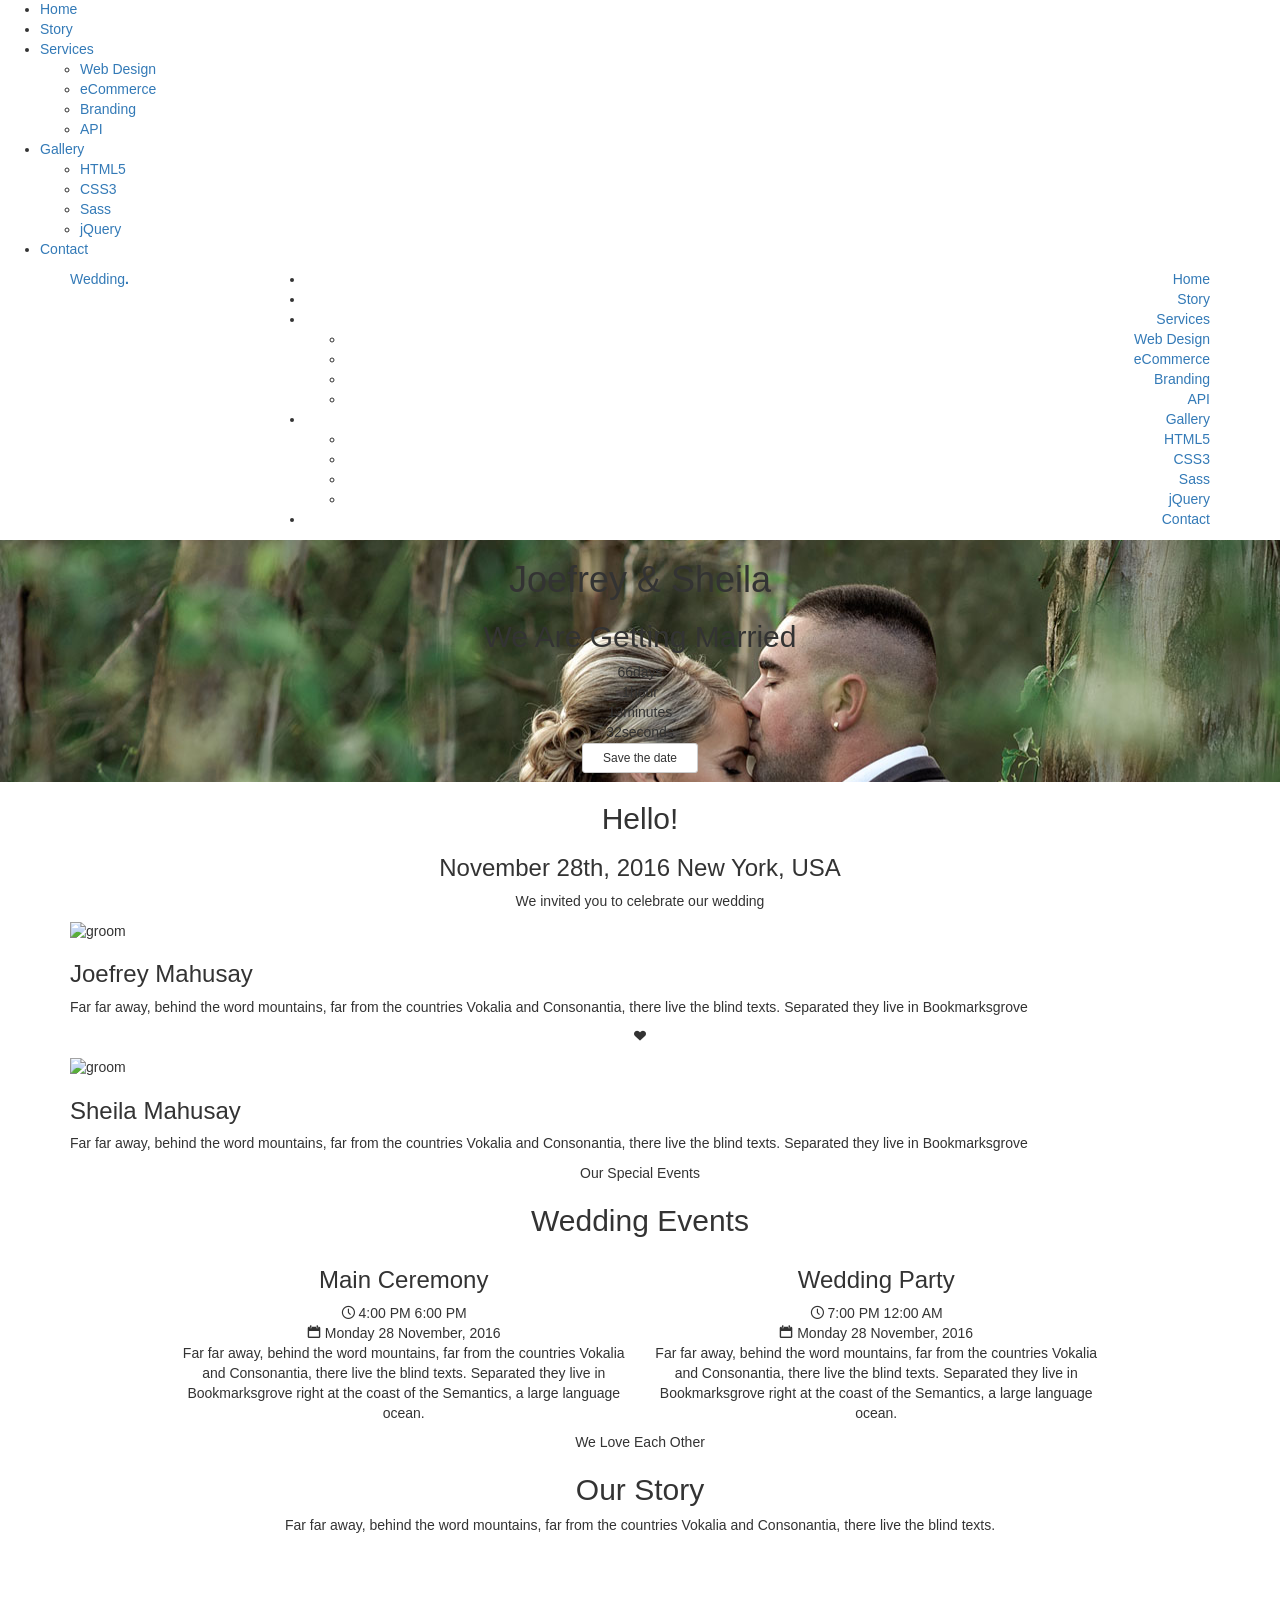
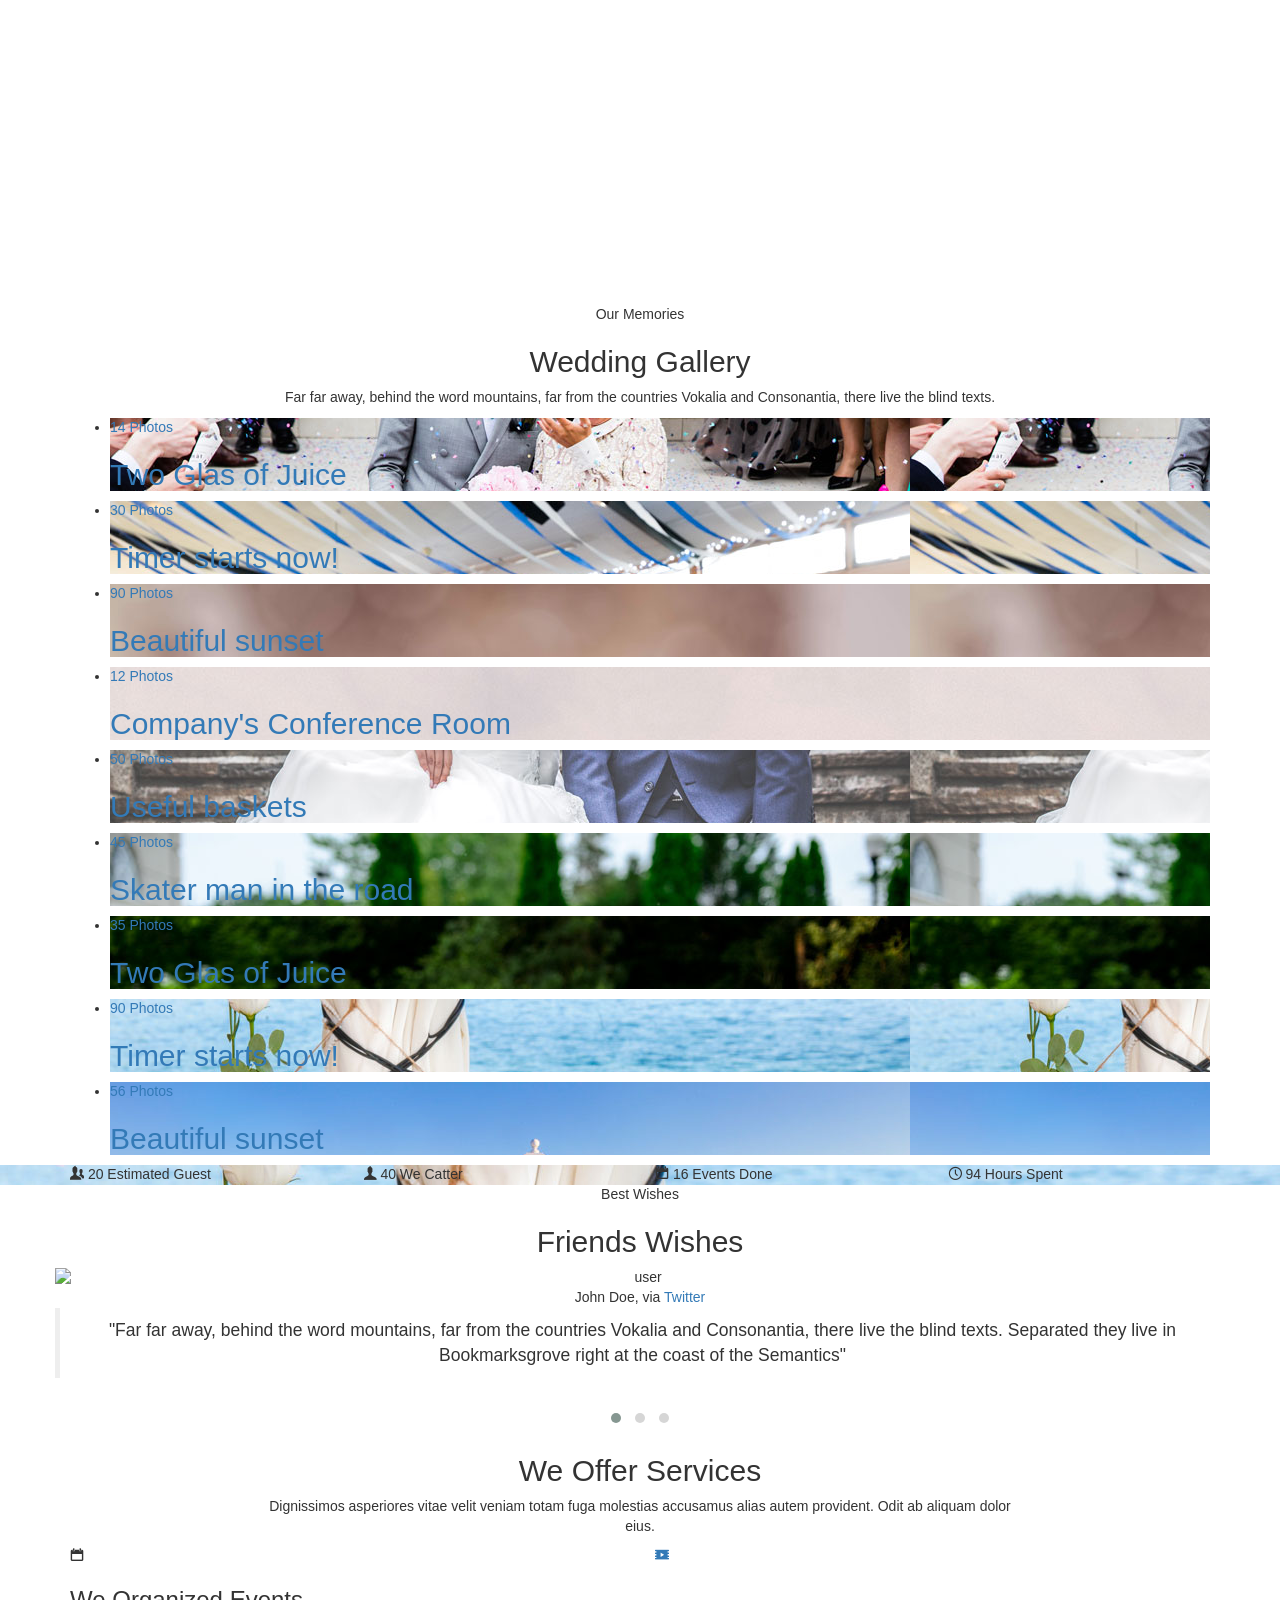
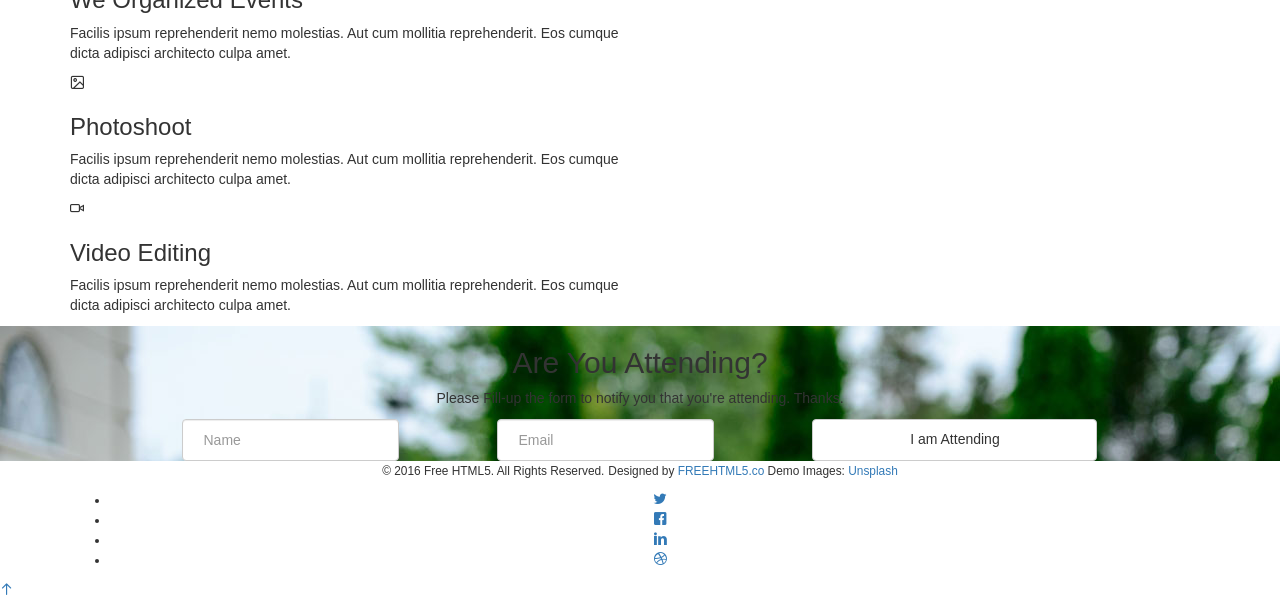
==== index.html @ 35c0bd38 "Initial commit" ====
<!DOCTYPE html>
<!--[if lt IE 7]>      <html class="no-js lt-ie9 lt-ie8 lt-ie7"> <![endif]-->
<!--[if IE 7]>         <html class="no-js lt-ie9 lt-ie8"> <![endif]-->
<!--[if IE 8]>         <html class="no-js lt-ie9"> <![endif]-->
<!--[if gt IE 8]><!--> <html class="no-js"> <!--<![endif]-->
	<head>
	<meta charset="utf-8">
	<meta http-equiv="X-UA-Compatible" content="IE=edge">
	<title>Wedding &mdash; 100% Free Fully Responsive HTML5 Template by FREEHTML5.co</title>
	<meta name="viewport" content="width=device-width, initial-scale=1">
	<meta name="description" content="Free HTML5 Template by FREEHTML5.CO" />
	<meta name="keywords" content="free html5, free template, free bootstrap, html5, css3, mobile first, responsive" />
	<meta name="author" content="FREEHTML5.CO" />

  <!-- 
	//////////////////////////////////////////////////////

	FREE HTML5 TEMPLATE 
	DESIGNED & DEVELOPED by FREEHTML5.CO
		
	Website: 		http://freehtml5.co/
	Email: 			info@freehtml5.co
	Twitter: 		http://twitter.com/fh5co
	Facebook: 		https://www.facebook.com/fh5co

	//////////////////////////////////////////////////////
	 -->

  	<!-- Facebook and Twitter integration -->
	<meta property="og:title" content=""/>
	<meta property="og:image" content=""/>
	<meta property="og:url" content=""/>
	<meta property="og:site_name" content=""/>
	<meta property="og:description" content=""/>
	<meta name="twitter:title" content="" />
	<meta name="twitter:image" content="" />
	<meta name="twitter:url" content="" />
	<meta name="twitter:card" content="" />

	<link href='https://fonts.googleapis.com/css?family=Work+Sans:400,300,600,400italic,700' rel='stylesheet' type='text/css'>
	<link href="https://fonts.googleapis.com/css?family=Sacramento" rel="stylesheet">
	
	<!-- Animate.css -->
	<link rel="stylesheet" href="css/animate.css">
	<!-- Icomoon Icon Fonts-->
	<link rel="stylesheet" href="css/icomoon.css">
	<!-- Bootstrap  -->
	<link rel="stylesheet" href="css/bootstrap.css">

	<!-- Magnific Popup -->
	<link rel="stylesheet" href="css/magnific-popup.css">

	<!-- Owl Carousel  -->
	<link rel="stylesheet" href="css/owl.carousel.min.css">
	<link rel="stylesheet" href="css/owl.theme.default.min.css">

	<!-- Theme style  -->
	<link rel="stylesheet" href="css/style.css">

	<!-- Modernizr JS -->
	<script src="js/modernizr-2.6.2.min.js"></script>
	<!-- FOR IE9 below -->
	<!--[if lt IE 9]>
	<script src="js/respond.min.js"></script>
	<![endif]-->

	</head>
	<body>
		
	<div class="fh5co-loader"></div>
	
	<div id="page">
	<nav class="fh5co-nav" role="navigation">
		<div class="container">
			<div class="row">
				<div class="col-xs-2">
					<div id="fh5co-logo"><a href="index.html">Wedding<strong>.</strong></a></div>
				</div>
				<div class="col-xs-10 text-right menu-1">
					<ul>
						<li class="active"><a href="index.html">Home</a></li>
						<li><a href="about.html">Story</a></li>
						<li class="has-dropdown">
							<a href="services.html">Services</a>
							<ul class="dropdown">
								<li><a href="#">Web Design</a></li>
								<li><a href="#">eCommerce</a></li>
								<li><a href="#">Branding</a></li>
								<li><a href="#">API</a></li>
							</ul>
						</li>
						<li class="has-dropdown">
							<a href="gallery.html">Gallery</a>
							<ul class="dropdown">
								<li><a href="#">HTML5</a></li>
								<li><a href="#">CSS3</a></li>
								<li><a href="#">Sass</a></li>
								<li><a href="#">jQuery</a></li>
							</ul>
						</li>
						<li><a href="contact.html">Contact</a></li>
					</ul>
				</div>
			</div>
			
		</div>
	</nav>

	<header id="fh5co-header" class="fh5co-cover" role="banner" style="background-image:url(images/img_bg_2.jpg);" data-stellar-background-ratio="0.5">
		<div class="overlay"></div>
		<div class="container">
			<div class="row">
				<div class="col-md-8 col-md-offset-2 text-center">
					<div class="display-t">
						<div class="display-tc animate-box" data-animate-effect="fadeIn">
							<h1>Joefrey &amp; Sheila</h1>
							<h2>We Are Getting Married</h2>
							<div class="simply-countdown simply-countdown-one"></div>
							<p><a href="#" class="btn btn-default btn-sm">Save the date</a></p>
						</div>
					</div>
				</div>
			</div>
		</div>
	</header>

	<div id="fh5co-couple">
		<div class="container">
			<div class="row">
				<div class="col-md-8 col-md-offset-2 text-center fh5co-heading animate-box">
					<h2>Hello!</h2>
					<h3>November 28th, 2016 New York, USA</h3>
					<p>We invited you to celebrate our wedding</p>
				</div>
			</div>
			<div class="couple-wrap animate-box">
				<div class="couple-half">
					<div class="groom">
						<img src="images/groom.jpg" alt="groom" class="img-responsive">
					</div>
					<div class="desc-groom">
						<h3>Joefrey Mahusay</h3>
						<p>Far far away, behind the word mountains, far from the countries Vokalia and Consonantia, there live the blind texts. Separated they live in Bookmarksgrove</p>
					</div>
				</div>
				<p class="heart text-center"><i class="icon-heart2"></i></p>
				<div class="couple-half">
					<div class="bride">
						<img src="images/bride.jpg" alt="groom" class="img-responsive">
					</div>
					<div class="desc-bride">
						<h3>Sheila Mahusay</h3>
						<p>Far far away, behind the word mountains, far from the countries Vokalia and Consonantia, there live the blind texts. Separated they live in Bookmarksgrove</p>
					</div>
				</div>
			</div>
		</div>
	</div>

	<div id="fh5co-event" class="fh5co-bg" style="background-image:url(images/img_bg_3.jpg);">
		<div class="overlay"></div>
		<div class="container">
			<div class="row">
				<div class="col-md-8 col-md-offset-2 text-center fh5co-heading animate-box">
					<span>Our Special Events</span>
					<h2>Wedding Events</h2>
				</div>
			</div>
			<div class="row">
				<div class="display-t">
					<div class="display-tc">
						<div class="col-md-10 col-md-offset-1">
							<div class="col-md-6 col-sm-6 text-center">
								<div class="event-wrap animate-box">
									<h3>Main Ceremony</h3>
									<div class="event-col">
										<i class="icon-clock"></i>
										<span>4:00 PM</span>
										<span>6:00 PM</span>
									</div>
									<div class="event-col">
										<i class="icon-calendar"></i>
										<span>Monday 28</span>
										<span>November, 2016</span>
									</div>
									<p>Far far away, behind the word mountains, far from the countries Vokalia and Consonantia, there live the blind texts. Separated they live in Bookmarksgrove right at the coast of the Semantics, a large language ocean.</p>
								</div>
							</div>
							<div class="col-md-6 col-sm-6 text-center">
								<div class="event-wrap animate-box">
									<h3>Wedding Party</h3>
									<div class="event-col">
										<i class="icon-clock"></i>
										<span>7:00 PM</span>
										<span>12:00 AM</span>
									</div>
									<div class="event-col">
										<i class="icon-calendar"></i>
										<span>Monday 28</span>
										<span>November, 2016</span>
									</div>
									<p>Far far away, behind the word mountains, far from the countries Vokalia and Consonantia, there live the blind texts. Separated they live in Bookmarksgrove right at the coast of the Semantics, a large language ocean.</p>
								</div>
							</div>
						</div>
					</div>
				</div>
			</div>
		</div>
	</div>

	<div id="fh5co-couple-story">
		<div class="container">
			<div class="row">
				<div class="col-md-8 col-md-offset-2 text-center fh5co-heading animate-box">
					<span>We Love Each Other</span>
					<h2>Our Story</h2>
					<p>Far far away, behind the word mountains, far from the countries Vokalia and Consonantia, there live the blind texts.</p>
				</div>
			</div>
			<div class="row">
				<div class="col-md-12 col-md-offset-0">
					<ul class="timeline animate-box">
						<li class="animate-box">
							<div class="timeline-badge" style="background-image:url(images/couple-1.jpg);"></div>
							<div class="timeline-panel">
								<div class="timeline-heading">
									<h3 class="timeline-title">First We Meet</h3>
									<span class="date">December 25, 2015</span>
								</div>
								<div class="timeline-body">
									<p>Far far away, behind the word mountains, far from the countries Vokalia and Consonantia, there live the blind texts. Separated they live in Bookmarksgrove right at the coast of the Semantics, a large language ocean.</p>
								</div>
							</div>
						</li>
						<li class="timeline-inverted animate-box">
							<div class="timeline-badge" style="background-image:url(images/couple-2.jpg);"></div>
							<div class="timeline-panel">
								<div class="timeline-heading">
									<h3 class="timeline-title">First Date</h3>
									<span class="date">December 28, 2015</span>
								</div>
								<div class="timeline-body">
									<p>Far far away, behind the word mountains, far from the countries Vokalia and Consonantia, there live the blind texts. Separated they live in Bookmarksgrove right at the coast of the Semantics, a large language ocean.</p>
								</div>
							</div>
						</li>
						<li class="animate-box">
							<div class="timeline-badge" style="background-image:url(images/couple-3.jpg);"></div>
							<div class="timeline-panel">
								<div class="timeline-heading">
									<h3 class="timeline-title">In A Relationship</h3>
									<span class="date">January 1, 2016</span>
								</div>
								<div class="timeline-body">
									<p>Far far away, behind the word mountains, far from the countries Vokalia and Consonantia, there live the blind texts. Separated they live in Bookmarksgrove right at the coast of the Semantics, a large language ocean.</p>
								</div>
							</div>
						</li>
			    	</ul>
				</div>
			</div>
		</div>
	</div>

	<div id="fh5co-gallery" class="fh5co-section-gray">
		<div class="container">
			<div class="row">
				<div class="col-md-8 col-md-offset-2 text-center fh5co-heading animate-box">
					<span>Our Memories</span>
					<h2>Wedding Gallery</h2>
					<p>Far far away, behind the word mountains, far from the countries Vokalia and Consonantia, there live the blind texts.</p>
				</div>
			</div>
			<div class="row row-bottom-padded-md">
				<div class="col-md-12">
					<ul id="fh5co-gallery-list">
						
						<li class="one-third animate-box" data-animate-effect="fadeIn" style="background-image: url(images/gallery-1.jpg); "> 
						<a href="images/gallery-1.jpg">
							<div class="case-studies-summary">
								<span>14 Photos</span>
								<h2>Two Glas of Juice</h2>
							</div>
						</a>
					</li>
					<li class="one-third animate-box" data-animate-effect="fadeIn" style="background-image: url(images/gallery-2.jpg); ">
						<a href="#" class="color-2">
							<div class="case-studies-summary">
								<span>30 Photos</span>
								<h2>Timer starts now!</h2>
							</div>
						</a>
					</li>


					<li class="one-third animate-box" data-animate-effect="fadeIn" style="background-image: url(images/gallery-3.jpg); ">
						<a href="#" class="color-3">
							<div class="case-studies-summary">
								<span>90 Photos</span>
								<h2>Beautiful sunset</h2>
							</div>
						</a>
					</li>
					<li class="one-third animate-box" data-animate-effect="fadeIn" style="background-image: url(images/gallery-4.jpg); ">
						<a href="#" class="color-4">
							<div class="case-studies-summary">
								<span>12 Photos</span>
								<h2>Company's Conference Room</h2>
							</div>
						</a>
					</li>

						<li class="one-third animate-box" data-animate-effect="fadeIn" style="background-image: url(images/gallery-5.jpg); ">
							<a href="#" class="color-3">
								<div class="case-studies-summary">
									<span>50 Photos</span>
									<h2>Useful baskets</h2>
								</div>
							</a>
						</li>
						<li class="one-third animate-box" data-animate-effect="fadeIn" style="background-image: url(images/gallery-6.jpg); ">
							<a href="#" class="color-4">
								<div class="case-studies-summary">
									<span>45 Photos</span>
									<h2>Skater man in the road</h2>
								</div>
							</a>
						</li>

						<li class="one-third animate-box" data-animate-effect="fadeIn" style="background-image: url(images/gallery-7.jpg); ">
							<a href="#" class="color-4">
								<div class="case-studies-summary">
									<span>35 Photos</span>
									<h2>Two Glas of Juice</h2>
								</div>
							</a>
						</li>

						<li class="one-third animate-box" data-animate-effect="fadeIn" style="background-image: url(images/gallery-8.jpg); "> 
							<a href="#" class="color-5">
								<div class="case-studies-summary">
									<span>90 Photos</span>
									<h2>Timer starts now!</h2>
								</div>
							</a>
						</li>
						<li class="one-third animate-box" data-animate-effect="fadeIn" style="background-image: url(images/gallery-9.jpg); ">
							<a href="#" class="color-6">
								<div class="case-studies-summary">
									<span>56 Photos</span>
									<h2>Beautiful sunset</h2>
								</div>
							</a>
						</li>
					</ul>		
				</div>
			</div>
		</div>
	</div>

	<div id="fh5co-counter" class="fh5co-bg fh5co-counter" style="background-image:url(images/img_bg_5.jpg);">
		<div class="overlay"></div>
		<div class="container">
			<div class="row">
				<div class="display-t">
					<div class="display-tc">
						<div class="col-md-3 col-sm-6 animate-box">
							<div class="feature-center">
								<span class="icon">
									<i class="icon-users"></i>
								</span>

								<span class="counter js-counter" data-from="0" data-to="500" data-speed="5000" data-refresh-interval="50">1</span>
								<span class="counter-label">Estimated Guest</span>

							</div>
						</div>
						<div class="col-md-3 col-sm-6 animate-box">
							<div class="feature-center">
								<span class="icon">
									<i class="icon-user"></i>
								</span>

								<span class="counter js-counter" data-from="0" data-to="1000" data-speed="5000" data-refresh-interval="50">1</span>
								<span class="counter-label">We Catter</span>
							</div>
						</div>
						<div class="col-md-3 col-sm-6 animate-box">
							<div class="feature-center">
								<span class="icon">
									<i class="icon-calendar"></i>
								</span>
								<span class="counter js-counter" data-from="0" data-to="402" data-speed="5000" data-refresh-interval="50">1</span>
								<span class="counter-label">Events Done</span>
							</div>
						</div>
						<div class="col-md-3 col-sm-6 animate-box">
							<div class="feature-center">
								<span class="icon">
									<i class="icon-clock"></i>
								</span>

								<span class="counter js-counter" data-from="0" data-to="2345" data-speed="5000" data-refresh-interval="50">1</span>
								<span class="counter-label">Hours Spent</span>

							</div>
						</div>
					</div>
				</div>
			</div>
		</div>
	</div>

	<div id="fh5co-testimonial">
		<div class="container">
			<div class="row">
				<div class="row animate-box">
					<div class="col-md-8 col-md-offset-2 text-center fh5co-heading">
						<span>Best Wishes</span>
						<h2>Friends Wishes</h2>
					</div>
				</div>
				<div class="row">
					<div class="col-md-12 animate-box">
						<div class="wrap-testimony">
							<div class="owl-carousel-fullwidth">
								<div class="item">
									<div class="testimony-slide active text-center">
										<figure>
											<img src="images/couple-1.jpg" alt="user">
										</figure>
										<span>John Doe, via <a href="#" class="twitter">Twitter</a></span>
										<blockquote>
											<p>"Far far away, behind the word mountains, far from the countries Vokalia and Consonantia, there live the blind texts. Separated they live in Bookmarksgrove right at the coast of the Semantics"</p>
										</blockquote>
									</div>
								</div>
								<div class="item">
									<div class="testimony-slide active text-center">
										<figure>
											<img src="images/couple-2.jpg" alt="user">
										</figure>
										<span>John Doe, via <a href="#" class="twitter">Twitter</a></span>
										<blockquote>
											<p>"Far far away, behind the word mountains, far from the countries Vokalia and Consonantia, at the coast of the Semantics, a large language ocean."</p>
										</blockquote>
									</div>
								</div>
								<div class="item">
									<div class="testimony-slide active text-center">
										<figure>
											<img src="images/couple-3.jpg" alt="user">
										</figure>
										<span>John Doe, via <a href="#" class="twitter">Twitter</a></span>
										<blockquote>
											<p>"Far far away, far from the countries Vokalia and Consonantia, there live the blind texts. Separated they live in Bookmarksgrove right at the coast of the Semantics, a large language ocean."</p>
										</blockquote>
									</div>
								</div>
							</div>
						</div>
					</div>
				</div>
			</div>
		</div>
	</div>

	<div id="fh5co-services" class="fh5co-section-gray">
		<div class="container">
			
			<div class="row animate-box">
				<div class="col-md-8 col-md-offset-2 text-center fh5co-heading">
					<h2>We Offer Services</h2>
					<p>Dignissimos asperiores vitae velit veniam totam fuga molestias accusamus alias autem provident. Odit ab aliquam dolor eius.</p>
				</div>
			</div>

			<div class="row">
				<div class="col-md-6">
					<div class="feature-left animate-box" data-animate-effect="fadeInLeft">
						<span class="icon">
							<i class="icon-calendar"></i>
						</span>
						<div class="feature-copy">
							<h3>We Organized Events</h3>
							<p>Facilis ipsum reprehenderit nemo molestias. Aut cum mollitia reprehenderit. Eos cumque dicta adipisci architecto culpa amet.</p>
						</div>
					</div>

					<div class="feature-left animate-box" data-animate-effect="fadeInLeft">
						<span class="icon">
							<i class="icon-image"></i>
						</span>
						<div class="feature-copy">
							<h3>Photoshoot</h3>
							<p>Facilis ipsum reprehenderit nemo molestias. Aut cum mollitia reprehenderit. Eos cumque dicta adipisci architecto culpa amet.</p>
						</div>
					</div>

					<div class="feature-left animate-box" data-animate-effect="fadeInLeft">
						<span class="icon">
							<i class="icon-video"></i>
						</span>
						<div class="feature-copy">
							<h3>Video Editing</h3>
							<p>Facilis ipsum reprehenderit nemo molestias. Aut cum mollitia reprehenderit. Eos cumque dicta adipisci architecto culpa amet.</p>
						</div>
					</div>

				</div>

				<div class="col-md-6 animate-box">
					<div class="fh5co-video fh5co-bg" style="background-image: url(images/img_bg_3.jpg); ">
						<a href="https://vimeo.com/channels/staffpicks/93951774" class="popup-vimeo"><i class="icon-video2"></i></a>
						<div class="overlay"></div>
					</div>
				</div>
			</div>

			
		</div>
	</div>


	<div id="fh5co-started" class="fh5co-bg" style="background-image:url(images/img_bg_4.jpg);">
		<div class="overlay"></div>
		<div class="container">
			<div class="row animate-box">
				<div class="col-md-8 col-md-offset-2 text-center fh5co-heading">
					<h2>Are You Attending?</h2>
					<p>Please Fill-up the form to notify you that you're attending. Thanks.</p>
				</div>
			</div>
			<div class="row animate-box">
				<div class="col-md-10 col-md-offset-1">
					<form class="form-inline">
						<div class="col-md-4 col-sm-4">
							<div class="form-group">
								<label for="name" class="sr-only">Name</label>
								<input type="name" class="form-control" id="name" placeholder="Name">
							</div>
						</div>
						<div class="col-md-4 col-sm-4">
							<div class="form-group">
								<label for="email" class="sr-only">Email</label>
								<input type="email" class="form-control" id="email" placeholder="Email">
							</div>
						</div>
						<div class="col-md-4 col-sm-4">
							<button type="submit" class="btn btn-default btn-block">I am Attending</button>
						</div>
					</form>
				</div>
			</div>
		</div>
	</div>

	<footer id="fh5co-footer" role="contentinfo">
		<div class="container">

			<div class="row copyright">
				<div class="col-md-12 text-center">
					<p>
						<small class="block">&copy; 2016 Free HTML5. All Rights Reserved.</small> 
						<small class="block">Designed by <a href="http://freehtml5.co/" target="_blank">FREEHTML5.co</a> Demo Images: <a href="http://unsplash.co/" target="_blank">Unsplash</a></small>
					</p>
					<p>
						<ul class="fh5co-social-icons">
							<li><a href="#"><i class="icon-twitter"></i></a></li>
							<li><a href="#"><i class="icon-facebook"></i></a></li>
							<li><a href="#"><i class="icon-linkedin"></i></a></li>
							<li><a href="#"><i class="icon-dribbble"></i></a></li>
						</ul>
					</p>
				</div>
			</div>

		</div>
	</footer>
	</div>

	<div class="gototop js-top">
		<a href="#" class="js-gotop"><i class="icon-arrow-up"></i></a>
	</div>
	
	<!-- jQuery -->
	<script src="js/jquery.min.js"></script>
	<!-- jQuery Easing -->
	<script src="js/jquery.easing.1.3.js"></script>
	<!-- Bootstrap -->
	<script src="js/bootstrap.min.js"></script>
	<!-- Waypoints -->
	<script src="js/jquery.waypoints.min.js"></script>
	<!-- Carousel -->
	<script src="js/owl.carousel.min.js"></script>
	<!-- countTo -->
	<script src="js/jquery.countTo.js"></script>

	<!-- Stellar -->
	<script src="js/jquery.stellar.min.js"></script>
	<!-- Magnific Popup -->
	<script src="js/jquery.magnific-popup.min.js"></script>
	<script src="js/magnific-popup-options.js"></script>

	<!-- // <script src="https://cdnjs.cloudflare.com/ajax/libs/prism/0.0.1/prism.min.js"></script> -->
	<script src="js/simplyCountdown.js"></script>
	<!-- Main -->
	<script src="js/main.js"></script>

	<script>
    var d = new Date(new Date().getTime() + 200 * 120 * 120 * 2000);

    // default example
    simplyCountdown('.simply-countdown-one', {
        year: d.getFullYear(),
        month: d.getMonth() + 1,
        day: d.getDate()
    });

    //jQuery example
    $('#simply-countdown-losange').simplyCountdown({
        year: d.getFullYear(),
        month: d.getMonth() + 1,
        day: d.getDate(),
        enableUtc: false
    });
</script>

	</body>
</html>
---- css/icomoon.css ----
@font-face {
  font-family: 'icomoon';
  src:  url('../fonts/icomoon/icomoon.eot?6iuir');
  src:  url('../fonts/icomoon/icomoon.eot?6iuir#iefix') format('embedded-opentype'),
    url('../fonts/icomoon/icomoon.ttf?6iuir') format('truetype'),
    url('../fonts/icomoon/icomoon.woff?6iuir') format('woff'),
    url('../fonts/icomoon/icomoon.svg?6iuir#icomoon') format('svg');
  font-weight: normal;
  font-style: normal;
}

[class^="icon-"], [class*=" icon-"] {
  /* use !important to prevent issues with browser extensions that change fonts */
  font-family: 'icomoon' !important;
  speak: none;
  font-style: normal;
  font-weight: normal;
  font-variant: normal;
  text-transform: none;
  line-height: 1;

  /* Better Font Rendering =========== */
  -webkit-font-smoothing: antialiased;
  -moz-osx-font-smoothing: grayscale;
}

.icon-eye:before {
  content: "\e000";
}
.icon-paper-clip:before {
  content: "\e001";
}
.icon-mail:before {
  content: "\e002";
}
.icon-toggle:before {
  content: "\e003";
}
.icon-layout:before {
  content: "\e004";
}
.icon-link:before {
  content: "\e005";
}
.icon-bell:before {
  content: "\e006";
}
.icon-lock:before {
  content: "\e007";
}
.icon-unlock:before {
  content: "\e008";
}
.icon-ribbon:before {
  content: "\e009";
}
.icon-image:before {
  content: "\e010";
}
.icon-signal:before {
  content: "\e011";
}
.icon-target:before {
  content: "\e012";
}
.icon-clipboard:before {
  content: "\e013";
}
.icon-clock:before {
  content: "\e014";
}
.icon-watch:before {
  content: "\e015";
}
.icon-air-play:before {
  content: "\e016";
}
.icon-camera:before {
  content: "\e017";
}
.icon-video:before {
  content: "\e018";
}
.icon-disc:before {
  content: "\e019";
}
.icon-printer:before {
  content: "\e020";
}
.icon-monitor:before {
  content: "\e021";
}
.icon-server:before {
  content: "\e022";
}
.icon-cog:before {
  content: "\e023";
}
.icon-heart:before {
  content: "\e024";
}
.icon-paragraph:before {
  content: "\e025";
}
.icon-align-justify:before {
  content: "\e026";
}
.icon-align-left:before {
  content: "\e027";
}
.icon-align-center:before {
  content: "\e028";
}
.icon-align-right:before {
  content: "\e029";
}
.icon-book:before {
  content: "\e030";
}
.icon-layers:before {
  content: "\e031";
}
.icon-stack:before {
  content: "\e032";
}
.icon-stack-2:before {
  content: "\e033";
}
.icon-paper:before {
  content: "\e034";
}
.icon-paper-stack:before {
  content: "\e035";
}
.icon-search:before {
  content: "\e036";
}
.icon-zoom-in:before {
  content: "\e037";
}
.icon-zoom-out:before {
  content: "\e038";
}
.icon-reply:before {
  content: "\e039";
}
.icon-circle-plus:before {
  content: "\e040";
}
.icon-circle-minus:before {
  content: "\e041";
}
.icon-circle-check:before {
  content: "\e042";
}
.icon-circle-cross:before {
  content: "\e043";
}
.icon-square-plus:before {
  content: "\e044";
}
.icon-square-minus:before {
  content: "\e045";
}
.icon-square-check:before {
  content: "\e046";
}
.icon-square-cross:before {
  content: "\e047";
}
.icon-microphone:before {
  content: "\e048";
}
.icon-record:before {
  content: "\e049";
}
.icon-skip-back:before {
  content: "\e050";
}
.icon-rewind:before {
  content: "\e051";
}
.icon-play:before {
  content: "\e052";
}
.icon-pause:before {
  content: "\e053";
}
.icon-stop:before {
  content: "\e054";
}
.icon-fast-forward:before {
  content: "\e055";
}
.icon-skip-forward:before {
  content: "\e056";
}
.icon-shuffle:before {
  content: "\e057";
}
.icon-repeat:before {
  content: "\e058";
}
.icon-folder:before {
  content: "\e059";
}
.icon-umbrella:before {
  content: "\e060";
}
.icon-moon:before {
  content: "\e061";
}
.icon-thermometer:before {
  content: "\e062";
}
.icon-drop:before {
  content: "\e063";
}
.icon-sun:before {
  content: "\e064";
}
.icon-cloud:before {
  content: "\e065";
}
.icon-cloud-upload:before {
  content: "\e066";
}
.icon-cloud-download:before {
  content: "\e067";
}
.icon-upload:before {
  content: "\e068";
}
.icon-download:before {
  content: "\e069";
}
.icon-location:before {
  content: "\e070";
}
.icon-location-2:before {
  content: "\e071";
}
.icon-map:before {
  content: "\e072";
}
.icon-battery:before {
  content: "\e073";
}
.icon-head:before {
  content: "\e074";
}
.icon-briefcase:before {
  content: "\e075";
}
.icon-speech-bubble:before {
  content: "\e076";
}
.icon-anchor:before {
  content: "\e077";
}
.icon-globe:before {
  content: "\e078";
}
.icon-box:before {
  content: "\e079";
}
.icon-reload:before {
  content: "\e080";
}
.icon-share:before {
  content: "\e081";
}
.icon-marquee:before {
  content: "\e082";
}
.icon-marquee-plus:before {
  content: "\e083";
}
.icon-marquee-minus:before {
  content: "\e084";
}
.icon-tag:before {
  content: "\e085";
}
.icon-power:before {
  content: "\e086";
}
.icon-command:before {
  content: "\e087";
}
.icon-alt:before {
  content: "\e088";
}
.icon-esc:before {
  content: "\e089";
}
.icon-bar-graph:before {
  content: "\e090";
}
.icon-bar-graph-2:before {
  content: "\e091";
}
.icon-pie-graph:before {
  content: "\e092";
}
.icon-star:before {
  content: "\e093";
}
.icon-arrow-left:before {
  content: "\e094";
}
.icon-arrow-right:before {
  content: "\e095";
}
.icon-arrow-up:before {
  content: "\e096";
}
.icon-arrow-down:before {
  content: "\e097";
}
.icon-volume:before {
  content: "\e098";
}
.icon-mute:before {
  content: "\e099";
}
.icon-content-right:before {
  content: "\e100";
}
.icon-content-left:before {
  content: "\e101";
}
.icon-grid:before {
  content: "\e102";
}
.icon-grid-2:before {
  content: "\e103";
}
.icon-columns:before {
  content: "\e104";
}
.icon-loader:before {
  content: "\e105";
}
.icon-bag:before {
  content: "\e106";
}
.icon-ban:before {
  content: "\e107";
}
.icon-flag:before {
  content: "\e108";
}
.icon-trash:before {
  content: "\e109";
}
.icon-expand:before {
  content: "\e110";
}
.icon-contract:before {
  content: "\e111";
}
.icon-maximize:before {
  content: "\e112";
}
.icon-minimize:before {
  content: "\e113";
}
.icon-plus:before {
  content: "\e114";
}
.icon-minus:before {
  content: "\e115";
}
.icon-check:before {
  content: "\e116";
}
.icon-cross:before {
  content: "\e117";
}
.icon-move:before {
  content: "\e118";
}
.icon-delete:before {
  content: "\e119";
}
.icon-menu:before {
  content: "\e120";
}
.icon-archive:before {
  content: "\e121";
}
.icon-inbox:before {
  content: "\e122";
}
.icon-outbox:before {
  content: "\e123";
}
.icon-file:before {
  content: "\e124";
}
.icon-file-add:before {
  content: "\e125";
}
.icon-file-subtract:before {
  content: "\e126";
}
.icon-help:before {
  content: "\e127";
}
.icon-open:before {
  content: "\e128";
}
.icon-ellipsis:before {
  content: "\e129";
}
.icon-add-to-list:before {
  content: "\e900";
}
.icon-classic-computer:before {
  content: "\e901";
}
.icon-controller-fast-backward:before {
  content: "\e902";
}
.icon-creative-commons-attribution:before {
  content: "\e903";
}
.icon-creative-commons-noderivs:before {
  content: "\e904";
}
.icon-creative-commons-noncommercial-eu:before {
  content: "\e905";
}
.icon-creative-commons-noncommercial-us:before {
  content: "\e906";
}
.icon-creative-commons-public-domain:before {
  content: "\e907";
}
.icon-creative-commons-remix:before {
  content: "\e908";
}
.icon-creative-commons-share:before {
  content: "\e909";
}
.icon-creative-commons-sharealike:before {
  content: "\e90a";
}
.icon-creative-commons:before {
  content: "\e90b";
}
.icon-document-landscape:before {
  content: "\e90c";
}
.icon-remove-user:before {
  content: "\e90d";
}
.icon-warning:before {
  content: "\e90e";
}
.icon-arrow-bold-down:before {
  content: "\e90f";
}
.icon-arrow-bold-left:before {
  content: "\e910";
}
.icon-arrow-bold-right:before {
  content: "\e911";
}
.icon-arrow-bold-up:before {
  content: "\e912";
}
.icon-arrow-down2:before {
  content: "\e913";
}
.icon-arrow-left2:before {
  content: "\e914";
}
.icon-arrow-long-down:before {
  content: "\e915";
}
.icon-arrow-long-left:before {
  content: "\e916";
}
.icon-arrow-long-right:before {
  content: "\e917";
}
.icon-arrow-long-up:before {
  content: "\e918";
}
.icon-arrow-right2:before {
  content: "\e919";
}
.icon-arrow-up2:before {
  content: "\e91a";
}
.icon-arrow-with-circle-down:before {
  content: "\e91b";
}
.icon-arrow-with-circle-left:before {
  content: "\e91c";
}
.icon-arrow-with-circle-right:before {
  content: "\e91d";
}
.icon-arrow-with-circle-up:before {
  content: "\e91e";
}
.icon-bookmark:before {
  content: "\e91f";
}
.icon-bookmarks:before {
  content: "\e920";
}
.icon-chevron-down:before {
  content: "\e921";
}
.icon-chevron-left:before {
  content: "\e922";
}
.icon-chevron-right:before {
  content: "\e923";
}
.icon-chevron-small-down:before {
  content: "\e924";
}
.icon-chevron-small-left:before {
  content: "\e925";
}
.icon-chevron-small-right:before {
  content: "\e926";
}
.icon-chevron-small-up:before {
  content: "\e927";
}
.icon-chevron-thin-down:before {
  content: "\e928";
}
.icon-chevron-thin-left:before {
  content: "\e929";
}
.icon-chevron-thin-right:before {
  content: "\e92a";
}
.icon-chevron-thin-up:before {
  content: "\e92b";
}
.icon-chevron-up:before {
  content: "\e92c";
}
.icon-chevron-with-circle-down:before {
  content: "\e92d";
}
.icon-chevron-with-circle-left:before {
  content: "\e92e";
}
.icon-chevron-with-circle-right:before {
  content: "\e92f";
}
.icon-chevron-with-circle-up:before {
  content: "\e930";
}
.icon-cloud2:before {
  content: "\e931";
}
.icon-controller-fast-forward:before {
  content: "\e932";
}
.icon-controller-jump-to-start:before {
  content: "\e933";
}
.icon-controller-next:before {
  content: "\e934";
}
.icon-controller-paus:before {
  content: "\e935";
}
.icon-controller-play:before {
  content: "\e936";
}
.icon-controller-record:before {
  content: "\e937";
}
.icon-controller-stop:before {
  content: "\e938";
}
.icon-controller-volume:before {
  content: "\e939";
}
.icon-dot-single:before {
  content: "\e93a";
}
.icon-dots-three-horizontal:before {
  content: "\e93b";
}
.icon-dots-three-vertical:before {
  content: "\e93c";
}
.icon-dots-two-horizontal:before {
  content: "\e93d";
}
.icon-dots-two-vertical:before {
  content: "\e93e";
}
.icon-download2:before {
  content: "\e93f";
}
.icon-emoji-flirt:before {
  content: "\e940";
}
.icon-flow-branch:before {
  content: "\e941";
}
.icon-flow-cascade:before {
  content: "\e942";
}
.icon-flow-line:before {
  content: "\e943";
}
.icon-flow-parallel:before {
  content: "\e944";
}
.icon-flow-tree:before {
  content: "\e945";
}
.icon-install:before {
  content: "\e946";
}
.icon-layers2:before {
  content: "\e947";
}
.icon-open-book:before {
  content: "\e948";
}
.icon-resize-100:before {
  content: "\e949";
}
.icon-resize-full-screen:before {
  content: "\e94a";
}
.icon-save:before {
  content: "\e94b";
}
.icon-select-arrows:before {
  content: "\e94c";
}
.icon-sound-mute:before {
  content: "\e94d";
}
.icon-sound:before {
  content: "\e94e";
}
.icon-trash2:before {
  content: "\e94f";
}
.icon-triangle-down:before {
  content: "\e950";
}
.icon-triangle-left:before {
  content: "\e951";
}
.icon-triangle-right:before {
  content: "\e952";
}
.icon-triangle-up:before {
  content: "\e953";
}
.icon-uninstall:before {
  content: "\e954";
}
.icon-upload-to-cloud:before {
  content: "\e955";
}
.icon-upload2:before {
  content: "\e956";
}
.icon-add-user:before {
  content: "\e957";
}
.icon-address:before {
  content: "\e958";
}
.icon-adjust:before {
  content: "\e959";
}
.icon-air:before {
  content: "\e95a";
}
.icon-aircraft-landing:before {
  content: "\e95b";
}
.icon-aircraft-take-off:before {
  content: "\e95c";
}
.icon-aircraft:before {
  content: "\e95d";
}
.icon-align-bottom:before {
  content: "\e95e";
}
.icon-align-horizontal-middle:before {
  content: "\e95f";
}
.icon-align-left2:before {
  content: "\e960";
}
.icon-align-right2:before {
  content: "\e961";
}
.icon-align-top:before {
  content: "\e962";
}
.icon-align-vertical-middle:before {
  content: "\e963";
}
.icon-archive2:before {
  content: "\e964";
}
.icon-area-graph:before {
  content: "\e965";
}
.icon-attachment:before {
  content: "\e966";
}
.icon-awareness-ribbon:before {
  content: "\e967";
}
.icon-back-in-time:before {
  content: "\e968";
}
.icon-back:before {
  content: "\e969";
}
.icon-bar-graph2:before {
  content: "\e96a";
}
.icon-battery2:before {
  content: "\e96b";
}
.icon-beamed-note:before {
  content: "\e96c";
}
.icon-bell2:before {
  content: "\e96d";
}
.icon-blackboard:before {
  content: "\e96e";
}
.icon-block:before {
  content: "\e96f";
}
.icon-book2:before {
  content: "\e970";
}
.icon-bowl:before {
  content: "\e971";
}
.icon-box2:before {
  content: "\e972";
}
.icon-briefcase2:before {
  content: "\e973";
}
.icon-browser:before {
  content: "\e974";
}
.icon-brush:before {
  content: "\e975";
}
.icon-bucket:before {
  content: "\e976";
}
.icon-cake:before {
  content: "\e977";
}
.icon-calculator:before {
  content: "\e978";
}
.icon-calendar:before {
  content: "\e979";
}
.icon-camera2:before {
  content: "\e97a";
}
.icon-ccw:before {
  content: "\e97b";
}
.icon-chat:before {
  content: "\e97c";
}
.icon-check2:before {
  content: "\e97d";
}
.icon-circle-with-cross:before {
  content: "\e97e";
}
.icon-circle-with-minus:before {
  content: "\e97f";
}
.icon-circle-with-plus:before {
  content: "\e980";
}
.icon-circle:before {
  content: "\e981";
}
.icon-circular-graph:before {
  content: "\e982";
}
.icon-clapperboard:before {
  content: "\e983";
}
.icon-clipboard2:before {
  content: "\e984";
}
.icon-clock2:before {
  content: "\e985";
}
.icon-code:before {
  content: "\e986";
}
.icon-cog2:before {
  content: "\e987";
}
.icon-colours:before {
  content: "\e988";
}
.icon-compass:before {
  content: "\e989";
}
.icon-copy:before {
  content: "\e98a";
}
.icon-credit-card:before {
  content: "\e98b";
}
.icon-credit:before {
  content: "\e98c";
}
.icon-cross2:before {
  content: "\e98d";
}
.icon-cup:before {
  content: "\e98e";
}
.icon-cw:before {
  content: "\e98f";
}
.icon-cycle:before {
  content: "\e990";
}
.icon-database:before {
  content: "\e991";
}
.icon-dial-pad:before {
  content: "\e992";
}
.icon-direction:before {
  content: "\e993";
}
.icon-document:before {
  content: "\e994";
}
.icon-documents:before {
  content: "\e995";
}
.icon-drink:before {
  content: "\e996";
}
.icon-drive:before {
  content: "\e997";
}
.icon-drop2:before {
  content: "\e998";
}
.icon-edit:before {
  content: "\e999";
}
.icon-email:before {
  content: "\e99a";
}
.icon-emoji-happy:before {
  content: "\e99b";
}
.icon-emoji-neutral:before {
  content: "\e99c";
}
.icon-emoji-sad:before {
  content: "\e99d";
}
.icon-erase:before {
  content: "\e99e";
}
.icon-eraser:before {
  content: "\e99f";
}
.icon-export:before {
  content: "\e9a0";
}
.icon-eye2:before {
  content: "\e9a1";
}
.icon-feather:before {
  content: "\e9a2";
}
.icon-flag2:before {
  content: "\e9a3";
}
.icon-flash:before {
  content: "\e9a4";
}
.icon-flashlight:before {
  content: "\e9a5";
}
.icon-flat-brush:before {
  content: "\e9a6";
}
.icon-folder-images:before {
  content: "\e9a7";
}
.icon-folder-music:before {
  content: "\e9a8";
}
.icon-folder-video:before {
  content: "\e9a9";
}
.icon-folder2:before {
  content: "\e9aa";
}
.icon-forward:before {
  content: "\e9ab";
}
.icon-funnel:before {
  content: "\e9ac";
}
.icon-game-controller:before {
  content: "\e9ad";
}
.icon-gauge:before {
  content: "\e9ae";
}
.icon-globe2:before {
  content: "\e9af";
}
.icon-graduation-cap:before {
  content: "\e9b0";
}
.icon-grid2:before {
  content: "\e9b1";
}
.icon-hair-cross:before {
  content: "\e9b2";
}
.icon-hand:before {
  content: "\e9b3";
}
.icon-heart-outlined:before {
  content: "\e9b4";
}
.icon-heart2:before {
  content: "\e9b5";
}
.icon-help-with-circle:before {
  content: "\e9b6";
}
.icon-help2:before {
  content: "\e9b7";
}
.icon-home:before {
  content: "\e9b8";
}
.icon-hour-glass:before {
  content: "\e9b9";
}
.icon-image-inverted:before {
  content: "\e9ba";
}
.icon-image2:before {
  content: "\e9bb";
}
.icon-images:before {
  content: "\e9bc";
}
.icon-inbox2:before {
  content: "\e9bd";
}
.icon-infinity:before {
  content: "\e9be";
}
.icon-info-with-circle:before {
  content: "\e9bf";
}
.icon-info:before {
  content: "\e9c0";
}
.icon-key:before {
  content: "\e9c1";
}
.icon-keyboard:before {
  content: "\e9c2";
}
.icon-lab-flask:before {
  content: "\e9c3";
}
.icon-landline:before {
  content: "\e9c4";
}
.icon-language:before {
  content: "\e9c5";
}
.icon-laptop:before {
  content: "\e9c6";
}
.icon-leaf:before {
  content: "\e9c7";
}
.icon-level-down:before {
  content: "\e9c8";
}
.icon-level-up:before {
  content: "\e9c9";
}
.icon-lifebuoy:before {
  content: "\e9ca";
}
.icon-light-bulb:before {
  content: "\e9cb";
}
.icon-light-down:before {
  content: "\e9cc";
}
.icon-light-up:before {
  content: "\e9cd";
}
.icon-line-graph:before {
  content: "\e9ce";
}
.icon-link2:before {
  content: "\e9cf";
}
.icon-list:before {
  content: "\e9d0";
}
.icon-location-pin:before {
  content: "\e9d1";
}
.icon-location2:before {
  content: "\e9d2";
}
.icon-lock-open:before {
  content: "\e9d3";
}
.icon-lock2:before {
  content: "\e9d4";
}
.icon-log-out:before {
  content: "\e9d5";
}
.icon-login:before {
  content: "\e9d6";
}
.icon-loop:before {
  content: "\e9d7";
}
.icon-magnet:before {
  content: "\e9d8";
}
.icon-magnifying-glass:before {
  content: "\e9d9";
}
.icon-mail2:before {
  content: "\e9da";
}
.icon-man:before {
  content: "\e9db";
}
.icon-map2:before {
  content: "\e9dc";
}
.icon-mask:before {
  content: "\e9dd";
}
.icon-medal:before {
  content: "\e9de";
}
.icon-megaphone:before {
  content: "\e9df";
}
.icon-menu2:before {
  content: "\e9e0";
}
.icon-message:before {
  content: "\e9e1";
}
.icon-mic:before {
  content: "\e9e2";
}
.icon-minus2:before {
  content: "\e9e3";
}
.icon-mobile:before {
  content: "\e9e4";
}
.icon-modern-mic:before {
  content: "\e9e5";
}
.icon-moon2:before {
  content: "\e9e6";
}
.icon-mouse:before {
  content: "\e9e7";
}
.icon-music:before {
  content: "\e9e8";
}
.icon-network:before {
  content: "\e9e9";
}
.icon-new-message:before {
  content: "\e9ea";
}
.icon-new:before {
  content: "\e9eb";
}
.icon-news:before {
  content: "\e9ec";
}
.icon-note:before {
  content: "\e9ed";
}
.icon-notification:before {
  content: "\e9ee";
}
.icon-old-mobile:before {
  content: "\e9ef";
}
.icon-old-phone:before {
  content: "\e9f0";
}
.icon-palette:before {
  content: "\e9f1";
}
.icon-paper-plane:before {
  content: "\e9f2";
}
.icon-pencil:before {
  content: "\e9f3";
}
.icon-phone:before {
  content: "\e9f4";
}
.icon-pie-chart:before {
  content: "\e9f5";
}
.icon-pin:before {
  content: "\e9f6";
}
.icon-plus2:before {
  content: "\e9f7";
}
.icon-popup:before {
  content: "\e9f8";
}
.icon-power-plug:before {
  content: "\e9f9";
}
.icon-price-ribbon:before {
  content: "\e9fa";
}
.icon-price-tag:before {
  content: "\e9fb";
}
.icon-print:before {
  content: "\e9fc";
}
.icon-progress-empty:before {
  content: "\e9fd";
}
.icon-progress-full:before {
  content: "\e9fe";
}
.icon-progress-one:before {
  content: "\e9ff";
}
.icon-progress-two:before {
  content: "\ea00";
}
.icon-publish:before {
  content: "\ea01";
}
.icon-quote:before {
  content: "\ea02";
}
.icon-radio:before {
  content: "\ea03";
}
.icon-reply-all:before {
  content: "\ea04";
}
.icon-reply2:before {
  content: "\ea05";
}
.icon-retweet:before {
  content: "\ea06";
}
.icon-rocket:before {
  content: "\ea07";
}
.icon-round-brush:before {
  content: "\ea08";
}
.icon-rss:before {
  content: "\ea09";
}
.icon-ruler:before {
  content: "\ea0a";
}
.icon-scissors:before {
  content: "\ea0b";
}
.icon-share-alternitive:before {
  content: "\ea0c";
}
.icon-share2:before {
  content: "\ea0d";
}
.icon-shareable:before {
  content: "\ea0e";
}
.icon-shield:before {
  content: "\ea0f";
}
.icon-shop:before {
  content: "\ea10";
}
.icon-shopping-bag:before {
  content: "\ea11";
}
.icon-shopping-basket:before {
  content: "\ea12";
}
.icon-shopping-cart:before {
  content: "\ea13";
}
.icon-shuffle2:before {
  content: "\ea14";
}
.icon-signal2:before {
  content: "\ea15";
}
.icon-sound-mix:before {
  content: "\ea16";
}
.icon-sports-club:before {
  content: "\ea17";
}
.icon-spreadsheet:before {
  content: "\ea18";
}
.icon-squared-cross:before {
  content: "\ea19";
}
.icon-squared-minus:before {
  content: "\ea1a";
}
.icon-squared-plus:before {
  content: "\ea1b";
}
.icon-star-outlined:before {
  content: "\ea1c";
}
.icon-star2:before {
  content: "\ea1d";
}
.icon-stopwatch:before {
  content: "\ea1e";
}
.icon-suitcase:before {
  content: "\ea1f";
}
.icon-swap:before {
  content: "\ea20";
}
.icon-sweden:before {
  content: "\ea21";
}
.icon-switch:before {
  content: "\ea22";
}
.icon-tablet:before {
  content: "\ea23";
}
.icon-tag2:before {
  content: "\ea24";
}
.icon-text-document-inverted:before {
  content: "\ea25";
}
.icon-text-document:before {
  content: "\ea26";
}
.icon-text:before {
  content: "\ea27";
}
.icon-thermometer2:before {
  content: "\ea28";
}
.icon-thumbs-down:before {
  content: "\ea29";
}
.icon-thumbs-up:before {
  content: "\ea2a";
}
.icon-thunder-cloud:before {
  content: "\ea2b";
}
.icon-ticket:before {
  content: "\ea2c";
}
.icon-time-slot:before {
  content: "\ea2d";
}
.icon-tools:before {
  content: "\ea2e";
}
.icon-traffic-cone:before {
  content: "\ea2f";
}
.icon-tree:before {
  content: "\ea30";
}
.icon-trophy:before {
  content: "\ea31";
}
.icon-tv:before {
  content: "\ea32";
}
.icon-typing:before {
  content: "\ea33";
}
.icon-unread:before {
  content: "\ea34";
}
.icon-untag:before {
  content: "\ea35";
}
.icon-user:before {
  content: "\ea36";
}
.icon-users:before {
  content: "\ea37";
}
.icon-v-card:before {
  content: "\ea38";
}
.icon-video2:before {
  content: "\ea39";
}
.icon-vinyl:before {
  content: "\ea3a";
}
.icon-voicemail:before {
  content: "\ea3b";
}
.icon-wallet:before {
  content: "\ea3c";
}
.icon-water:before {
  content: "\ea3d";
}
.icon-px-with-circle:before {
  content: "\ea3e";
}
.icon-px:before {
  content: "\ea3f";
}
.icon-basecamp:before {
  content: "\ea40";
}
.icon-behance:before {
  content: "\ea41";
}
.icon-creative-cloud:before {
  content: "\ea42";
}
.icon-dropbox:before {
  content: "\ea43";
}
.icon-evernote:before {
  content: "\ea44";
}
.icon-flattr:before {
  content: "\ea45";
}
.icon-foursquare:before {
  content: "\ea46";
}
.icon-google-drive:before {
  content: "\ea47";
}
.icon-google-hangouts:before {
  content: "\ea48";
}
.icon-grooveshark:before {
  content: "\ea49";
}
.icon-icloud:before {
  content: "\ea4a";
}
.icon-mixi:before {
  content: "\ea4b";
}
.icon-onedrive:before {
  content: "\ea4c";
}
.icon-paypal:before {
  content: "\ea4d";
}
.icon-picasa:before {
  content: "\ea4e";
}
.icon-qq:before {
  content: "\ea4f";
}
.icon-rdio-with-circle:before {
  content: "\ea50";
}
.icon-renren:before {
  content: "\ea51";
}
.icon-scribd:before {
  content: "\ea52";
}
.icon-sina-weibo:before {
  content: "\ea53";
}
.icon-skype-with-circle:before {
  content: "\ea54";
}
.icon-skype:before {
  content: "\ea55";
}
.icon-slideshare:before {
  content: "\ea56";
}
.icon-smashing:before {
  content: "\ea57";
}
.icon-soundcloud:before {
  content: "\ea58";
}
.icon-spotify-with-circle:before {
  content: "\ea59";
}
.icon-spotify:before {
  content: "\ea5a";
}
.icon-swarm:before {
  content: "\ea5b";
}
.icon-vine-with-circle:before {
  content: "\ea5c";
}
.icon-vine:before {
  content: "\ea5d";
}
.icon-vk-alternitive:before {
  content: "\ea5e";
}
.icon-vk-with-circle:before {
  content: "\ea5f";
}
.icon-vk:before {
  content: "\ea60";
}
.icon-xing-with-circle:before {
  content: "\ea61";
}
.icon-xing:before {
  content: "\ea62";
}
.icon-yelp:before {
  content: "\ea63";
}
.icon-dribbble-with-circle:before {
  content: "\ea64";
}
.icon-dribbble:before {
  content: "\ea65";
}
.icon-facebook-with-circle:before {
  content: "\ea66";
}
.icon-facebook:before {
  content: "\ea67";
}
.icon-flickr-with-circle:before {
  content: "\ea68";
}
.icon-flickr:before {
  content: "\ea69";
}
.icon-github-with-circle:before {
  content: "\ea6a";
}
.icon-github:before {
  content: "\ea6b";
}
.icon-google-with-circle:before {
  content: "\ea6c";
}
.icon-google:before {
  content: "\ea6d";
}
.icon-instagram-with-circle:before {
  content: "\ea6e";
}
.icon-instagram:before {
  content: "\ea6f";
}
.icon-lastfm-with-circle:before {
  content: "\ea70";
}
.icon-lastfm:before {
  content: "\ea71";
}
.icon-linkedin-with-circle:before {
  content: "\ea72";
}
.icon-linkedin:before {
  content: "\ea73";
}
.icon-pinterest-with-circle:before {
  content: "\ea74";
}
.icon-pinterest:before {
  content: "\ea75";
}
.icon-rdio:before {
  content: "\ea76";
}
.icon-stumbleupon-with-circle:before {
  content: "\ea77";
}
.icon-stumbleupon:before {
  content: "\ea78";
}
.icon-tumblr-with-circle:before {
  content: "\ea79";
}
.icon-tumblr:before {
  content: "\ea7a";
}
.icon-twitter-with-circle:before {
  content: "\ea7b";
}
.icon-twitter:before {
  content: "\ea7c";
}
.icon-vimeo-with-circle:before {
  content: "\ea7d";
}
.icon-vimeo:before {
  content: "\ea7e";
}
.icon-youtube-with-circle:before {
  content: "\ea7f";
}
.icon-youtube:before {
  content: "\ea80";
}
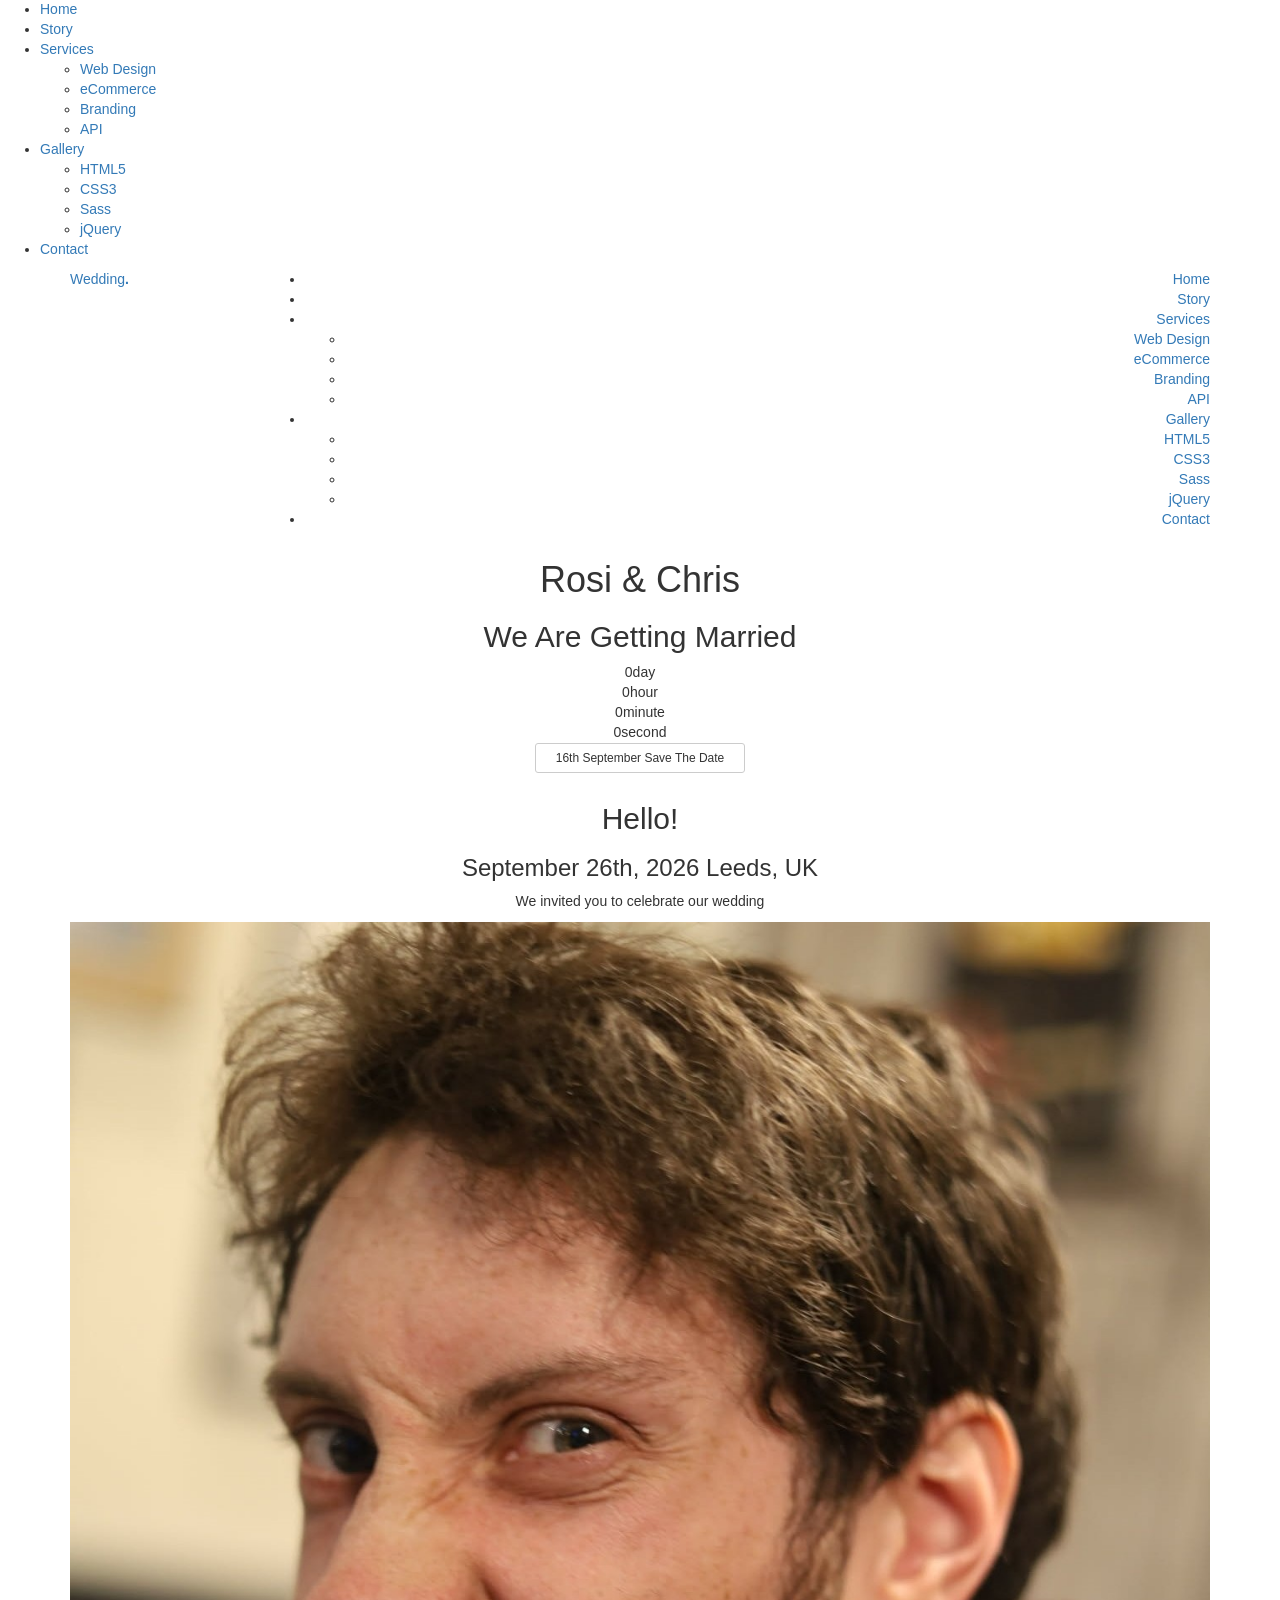
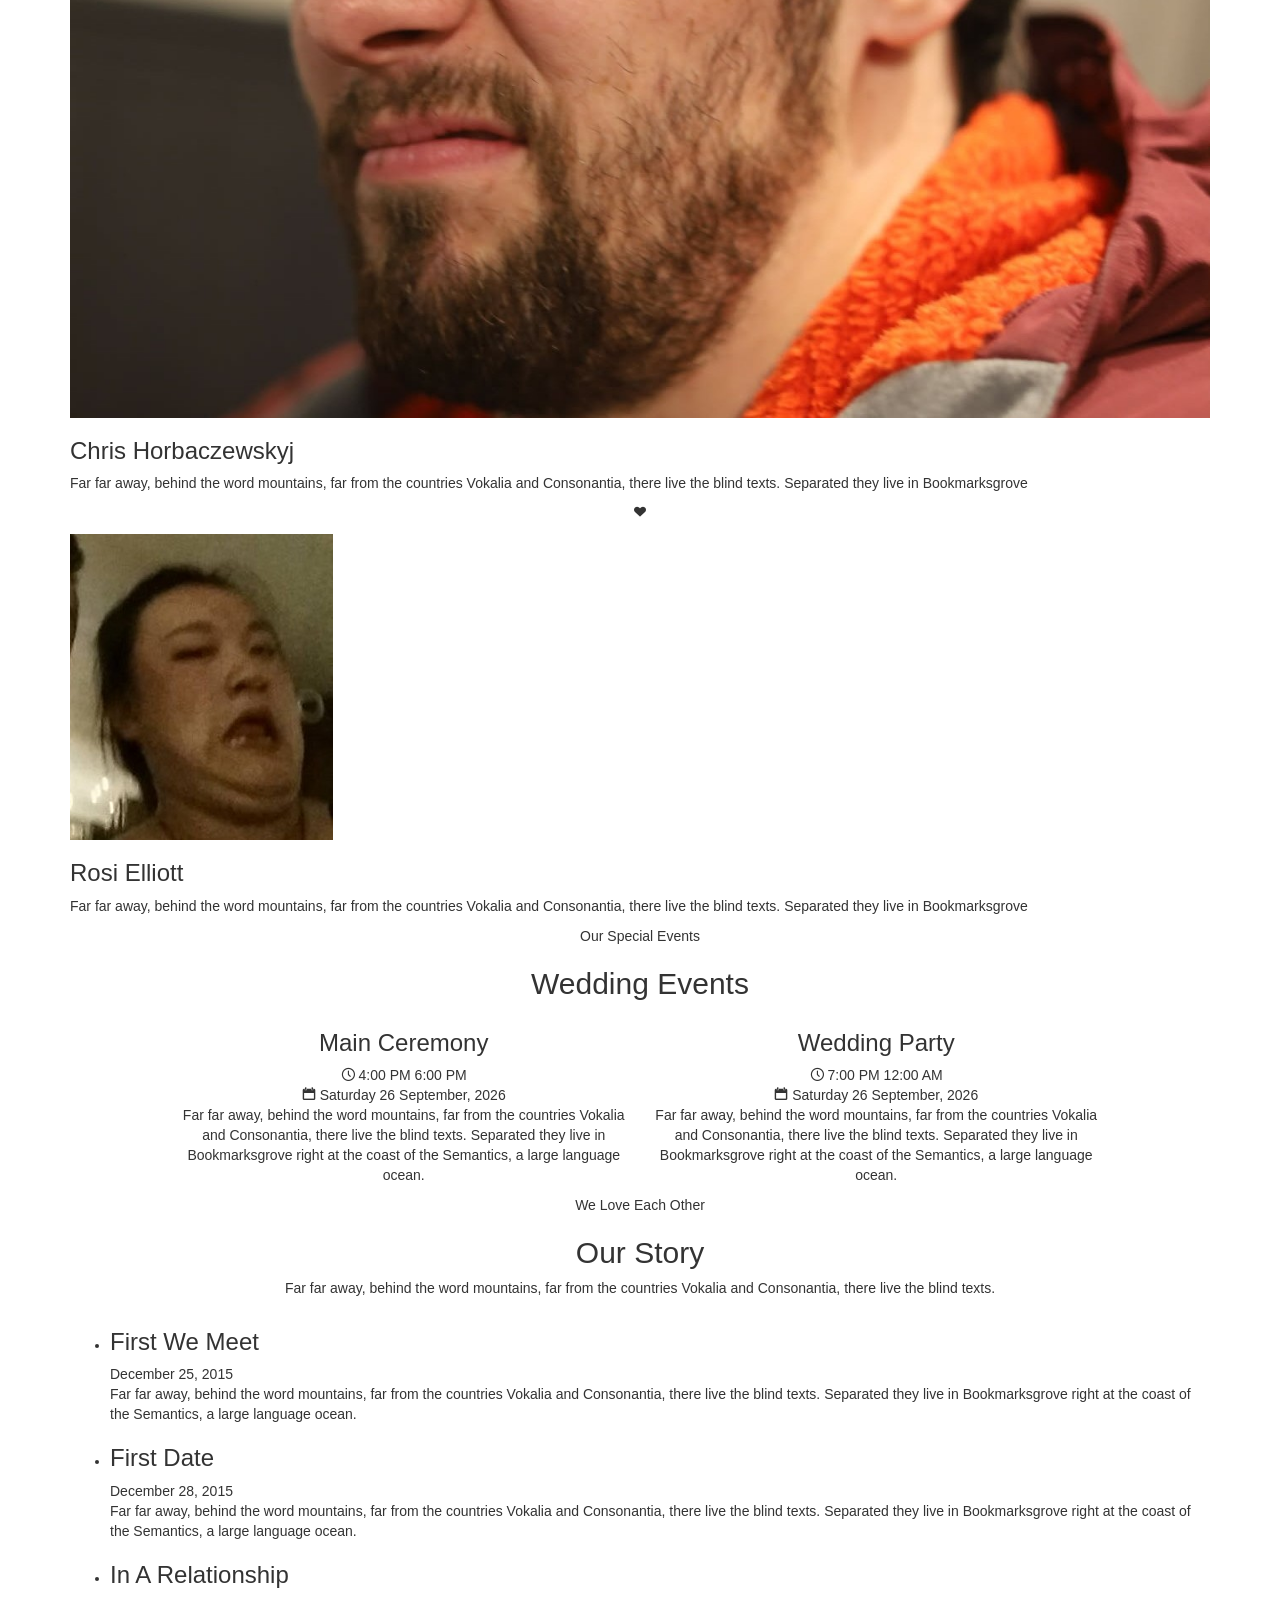
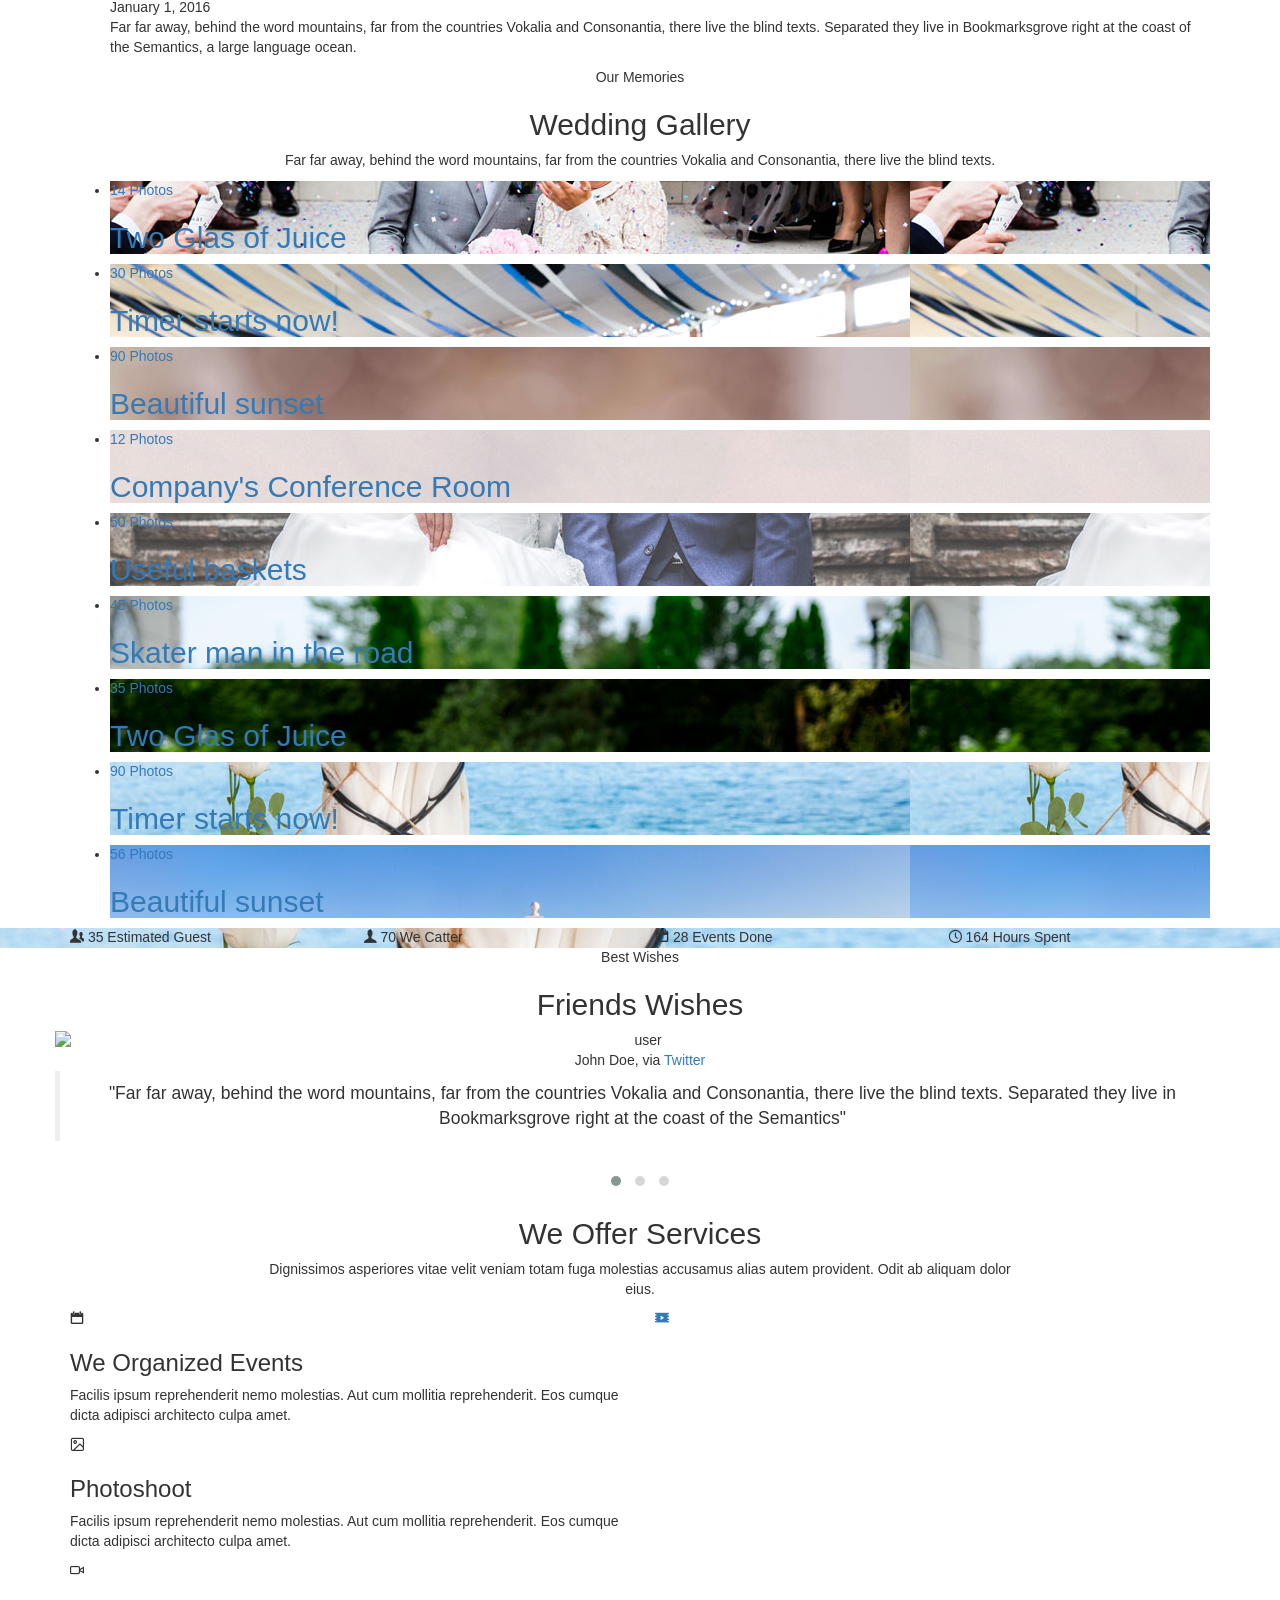
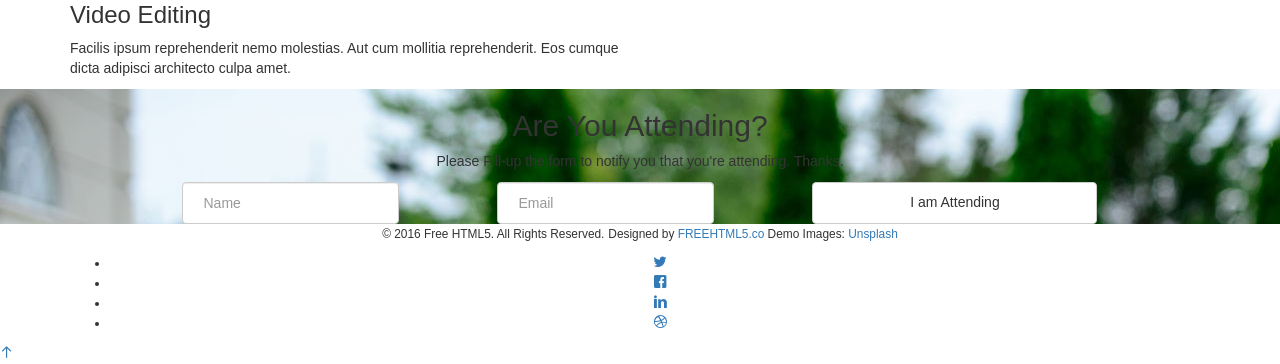
==== commit 95cdc844: "Updated Photos and Text" ====
--- a/index.html
+++ b/index.html
@@ -106,17 +106,17 @@
 		</div>
 	</nav>
 
-	<header id="fh5co-header" class="fh5co-cover" role="banner" style="background-image:url(images/img_bg_2.jpg);" data-stellar-background-ratio="0.5">
+	<header id="fh5co-header" class="fh5co-cover" role="banner" style="background-image:url(images/landing%20page.jpg);" data-stellar-background-ratio="0.5">
 		<div class="overlay"></div>
 		<div class="container">
 			<div class="row">
 				<div class="col-md-8 col-md-offset-2 text-center">
 					<div class="display-t">
 						<div class="display-tc animate-box" data-animate-effect="fadeIn">
-							<h1>Joefrey &amp; Sheila</h1>
+							<h1>Rosi &amp; Chris</h1>
 							<h2>We Are Getting Married</h2>
 							<div class="simply-countdown simply-countdown-one"></div>
-							<p><a href="#" class="btn btn-default btn-sm">Save the date</a></p>
+							<p><a href="https://www.google.com/calendar/render?action=TEMPLATE&amp;text=Rosi+%26+Chris%27s+Wedding&amp;dates=20260926/20260927&amp;details=Join+us+to+celebrate+our+wedding%21&amp;location=Leeds%2C+UK" target="_blank" rel="noopener noreferrer" class="btn btn-default btn-sm">16th September Save The Date</a></p>
 						</div>
 					</div>
 				</div>
@@ -129,7 +129,7 @@
 			<div class="row">
 				<div class="col-md-8 col-md-offset-2 text-center fh5co-heading animate-box">
 					<h2>Hello!</h2>
-					<h3>November 28th, 2016 New York, USA</h3>
+					<h3>September 26th, 2026 Leeds, UK</h3>
 					<p>We invited you to celebrate our wedding</p>
 				</div>
 			</div>
@@ -139,7 +139,7 @@
 						<img src="images/groom.jpg" alt="groom" class="img-responsive">
 					</div>
 					<div class="desc-groom">
-						<h3>Joefrey Mahusay</h3>
+						<h3>Chris Horbaczewskyj</h3>
 						<p>Far far away, behind the word mountains, far from the countries Vokalia and Consonantia, there live the blind texts. Separated they live in Bookmarksgrove</p>
 					</div>
 				</div>
@@ -149,7 +149,7 @@
 						<img src="images/bride.jpg" alt="groom" class="img-responsive">
 					</div>
 					<div class="desc-bride">
-						<h3>Sheila Mahusay</h3>
+						<h3>Rosi Elliott</h3>
 						<p>Far far away, behind the word mountains, far from the countries Vokalia and Consonantia, there live the blind texts. Separated they live in Bookmarksgrove</p>
 					</div>
 				</div>
@@ -180,8 +180,8 @@
 									</div>
 									<div class="event-col">
 										<i class="icon-calendar"></i>
-										<span>Monday 28</span>
-										<span>November, 2016</span>
+										<span>Saturday 26</span>
+										<span>September, 2026</span>
 									</div>
 									<p>Far far away, behind the word mountains, far from the countries Vokalia and Consonantia, there live the blind texts. Separated they live in Bookmarksgrove right at the coast of the Semantics, a large language ocean.</p>
 								</div>
@@ -196,8 +196,8 @@
 									</div>
 									<div class="event-col">
 										<i class="icon-calendar"></i>
-										<span>Monday 28</span>
-										<span>November, 2016</span>
+										<span>Saturday 26</span>
+										<span>September, 2026</span>
 									</div>
 									<p>Far far away, behind the word mountains, far from the countries Vokalia and Consonantia, there live the blind texts. Separated they live in Bookmarksgrove right at the coast of the Semantics, a large language ocean.</p>
 								</div>
@@ -609,7 +609,7 @@
 	<script src="js/main.js"></script>
 
 	<script>
-    var d = new Date(new Date().getTime() + 200 * 120 * 120 * 2000);
+    var d = new Date(2026, 8, 26);
 
     // default example
     simplyCountdown('.simply-countdown-one', {
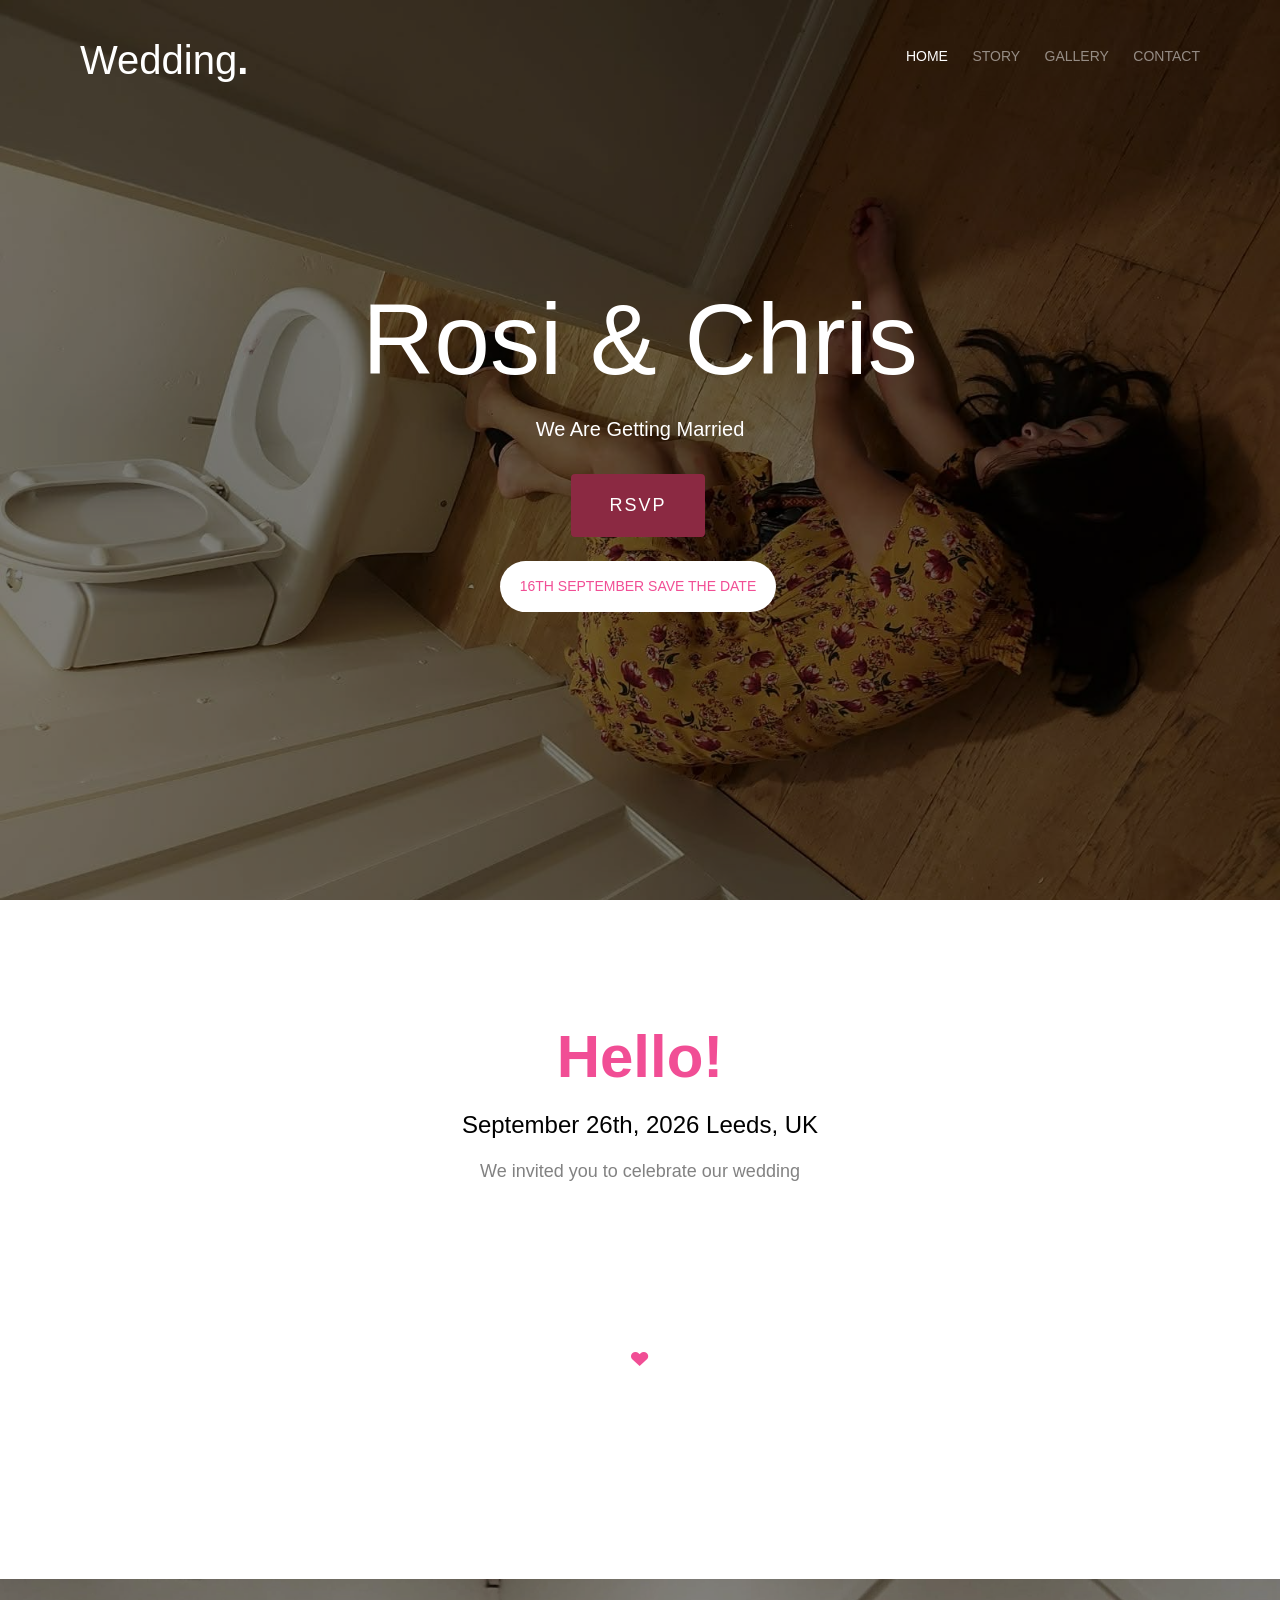
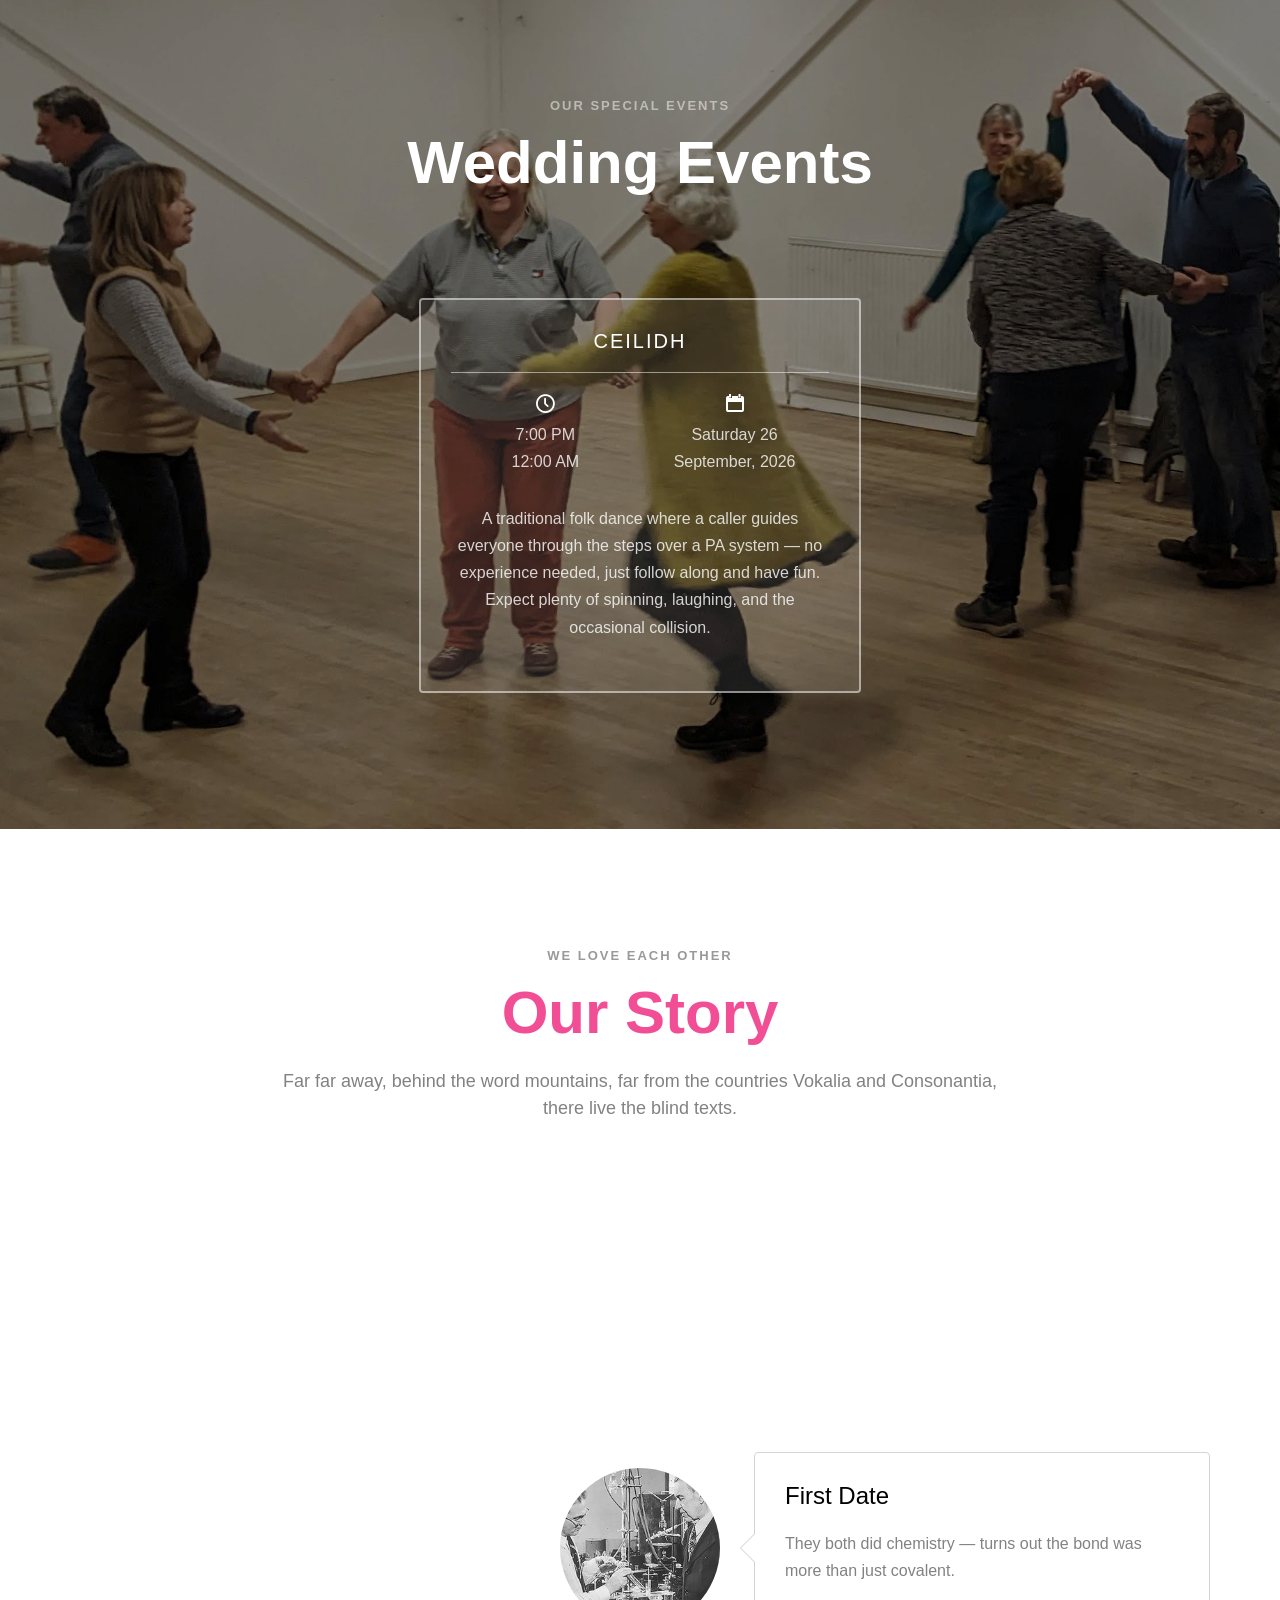
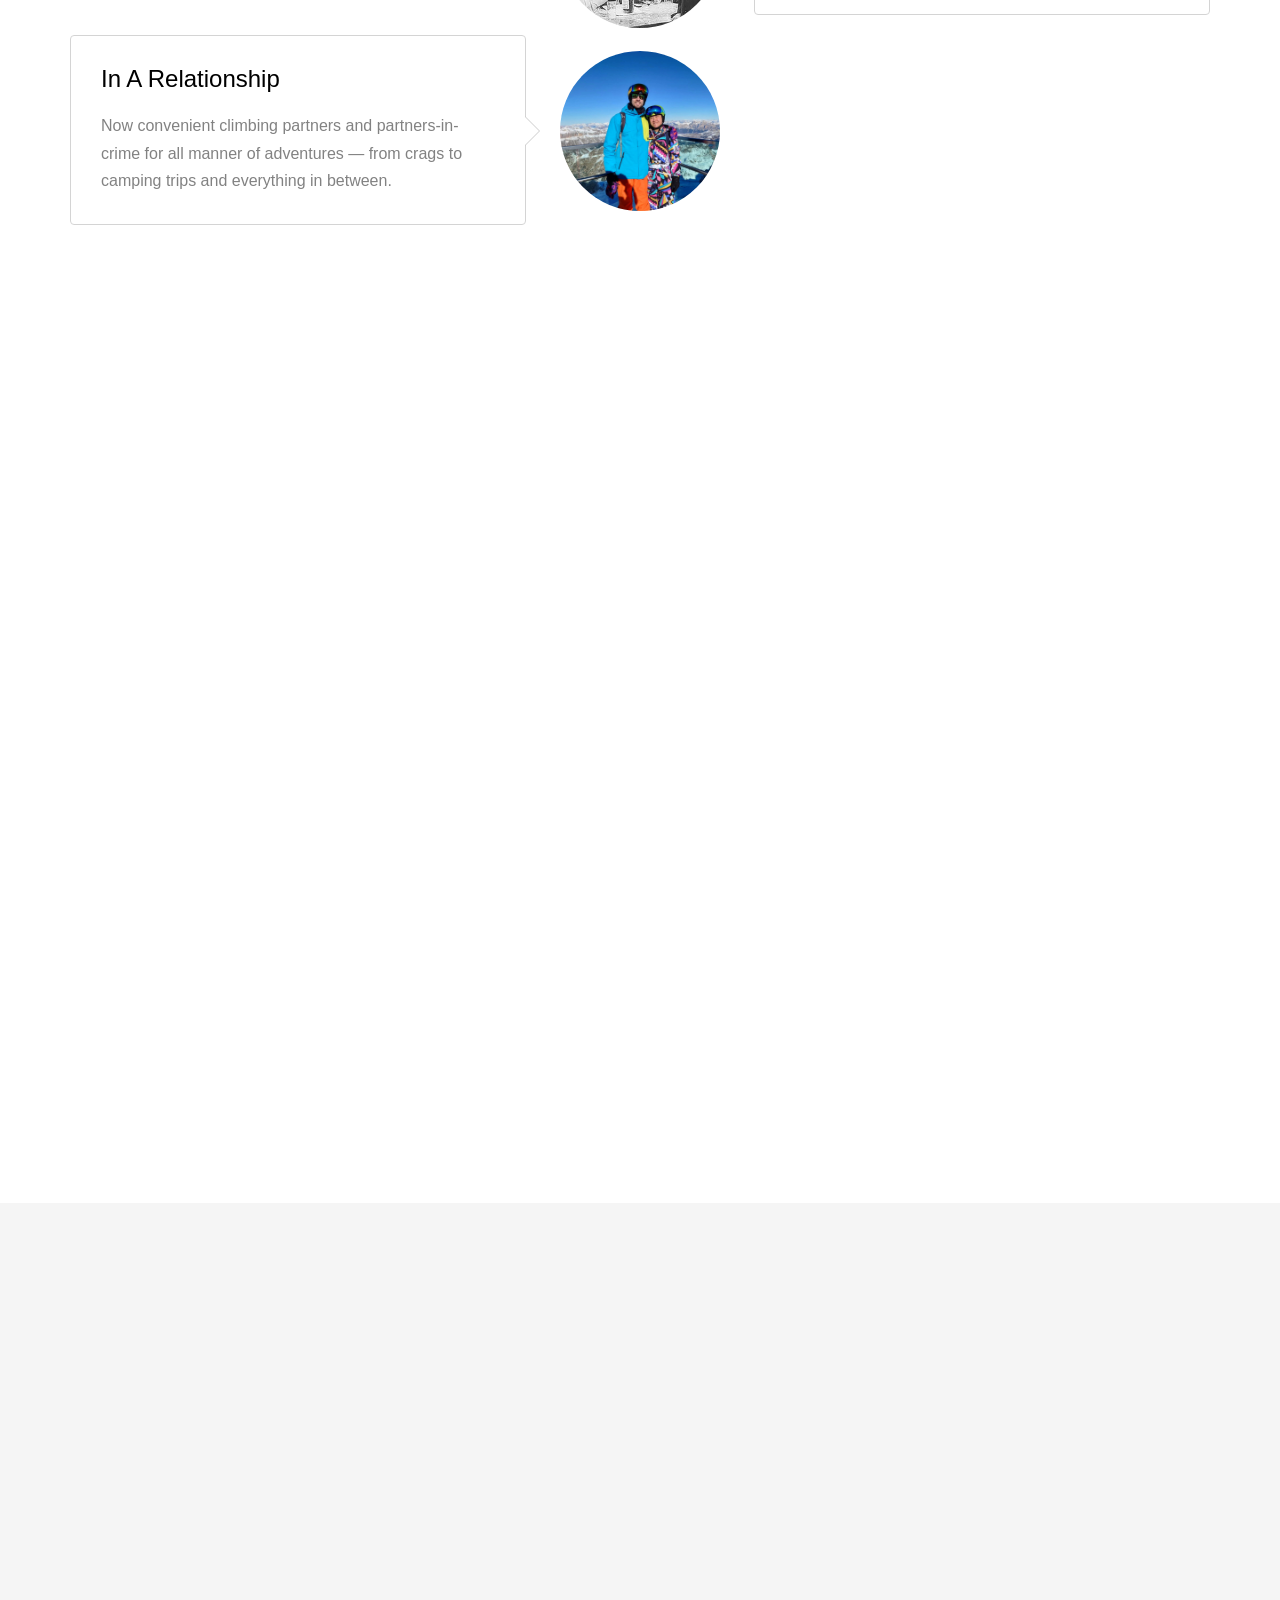
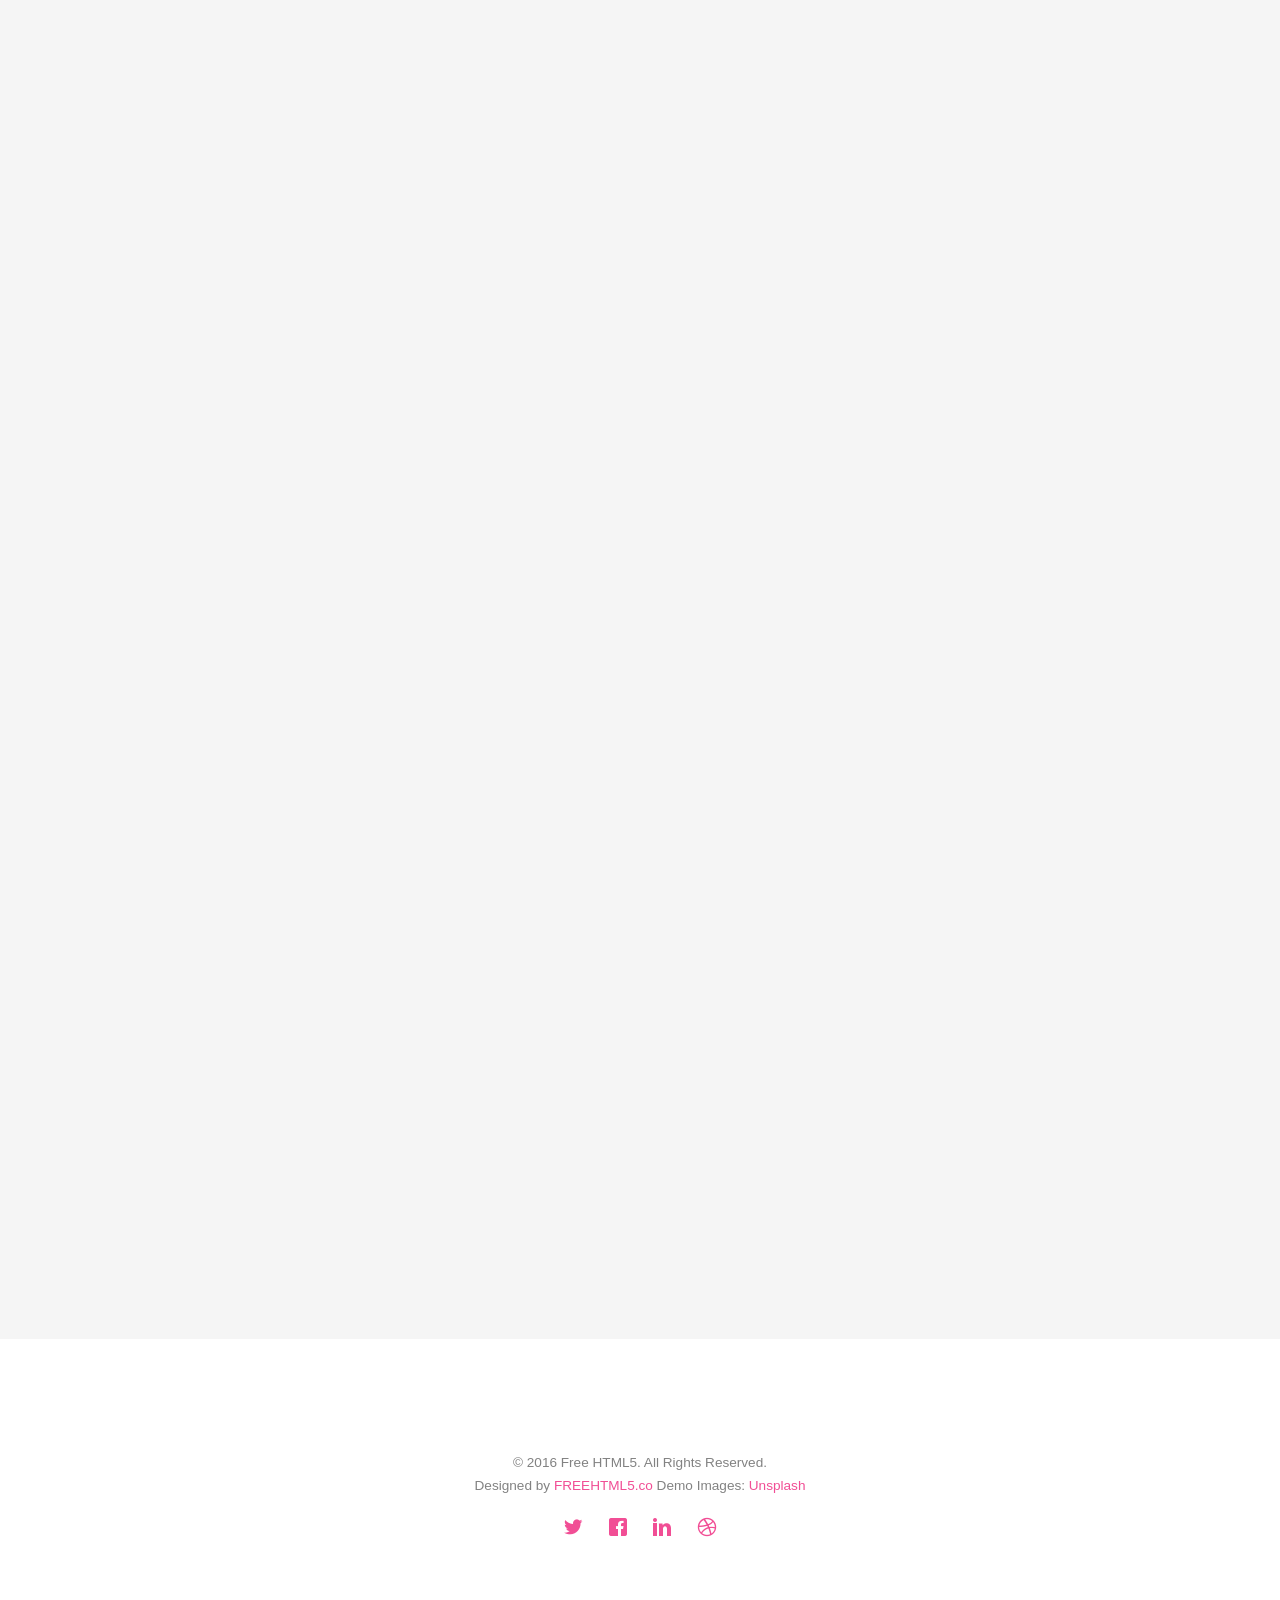
==== commit 62f3b69c: "Customise wedding site for Chris & Rosi Replace template placeholders with real content: names, date" ====
--- a/index.html
+++ b/index.html
@@ -6,7 +6,7 @@
 	<head>
 	<meta charset="utf-8">
 	<meta http-equiv="X-UA-Compatible" content="IE=edge">
-	<title>Wedding &mdash; 100% Free Fully Responsive HTML5 Template by FREEHTML5.co</title>
+	<title>Chris &amp; Rosi</title>
 	<meta name="viewport" content="width=device-width, initial-scale=1">
 	<meta name="description" content="Free HTML5 Template by FREEHTML5.CO" />
 	<meta name="keywords" content="free html5, free template, free bootstrap, html5, css3, mobile first, responsive" />
@@ -81,15 +81,6 @@
 						<li class="active"><a href="index.html">Home</a></li>
 						<li><a href="about.html">Story</a></li>
 						<li class="has-dropdown">
-							<a href="services.html">Services</a>
-							<ul class="dropdown">
-								<li><a href="#">Web Design</a></li>
-								<li><a href="#">eCommerce</a></li>
-								<li><a href="#">Branding</a></li>
-								<li><a href="#">API</a></li>
-							</ul>
-						</li>
-						<li class="has-dropdown">
 							<a href="gallery.html">Gallery</a>
 							<ul class="dropdown">
 								<li><a href="#">HTML5</a></li>
@@ -115,7 +106,7 @@
 						<div class="display-tc animate-box" data-animate-effect="fadeIn">
 							<h1>Rosi &amp; Chris</h1>
 							<h2>We Are Getting Married</h2>
-							<div class="simply-countdown simply-countdown-one"></div>
+							<p><a href="https://forms.gle/REPLACE_WITH_YOUR_GOOGLE_FORM_LINK" target="_blank" rel="noopener noreferrer" class="btn btn-rsvp btn-lg">RSVP</a></p>
 							<p><a href="https://www.google.com/calendar/render?action=TEMPLATE&amp;text=Rosi+%26+Chris%27s+Wedding&amp;dates=20260926/20260927&amp;details=Join+us+to+celebrate+our+wedding%21&amp;location=Leeds%2C+UK" target="_blank" rel="noopener noreferrer" class="btn btn-default btn-sm">16th September Save The Date</a></p>
 						</div>
 					</div>
@@ -170,25 +161,9 @@
 				<div class="display-t">
 					<div class="display-tc">
 						<div class="col-md-10 col-md-offset-1">
-							<div class="col-md-6 col-sm-6 text-center">
+							<div class="col-md-6 col-md-offset-3 col-sm-6 col-sm-offset-3 text-center">
 								<div class="event-wrap animate-box">
-									<h3>Main Ceremony</h3>
-									<div class="event-col">
-										<i class="icon-clock"></i>
-										<span>4:00 PM</span>
-										<span>6:00 PM</span>
-									</div>
-									<div class="event-col">
-										<i class="icon-calendar"></i>
-										<span>Saturday 26</span>
-										<span>September, 2026</span>
-									</div>
-									<p>Far far away, behind the word mountains, far from the countries Vokalia and Consonantia, there live the blind texts. Separated they live in Bookmarksgrove right at the coast of the Semantics, a large language ocean.</p>
-								</div>
-							</div>
-							<div class="col-md-6 col-sm-6 text-center">
-								<div class="event-wrap animate-box">
-									<h3>Wedding Party</h3>
+									<h3>Ceilidh</h3>
 									<div class="event-col">
 										<i class="icon-clock"></i>
 										<span>7:00 PM</span>
@@ -199,7 +174,7 @@
 										<span>Saturday 26</span>
 										<span>September, 2026</span>
 									</div>
-									<p>Far far away, behind the word mountains, far from the countries Vokalia and Consonantia, there live the blind texts. Separated they live in Bookmarksgrove right at the coast of the Semantics, a large language ocean.</p>
+									<p>A traditional folk dance where a caller guides everyone through the steps over a PA system — no experience needed, just follow along and have fun. Expect plenty of spinning, laughing, and the occasional collision.</p>
 								</div>
 							</div>
 						</div>
@@ -225,11 +200,11 @@
 							<div class="timeline-badge" style="background-image:url(images/couple-1.jpg);"></div>
 							<div class="timeline-panel">
 								<div class="timeline-heading">
-									<h3 class="timeline-title">First We Meet</h3>
-									<span class="date">December 25, 2015</span>
+									<h3 class="timeline-title">First We Met</h3>
+									<span class="date"></span>
 								</div>
 								<div class="timeline-body">
-									<p>Far far away, behind the word mountains, far from the countries Vokalia and Consonantia, there live the blind texts. Separated they live in Bookmarksgrove right at the coast of the Semantics, a large language ocean.</p>
+									<p>We're pretty sure it was at judo &mdash; or something along those lines. The exact details are a bit hazy, but the rest is history.</p>
 								</div>
 							</div>
 						</li>
@@ -238,10 +213,10 @@
 							<div class="timeline-panel">
 								<div class="timeline-heading">
 									<h3 class="timeline-title">First Date</h3>
-									<span class="date">December 28, 2015</span>
+									<span class="date"></span>
 								</div>
 								<div class="timeline-body">
-									<p>Far far away, behind the word mountains, far from the countries Vokalia and Consonantia, there live the blind texts. Separated they live in Bookmarksgrove right at the coast of the Semantics, a large language ocean.</p>
+									<p>They both did chemistry &mdash; turns out the bond was more than just covalent.</p>
 								</div>
 							</div>
 						</li>
@@ -250,163 +225,14 @@
 							<div class="timeline-panel">
 								<div class="timeline-heading">
 									<h3 class="timeline-title">In A Relationship</h3>
-									<span class="date">January 1, 2016</span>
+									<span class="date"></span>
 								</div>
 								<div class="timeline-body">
-									<p>Far far away, behind the word mountains, far from the countries Vokalia and Consonantia, there live the blind texts. Separated they live in Bookmarksgrove right at the coast of the Semantics, a large language ocean.</p>
+									<p>Now convenient climbing partners and partners-in-crime for all manner of adventures &mdash; from crags to camping trips and everything in between.</p>
 								</div>
 							</div>
 						</li>
 			    	</ul>
-				</div>
-			</div>
-		</div>
-	</div>
-
-	<div id="fh5co-gallery" class="fh5co-section-gray">
-		<div class="container">
-			<div class="row">
-				<div class="col-md-8 col-md-offset-2 text-center fh5co-heading animate-box">
-					<span>Our Memories</span>
-					<h2>Wedding Gallery</h2>
-					<p>Far far away, behind the word mountains, far from the countries Vokalia and Consonantia, there live the blind texts.</p>
-				</div>
-			</div>
-			<div class="row row-bottom-padded-md">
-				<div class="col-md-12">
-					<ul id="fh5co-gallery-list">
-						
-						<li class="one-third animate-box" data-animate-effect="fadeIn" style="background-image: url(images/gallery-1.jpg); "> 
-						<a href="images/gallery-1.jpg">
-							<div class="case-studies-summary">
-								<span>14 Photos</span>
-								<h2>Two Glas of Juice</h2>
-							</div>
-						</a>
-					</li>
-					<li class="one-third animate-box" data-animate-effect="fadeIn" style="background-image: url(images/gallery-2.jpg); ">
-						<a href="#" class="color-2">
-							<div class="case-studies-summary">
-								<span>30 Photos</span>
-								<h2>Timer starts now!</h2>
-							</div>
-						</a>
-					</li>
-
-
-					<li class="one-third animate-box" data-animate-effect="fadeIn" style="background-image: url(images/gallery-3.jpg); ">
-						<a href="#" class="color-3">
-							<div class="case-studies-summary">
-								<span>90 Photos</span>
-								<h2>Beautiful sunset</h2>
-							</div>
-						</a>
-					</li>
-					<li class="one-third animate-box" data-animate-effect="fadeIn" style="background-image: url(images/gallery-4.jpg); ">
-						<a href="#" class="color-4">
-							<div class="case-studies-summary">
-								<span>12 Photos</span>
-								<h2>Company's Conference Room</h2>
-							</div>
-						</a>
-					</li>
-
-						<li class="one-third animate-box" data-animate-effect="fadeIn" style="background-image: url(images/gallery-5.jpg); ">
-							<a href="#" class="color-3">
-								<div class="case-studies-summary">
-									<span>50 Photos</span>
-									<h2>Useful baskets</h2>
-								</div>
-							</a>
-						</li>
-						<li class="one-third animate-box" data-animate-effect="fadeIn" style="background-image: url(images/gallery-6.jpg); ">
-							<a href="#" class="color-4">
-								<div class="case-studies-summary">
-									<span>45 Photos</span>
-									<h2>Skater man in the road</h2>
-								</div>
-							</a>
-						</li>
-
-						<li class="one-third animate-box" data-animate-effect="fadeIn" style="background-image: url(images/gallery-7.jpg); ">
-							<a href="#" class="color-4">
-								<div class="case-studies-summary">
-									<span>35 Photos</span>
-									<h2>Two Glas of Juice</h2>
-								</div>
-							</a>
-						</li>
-
-						<li class="one-third animate-box" data-animate-effect="fadeIn" style="background-image: url(images/gallery-8.jpg); "> 
-							<a href="#" class="color-5">
-								<div class="case-studies-summary">
-									<span>90 Photos</span>
-									<h2>Timer starts now!</h2>
-								</div>
-							</a>
-						</li>
-						<li class="one-third animate-box" data-animate-effect="fadeIn" style="background-image: url(images/gallery-9.jpg); ">
-							<a href="#" class="color-6">
-								<div class="case-studies-summary">
-									<span>56 Photos</span>
-									<h2>Beautiful sunset</h2>
-								</div>
-							</a>
-						</li>
-					</ul>		
-				</div>
-			</div>
-		</div>
-	</div>
-
-	<div id="fh5co-counter" class="fh5co-bg fh5co-counter" style="background-image:url(images/img_bg_5.jpg);">
-		<div class="overlay"></div>
-		<div class="container">
-			<div class="row">
-				<div class="display-t">
-					<div class="display-tc">
-						<div class="col-md-3 col-sm-6 animate-box">
-							<div class="feature-center">
-								<span class="icon">
-									<i class="icon-users"></i>
-								</span>
-
-								<span class="counter js-counter" data-from="0" data-to="500" data-speed="5000" data-refresh-interval="50">1</span>
-								<span class="counter-label">Estimated Guest</span>
-
-							</div>
-						</div>
-						<div class="col-md-3 col-sm-6 animate-box">
-							<div class="feature-center">
-								<span class="icon">
-									<i class="icon-user"></i>
-								</span>
-
-								<span class="counter js-counter" data-from="0" data-to="1000" data-speed="5000" data-refresh-interval="50">1</span>
-								<span class="counter-label">We Catter</span>
-							</div>
-						</div>
-						<div class="col-md-3 col-sm-6 animate-box">
-							<div class="feature-center">
-								<span class="icon">
-									<i class="icon-calendar"></i>
-								</span>
-								<span class="counter js-counter" data-from="0" data-to="402" data-speed="5000" data-refresh-interval="50">1</span>
-								<span class="counter-label">Events Done</span>
-							</div>
-						</div>
-						<div class="col-md-3 col-sm-6 animate-box">
-							<div class="feature-center">
-								<span class="icon">
-									<i class="icon-clock"></i>
-								</span>
-
-								<span class="counter js-counter" data-from="0" data-to="2345" data-speed="5000" data-refresh-interval="50">1</span>
-								<span class="counter-label">Hours Spent</span>
-
-							</div>
-						</div>
-					</div>
 				</div>
 			</div>
 		</div>
@@ -466,91 +292,97 @@
 		</div>
 	</div>
 
-	<div id="fh5co-services" class="fh5co-section-gray">
-		<div class="container">
-			
-			<div class="row animate-box">
-				<div class="col-md-8 col-md-offset-2 text-center fh5co-heading">
-					<h2>We Offer Services</h2>
-					<p>Dignissimos asperiores vitae velit veniam totam fuga molestias accusamus alias autem provident. Odit ab aliquam dolor eius.</p>
-				</div>
-			</div>
-
-			<div class="row">
-				<div class="col-md-6">
-					<div class="feature-left animate-box" data-animate-effect="fadeInLeft">
-						<span class="icon">
-							<i class="icon-calendar"></i>
-						</span>
-						<div class="feature-copy">
-							<h3>We Organized Events</h3>
-							<p>Facilis ipsum reprehenderit nemo molestias. Aut cum mollitia reprehenderit. Eos cumque dicta adipisci architecto culpa amet.</p>
-						</div>
-					</div>
-
-					<div class="feature-left animate-box" data-animate-effect="fadeInLeft">
-						<span class="icon">
-							<i class="icon-image"></i>
-						</span>
-						<div class="feature-copy">
-							<h3>Photoshoot</h3>
-							<p>Facilis ipsum reprehenderit nemo molestias. Aut cum mollitia reprehenderit. Eos cumque dicta adipisci architecto culpa amet.</p>
-						</div>
-					</div>
-
-					<div class="feature-left animate-box" data-animate-effect="fadeInLeft">
-						<span class="icon">
-							<i class="icon-video"></i>
-						</span>
-						<div class="feature-copy">
-							<h3>Video Editing</h3>
-							<p>Facilis ipsum reprehenderit nemo molestias. Aut cum mollitia reprehenderit. Eos cumque dicta adipisci architecto culpa amet.</p>
-						</div>
-					</div>
-
-				</div>
-
-				<div class="col-md-6 animate-box">
-					<div class="fh5co-video fh5co-bg" style="background-image: url(images/img_bg_3.jpg); ">
-						<a href="https://vimeo.com/channels/staffpicks/93951774" class="popup-vimeo"><i class="icon-video2"></i></a>
-						<div class="overlay"></div>
-					</div>
-				</div>
-			</div>
-
-			
-		</div>
-	</div>
-
-
-	<div id="fh5co-started" class="fh5co-bg" style="background-image:url(images/img_bg_4.jpg);">
-		<div class="overlay"></div>
-		<div class="container">
-			<div class="row animate-box">
-				<div class="col-md-8 col-md-offset-2 text-center fh5co-heading">
-					<h2>Are You Attending?</h2>
-					<p>Please Fill-up the form to notify you that you're attending. Thanks.</p>
-				</div>
-			</div>
-			<div class="row animate-box">
-				<div class="col-md-10 col-md-offset-1">
-					<form class="form-inline">
-						<div class="col-md-4 col-sm-4">
-							<div class="form-group">
-								<label for="name" class="sr-only">Name</label>
-								<input type="name" class="form-control" id="name" placeholder="Name">
-							</div>
-						</div>
-						<div class="col-md-4 col-sm-4">
-							<div class="form-group">
-								<label for="email" class="sr-only">Email</label>
-								<input type="email" class="form-control" id="email" placeholder="Email">
-							</div>
-						</div>
-						<div class="col-md-4 col-sm-4">
-							<button type="submit" class="btn btn-default btn-block">I am Attending</button>
-						</div>
-					</form>
+	<div id="fh5co-gallery" class="fh5co-section-gray">
+		<div class="container">
+			<div class="row">
+				<div class="col-md-8 col-md-offset-2 text-center fh5co-heading animate-box">
+					<span>Our Memories</span>
+					<h2>Wedding Gallery</h2>
+					<p>Far far away, behind the word mountains, far from the countries Vokalia and Consonantia, there live the blind texts.</p>
+				</div>
+			</div>
+			<div class="row row-bottom-padded-md">
+				<div class="col-md-12">
+					<ul id="fh5co-gallery-list">
+
+						<li class="one-third animate-box" data-animate-effect="fadeIn" style="background-image: url(images/gallery-1.jpg); ">
+						<a href="images/gallery-1.jpg">
+							<div class="case-studies-summary">
+								<span>14 Photos</span>
+								<h2>Two Glas of Juice</h2>
+							</div>
+						</a>
+					</li>
+					<li class="one-third animate-box" data-animate-effect="fadeIn" style="background-image: url(images/gallery-2.jpg); ">
+						<a href="#" class="color-2">
+							<div class="case-studies-summary">
+								<span>30 Photos</span>
+								<h2>Timer starts now!</h2>
+							</div>
+						</a>
+					</li>
+
+
+					<li class="one-third animate-box" data-animate-effect="fadeIn" style="background-image: url(images/gallery-3.jpg); ">
+						<a href="#" class="color-3">
+							<div class="case-studies-summary">
+								<span>90 Photos</span>
+								<h2>Beautiful sunset</h2>
+							</div>
+						</a>
+					</li>
+					<li class="one-third animate-box" data-animate-effect="fadeIn" style="background-image: url(images/gallery-4.jpg); ">
+						<a href="#" class="color-4">
+							<div class="case-studies-summary">
+								<span>12 Photos</span>
+								<h2>Company's Conference Room</h2>
+							</div>
+						</a>
+					</li>
+
+						<li class="one-third animate-box" data-animate-effect="fadeIn" style="background-image: url(images/gallery-5.jpg); ">
+							<a href="#" class="color-3">
+								<div class="case-studies-summary">
+									<span>50 Photos</span>
+									<h2>Useful baskets</h2>
+								</div>
+							</a>
+						</li>
+						<li class="one-third animate-box" data-animate-effect="fadeIn" style="background-image: url(images/gallery-6.jpg); ">
+							<a href="#" class="color-4">
+								<div class="case-studies-summary">
+									<span>45 Photos</span>
+									<h2>Skater man in the road</h2>
+								</div>
+							</a>
+						</li>
+
+						<li class="one-third animate-box" data-animate-effect="fadeIn" style="background-image: url(images/gallery-7.jpg); ">
+							<a href="#" class="color-4">
+								<div class="case-studies-summary">
+									<span>35 Photos</span>
+									<h2>Two Glas of Juice</h2>
+								</div>
+							</a>
+						</li>
+
+						<li class="one-third animate-box" data-animate-effect="fadeIn" style="background-image: url(images/gallery-8.jpg); ">
+							<a href="#" class="color-5">
+								<div class="case-studies-summary">
+									<span>90 Photos</span>
+									<h2>Timer starts now!</h2>
+								</div>
+							</a>
+						</li>
+						<li class="one-third animate-box" data-animate-effect="fadeIn" style="background-image: url(images/gallery-9.jpg); ">
+							<a href="#" class="color-6">
+								<div class="case-studies-summary">
+									<span>56 Photos</span>
+									<h2>Beautiful sunset</h2>
+								</div>
+							</a>
+						</li>
+					</ul>
 				</div>
 			</div>
 		</div>
@@ -603,30 +435,9 @@
 	<script src="js/jquery.magnific-popup.min.js"></script>
 	<script src="js/magnific-popup-options.js"></script>
 
-	<!-- // <script src="https://cdnjs.cloudflare.com/ajax/libs/prism/0.0.1/prism.min.js"></script> -->
-	<script src="js/simplyCountdown.js"></script>
 	<!-- Main -->
 	<script src="js/main.js"></script>
 
-	<script>
-    var d = new Date(2026, 8, 26);
-
-    // default example
-    simplyCountdown('.simply-countdown-one', {
-        year: d.getFullYear(),
-        month: d.getMonth() + 1,
-        day: d.getDate()
-    });
-
-    //jQuery example
-    $('#simply-countdown-losange').simplyCountdown({
-        year: d.getFullYear(),
-        month: d.getMonth() + 1,
-        day: d.getDate(),
-        enableUtc: false
-    });
-</script>
-
 	</body>
 </html>
 
--- a/css/style.css
+++ b/css/style.css
@@ -0,0 +1,1867 @@
+@font-face {
+  font-family: 'icomoon';
+  src: url("../fonts/icomoon/icomoon.eot?srf3rx");
+  src: url("../fonts/icomoon/icomoon.eot?srf3rx#iefix") format("embedded-opentype"), url("../fonts/icomoon/icomoon.ttf?srf3rx") format("truetype"), url("../fonts/icomoon/icomoon.woff?srf3rx") format("woff"), url("../fonts/icomoon/icomoon.svg?srf3rx#icomoon") format("svg");
+  font-weight: normal;
+  font-style: normal;
+}
+/* =======================================================
+*
+* 	Template Style 
+*
+* ======================================================= */
+body {
+  font-family: "Work Sans", Arial, sans-serif;
+  font-weight: 400;
+  font-size: 16px;
+  line-height: 1.7;
+  color: #828282;
+  background: #fff;
+}
+
+#page {
+  position: relative;
+  overflow-x: hidden;
+  width: 100%;
+  height: 100%;
+  -webkit-transition: 0.5s;
+  -o-transition: 0.5s;
+  transition: 0.5s;
+}
+.offcanvas #page {
+  overflow: hidden;
+  position: absolute;
+}
+.offcanvas #page:after {
+  -webkit-transition: 2s;
+  -o-transition: 2s;
+  transition: 2s;
+  position: absolute;
+  top: 0;
+  right: 0;
+  bottom: 0;
+  left: 0;
+  z-index: 101;
+  background: rgba(0, 0, 0, 0.7);
+  content: "";
+}
+
+a {
+  color: #F14E95;
+  -webkit-transition: 0.5s;
+  -o-transition: 0.5s;
+  transition: 0.5s;
+}
+a:hover, a:active, a:focus {
+  color: #F14E95;
+  outline: none;
+  text-decoration: none;
+}
+
+p {
+  margin-bottom: 20px;
+}
+
+h1, h2, h3, h4, h5, h6, figure {
+  color: #000;
+  font-family: "Work Sans", Arial, sans-serif;
+  font-weight: 400;
+  margin: 0 0 20px 0;
+}
+
+::-webkit-selection {
+  color: #fff;
+  background: #F14E95;
+}
+
+::-moz-selection {
+  color: #fff;
+  background: #F14E95;
+}
+
+::selection {
+  color: #fff;
+  background: #F14E95;
+}
+
+.fh5co-nav {
+  position: absolute;
+  top: 0;
+  margin: 0;
+  padding: 0;
+  width: 100%;
+  padding: 40px 0;
+  z-index: 1001;
+}
+@media screen and (max-width: 768px) {
+  .fh5co-nav {
+    padding: 20px 0;
+  }
+}
+.fh5co-nav #fh5co-logo {
+  font-size: 40px;
+  margin: 0;
+  padding: 0;
+  line-height: 40px;
+  font-family: "Sacramento", Arial, serif;
+}
+.fh5co-nav a {
+  padding: 5px 10px;
+  color: #fff;
+}
+@media screen and (max-width: 768px) {
+  .fh5co-nav .menu-1, .fh5co-nav .menu-2 {
+    display: none;
+  }
+}
+.fh5co-nav ul {
+  padding: 0;
+  margin: 2px 0 0 0;
+}
+.fh5co-nav ul li {
+  padding: 0;
+  margin: 0;
+  list-style: none;
+  display: inline;
+}
+.fh5co-nav ul li a {
+  font-size: 14px;
+  padding: 30px 10px;
+  text-transform: uppercase;
+  color: rgba(255, 255, 255, 0.5);
+  -webkit-transition: 0.5s;
+  -o-transition: 0.5s;
+  transition: 0.5s;
+}
+.fh5co-nav ul li a:hover, .fh5co-nav ul li a:focus, .fh5co-nav ul li a:active {
+  color: white;
+}
+.fh5co-nav ul li.has-dropdown {
+  position: relative;
+}
+.fh5co-nav ul li.has-dropdown .dropdown {
+  width: 130px;
+  -webkit-box-shadow: 0px 14px 33px -9px rgba(0, 0, 0, 0.75);
+  -moz-box-shadow: 0px 14px 33px -9px rgba(0, 0, 0, 0.75);
+  box-shadow: 0px 14px 33px -9px rgba(0, 0, 0, 0.75);
+  z-index: 1002;
+  visibility: hidden;
+  opacity: 0;
+  position: absolute;
+  top: 40px;
+  left: 0;
+  text-align: left;
+  background: #fff;
+  padding: 20px;
+  -webkit-border-radius: 4px;
+  -moz-border-radius: 4px;
+  -ms-border-radius: 4px;
+  border-radius: 4px;
+  -webkit-transition: 0s;
+  -o-transition: 0s;
+  transition: 0s;
+}
+.fh5co-nav ul li.has-dropdown .dropdown:before {
+  bottom: 100%;
+  left: 40px;
+  border: solid transparent;
+  content: " ";
+  height: 0;
+  width: 0;
+  position: absolute;
+  pointer-events: none;
+  border-bottom-color: #fff;
+  border-width: 8px;
+  margin-left: -8px;
+}
+.fh5co-nav ul li.has-dropdown .dropdown li {
+  display: block;
+  margin-bottom: 7px;
+}
+.fh5co-nav ul li.has-dropdown .dropdown li:last-child {
+  margin-bottom: 0;
+}
+.fh5co-nav ul li.has-dropdown .dropdown li a {
+  padding: 2px 0;
+  display: block;
+  color: #999999;
+  line-height: 1.2;
+  text-transform: none;
+  font-size: 15px;
+}
+.fh5co-nav ul li.has-dropdown .dropdown li a:hover {
+  color: #000;
+}
+.fh5co-nav ul li.has-dropdown:hover a, .fh5co-nav ul li.has-dropdown:focus a {
+  color: #fff;
+}
+.fh5co-nav ul li.btn-cta a {
+  color: #F14E95;
+}
+.fh5co-nav ul li.btn-cta a span {
+  background: #fff;
+  padding: 4px 20px;
+  display: -moz-inline-stack;
+  display: inline-block;
+  zoom: 1;
+  *display: inline;
+  -webkit-transition: 0.3s;
+  -o-transition: 0.3s;
+  transition: 0.3s;
+  -webkit-border-radius: 100px;
+  -moz-border-radius: 100px;
+  -ms-border-radius: 100px;
+  border-radius: 100px;
+}
+.fh5co-nav ul li.btn-cta a:hover span {
+  -webkit-box-shadow: 0px 14px 20px -9px rgba(0, 0, 0, 0.75);
+  -moz-box-shadow: 0px 14px 20px -9px rgba(0, 0, 0, 0.75);
+  box-shadow: 0px 14px 20px -9px rgba(0, 0, 0, 0.75);
+}
+.fh5co-nav ul li.active > a {
+  color: #fff !important;
+}
+
+#fh5co-counter,
+#fh5co-event,
+.fh5co-bg {
+  background-size: cover;
+  background-position: top center;
+  background-repeat: no-repeat;
+  position: relative;
+}
+
+.fh5co-bg {
+  background-position: center center;
+  width: 100%;
+  float: left;
+  position: relative;
+}
+
+.fh5co-video {
+  height: 450px;
+  overflow: hidden;
+  -webkit-border-radius: 7px;
+  -moz-border-radius: 7px;
+  -ms-border-radius: 7px;
+  border-radius: 7px;
+}
+.fh5co-video a {
+  z-index: 1001;
+  position: absolute;
+  top: 50%;
+  left: 50%;
+  margin-top: -45px;
+  margin-left: -45px;
+  width: 90px;
+  height: 90px;
+  display: table;
+  text-align: center;
+  background: #fff;
+  -webkit-box-shadow: 0px 14px 30px -15px rgba(0, 0, 0, 0.75);
+  -moz-box-shadow: 0px 14px 30px -15px rgba(0, 0, 0, 0.75);
+  box-shadow: 0px 14px 30px -15px rgba(0, 0, 0, 0.75);
+  -webkit-border-radius: 50%;
+  -moz-border-radius: 50%;
+  -ms-border-radius: 50%;
+  border-radius: 50%;
+}
+.fh5co-video a i {
+  text-align: center;
+  display: table-cell;
+  vertical-align: middle;
+  font-size: 40px;
+}
+.fh5co-video .overlay {
+  position: absolute;
+  top: 0;
+  left: 0;
+  right: 0;
+  bottom: 0;
+  background: rgba(0, 0, 0, 0.5);
+  -webkit-transition: 0.5s;
+  -o-transition: 0.5s;
+  transition: 0.5s;
+}
+.fh5co-video:hover .overlay {
+  background: rgba(0, 0, 0, 0.7);
+}
+.fh5co-video:hover a {
+  position: relative;
+  -webkit-transform: scale(1.2);
+  -moz-transform: scale(1.2);
+  -ms-transform: scale(1.2);
+  -o-transform: scale(1.2);
+  transform: scale(1.2);
+}
+
+.fh5co-cover {
+  height: 900px;
+  background-size: cover;
+  background-repeat: no-repeat;
+  position: relative;
+  width: 100%;
+}
+.fh5co-cover .overlay {
+  z-index: 0;
+  position: absolute;
+  bottom: 0;
+  top: 0;
+  left: 0;
+  right: 0;
+  background: rgba(0, 0, 0, 0.5);
+}
+.fh5co-cover > .fh5co-container {
+  position: relative;
+  z-index: 10;
+}
+@media screen and (max-width: 768px) {
+  .fh5co-cover {
+    height: 600px;
+  }
+}
+.fh5co-cover .display-t,
+.fh5co-cover .display-tc {
+  height: 900px;
+  display: table;
+  width: 100%;
+}
+@media screen and (max-width: 768px) {
+  .fh5co-cover .display-t,
+  .fh5co-cover .display-tc {
+    height: 600px;
+  }
+}
+.fh5co-cover.fh5co-cover-sm {
+  height: 600px;
+}
+@media screen and (max-width: 768px) {
+  .fh5co-cover.fh5co-cover-sm {
+    height: 400px;
+  }
+}
+.fh5co-cover.fh5co-cover-sm .display-t,
+.fh5co-cover.fh5co-cover-sm .display-tc {
+  height: 600px;
+  display: table;
+  width: 100%;
+}
+@media screen and (max-width: 768px) {
+  .fh5co-cover.fh5co-cover-sm .display-t,
+  .fh5co-cover.fh5co-cover-sm .display-tc {
+    height: 400px;
+  }
+}
+
+#fh5co-counter,
+#fh5co-event {
+  height: 850px;
+  float: left;
+}
+#fh5co-counter .display-t,
+#fh5co-counter .display-tc,
+#fh5co-event .display-t,
+#fh5co-event .display-tc {
+  height: 700px;
+  display: table;
+  width: 100%;
+}
+#fh5co-counter .fh5co-heading h2,
+#fh5co-event .fh5co-heading h2 {
+  color: #fff;
+}
+#fh5co-counter .fh5co-heading span,
+#fh5co-event .fh5co-heading span {
+  color: rgba(255, 255, 255, 0.5);
+  text-transform: uppercase;
+  font-size: 13px;
+  letter-spacing: 2px;
+  font-weight: 600;
+}
+#fh5co-counter .overlay,
+#fh5co-event .overlay {
+  position: absolute;
+  top: 0;
+  left: 0;
+  right: 0;
+  bottom: 0;
+  background: rgba(0, 0, 0, 0.4);
+}
+@media screen and (max-width: 768px) {
+  #fh5co-counter,
+  #fh5co-event {
+    height: inherit;
+    padding: 7em 0;
+  }
+  #fh5co-counter .display-t,
+  #fh5co-counter .display-tc,
+  #fh5co-event .display-t,
+  #fh5co-event .display-tc {
+    height: inherit;
+  }
+}
+#fh5co-counter .event-wrap,
+#fh5co-event .event-wrap {
+  border: 2px solid rgba(255, 255, 255, 0.5);
+  background: rgba(255, 255, 255, 0.1);
+  padding: 30px;
+  width: 100%;
+  float: left;
+  -webkit-border-radius: 4px;
+  -moz-border-radius: 4px;
+  -ms-border-radius: 4px;
+  border-radius: 4px;
+}
+@media screen and (max-width: 768px) {
+  #fh5co-counter .event-wrap,
+  #fh5co-event .event-wrap {
+    margin-bottom: 10px;
+  }
+}
+#fh5co-counter .event-wrap h3,
+#fh5co-event .event-wrap h3 {
+  font-size: 20px;
+  color: #fff;
+  border-bottom: 1px solid rgba(255, 255, 255, 0.5);
+  display: block;
+  padding-bottom: 20px;
+  text-transform: uppercase;
+  letter-spacing: 2px;
+}
+#fh5co-counter .event-wrap p, #fh5co-counter .event-wrap span,
+#fh5co-event .event-wrap p,
+#fh5co-event .event-wrap span {
+  display: block;
+  color: rgba(255, 255, 255, 0.8);
+}
+#fh5co-counter .event-wrap i,
+#fh5co-event .event-wrap i {
+  color: white;
+  font-size: 20px;
+}
+#fh5co-counter .event-wrap .event-col,
+#fh5co-event .event-wrap .event-col {
+  width: 50%;
+  float: left;
+  margin-bottom: 30px;
+}
+
+#fh5co-counter {
+  height: 600px;
+}
+@media screen and (max-width: 768px) {
+  #fh5co-counter {
+    height: auto;
+  }
+}
+
+.timeline {
+  list-style: none;
+  padding: 20px 0 20px;
+  position: relative;
+}
+.timeline:before {
+  top: 0;
+  bottom: 0;
+  position: absolute;
+  content: " ";
+  width: 1px;
+  background-color: #d4d4d4;
+  left: 50%;
+  margin-left: 0px;
+}
+@media screen and (max-width: 480px) {
+  .timeline:before {
+    margin-left: -64px;
+  }
+}
+.timeline > li {
+  margin-bottom: 20px;
+  position: relative;
+}
+.timeline > li:before, .timeline > li:after {
+  content: " ";
+  display: table;
+}
+.timeline > li:after {
+  clear: both;
+}
+.timeline > li > .timeline-panel {
+  width: 40%;
+  float: left;
+  border: 1px solid #d4d4d4;
+  padding: 30px;
+  position: relative;
+  -webkit-border-radius: 4px;
+  -moz-border-radius: 4px;
+  -ms-border-radius: 4px;
+  border-radius: 4px;
+}
+.timeline > li > .timeline-panel:before {
+  position: absolute;
+  top: 80px;
+  right: -15px;
+  display: inline-block;
+  border-top: 15px solid transparent;
+  border-left: 15px solid #ccc;
+  border-right: 0 solid #ccc;
+  border-bottom: 15px solid transparent;
+  content: " ";
+}
+.timeline > li > .timeline-panel:after {
+  position: absolute;
+  top: 81px;
+  right: -14px;
+  display: inline-block;
+  border-top: 14px solid transparent;
+  border-left: 14px solid #fff;
+  border-right: 0 solid #fff;
+  border-bottom: 14px solid transparent;
+  content: " ";
+}
+@media screen and (max-width: 480px) {
+  .timeline > li > .timeline-panel {
+    width: 75% !important;
+  }
+  .timeline > li > .timeline-panel:before {
+    top: 30px;
+  }
+  .timeline > li > .timeline-panel:after {
+    top: 31px;
+  }
+}
+.timeline > li > .timeline-badge {
+  background-size: cover;
+  background-position: top center;
+  background-repeat: no-repeat;
+  position: relative;
+  color: #fff;
+  width: 160px;
+  height: 160px;
+  line-height: 50px;
+  font-size: 1.4em;
+  text-align: center;
+  position: absolute;
+  top: 16px;
+  left: 50%;
+  margin-left: -80px;
+  background-color: #999999;
+  z-index: 100;
+  -webkit-border-radius: 50%;
+  -moz-border-radius: 50%;
+  -ms-border-radius: 50%;
+  border-radius: 50%;
+}
+@media screen and (max-width: 480px) {
+  .timeline > li > .timeline-badge {
+    width: 60px;
+    height: 60px;
+    margin-left: -20px !important;
+  }
+}
+.timeline > li.timeline-inverted > .timeline-panel {
+  float: right;
+}
+.timeline > li.timeline-inverted > .timeline-panel:before {
+  border-left-width: 0;
+  border-right-width: 15px;
+  left: -15px;
+  right: auto;
+}
+.timeline > li.timeline-inverted > .timeline-panel:after {
+  border-left-width: 0;
+  border-right-width: 14px;
+  left: -14px;
+  right: auto;
+}
+
+.timeline-title {
+  margin-top: 0;
+}
+
+.date {
+  display: block;
+  margin-bottom: 20px;
+  font-size: 13px;
+  text-transform: uppercase;
+  letter-spacing: 2px;
+}
+
+.timeline-body > p,
+.timeline-body > ul {
+  margin-bottom: 0;
+}
+
+.timeline-body > p + p {
+  margin-top: 5px;
+}
+
+@media (max-width: 992px) {
+  ul.timeline:before {
+    left: 90px;
+  }
+
+  ul.timeline > li > .timeline-panel {
+    width: calc(100% - 200px);
+    width: -moz-calc(100% - 200px);
+    width: -webkit-calc(100% - 200px);
+  }
+
+  ul.timeline > li > .timeline-badge {
+    left: 15px;
+    margin-left: 0;
+    top: 16px;
+  }
+
+  ul.timeline > li > .timeline-panel {
+    float: right;
+  }
+
+  ul.timeline > li > .timeline-panel:before {
+    border-left-width: 0;
+    border-right-width: 15px;
+    left: -15px;
+    right: auto;
+  }
+
+  ul.timeline > li > .timeline-panel:after {
+    border-left-width: 0;
+    border-right-width: 14px;
+    left: -14px;
+    right: auto;
+  }
+}
+#fh5co-gallery-list {
+  flex-wrap: wrap;
+  -webkit-flex-wrap: wrap;
+  -moz-flex-wrap: wrap;
+  display: -webkit-box;
+  display: -moz-box;
+  display: -ms-flexbox;
+  display: -webkit-flex;
+  display: flex;
+  position: relative;
+  float: left;
+  padding: 0;
+  margin: 0;
+  width: 100%;
+}
+#fh5co-gallery-list li {
+  display: block;
+  padding: 0;
+  margin: 0 0 10px 1%;
+  list-style: none;
+  min-height: 400px;
+  background-position: center center;
+  background-size: cover;
+  background-repeat: no-repeat;
+  float: left;
+  clear: left;
+  position: relative;
+  -webkit-border-radius: 7px;
+  -moz-border-radius: 7px;
+  -ms-border-radius: 7px;
+  border-radius: 7px;
+}
+@media screen and (max-width: 480px) {
+  #fh5co-gallery-list li {
+    margin-left: 0;
+  }
+}
+#fh5co-gallery-list li a {
+  min-height: 400px;
+  padding: 2em;
+  position: relative;
+  width: 100%;
+  display: block;
+}
+#fh5co-gallery-list li a:before {
+  position: absolute;
+  top: 0;
+  left: 0;
+  right: 0;
+  bottom: 0;
+  content: "";
+  z-index: 80;
+  -webkit-transition: 0.5s;
+  -o-transition: 0.5s;
+  transition: 0.5s;
+  -webkit-border-radius: 7px;
+  -moz-border-radius: 7px;
+  -ms-border-radius: 7px;
+  border-radius: 7px;
+  background: rgba(0, 0, 0, 0.2);
+}
+#fh5co-gallery-list li a:hover:before {
+  background: rgba(0, 0, 0, 0.5);
+}
+#fh5co-gallery-list li a .case-studies-summary {
+  width: auto;
+  bottom: 2em;
+  left: 2em;
+  right: 2em;
+  position: absolute;
+  z-index: 100;
+}
+@media screen and (max-width: 768px) {
+  #fh5co-gallery-list li a .case-studies-summary {
+    bottom: 1em;
+    left: 1em;
+    right: 1em;
+  }
+}
+#fh5co-gallery-list li a .case-studies-summary span {
+  text-transform: uppercase;
+  letter-spacing: 2px;
+  font-size: 13px;
+  color: rgba(255, 255, 255, 0.7);
+}
+#fh5co-gallery-list li a .case-studies-summary h2 {
+  color: #fff;
+  margin-bottom: 0;
+}
+@media screen and (max-width: 768px) {
+  #fh5co-gallery-list li a .case-studies-summary h2 {
+    font-size: 20px;
+  }
+}
+#fh5co-gallery-list li.one-third {
+  width: 32.3%;
+}
+@media screen and (max-width: 768px) {
+  #fh5co-gallery-list li.one-third {
+    width: 49%;
+  }
+}
+@media screen and (max-width: 480px) {
+  #fh5co-gallery-list li.one-third {
+    width: 100%;
+  }
+}
+
+#map {
+  width: 100%;
+  height: 500px;
+  position: relative;
+}
+@media screen and (max-width: 768px) {
+  #map {
+    height: 200px;
+  }
+}
+
+.fh5co-social-icons {
+  margin: 0;
+  padding: 0;
+}
+.fh5co-social-icons li {
+  margin: 0;
+  padding: 0;
+  list-style: none;
+  display: -moz-inline-stack;
+  display: inline-block;
+  zoom: 1;
+  *display: inline;
+}
+.fh5co-social-icons li a {
+  display: -moz-inline-stack;
+  display: inline-block;
+  zoom: 1;
+  *display: inline;
+  color: #F14E95;
+  padding-left: 10px;
+  padding-right: 10px;
+}
+.fh5co-social-icons li a i {
+  font-size: 20px;
+}
+
+.fh5co-contact-info ul {
+  padding: 0;
+  margin: 0;
+}
+.fh5co-contact-info ul li {
+  padding: 0 0 0 50px;
+  margin: 0 0 30px 0;
+  list-style: none;
+  position: relative;
+}
+.fh5co-contact-info ul li:before {
+  color: #F14E95;
+  position: absolute;
+  left: 0;
+  top: .05em;
+  font-family: 'icomoon';
+  speak: none;
+  font-style: normal;
+  font-weight: normal;
+  font-variant: normal;
+  text-transform: none;
+  line-height: 1;
+  /* Better Font Rendering =========== */
+  -webkit-font-smoothing: antialiased;
+  -moz-osx-font-smoothing: grayscale;
+}
+.fh5co-contact-info ul li.address:before {
+  font-size: 30px;
+  content: "\e9d1";
+}
+.fh5co-contact-info ul li.phone:before {
+  font-size: 23px;
+  content: "\e9f4";
+}
+.fh5co-contact-info ul li.email:before {
+  font-size: 23px;
+  content: "\e9da";
+}
+.fh5co-contact-info ul li.url:before {
+  font-size: 23px;
+  content: "\e9af";
+}
+
+form label {
+  font-weight: normal !important;
+}
+
+#fh5co-header .display-tc,
+#fh5co-counter .display-tc,
+.fh5co-cover .display-tc {
+  display: table-cell !important;
+  vertical-align: middle;
+}
+#fh5co-header .display-tc h1, #fh5co-header .display-tc h2,
+#fh5co-counter .display-tc h1,
+#fh5co-counter .display-tc h2,
+.fh5co-cover .display-tc h1,
+.fh5co-cover .display-tc h2 {
+  margin: 0;
+  padding: 0;
+  color: white;
+}
+#fh5co-header .display-tc h1,
+#fh5co-counter .display-tc h1,
+.fh5co-cover .display-tc h1 {
+  margin-bottom: 0px;
+  font-size: 100px;
+  line-height: 1.5;
+  font-family: "Sacramento", Arial, serif;
+}
+@media screen and (max-width: 768px) {
+  #fh5co-header .display-tc h1,
+  #fh5co-counter .display-tc h1,
+  .fh5co-cover .display-tc h1 {
+    font-size: 40px;
+  }
+}
+@media screen and (max-width: 480px) {
+  #fh5co-header .display-tc h1,
+  #fh5co-counter .display-tc h1,
+  .fh5co-cover .display-tc h1 {
+    font-size: 30px;
+  }
+}
+#fh5co-header .display-tc h2,
+#fh5co-counter .display-tc h2,
+.fh5co-cover .display-tc h2 {
+  font-size: 20px;
+  line-height: 1.5;
+  margin-bottom: 30px;
+}
+@media screen and (max-width: 480px) {
+  #fh5co-header .display-tc h2,
+  #fh5co-counter .display-tc h2,
+  .fh5co-cover .display-tc h2 {
+    font-size: 16px;
+  }
+}
+#fh5co-header .display-tc .btn,
+#fh5co-counter .display-tc .btn,
+.fh5co-cover .display-tc .btn {
+  padding: 15px 20px;
+  background: #fff !important;
+  color: #F14E95;
+  border: none !important;
+  font-size: 14px;
+  text-transform: uppercase;
+}
+#fh5co-header .display-tc .btn:hover,
+#fh5co-counter .display-tc .btn:hover,
+.fh5co-cover .display-tc .btn:hover {
+  background: #fff !important;
+  -webkit-box-shadow: 0px 14px 30px -15px rgba(0, 0, 0, 0.75) !important;
+  -moz-box-shadow: 0px 14px 30px -15px rgba(0, 0, 0, 0.75) !important;
+  box-shadow: 0px 14px 30px -15px rgba(0, 0, 0, 0.75) !important;
+}
+
+#fh5co-counter {
+  text-align: center;
+}
+#fh5co-counter .counter {
+  font-size: 50px;
+  margin-bottom: 10px;
+  color: #fff;
+  font-weight: 100;
+  display: block;
+}
+#fh5co-counter .counter-label {
+  margin-bottom: 0;
+  text-transform: uppercase;
+  color: rgba(255, 255, 255, 0.5);
+  letter-spacing: .1em;
+}
+@media screen and (max-width: 768px) {
+  #fh5co-counter .feature-center {
+    margin-bottom: 50px;
+  }
+}
+#fh5co-counter .icon {
+  width: 70px;
+  height: 70px;
+  text-align: center;
+  -webkit-box-shadow: 0px 14px 30px -15px rgba(0, 0, 0, 0.75);
+  -moz-box-shadow: 0px 14px 30px -15px rgba(0, 0, 0, 0.75);
+  box-shadow: 0px 14px 30px -15px rgba(0, 0, 0, 0.75);
+  margin-bottom: 30px;
+}
+#fh5co-counter .icon i {
+  height: 70px;
+}
+#fh5co-counter .icon i:before {
+  display: block;
+  text-align: center;
+  margin-left: 3px;
+}
+
+.simply-countdown {
+  /* The countdown */
+  margin-bottom: 2em;
+}
+
+.simply-countdown > .simply-section {
+  /* coutndown blocks */
+  display: inline-block;
+  width: 100px;
+  height: 100px;
+  background: rgba(241, 78, 149, 0.8);
+  margin: 0 4px;
+  -webkit-border-radius: 50%;
+  -moz-border-radius: 50%;
+  -ms-border-radius: 50%;
+  border-radius: 50%;
+  position: relative;
+  animation: pulse 1s ease infinite;
+}
+
+@keyframes pulse {
+  0% {
+    transform: scale(1);
+  }
+  50% {
+    transform: scale(1.05);
+  }
+  100% {
+    transform: scale(1);
+  }
+}
+.simply-countdown > .simply-section > div {
+  /* countdown block inner div */
+  display: table-cell;
+  vertical-align: middle;
+  height: 100px;
+  width: 100px;
+}
+
+.simply-countdown > .simply-section .simply-amount,
+.simply-countdown > .simply-section .simply-word {
+  display: block;
+  color: white;
+  /* amounts and words */
+}
+
+.simply-countdown > .simply-section .simply-amount {
+  font-size: 30px;
+  /* amounts */
+}
+
+.simply-countdown > .simply-section .simply-word {
+  color: rgba(255, 255, 255, 0.7);
+  text-transform: uppercase;
+  font-size: 12px;
+  /* words */
+}
+
+#fh5co-testimonial,
+#fh5co-services,
+#fh5co-started,
+#fh5co-footer,
+#fh5co-event,
+#fh5co-couple-story,
+#fh5co-couple,
+#fh5co-gallery,
+.fh5co-section {
+  padding: 7em 0;
+  clear: both;
+}
+@media screen and (max-width: 768px) {
+  #fh5co-testimonial,
+  #fh5co-services,
+  #fh5co-started,
+  #fh5co-footer,
+  #fh5co-event,
+  #fh5co-couple-story,
+  #fh5co-couple,
+  #fh5co-gallery,
+  .fh5co-section {
+    padding: 3em 0;
+  }
+}
+
+.fh5co-section-gray {
+  background: rgba(0, 0, 0, 0.04);
+}
+
+.couple-wrap {
+  width: 90%;
+  margin: 0 auto;
+  position: relative;
+}
+@media screen and (max-width: 768px) {
+  .couple-wrap {
+    width: 100%;
+  }
+}
+
+.heart {
+  position: absolute;
+  top: 4em;
+  left: 0;
+  right: 0;
+  z-index: 99;
+  animation: pulse 1s ease infinite;
+}
+.heart i {
+  font-size: 20px;
+  background: #fff;
+  padding: 20px;
+  color: #F14E95;
+  -webkit-border-radius: 50%;
+  -moz-border-radius: 50%;
+  -ms-border-radius: 50%;
+  border-radius: 50%;
+}
+@media screen and (max-width: 768px) {
+  .heart {
+    display: none;
+  }
+}
+
+.couple-half {
+  width: 50%;
+  float: left;
+}
+@media screen and (max-width: 768px) {
+  .couple-half {
+    width: 100%;
+  }
+}
+.couple-half h3 {
+  font-family: "Sacramento", Arial, serif;
+  color: #F14E95;
+  font-size: 30px;
+}
+.couple-half .groom, .couple-half .bride {
+  float: left;
+  -webkit-border-radius: 50%;
+  -moz-border-radius: 50%;
+  -ms-border-radius: 50%;
+  border-radius: 50%;
+  width: 150px;
+  height: 150px;
+}
+.couple-half .groom img, .couple-half .bride img {
+  width: 150px;
+  height: 150px;
+  -webkit-border-radius: 50%;
+  -moz-border-radius: 50%;
+  -ms-border-radius: 50%;
+  border-radius: 50%;
+}
+@media screen and (max-width: 480px) {
+  .couple-half .groom, .couple-half .bride {
+    width: 100%;
+    height: 140px;
+  }
+  .couple-half .groom img, .couple-half .bride img {
+    width: 120px;
+    height: 120px;
+    margin: 0 auto;
+  }
+}
+.couple-half .groom {
+  float: right;
+  margin-right: 5px;
+}
+.couple-half .bride {
+  float: left;
+  margin-left: 5px;
+}
+.couple-half .desc-groom {
+  padding-right: 180px;
+  text-align: right;
+}
+.couple-half .desc-bride {
+  padding-left: 180px;
+  text-align: left;
+}
+@media screen and (max-width: 480px) {
+  .couple-half .groom, .couple-half .bride {
+    margin-left: 0;
+    margin-right: 0;
+  }
+  .couple-half .desc-groom {
+    padding-right: 0;
+    text-align: center;
+  }
+  .couple-half .desc-bride {
+    padding-left: 0;
+    text-align: center;
+  }
+}
+
+.feature-center {
+  text-align: center;
+  padding-left: 20px;
+  padding-right: 20px;
+  float: left;
+  width: 100%;
+  margin-bottom: 40px;
+}
+@media screen and (max-width: 768px) {
+  .feature-center {
+    margin-bottom: 50px;
+  }
+}
+.feature-center .icon {
+  width: 90px;
+  height: 90px;
+  background: #efefef;
+  display: table;
+  text-align: center;
+  margin: 0 auto 30px auto;
+  -webkit-border-radius: 50%;
+  -moz-border-radius: 50%;
+  -ms-border-radius: 50%;
+  border-radius: 50%;
+}
+.feature-center .icon i {
+  display: table-cell;
+  vertical-align: middle;
+  height: 90px;
+  font-size: 40px;
+  line-height: 40px;
+  color: #F14E95;
+}
+.feature-center p, .feature-center h3 {
+  margin-bottom: 30px;
+}
+.feature-center h3 {
+  text-transform: uppercase;
+  font-size: 18px;
+  color: #5d5d5d;
+}
+
+.fh5co-heading {
+  margin-bottom: 5em;
+}
+.fh5co-heading.fh5co-heading-sm {
+  margin-bottom: 2em;
+}
+.fh5co-heading h2 {
+  font-size: 60px;
+  margin-bottom: 10px;
+  line-height: 1.5;
+  font-weight: bold;
+  color: #F14E95;
+  font-family: "Sacramento", Arial, serif;
+}
+@media screen and (max-width: 768px) {
+  .fh5co-heading h2 {
+    font-size: 40px;
+  }
+}
+.fh5co-heading p {
+  font-size: 18px;
+  line-height: 1.5;
+  color: #828282;
+}
+.fh5co-heading span {
+  text-transform: uppercase;
+  font-size: 13px;
+  letter-spacing: 2px;
+  font-weight: 600;
+  color: rgba(0, 0, 0, 0.4);
+}
+
+#fh5co-testimonial .wrap-testimony {
+  position: relative;
+}
+#fh5co-testimonial .wrap-testimony .testimony-slide {
+  text-align: center;
+}
+#fh5co-testimonial .wrap-testimony .testimony-slide span {
+  font-size: 12px;
+  text-transform: uppercase;
+  letter-spacing: 2px;
+  font-weight: 700;
+  display: block;
+}
+#fh5co-testimonial .wrap-testimony .testimony-slide span a.twitter {
+  color: #F14E95;
+  font-weight: 300;
+}
+#fh5co-testimonial .wrap-testimony .testimony-slide figure {
+  margin-bottom: 10px;
+  display: -moz-inline-stack;
+  display: inline-block;
+  zoom: 1;
+  *display: inline;
+  width: 100px;
+  height: 100px;
+}
+#fh5co-testimonial .wrap-testimony .testimony-slide figure img {
+  width: 100px;
+  height: 100px;
+  -webkit-border-radius: 50%;
+  -moz-border-radius: 50%;
+  -ms-border-radius: 50%;
+  border-radius: 50%;
+}
+#fh5co-testimonial .wrap-testimony .testimony-slide blockquote {
+  border: none;
+  margin: 30px auto;
+  width: 50%;
+  position: relative;
+  -webkit-border-radius: 4px;
+  -moz-border-radius: 4px;
+  -ms-border-radius: 4px;
+  border-radius: 4px;
+}
+@media screen and (max-width: 992px) {
+  #fh5co-testimonial .wrap-testimony .testimony-slide blockquote {
+    width: 100%;
+  }
+}
+#fh5co-testimonial .wrap-testimony .testimony-slide blockquote p {
+  font-style: italic;
+  color: #8f989f;
+  font-size: 20px;
+  line-height: 1.6em;
+}
+#fh5co-testimonial .wrap-testimony .testimony-slide.active {
+  display: block;
+}
+#fh5co-testimonial .wrap-testimony .arrow-thumb {
+  position: absolute;
+  top: 40%;
+  display: block;
+  width: 100%;
+}
+#fh5co-testimonial .wrap-testimony .arrow-thumb a {
+  font-size: 32px;
+  color: #dadada;
+}
+#fh5co-testimonial .wrap-testimony .arrow-thumb a:hover, #fh5co-testimonial .wrap-testimony .arrow-thumb a:focus, #fh5co-testimonial .wrap-testimony .arrow-thumb a:active {
+  text-decoration: none;
+}
+
+.feature-left {
+  float: left;
+  width: 100%;
+  margin-bottom: 30px;
+  position: relative;
+}
+.feature-left:last-child {
+  margin-bottom: 0;
+}
+.feature-left .icon {
+  float: left;
+  margin-right: 5%;
+  width: 54px;
+  height: 54px;
+  background: #fff;
+  display: table;
+  text-align: center;
+  -webkit-box-shadow: 0px 14px 30px -15px rgba(0, 0, 0, 0.75);
+  -moz-box-shadow: 0px 14px 30px -15px rgba(0, 0, 0, 0.75);
+  box-shadow: 0px 14px 30px -15px rgba(0, 0, 0, 0.75);
+  -webkit-border-radius: 50%;
+  -moz-border-radius: 50%;
+  -ms-border-radius: 50%;
+  border-radius: 50%;
+}
+@media screen and (max-width: 768px) {
+  .feature-left .icon {
+    margin-right: 5%;
+  }
+}
+.feature-left .icon i {
+  display: table-cell;
+  vertical-align: middle;
+  font-size: 30px;
+  color: #F14E95;
+}
+.feature-left .feature-copy {
+  float: left;
+  width: 80%;
+}
+@media screen and (max-width: 768px) {
+  .feature-left .feature-copy {
+    width: 70%;
+    float: left;
+  }
+}
+.feature-left .feature-copy h3 {
+  text-transform: uppercase;
+  font-size: 18px;
+  color: #5d5d5d;
+  margin-bottom: 10px;
+}
+
+#fh5co-started {
+  position: relative;
+}
+#fh5co-started .overlay {
+  position: absolute;
+  top: 0;
+  left: 0;
+  right: 0;
+  bottom: 0;
+  background: rgba(0, 0, 0, 0.4);
+}
+#fh5co-started .fh5co-heading h2 {
+  color: #fff;
+}
+#fh5co-started .fh5co-heading p {
+  color: rgba(255, 255, 255, 0.5);
+}
+#fh5co-started .form-control {
+  background: rgba(255, 255, 255, 0.2);
+  border: none !important;
+  color: #fff;
+  font-size: 16px !important;
+  width: 100%;
+  -webkit-transition: 0.5s;
+  -o-transition: 0.5s;
+  transition: 0.5s;
+}
+#fh5co-started .form-control::-webkit-input-placeholder {
+  color: #fff;
+}
+#fh5co-started .form-control:-moz-placeholder {
+  /* Firefox 18- */
+  color: #fff;
+}
+#fh5co-started .form-control::-moz-placeholder {
+  /* Firefox 19+ */
+  color: #fff;
+}
+#fh5co-started .form-control:-ms-input-placeholder {
+  color: #fff;
+}
+#fh5co-started .form-control:focus {
+  background: rgba(255, 255, 255, 0.3);
+}
+#fh5co-started .btn {
+  height: 54px;
+  border: none !important;
+  background: #F14E95;
+  color: #fff;
+  font-size: 16px;
+  text-transform: uppercase;
+  font-weight: 400;
+  padding-left: 50px;
+  padding-right: 50px;
+}
+#fh5co-started .form-inline .form-group {
+  width: 100% !important;
+  margin-bottom: 10px;
+}
+#fh5co-started .form-inline .form-group .form-control {
+  width: 100%;
+}
+#fh5co-started .fh5co-heading {
+  margin-bottom: 30px;
+}
+#fh5co-started .fh5co-heading h2 {
+  margin-bottom: 0;
+}
+
+@media screen and (max-width: 768px) {
+  #fh5co-footer .copyright .pull-left,
+  #fh5co-footer .copyright .pull-right {
+    float: none !important;
+    text-align: center;
+  }
+}
+#fh5co-footer .copyright .block {
+  display: block;
+}
+
+.owl-carousel .owl-controls .owl-dot span {
+  background: #e6e6e6;
+}
+.owl-carousel .owl-controls .owl-dot span:hover, .owl-carousel .owl-controls .owl-dot span:focus {
+  background: #cccccc;
+}
+.owl-carousel .owl-controls .owl-dot:hover span, .owl-carousel .owl-controls .owl-dot:focus span {
+  background: #cccccc;
+}
+.owl-carousel .owl-controls .owl-dot.active span {
+  background: transparent;
+  border: 2px solid #F14E95;
+}
+
+#fh5co-offcanvas {
+  position: absolute;
+  z-index: 1901;
+  width: 270px;
+  background: black;
+  top: 0;
+  right: 0;
+  top: 0;
+  bottom: 0;
+  padding: 45px 40px 40px 40px;
+  overflow-y: auto;
+  -moz-transform: translateX(270px);
+  -webkit-transform: translateX(270px);
+  -ms-transform: translateX(270px);
+  -o-transform: translateX(270px);
+  transform: translateX(270px);
+  -webkit-transition: 0.5s;
+  -o-transition: 0.5s;
+  transition: 0.5s;
+}
+.offcanvas #fh5co-offcanvas {
+  -moz-transform: translateX(0px);
+  -webkit-transform: translateX(0px);
+  -ms-transform: translateX(0px);
+  -o-transform: translateX(0px);
+  transform: translateX(0px);
+}
+#fh5co-offcanvas a {
+  color: rgba(255, 255, 255, 0.5);
+}
+#fh5co-offcanvas a:hover {
+  color: rgba(255, 255, 255, 0.8);
+}
+#fh5co-offcanvas ul {
+  padding: 0;
+  margin: 0;
+}
+#fh5co-offcanvas ul li {
+  padding: 0;
+  margin: 0;
+  list-style: none;
+}
+#fh5co-offcanvas ul li > ul {
+  padding-left: 20px;
+  display: none;
+}
+#fh5co-offcanvas ul li.offcanvas-has-dropdown > a {
+  display: block;
+  position: relative;
+}
+#fh5co-offcanvas ul li.offcanvas-has-dropdown > a:after {
+  position: absolute;
+  right: 0px;
+  font-family: 'icomoon';
+  speak: none;
+  font-style: normal;
+  font-weight: normal;
+  font-variant: normal;
+  text-transform: none;
+  line-height: 1;
+  /* Better Font Rendering =========== */
+  -webkit-font-smoothing: antialiased;
+  -moz-osx-font-smoothing: grayscale;
+  content: "\e921";
+  font-size: 20px;
+  color: rgba(255, 255, 255, 0.2);
+  -webkit-transition: 0.5s;
+  -o-transition: 0.5s;
+  transition: 0.5s;
+}
+#fh5co-offcanvas ul li.offcanvas-has-dropdown.active a:after {
+  -webkit-transform: rotate(-180deg);
+  -moz-transform: rotate(-180deg);
+  -ms-transform: rotate(-180deg);
+  -o-transform: rotate(-180deg);
+  transform: rotate(-180deg);
+}
+
+.uppercase {
+  font-size: 14px;
+  color: #000;
+  margin-bottom: 10px;
+  font-weight: 700;
+  text-transform: uppercase;
+}
+
+.gototop {
+  position: fixed;
+  bottom: 20px;
+  right: 20px;
+  z-index: 999;
+  opacity: 0;
+  visibility: hidden;
+  -webkit-transition: 0.5s;
+  -o-transition: 0.5s;
+  transition: 0.5s;
+}
+.gototop.active {
+  opacity: 1;
+  visibility: visible;
+}
+.gototop a {
+  width: 50px;
+  height: 50px;
+  display: table;
+  background: rgba(0, 0, 0, 0.5);
+  color: #fff;
+  text-align: center;
+  -webkit-border-radius: 4px;
+  -moz-border-radius: 4px;
+  -ms-border-radius: 4px;
+  border-radius: 4px;
+}
+.gototop a i {
+  height: 50px;
+  display: table-cell;
+  vertical-align: middle;
+}
+.gototop a:hover, .gototop a:active, .gototop a:focus {
+  text-decoration: none;
+  outline: none;
+}
+
+.fh5co-nav-toggle {
+  width: 25px;
+  height: 25px;
+  cursor: pointer;
+  text-decoration: none;
+}
+.fh5co-nav-toggle.active i::before, .fh5co-nav-toggle.active i::after {
+  background: #444;
+}
+.fh5co-nav-toggle:hover, .fh5co-nav-toggle:focus, .fh5co-nav-toggle:active {
+  outline: none;
+  border-bottom: none !important;
+}
+.fh5co-nav-toggle i {
+  position: relative;
+  display: inline-block;
+  width: 25px;
+  height: 2px;
+  color: #252525;
+  font: bold 14px/.4 Helvetica;
+  text-transform: uppercase;
+  text-indent: -55px;
+  background: #252525;
+  transition: all .2s ease-out;
+}
+.fh5co-nav-toggle i::before, .fh5co-nav-toggle i::after {
+  content: '';
+  width: 25px;
+  height: 2px;
+  background: #252525;
+  position: absolute;
+  left: 0;
+  transition: all .2s ease-out;
+}
+.fh5co-nav-toggle.fh5co-nav-white > i {
+  color: #fff;
+  background: #fff;
+}
+.fh5co-nav-toggle.fh5co-nav-white > i::before, .fh5co-nav-toggle.fh5co-nav-white > i::after {
+  background: #fff;
+}
+
+.fh5co-nav-toggle i::before {
+  top: -7px;
+}
+
+.fh5co-nav-toggle i::after {
+  bottom: -7px;
+}
+
+.fh5co-nav-toggle:hover i::before {
+  top: -10px;
+}
+
+.fh5co-nav-toggle:hover i::after {
+  bottom: -10px;
+}
+
+.fh5co-nav-toggle.active i {
+  background: transparent;
+}
+
+.fh5co-nav-toggle.active i::before {
+  top: 0;
+  -webkit-transform: rotateZ(45deg);
+  -moz-transform: rotateZ(45deg);
+  -ms-transform: rotateZ(45deg);
+  -o-transform: rotateZ(45deg);
+  transform: rotateZ(45deg);
+}
+
+.fh5co-nav-toggle.active i::after {
+  bottom: 0;
+  -webkit-transform: rotateZ(-45deg);
+  -moz-transform: rotateZ(-45deg);
+  -ms-transform: rotateZ(-45deg);
+  -o-transform: rotateZ(-45deg);
+  transform: rotateZ(-45deg);
+}
+
+.fh5co-nav-toggle {
+  position: absolute;
+  right: 0px;
+  top: 10px;
+  z-index: 21;
+  padding: 6px 0 0 0;
+  display: block;
+  margin: 0 auto;
+  display: none;
+  height: 44px;
+  width: 44px;
+  z-index: 2001;
+  border-bottom: none !important;
+}
+@media screen and (max-width: 768px) {
+  .fh5co-nav-toggle {
+    display: block;
+  }
+}
+
+.btn {
+  margin-right: 4px;
+  margin-bottom: 4px;
+  font-family: "Work Sans", Arial, sans-serif;
+  font-size: 16px;
+  font-weight: 400;
+  -webkit-border-radius: 30px;
+  -moz-border-radius: 30px;
+  -ms-border-radius: 30px;
+  border-radius: 30px;
+  -webkit-transition: 0.5s;
+  -o-transition: 0.5s;
+  transition: 0.5s;
+  padding: 8px 20px;
+}
+.btn.btn-md {
+  padding: 8px 20px !important;
+}
+.btn.btn-lg {
+  padding: 18px 36px !important;
+}
+.btn:hover, .btn:active, .btn:focus {
+  box-shadow: none !important;
+  outline: none !important;
+}
+
+.btn-primary {
+  background: #F14E95;
+  color: #fff;
+  border: 2px solid #F14E95;
+}
+.btn-primary:hover, .btn-primary:focus, .btn-primary:active {
+  background: #f366a3 !important;
+  border-color: #f366a3 !important;
+}
+.btn-primary.btn-outline {
+  background: transparent;
+  color: #F14E95;
+  border: 2px solid #F14E95;
+}
+.btn-primary.btn-outline:hover, .btn-primary.btn-outline:focus, .btn-primary.btn-outline:active {
+  background: #F14E95;
+  color: #fff;
+}
+
+.btn-success {
+  background: #5cb85c;
+  color: #fff;
+  border: 2px solid #5cb85c;
+}
+.btn-success:hover, .btn-success:focus, .btn-success:active {
+  background: #4cae4c !important;
+  border-color: #4cae4c !important;
+}
+.btn-success.btn-outline {
+  background: transparent;
+  color: #5cb85c;
+  border: 2px solid #5cb85c;
+}
+.btn-success.btn-outline:hover, .btn-success.btn-outline:focus, .btn-success.btn-outline:active {
+  background: #5cb85c;
+  color: #fff;
+}
+
+.btn-info {
+  background: #5bc0de;
+  color: #fff;
+  border: 2px solid #5bc0de;
+}
+.btn-info:hover, .btn-info:focus, .btn-info:active {
+  background: #46b8da !important;
+  border-color: #46b8da !important;
+}
+.btn-info.btn-outline {
+  background: transparent;
+  color: #5bc0de;
+  border: 2px solid #5bc0de;
+}
+.btn-info.btn-outline:hover, .btn-info.btn-outline:focus, .btn-info.btn-outline:active {
+  background: #5bc0de;
+  color: #fff;
+}
+
+.btn-warning {
+  background: #f0ad4e;
+  color: #fff;
+  border: 2px solid #f0ad4e;
+}
+.btn-warning:hover, .btn-warning:focus, .btn-warning:active {
+  background: #eea236 !important;
+  border-color: #eea236 !important;
+}
+.btn-warning.btn-outline {
+  background: transparent;
+  color: #f0ad4e;
+  border: 2px solid #f0ad4e;
+}
+.btn-warning.btn-outline:hover, .btn-warning.btn-outline:focus, .btn-warning.btn-outline:active {
+  background: #f0ad4e;
+  color: #fff;
+}
+
+.btn-danger {
+  background: #d9534f;
+  color: #fff;
+  border: 2px solid #d9534f;
+}
+.btn-danger:hover, .btn-danger:focus, .btn-danger:active {
+  background: #d43f3a !important;
+  border-color: #d43f3a !important;
+}
+.btn-danger.btn-outline {
+  background: transparent;
+  color: #d9534f;
+  border: 2px solid #d9534f;
+}
+.btn-danger.btn-outline:hover, .btn-danger.btn-outline:focus, .btn-danger.btn-outline:active {
+  background: #d9534f;
+  color: #fff;
+}
+
+.btn-outline {
+  background: none;
+  border: 2px solid gray;
+  font-size: 16px;
+  -webkit-transition: 0.3s;
+  -o-transition: 0.3s;
+  transition: 0.3s;
+}
+.btn-outline:hover, .btn-outline:focus, .btn-outline:active {
+  box-shadow: none;
+}
+
+.btn.with-arrow {
+  position: relative;
+  -webkit-transition: 0.3s;
+  -o-transition: 0.3s;
+  transition: 0.3s;
+}
+.btn.with-arrow i {
+  visibility: hidden;
+  opacity: 0;
+  position: absolute;
+  right: 0px;
+  top: 50%;
+  margin-top: -8px;
+  -webkit-transition: 0.2s;
+  -o-transition: 0.2s;
+  transition: 0.2s;
+}
+.btn.with-arrow:hover {
+  padding-right: 50px;
+}
+.btn.with-arrow:hover i {
+  color: #fff;
+  right: 18px;
+  visibility: visible;
+  opacity: 1;
+}
+
+.form-control {
+  box-shadow: none;
+  background: transparent;
+  border: 2px solid rgba(0, 0, 0, 0.1);
+  height: 54px;
+  font-size: 18px;
+  font-weight: 300;
+}
+.form-control:active, .form-control:focus {
+  outline: none;
+  box-shadow: none;
+  border-color: #F14E95;
+}
+
+.row-pb-md {
+  padding-bottom: 4em !important;
+}
+
+.row-pb-sm {
+  padding-bottom: 2em !important;
+}
+
+.fh5co-loader {
+  position: fixed;
+  left: 0px;
+  top: 0px;
+  width: 100%;
+  height: 100%;
+  z-index: 9999;
+  background: url(../images/loader.gif) center no-repeat #fff;
+}
+
+.js .animate-box {
+  opacity: 0;
+}
+
+#fh5co-header .display-tc .btn.btn-rsvp,
+.fh5co-cover .display-tc .btn.btn-rsvp {
+  background: #8B2942 !important;
+  border: 2px solid #8B2942 !important;
+  color: #fff !important;
+  padding: 16px 48px;
+  font-size: 18px;
+  letter-spacing: 2px;
+  text-transform: uppercase;
+  border-radius: 4px;
+  transition: all 0.25s ease;
+}
+#fh5co-header .display-tc .btn.btn-rsvp:hover,
+#fh5co-header .display-tc .btn.btn-rsvp:focus,
+#fh5co-header .display-tc .btn.btn-rsvp:active,
+.fh5co-cover .display-tc .btn.btn-rsvp:hover,
+.fh5co-cover .display-tc .btn.btn-rsvp:focus,
+.fh5co-cover .display-tc .btn.btn-rsvp:active {
+  background: #6f1f34 !important;
+  border-color: #6f1f34 !important;
+  color: #fff !important;
+  text-decoration: none;
+}
+
+/*# sourceMappingURL=style.css.map */
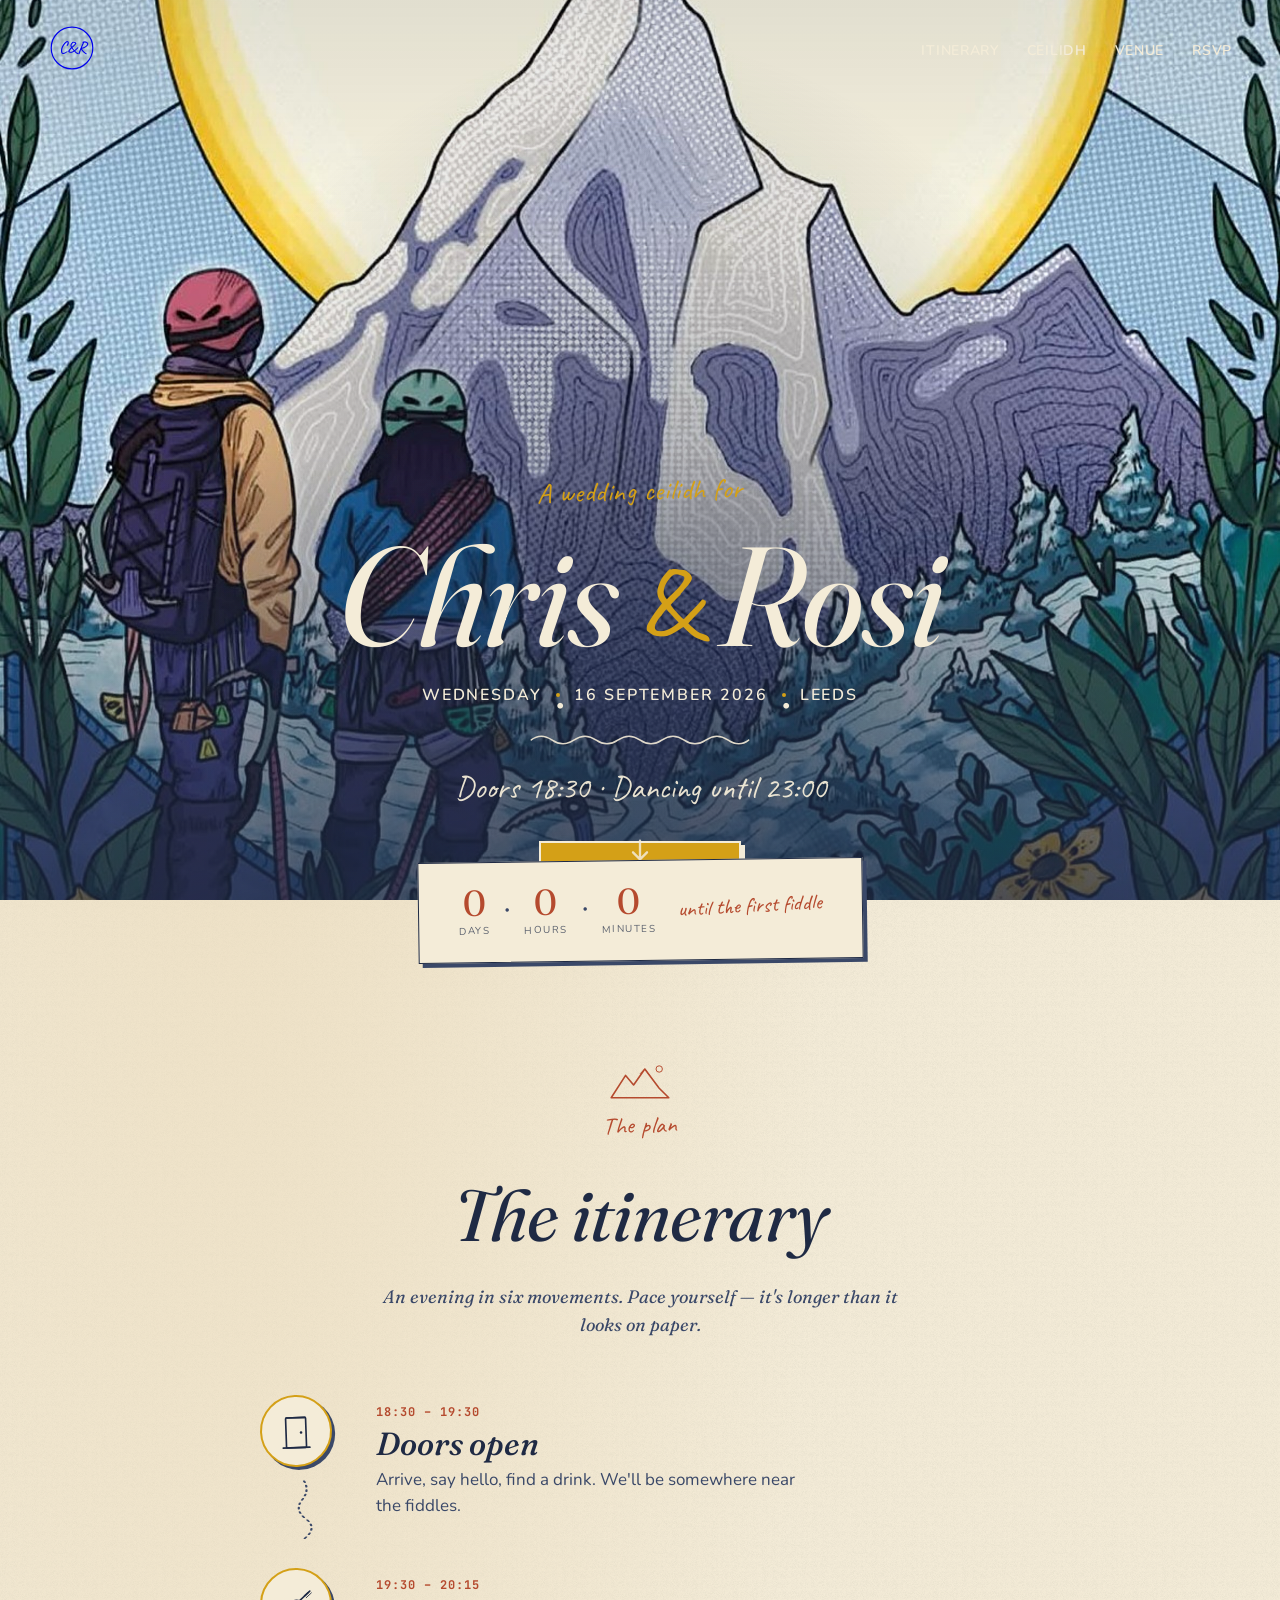
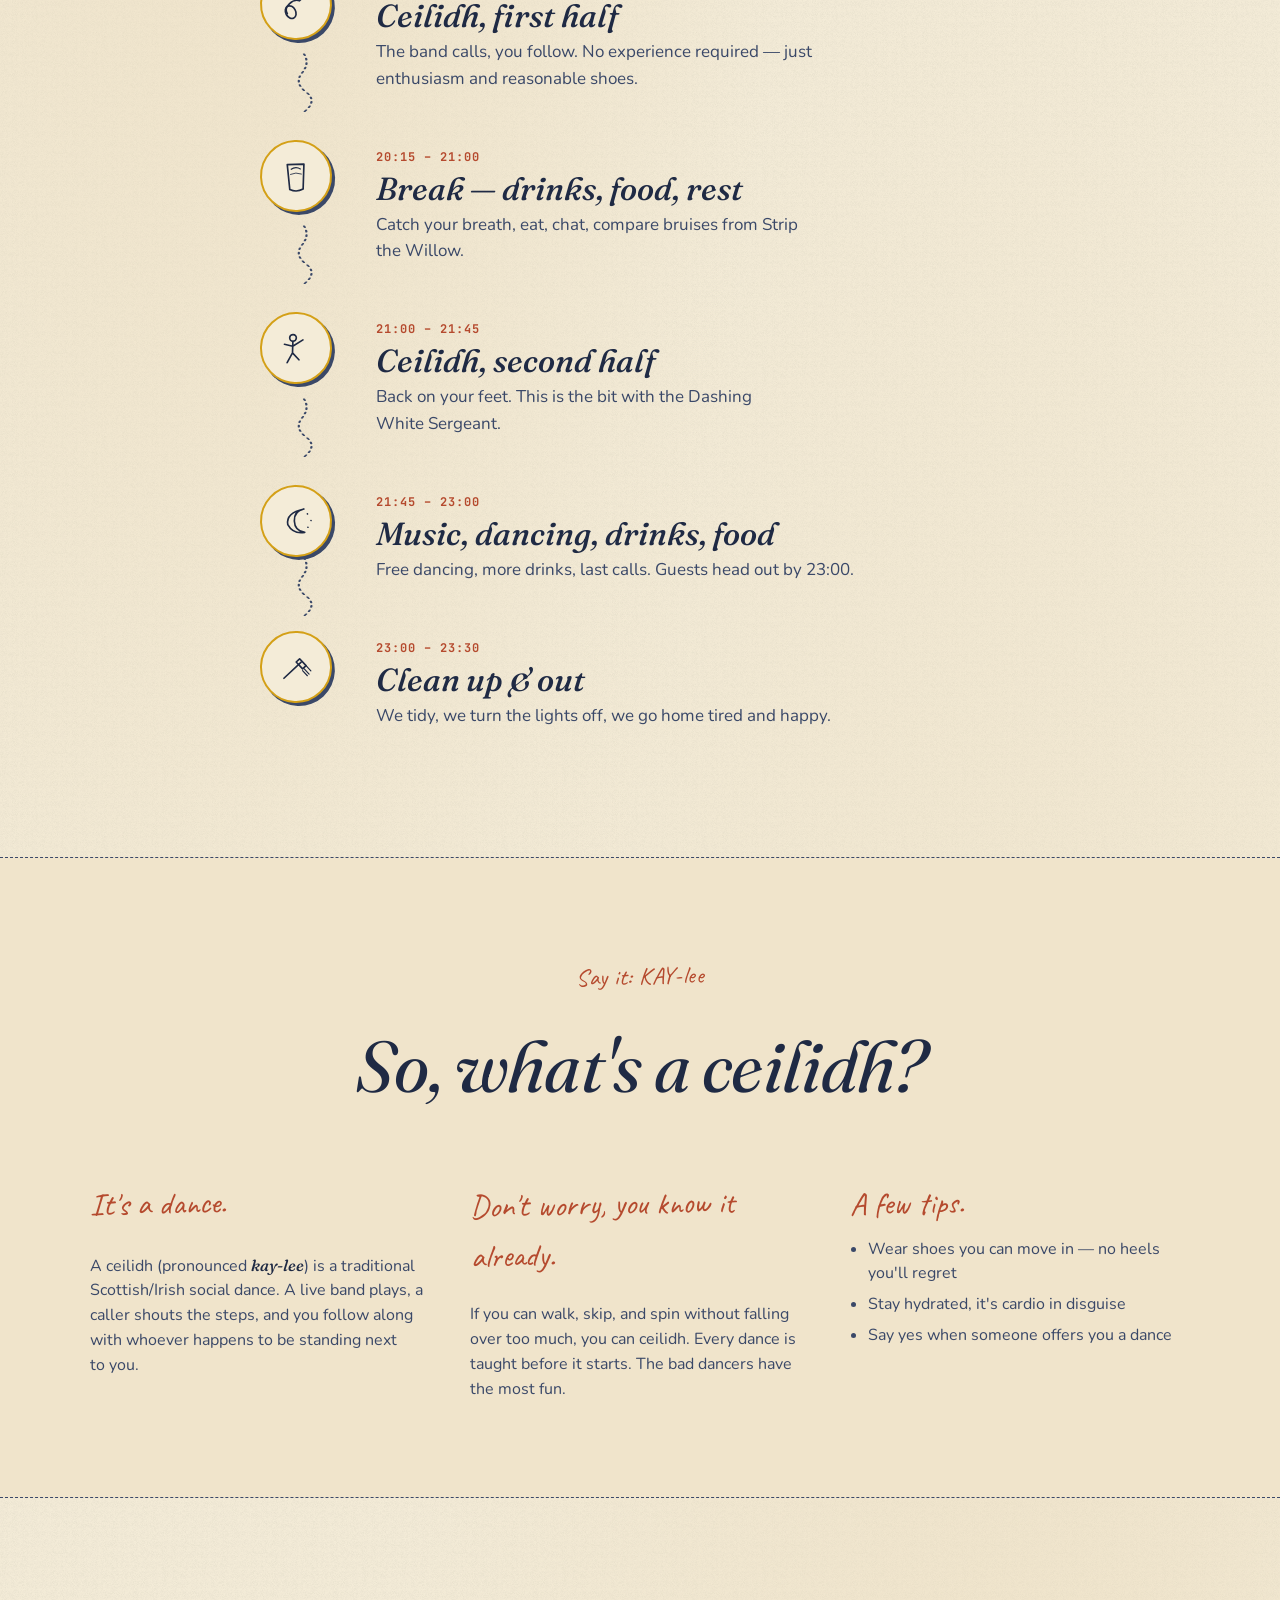
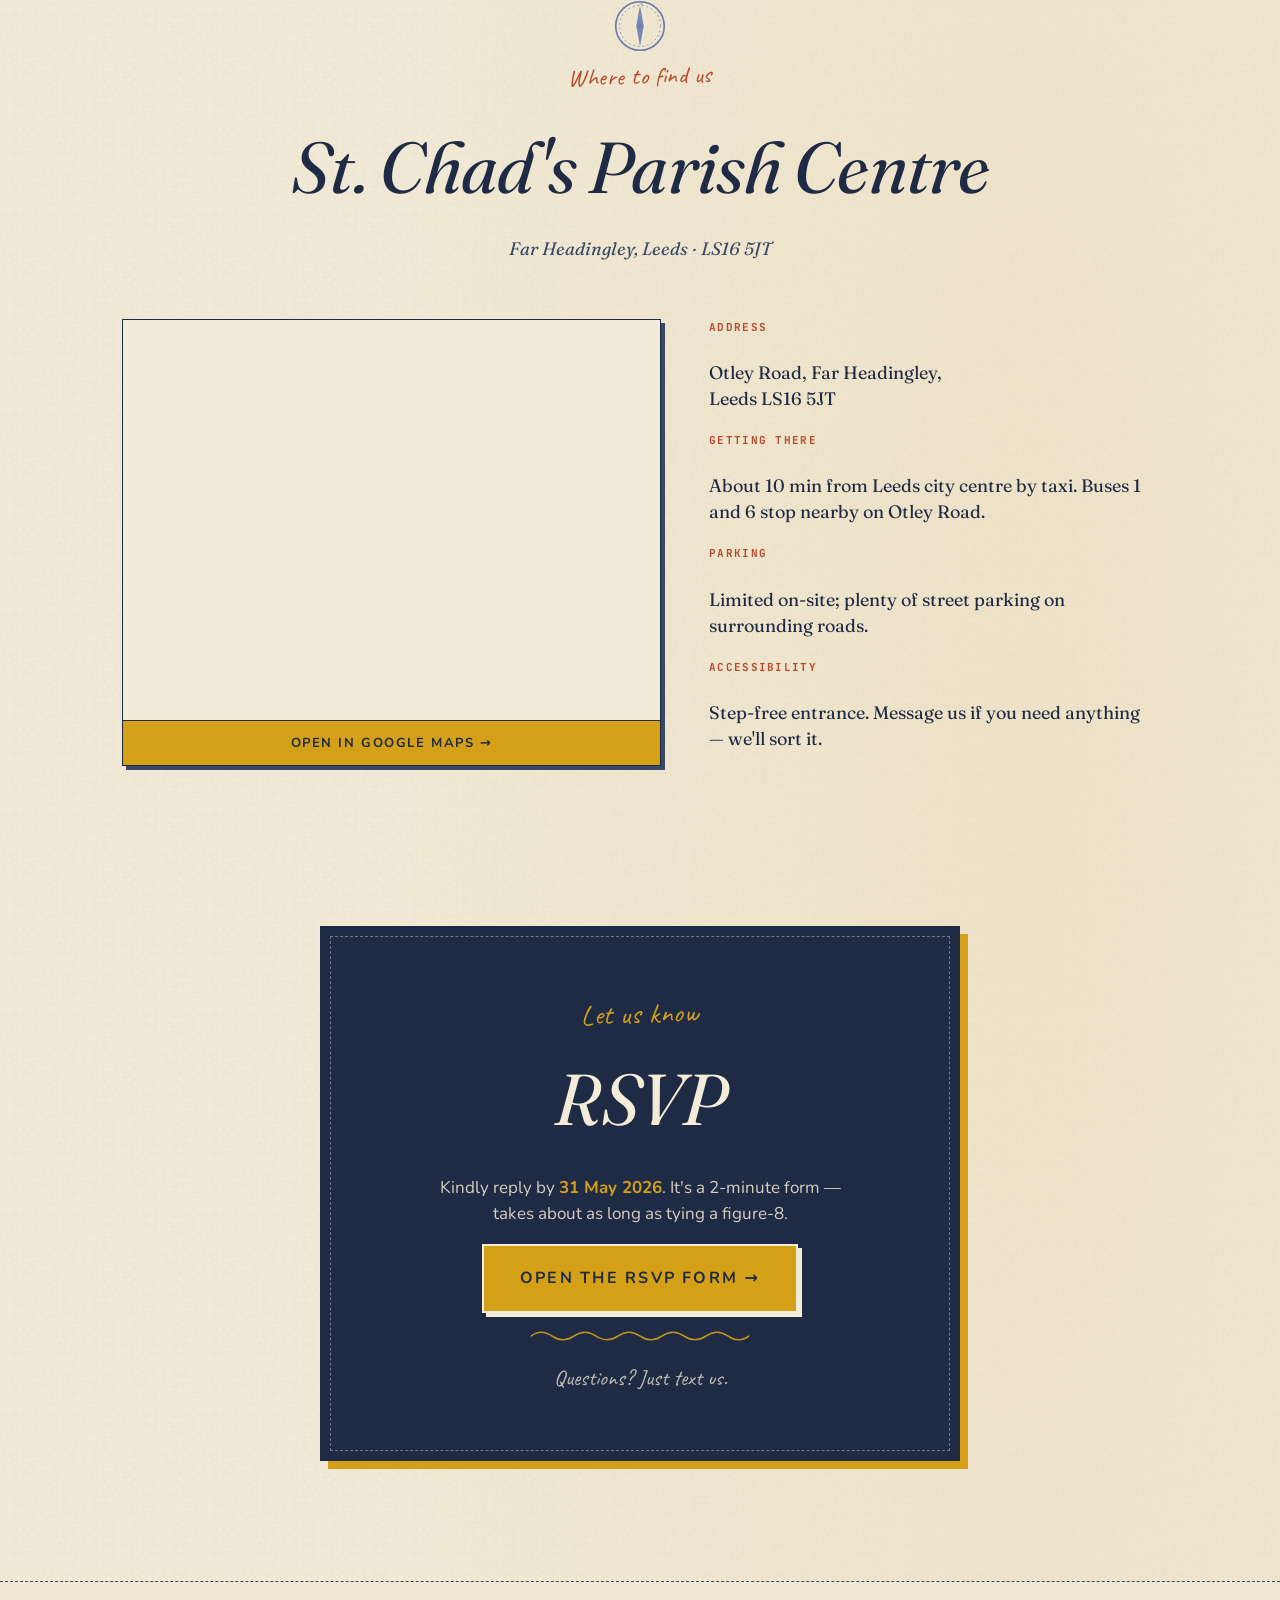
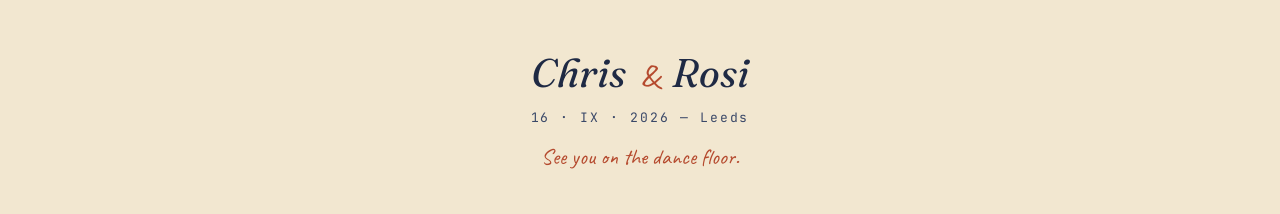
==== commit 573407b7: "updated" ====
--- a/index.html
+++ b/index.html
@@ -1,443 +1,182 @@
 <!DOCTYPE html>
-<!--[if lt IE 7]>      <html class="no-js lt-ie9 lt-ie8 lt-ie7"> <![endif]-->
-<!--[if IE 7]>         <html class="no-js lt-ie9 lt-ie8"> <![endif]-->
-<!--[if IE 8]>         <html class="no-js lt-ie9"> <![endif]-->
-<!--[if gt IE 8]><!--> <html class="no-js"> <!--<![endif]-->
-	<head>
-	<meta charset="utf-8">
-	<meta http-equiv="X-UA-Compatible" content="IE=edge">
-	<title>Chris &amp; Rosi</title>
-	<meta name="viewport" content="width=device-width, initial-scale=1">
-	<meta name="description" content="Free HTML5 Template by FREEHTML5.CO" />
-	<meta name="keywords" content="free html5, free template, free bootstrap, html5, css3, mobile first, responsive" />
-	<meta name="author" content="FREEHTML5.CO" />
+<html>
+<head>
+  <meta charset="utf-8">
+  <title>Chris &amp; Rosi · 16 September 2026 · Leeds</title>
+  <style>
+    * { margin: 0; padding: 0; box-sizing: border-box; }
+    body { background: #1f2a44; display: flex; align-items: center; justify-content: center; min-height: 100vh; font-family: -apple-system, BlinkMacSystemFont, sans-serif; }
+    #__bundler_loading { position: fixed; bottom: 20px; right: 20px; font: 13px/1.4 -apple-system, BlinkMacSystemFont, sans-serif; color: #666; background: #fff; padding: 8px 14px; border-radius: 8px; box-shadow: 0 1px 4px rgba(0,0,0,0.12); z-index: 10000; }
+    #__bundler_thumbnail { position: fixed; inset: 0; width: 100%; height: 100%; display: flex; align-items: center; justify-content: center; background: #1f2a44; z-index: 9999; }
+    #__bundler_thumbnail svg { width: 100%; height: 100%; object-fit: contain; }
+    #__bundler_placeholder { color: #999; font-size: 14px; }
+  </style>
+  <noscript>
+    <style>#__bundler_loading { display: none; }</style>
+    <div style="position:fixed;bottom:12px;left:12px;font:13px/1.4 -apple-system,BlinkMacSystemFont,sans-serif;color:#999;background:rgba(255,255,255,0.9);padding:6px 12px;border-radius:6px;box-shadow:0 1px 4px rgba(0,0,0,0.08);z-index:10000;">
+      This page requires JavaScript to display.
+    </div>
+  </noscript>
+</head>
+<body>
+  <div id="__bundler_thumbnail">
+  <svg viewBox="0 0 1200 800" xmlns="http://www.w3.org/2000/svg">
+    <rect width="1200" height="800" fill="#1f2a44"></rect>
+    <path d="M 100 620 L 380 300 L 520 460 L 720 220 L 960 500 L 1100 620 Z" fill="none" stroke="#f4ecd8" stroke-width="6" stroke-linejoin="round"></path>
+    <path d="M 680 260 L 720 220 L 760 280" fill="none" stroke="#f4ecd8" stroke-width="6"></path>
+    <circle cx="960" cy="180" r="52" fill="none" stroke="#d4a017" stroke-width="6"></circle>
+    <text x="600" y="720" text-anchor="middle" font-family="Georgia, serif" font-style="italic" font-size="64" fill="#f4ecd8">Chris &amp; Rosi</text>
+  </svg>
+</div>
+  <div id="__bundler_loading">Unpacking...</div>
 
-  <!-- 
-	//////////////////////////////////////////////////////
+  <script>
+    
+document.addEventListener('DOMContentLoaded', async function() {
+  const loading = document.getElementById('__bundler_loading');
+  function setStatus(msg) { if (loading) loading.textContent = msg; }
 
-	FREE HTML5 TEMPLATE 
-	DESIGNED & DEVELOPED by FREEHTML5.CO
-		
-	Website: 		http://freehtml5.co/
-	Email: 			info@freehtml5.co
-	Twitter: 		http://twitter.com/fh5co
-	Facebook: 		https://www.facebook.com/fh5co
+  // Error sink persists across replaceWith since it's on window, not the DOM.
+  window.addEventListener('error', function(e) {
+    var p = document.body || document.documentElement;
+    var d = document.getElementById('__bundler_err') || p.appendChild(document.createElement('div'));
+    d.id = '__bundler_err';
+    d.style.cssText = 'position:fixed;bottom:12px;left:12px;right:12px;font:12px/1.4 ui-monospace,monospace;background:#2a1215;color:#ff8a80;padding:10px 14px;border-radius:8px;border:1px solid #5c2b2e;z-index:99999;white-space:pre-wrap;max-height:40vh;overflow:auto';
+    d.textContent = (d.textContent ? d.textContent + String.fromCharCode(10) : '') +
+      '[bundle] ' + (e.message || e.type) +
+      (e.filename ? ' (' + e.filename.slice(0, 60) + ':' + e.lineno + ')' : '');
+  }, true);
 
-	//////////////////////////////////////////////////////
-	 -->
+  try {
+    const manifestEl = document.querySelector('script[type="__bundler/manifest"]');
+    const templateEl = document.querySelector('script[type="__bundler/template"]');
+    if (!manifestEl || !templateEl) {
+      setStatus('Error: missing bundle data');
+      console.error('[bundler] Missing script tags — manifestEl:', !!manifestEl, 'templateEl:', !!templateEl);
+      return;
+    }
 
-  	<!-- Facebook and Twitter integration -->
-	<meta property="og:title" content=""/>
-	<meta property="og:image" content=""/>
-	<meta property="og:url" content=""/>
-	<meta property="og:site_name" content=""/>
-	<meta property="og:description" content=""/>
-	<meta name="twitter:title" content="" />
-	<meta name="twitter:image" content="" />
-	<meta name="twitter:url" content="" />
-	<meta name="twitter:card" content="" />
+    const manifest = JSON.parse(manifestEl.textContent);
+    let template = JSON.parse(templateEl.textContent);
 
-	<link href='https://fonts.googleapis.com/css?family=Work+Sans:400,300,600,400italic,700' rel='stylesheet' type='text/css'>
-	<link href="https://fonts.googleapis.com/css?family=Sacramento" rel="stylesheet">
-	
-	<!-- Animate.css -->
-	<link rel="stylesheet" href="css/animate.css">
-	<!-- Icomoon Icon Fonts-->
-	<link rel="stylesheet" href="css/icomoon.css">
-	<!-- Bootstrap  -->
-	<link rel="stylesheet" href="css/bootstrap.css">
+    const uuids = Object.keys(manifest);
+    setStatus('Unpacking ' + uuids.length + ' assets...');
 
-	<!-- Magnific Popup -->
-	<link rel="stylesheet" href="css/magnific-popup.css">
+    const blobUrls = {};
+    await Promise.all(uuids.map(async (uuid) => {
+      const entry = manifest[uuid];
+      try {
+        const binaryStr = atob(entry.data);
+        const bytes = new Uint8Array(binaryStr.length);
+        for (let i = 0; i < binaryStr.length; i++) bytes[i] = binaryStr.charCodeAt(i);
 
-	<!-- Owl Carousel  -->
-	<link rel="stylesheet" href="css/owl.carousel.min.css">
-	<link rel="stylesheet" href="css/owl.theme.default.min.css">
+        let finalBytes = bytes;
+        if (entry.compressed) {
+          if (typeof DecompressionStream !== 'undefined') {
+            const ds = new DecompressionStream('gzip');
+            const writer = ds.writable.getWriter();
+            const reader = ds.readable.getReader();
+            writer.write(bytes);
+            writer.close();
+            const chunks = [];
+            let totalLen = 0;
+            while (true) {
+              const { done, value } = await reader.read();
+              if (done) break;
+              chunks.push(value);
+              totalLen += value.length;
+            }
+            finalBytes = new Uint8Array(totalLen);
+            let offset = 0;
+            for (const chunk of chunks) { finalBytes.set(chunk, offset); offset += chunk.length; }
+          } else {
+            console.warn('DecompressionStream not available, asset ' + uuid + ' may not render');
+          }
+        }
 
-	<!-- Theme style  -->
-	<link rel="stylesheet" href="css/style.css">
+        blobUrls[uuid] = URL.createObjectURL(new Blob([finalBytes], { type: entry.mime }));
+      } catch (err) {
+        console.error('Failed to decode asset ' + uuid + ':', err);
+        blobUrls[uuid] = URL.createObjectURL(new Blob([], { type: entry.mime }));
+      }
+    }));
 
-	<!-- Modernizr JS -->
-	<script src="js/modernizr-2.6.2.min.js"></script>
-	<!-- FOR IE9 below -->
-	<!--[if lt IE 9]>
-	<script src="js/respond.min.js"></script>
-	<![endif]-->
+    const extResEl = document.querySelector('script[type="__bundler/ext_resources"]');
+    const extResources = extResEl ? JSON.parse(extResEl.textContent) : [];
+    const resourceMap = {};
+    for (const entry of extResources) {
+      if (blobUrls[entry.uuid]) resourceMap[entry.id] = blobUrls[entry.uuid];
+    }
 
-	</head>
-	<body>
-		
-	<div class="fh5co-loader"></div>
-	
-	<div id="page">
-	<nav class="fh5co-nav" role="navigation">
-		<div class="container">
-			<div class="row">
-				<div class="col-xs-2">
-					<div id="fh5co-logo"><a href="index.html">Wedding<strong>.</strong></a></div>
-				</div>
-				<div class="col-xs-10 text-right menu-1">
-					<ul>
-						<li class="active"><a href="index.html">Home</a></li>
-						<li><a href="about.html">Story</a></li>
-						<li class="has-dropdown">
-							<a href="gallery.html">Gallery</a>
-							<ul class="dropdown">
-								<li><a href="#">HTML5</a></li>
-								<li><a href="#">CSS3</a></li>
-								<li><a href="#">Sass</a></li>
-								<li><a href="#">jQuery</a></li>
-							</ul>
-						</li>
-						<li><a href="contact.html">Contact</a></li>
-					</ul>
-				</div>
-			</div>
-			
-		</div>
-	</nav>
+    setStatus('Rendering...');
+    for (const uuid of uuids) template = template.split(uuid).join(blobUrls[uuid]);
 
-	<header id="fh5co-header" class="fh5co-cover" role="banner" style="background-image:url(images/landing%20page.jpg);" data-stellar-background-ratio="0.5">
-		<div class="overlay"></div>
-		<div class="container">
-			<div class="row">
-				<div class="col-md-8 col-md-offset-2 text-center">
-					<div class="display-t">
-						<div class="display-tc animate-box" data-animate-effect="fadeIn">
-							<h1>Rosi &amp; Chris</h1>
-							<h2>We Are Getting Married</h2>
-							<p><a href="https://forms.gle/REPLACE_WITH_YOUR_GOOGLE_FORM_LINK" target="_blank" rel="noopener noreferrer" class="btn btn-rsvp btn-lg">RSVP</a></p>
-							<p><a href="https://www.google.com/calendar/render?action=TEMPLATE&amp;text=Rosi+%26+Chris%27s+Wedding&amp;dates=20260926/20260927&amp;details=Join+us+to+celebrate+our+wedding%21&amp;location=Leeds%2C+UK" target="_blank" rel="noopener noreferrer" class="btn btn-default btn-sm">16th September Save The Date</a></p>
-						</div>
-					</div>
-				</div>
-			</div>
-		</div>
-	</header>
+    // Strip integrity + crossorigin — blob URLs from a file:// document inherit
+    // a null origin, so crossorigin forces a CORS fetch that SRI then rejects.
+    // The manifest bytes are ours; SRI protects against CDN compromise, not this.
+    template = template.replace(/\s+integrity="[^"]*"/gi, '').replace(/\s+crossorigin="[^"]*"/gi, '');
 
-	<div id="fh5co-couple">
-		<div class="container">
-			<div class="row">
-				<div class="col-md-8 col-md-offset-2 text-center fh5co-heading animate-box">
-					<h2>Hello!</h2>
-					<h3>September 26th, 2026 Leeds, UK</h3>
-					<p>We invited you to celebrate our wedding</p>
-				</div>
-			</div>
-			<div class="couple-wrap animate-box">
-				<div class="couple-half">
-					<div class="groom">
-						<img src="images/groom.jpg" alt="groom" class="img-responsive">
-					</div>
-					<div class="desc-groom">
-						<h3>Chris Horbaczewskyj</h3>
-						<p>Far far away, behind the word mountains, far from the countries Vokalia and Consonantia, there live the blind texts. Separated they live in Bookmarksgrove</p>
-					</div>
-				</div>
-				<p class="heart text-center"><i class="icon-heart2"></i></p>
-				<div class="couple-half">
-					<div class="bride">
-						<img src="images/bride.jpg" alt="groom" class="img-responsive">
-					</div>
-					<div class="desc-bride">
-						<h3>Rosi Elliott</h3>
-						<p>Far far away, behind the word mountains, far from the countries Vokalia and Consonantia, there live the blind texts. Separated they live in Bookmarksgrove</p>
-					</div>
-				</div>
-			</div>
-		</div>
-	</div>
+    const resourceScript = '<script>window.__resources = ' +
+      JSON.stringify(resourceMap).split('</' + 'script>').join('<\\/' + 'script>') +
+      ';</' + 'script>';
+    // Inject after <head> so the DOCTYPE stays first; prepending the script
+    // would push the parser into quirks mode. DOMParser always emits a <head>
+    // (synthesizing one if the source HTML omitted it) but may carry
+    // attributes through, so match the full opening tag. slice() rather than
+    // replace() keeps us clear of $-pattern substitution in resourceScript.
+    const headOpen = template.match(/<head[^>]*>/i);
+    if (headOpen) {
+      const i = headOpen.index + headOpen[0].length;
+      template = template.slice(0, i) + resourceScript + template.slice(i);
+    }
 
-	<div id="fh5co-event" class="fh5co-bg" style="background-image:url(images/img_bg_3.jpg);">
-		<div class="overlay"></div>
-		<div class="container">
-			<div class="row">
-				<div class="col-md-8 col-md-offset-2 text-center fh5co-heading animate-box">
-					<span>Our Special Events</span>
-					<h2>Wedding Events</h2>
-				</div>
-			</div>
-			<div class="row">
-				<div class="display-t">
-					<div class="display-tc">
-						<div class="col-md-10 col-md-offset-1">
-							<div class="col-md-6 col-md-offset-3 col-sm-6 col-sm-offset-3 text-center">
-								<div class="event-wrap animate-box">
-									<h3>Ceilidh</h3>
-									<div class="event-col">
-										<i class="icon-clock"></i>
-										<span>7:00 PM</span>
-										<span>12:00 AM</span>
-									</div>
-									<div class="event-col">
-										<i class="icon-calendar"></i>
-										<span>Saturday 26</span>
-										<span>September, 2026</span>
-									</div>
-									<p>A traditional folk dance where a caller guides everyone through the steps over a PA system — no experience needed, just follow along and have fun. Expect plenty of spinning, laughing, and the occasional collision.</p>
-								</div>
-							</div>
-						</div>
-					</div>
-				</div>
-			</div>
-		</div>
-	</div>
+    // Parse the template and swap the root element. Scripts inserted via
+    // DOMParser/replaceWith are inert per spec — re-create each with
+    // createElement so they execute, awaiting onload for src scripts to
+    // preserve ordering (React before ReactDOM before Babel before text/babel).
+    const doc = new DOMParser().parseFromString(template, 'text/html');
+    document.documentElement.replaceWith(doc.documentElement);
+    const dead = Array.from(document.scripts);
+    for (const old of dead) {
+      const s = document.createElement('script');
+      for (const a of old.attributes) s.setAttribute(a.name, a.value);
+      s.textContent = old.textContent;
+      // text/babel scripts with a src: fetch and inline. transformScriptTags
+      // does XHR against the src, but blob:null/ from a file:// origin is
+      // silently dropped. Inlining makes it a plain inline babel script,
+      // which transformScriptTags handles unconditionally.
+      if ((s.type === 'text/babel' || s.type === 'text/jsx') && s.src) {
+        const r = await fetch(s.src);
+        s.textContent = await r.text();
+        s.removeAttribute('src');
+      }
+      const p = s.src ? new Promise(function(r) { s.onload = s.onerror = r; }) : null;
+      old.replaceWith(s);
+      if (p) await p;
+    }
+    // Babel standalone auto-transforms type=text/babel on DOMContentLoaded,
+    // which fired before we swapped the document. Trigger manually if present.
+    if (window.Babel && typeof window.Babel.transformScriptTags === 'function') {
+      window.Babel.transformScriptTags();
+    }
+  } catch (err) {
+    setStatus('Error unpacking: ' + err.message);
+    console.error('Bundle unpack error:', err);
+  }
+});
 
-	<div id="fh5co-couple-story">
-		<div class="container">
-			<div class="row">
-				<div class="col-md-8 col-md-offset-2 text-center fh5co-heading animate-box">
-					<span>We Love Each Other</span>
-					<h2>Our Story</h2>
-					<p>Far far away, behind the word mountains, far from the countries Vokalia and Consonantia, there live the blind texts.</p>
-				</div>
-			</div>
-			<div class="row">
-				<div class="col-md-12 col-md-offset-0">
-					<ul class="timeline animate-box">
-						<li class="animate-box">
-							<div class="timeline-badge" style="background-image:url(images/couple-1.jpg);"></div>
-							<div class="timeline-panel">
-								<div class="timeline-heading">
-									<h3 class="timeline-title">First We Met</h3>
-									<span class="date"></span>
-								</div>
-								<div class="timeline-body">
-									<p>We're pretty sure it was at judo &mdash; or something along those lines. The exact details are a bit hazy, but the rest is history.</p>
-								</div>
-							</div>
-						</li>
-						<li class="timeline-inverted animate-box">
-							<div class="timeline-badge" style="background-image:url(images/couple-2.jpg);"></div>
-							<div class="timeline-panel">
-								<div class="timeline-heading">
-									<h3 class="timeline-title">First Date</h3>
-									<span class="date"></span>
-								</div>
-								<div class="timeline-body">
-									<p>They both did chemistry &mdash; turns out the bond was more than just covalent.</p>
-								</div>
-							</div>
-						</li>
-						<li class="animate-box">
-							<div class="timeline-badge" style="background-image:url(images/couple-3.jpg);"></div>
-							<div class="timeline-panel">
-								<div class="timeline-heading">
-									<h3 class="timeline-title">In A Relationship</h3>
-									<span class="date"></span>
-								</div>
-								<div class="timeline-body">
-									<p>Now convenient climbing partners and partners-in-crime for all manner of adventures &mdash; from crags to camping trips and everything in between.</p>
-								</div>
-							</div>
-						</li>
-			    	</ul>
-				</div>
-			</div>
-		</div>
-	</div>
+  </script>
 
-	<div id="fh5co-testimonial">
-		<div class="container">
-			<div class="row">
-				<div class="row animate-box">
-					<div class="col-md-8 col-md-offset-2 text-center fh5co-heading">
-						<span>Best Wishes</span>
-						<h2>Friends Wishes</h2>
-					</div>
-				</div>
-				<div class="row">
-					<div class="col-md-12 animate-box">
-						<div class="wrap-testimony">
-							<div class="owl-carousel-fullwidth">
-								<div class="item">
-									<div class="testimony-slide active text-center">
-										<figure>
-											<img src="images/couple-1.jpg" alt="user">
-										</figure>
-										<span>John Doe, via <a href="#" class="twitter">Twitter</a></span>
-										<blockquote>
-											<p>"Far far away, behind the word mountains, far from the countries Vokalia and Consonantia, there live the blind texts. Separated they live in Bookmarksgrove right at the coast of the Semantics"</p>
-										</blockquote>
-									</div>
-								</div>
-								<div class="item">
-									<div class="testimony-slide active text-center">
-										<figure>
-											<img src="images/couple-2.jpg" alt="user">
-										</figure>
-										<span>John Doe, via <a href="#" class="twitter">Twitter</a></span>
-										<blockquote>
-											<p>"Far far away, behind the word mountains, far from the countries Vokalia and Consonantia, at the coast of the Semantics, a large language ocean."</p>
-										</blockquote>
-									</div>
-								</div>
-								<div class="item">
-									<div class="testimony-slide active text-center">
-										<figure>
-											<img src="images/couple-3.jpg" alt="user">
-										</figure>
-										<span>John Doe, via <a href="#" class="twitter">Twitter</a></span>
-										<blockquote>
-											<p>"Far far away, far from the countries Vokalia and Consonantia, there live the blind texts. Separated they live in Bookmarksgrove right at the coast of the Semantics, a large language ocean."</p>
-										</blockquote>
-									</div>
-								</div>
-							</div>
-						</div>
-					</div>
-				</div>
-			</div>
-		</div>
-	</div>
+  <script type="__bundler/manifest">
+{"20b1992a-bbfb-423f-8004-0ec75414c8f5":{"mime":"image/jpeg","compressed":false,"data":"/9j/4AAQSkZJRgABAQAAAQABAAD/[base64]/2wBDAAMCAgMCAgMDAwMEAwMEBQgFBQQEBQoHBwYIDAoMDAsKCwsNDhIQDQ4RDgsLEBYQERMUFRUVDA8XGBYUGBIUFRT/2wBDAQMEBAUEBQkFBQkUDQsNFBQUFBQUFBQUFBQUFBQUFBQUFBQUFBQUFBQUFBQUFBQUFBQUFBQUFBQUFBQUFBQUFBT/wAARCAhACUYDASIAAhEBAxEB/8QAHgAAAQQDAQEBAAAAAAAAAAAABgAEBQcCAwgJAQr/xABSEAABAwQBAwIEAwUGBAQCAhMBAgMEAAUGESEHEjETQQgUIlEyYXEJFSOBkRYzQqGxwSRSYtFDcoLhFyXw8TRTkqKyGCZjRHODJzVUk8IZZOL/xAAcAQABBQEBAQAAAAAAAAAAAAAAAQIDBAUGBwj/xAA5EQACAgICAgIBBAICAQIFAgcAAQIDBBESIQUxEyJBBhQyUSNhM3FCFSQ0Q4GhsfAHFpHRJVLh8f/aAAwDAQACEQMRAD8Apj4oPgIu2NTJ9+xm3rkQAAokK4Ghzwa5htF2mWNhdtUy+zLRtJQGirn+lfoAvd3s0zG1wpLTb7biSFNkVU2P9EunU0uT1Y6yw7sqKyO7f+VaLq0Y3PfTPKv4f/hEzjr7lbMtVoWiG6sFanFBOgPfmvSe/wCaYn8AvSV23SZKGb2tkekhJ7yVa/8Aej1zPcU6BYjdsgMdmEyps/Lp2EnYBFeOXW7rPfviS6lyJk19x2H6xDaSdgDdQ8uPQu+XbF1G6s5t8TmXzpktfc0+5sDQH0+1GWJ9LbdjtmRLnfXJa+oin3T7p8xiCWXyvSSNnYrblGREXNuFDHqIfOjrxWdZLbK9ktvS9GeOz0PXa6XJlJTFfSBv9BqqstVvbvfVKIUfxEGUgnX/AJhVpX1bOHYdOacAT2JB3+tRnwR9P3uonWmH9Jdjer3HY/nVvHWxddbPXOVklqt2HWa0x1EFthG+D/[base64]/rQ0Bhjl2bjzF3BSD6ajU/fM5Q3aV+gnfdX35a3w7WLWUpDp9918k4q2LV2JGxrzQBC43fLlIiuOOt/Sr7VnZsqMaY5H7ilRPgipvAG7fCW9FkvBwjfBFDF9caj5A67EY7kA+QaAHt3tErIXnZKhsa9q0YM2qG+4wtsjnVE+MZNEj2xanQCSOQfNQbWTxl3Zfy7fk+1AGGaWpiTdGknk1N22ztWxLavA1vmh+4SlvzkPLHg+9PpFxk3ZaGY/sPagB1Iv8GXeQzrSPG900zRxq3RUraG0Eg7oXdtc1m7obKSF93mj/ILMk4wj1tFfb/[base64]/QysdtOPzHIrySXu4arkf9rDlDIx/FrWEakH1ON/pXX2TXp2UqHPhp7n3leB54NeeX7Ua/zJ+V2Rh9ooWzscj7gVn5fVDLGOt5CLQ/Zy2lcPAbjcD4UkAf511FHR8vbSlXBeJP8AnVBfA7BVauhzStaLw2T/AOqr+dd74zf3b+1fG36mu5eRl/2z2rBjrHRpSADXxA27WZGlViz/AHtczDs0pP0EVuT2REmnvfoCmsTiGmtpOyK0a0Zk/RuhDTgFESB2tA/eh6MdSEiiFR7WEGus8f6MuwQ86p60NAcUwJIlAe1SKRyAK38f2VZm5n8VSGvpqPZ/FUh/[base64]/zo0GzFgx3biYxc7ZTftrjn86zbStdyLDfAZ5Us+K2IgInR1IW36SnPJB2ePzrjz4/fi3b6I4W7i+Nywm/voKNIVtYq1VErgv8AtDvjZtWF49Kw3HZqJF0eBQ6UDevyryi6W3BFy6uWJ2WrXrzAXFkfc7rfe2MryuRbskvXqvLluLJcdGt81HZB347lNofZV6fpuJV3gfmN1d4/2IfpBxKPHbxfHlRCFRBHTyP/ACipB7RekrT+HigD4c75++uhWL3JavUQuMOd743qrCmdiQrs/[base64]/[base64]/v6knBxV2JGa2h2is6+DgUk8mpwPtKlSpgCpUqVACpUqVACpUqVAH0DisD5rMHisD5p7A+HxWhfNbXOK0nmoGBrcQDWBbBArNWya+HxVFjkN3AAaVfXRWJ8VC0So++1N1J0o05/wANaFDmq8/RKjVoUiOaVI+azX/IkR919NaXB9Nbv8NaXPw1VsHR9jdY+utS/wAVbnOFg02cP1VjWLssoa3tsvWKUD51VbdM3RHyNSdc9xqybgoqhSEedp8VWWIlMPKueNqrqPEvtFDI9FvKvAZd9NFapk1xflNYy7cUupeT4qTaYb+V9RwDeq7/AP8AExZEfbrkuOO0g1qmtuyVdwG62JaC3Nj7+1PDMRGQAQDSije3OPRxsjQrXJWZz+iKcs3Bt0EapoqY3Hf3r3oATlvSy4lWvFO5UtTsYNp51WqTObkq0mtLDLnqeeKAPrDSm5AUngU/[base64]/OpN5gIZ+rzQA4gXBa7RpauRUQiSp+VsHYBpxGgreQsJVpIrVaoqW1LCiNg+5oAczbj6KQB5pqma5JRoCt9xZQ4vQ5FaoqksK1rigDXGC0SBsU8nM+snWvasFuJDuwKyMsboAxx23LjXBDyOUJJ3XDf7XjCvn8Jtd5QkntCgoj28V3JFniO+4Gj9OxVH/Hvhp6j9Bru1HbKnYSAscff/6qRrQsn0eLfTZhv5VTo5W0d1fePzGMztbbT/AbGqoDpS4bbk0u1yvKlFPPHjdXBj0o4tdlMLGkL8bqJyMu56YJ9UOmjdrHzViPquFW1jx4P51eXwh/HVd+h2Ux7Ff2wbA5pC08HX58fnQTmDa3LaZKT6zi/KfFVdkuFSLbY2b5DRtSiSpOtkc03YlU9M9S/iD+E7DfjAwIZligEq9zE+oFJcKTv+ZrzNzH4PuonSm6ympEV6MEK0haUd+66z/Zs/FbKs19/stksn0IB+hv1FcDdenuQQLHfLaZj1uYujGu71AAd0404vaPDnpZ8Bma9SoD91nwHW1LOxvjdKvbex3+02y0sIgW9LLfI7AANc/pSp2g7/so+7WibAfLqlKcjq8q9qP8CkRLJhNxvFzWhMZtPcoq40BusLZdY+R438iGACoE+ofy5rh748/iSTgmJHDLHNLcuaChYbPIAPNac57Rjre9HL3xyfEZK6w9TLjZrHKUcSjOhDSGzoKPv/nUf0v6dw8ait3R1jvadSCkK871QN0lwBN0nfvK5pPyoJUe/wDxGrfRfUdy4aFhLDH4E+2qybN7Huf/AIo35hlqbdji3CNLXwkUNdMrQ5NC50sfQs7BPNNr/cWMndRb0/4T7eKM4TYsNhQyQAEiq84leT7K366ZEw5BEJv+9XwobrqP9mThyrJaJmTPMlJaUChSh52SK4ryxC8z6notscFXqvIQAOftuvZjpV02tvSvoXYLS00lE6W33OK8HyDWlixLH/[base64]/FajjrZkhqENfmKhptleRektSuRv3oAI5GZ2+7tIUsFJ1/ymtke9Ro1reShzg/ZNOb/AGGDFx9pxspS5rjQqBw9Udt9xuc6C3vXIoAGZUh2Zc2pJ7gndWLGvLr2PONIT3EJ1X3KmrDBtLLjAT3H7frUPFyFiHBV2J2DQALWaFLk3FYHchajR/BsEW0Wxbtz0VK8bqOs92gh/wCZWAlVRGY5K/cJHptbUyPtQBJxceblyJchs7SocAeKb4nbYVvuilStcH3p1hTzjsRKUqJUoHzQ7kkebGubwb2Od8UAF+bSrO4gsRnh3AeyaiMCutugzlLkPkAfdJqOx+FKuChJeSSk/cUQu4/G0Ae1Kz9qAG2W5BEFw9aOrf59tRy8jMuICpaikflW7IbSYTYUpYI49qIbTard/ZgvOuJKteNUAM42VIcgCIyj6tewoUurLiJwdeCkj890/s86PHufqKT9CVUWXefZbpbStaUhaRQBpxOO1MtSlP72B43QVLsBuGTq9A9iQfan1oyhTAdaYBKeQNU4sEtpclx99XYre+aUAjtmPRLc0r59QVse9MTb7TKKwwAKh8iu8mYVegSoa9qZYimVJcWhwFJ370r6kNl+CeszkW2X6P6qe5nZI34rzq/amZ5ByPq1brbCCSWSlKiB+Qr0VvVpciOwfST3bCt/0ryR+OJ0yevUsLGnG3W/f9Kz/ILWPsu4nd6O/PhttX7j6JWlpP8A4je/86shnuT3pPvQZ0RYXG6JYstZ5W2aOFpUj+J96+JfPvfkGe2Yq1jo+DzSaG3KSTyKzZTpys6ssyCKJzESK3+kQAa0wv8A7HTT1w6Qmr8GZ0zWzw8k/nRF+OKmh5j6liiNof8ACp39q6fAkZdnswCgp0Kp+hQPvUc02SN+9SLDR7BXU48dMpTHEcfVT8cCmjI0RTw/hrqaHpFGZjSA3WIrYnwKsv8AkQI2sD6qfnhNM2B9VPP8NdBjx1HZWtMR4r7XweK+1dSK5jo0tGsqVSpAawNVmBqvtKlA+KrGslVjQBmGwBuse7msgSEGtbStrO6AN29J1Wsj6dVko/[base64]/AC/0rxNYm374tviPXe3gt0rlJ20QVAo3rz4HFHHxyfEzefiP6ySMXsUlxNiZfTHYZQdgngH/ADruH4RPhch9BcGD12toVepjAdS+Rsg63/vWjTAhOafjvseO9PW8exayIbS5GbHcEDX1KAJ/zrkbrDhE/GcWx26TmygzCotlQ86NXF8UF7uGadeXWpe9My20aP2KgKvT9pX0ph4/0M6Yy4rYQpDDhWUj30k/71blHQHXn7NnN15t8MdmYfO3IaS2d88EnX+ldMS0pYkIA57d157/ALGrL3rrg+UWlxX0RC0UJJ/[base64]/QgqVKlT2wFSpUqQcKlSpUAKlSpUAKlSpUAfT9qxI3X2lStgaHFc1rUa2LTzWtSagYGtaqxKtjVJfmsSOKryjocjFY4/OsBxW0jda1cGqsnolQv8NaT5rd/hrSfNV5eiVGo+a+HzX0+a+HzWY/5D0ZbFaXDWytDhqvYPianFbrSpPdWxfBrGsmxFlGl1jba9/aqfLny+bED/nFXP296F/pVNXNIZzQk8fWK3/Ev7FHI9F3OzkfKtpV/wAoqKkPyHFBDIJFOHnGfkW3FD/CKdQpLTbaXEgV6Gv4oxJGq3I+Xa7HDon71ouEQqGx4rGVK+YkbRwKfMSEuJ7D+lOFNdhYhd5cckaP2KaxurUFyT3okb/LtNaZKFod9Nvjf2r5DiOet2rO/wBRQA5YYhN6KeazflM8JR7V9lREMnaeaiY/c5L17b96AHT7/asJ1xUk1MSqP6Y1vVKXEQiKXffVRtr+pwrPigDQ8XIzoPJFPxcm1NaU2e6nEx6O0rtI5po/LajI7uzYoA1sxn5IJbBrfBaSy+UyT2/rWVlumgdeKjr08qa+e3Y/SgB9Ot0Z1zuDlZWhqGmR2ur1+orRa2nO7bqD2j7mtM51tUntQ3o/rQA8yURW3x6fP6U1jPMtpCkjVfUpSlYEjn9akn7UHooWyONUAa3bpHbY2E/[base64]/QSsuIGlgVHttyFLMt5R9NXGqa3sY2eDPXTD5PSvrfd7XNjmF6cjubIO9gndG1zhSL/ZWrlDQJLjCQXee3VdN/tRuiDFvetvUqDF7mkk/MlPO96A3XJ3S7J25cd2DPT2iangb8aqsylZDZPyLsmbhiHAoeq2DtPv5pxhs1F8sLrKkbJ40Rv3oaltNxZElhlX/DpP4alsFyONGCmWEju3UaZTXTAvOMXnYFfWLlCfVHbKu8FH/tXpp+zw+KV3O7a5jd+mB2S2lKWSsjfiuIL/a2Misy/mkeuHQfS/Kqk6c5rf8Aod1ShSIy1x0+qDoK47f/AKqnRfqmz3yuNnD12kuOICArRSB4pVAdB8/h9b+nVuyNh7lxASsJ5OwNc/0pVNtFxRbWyvOoGdY30k6I3C+3a6CK/wCkr5dXYdqV48V4r3+6Xfrl1HmXdRVNU+8ShKlaHaD/AJcV1L+0f+If9+5CjCbI8PkGOFqQdhW9GufOn1gOK4/+8ZH0Oq5Sj3O6WUtmTpxjsMZq2rJbI1pZ0A0NK196HLrdmYjhjsbLj3FanZMiXcHXvKFc6P6U1t9uVc7y29on0zzUeyq2G+D4souh90c+ead9Sbyxa4BYCwFAH3ohjSxa7eDrWk/aqRySU/nOYG3sqP4tADmmJbZKkWz8EXSpzO+rqL/Pa7obK+47TseOK9Qb69Il+kFAphMdqGU/0BqmPgj6aQenXTe3LuLYFzdCi7saPnir/wA2kNN2Jt1lOl722kfrzWvjw0iTf9ks/hqJ9k9VbnITvVAyLQ9IWYzauAof604t+dvvoETuVogAinybXKaPrtK/FzUwBHccHiizhxTie5KQajsdkRWgplawAnioSZ++ih1C3FdmqcYdi79yjOqUv6qAJeNGgy7oS08O8H7V8y2fDt8UoYf3I14CaG8jts/HnNtP9rhOjoUT49hSL/ZBKkSQqTrfIo2BFYBe3zJU1L+/v5rHqVMcRcWXIQ2fyrZb4aLRf3WpBAA/OnN8bjyn0KbUk8/egCHhKut1ZjofCg2To7qZv+KJiw9NL/[base64]/[base64]/lXskjH2cfiukH6PSVyP0NeLPXa4KvXxEX+MjlCZjIBP/AJhWZ5KfDDbNHBW8hHqL07iKjdIcXYc4LbOz/PRoklOJcjtutnlHkUytcY2rFLTEWOBHR/LaRTqO2ErWz7Ebr4Z81Zz8jP8A7PbcVf4kfUDXNbY6e9ytLZ7t04t5/j6NFfaRJP8AiEEJHpo5p2VdyNVpb/uxWwD6K0Ix7M2foTX0LFEccd0cUOpG1D2ojicR011fjoGZYfWkaNP2F6FMmzunDZO66qldlCQ9a8inX+GmjPJFO/8ADXQ0ropTMUjis0c8UgNoNfGOV1bj/[base64]/wDa6TbyIgSojZdra2yr5d1wHl3XHvTN7Y1mEZ5Cm2Yvpd4c3pBOu0DzzXBf7TP4tHMCs/8A8PsRnBy8y0FMlpvj00+T9X6e1dG/Fp10tvw/dJpVxlyUJvDrZTGG9K342P61419N8dzP4yOuzMBRelNSJBU8/wBuw2jfuf0q9XF6IGW7+zz+HNzqFd280ucVbrLD5Whxad9xCjs/1r2LtV5tkuzyvnPTREiNAHvGtJCef9KgOinSewdDOn7GM2thsJgND1VADaiRuq36k3f5XFsiLai2j0leOPY1oQ9jTyWzvKG8x+Ky9tRD6wkzkJiFI4+k8/6V3b8ddhlZL8M1skOI9RNtjgaPtvQrhP4Xse/tv8UsRTbPf6UpwpVvYPndek3xmWVaOgt3hsukJZZSVo1/OrQHNn7IG5KtGbXS0FevmUKUU/8AlSTXqhcG2kuOKIJU2eB+teKv7M/[base64]/[base64]/hrSfNQPtEiNR818r6fNfKzZeyRCNaXBzTjXFaXKin6HRGiho0tcVmtP3r5rism1FlCi673gf8Q4qnMvHoZchQ9lVcIG32wONg1Uufslm/rX9lDmtfxXU0U8n0Wrb4iJ1iiLd4+k1imJtCUNngVhZny7j8TnjtrbFcPGvNej+4Iwn7HMaHGZP8Xg18mpaa5Z/ypvcyvYPilAiuyhoc/rTxRxBIdXyQP1rC4PGM59JrWqKqK7wrVbxbhL5KqAMLdNTIBS8eaxmhLZ23W5NnQ2+FFWgK+SCx3+mCDqgBu86+9DSDvtp3GbAYA2O6tzgaTA9t/rUbBkpTI0pX00AN5anm5g7/G6mRb0Ox0rI3xWu6RW32PWQeRzTYXF5mJ2jkCgDQhLbL/anxv2qUTFjtpDh1vzUba2TIR3K87962T/UQnQ3qgB6qYzyoDgVHR/l3Jpc99+KytCBJUWT5P3rCXDNul/lugCQyBtlbGmvxaqNtd6cbbLCgdeKePFEgdyfGq1x2mGlFSkjdACeSh1OwOa0qiSFN8b1W64yGmGwpH9KeR5pdg/SNaHvQA1hWsvRiVcGtMiCtpGq0puroUQnxTpt9ctIBoAkLNFbmW/tJ+sVFvMpi3LSjwKbqffjXMssEhNbWorsp0qWTugCWdSwryabuOstH6SKT1tc9Aq7uRUdb4S5MgpUff3oA+OyBIuCGd6QT5oiuLPpQg0hQKSKibzZE2xkOJP8T70rc+uXF0pXOqXWyDTK6649NWernRvJMaeQFuemFBBG+RsjVeHuRRpOB5K3bXUFq4xH1tlo8cFWh/lX6GrN6LbS2lIC2nQUuPH3/IivI39pr8P7uI9WI+Q2tkt2+SfUceSngcCoJRDXRTd8xSXIimdHPd3ICjr9KDsOkvQr24xJGlb43R306ygXFg29S+8hOuffihXNoDljvCpKQRz7VBoymuw4t1/ctTSBKPeXN6H2qts5t8rIru5Kj8Ja54ojtF0buMIlw9y2U7Fb+nTjV4uctmVoIVsDf86eieHRcnwWfFxfemVju9nQr+G0UAJURoefY0q5jzdiZ0/vTzluKktyzs9o+1KpS6p/7GeOWyb1Cy127XdZcSSC6pR34HFH+QXFEhBiJ+hljQZ+x+9DeIMLsGNx1k/xJO+8+/B4rO8Tf4LbbnChykihozpPZ8uc11ooDPJ1Rj0ugqn+qpwfxODQpYWDdJbex3A8eKtG0W4YXCcnOABtQ8E0JFdojeqmajFMaQGG0qlaKTzU78B/Q+V1kzlF7cZLiW3O5RPiqDyV6Z1LztuzW5pa0vuhACTvVetXwh9LovwuYO0JMf1Z8xAPHnZ5/wB6swr/[base64]/J1qdd4AG6hUXO62qQuLFCi2Drg0W3B9FhiONAgL1UbjE1u4FwdoUv70AQEWDJvN9UX3Snu1zUvkeBKtLLcpt5X31TO93ZNiuTivS0Rqn7uci/W5tkIJI4oAYWiFNvExtt53THjZqUyvp+Lf2OpkAtnndRipcqEUKaQQ354ppkN/uUlKA4Feh9qAC1ESM7jTMVxQ2N+a1WfF7fF7n1FOhUJEhT7haWZCe4JO+K1NSZRkmGVEE8UATWTZO3BY+UiaUkeTTizXIXOxq1/eAa4qFn4LKairmdxUnWzTzBnG2Urjq8++6ABh92Vj1x1EUe8nfmiEruGVxAJuwlPk0p9pRPyhr0TtIJJogfucW0WqUl0ALQB4oADH4rlkmojwipQH51g81JvV0S1KBSge5/St1ivbc6+FGu5XsTUpk05Nu/iBOlffVAG6V0+aasqZfrkLHOt1FWwu3KeiCXdJHG9V9ObPXZBgtoPaBrzTJMKdCWZjSCFDmgAhv/[base64]/0NeOHU6G238TF3Sr++cmNa/koV7Sv3iDZcSluI0Hwyvj+RrxSvNyTlHxJKdHLrk0b/AJKrnvMyawpf9M1fHLeSj1tlrDlrhgckR2h/96K0tbShNfXUFFvig+Qw3/8Agis2uWk18P8AkFyz5v8A2e3Yy/xHxPFb4A/jVoT71vgf31WKfaEs/iEjA/h1tSND71qZOm6zSritdLRmz9H1Cv4o/WiKH/cihtB/ip/WiWF/cV0/jnozLDc2mnDSOabtndO2fNdTSuyhIcsJ5p32/TTRpXPFOyoaroqV0UZ+zE/hr4zwqvhOhSZPNWI/yIZMft1uTWlqtya6Oj+JTk9mQQr3pEgViXVb/KtiEhfmrQxiSoBGvvWBBI0PFfXAEuarAk93FOQ1nylSpUopn5rFXJr4DSoAy/[base64]/aifFo9YYI6YY7ISkzh2zZDSxtOtHVWIV/kiZxl8b3XvIviV6xi3x1Lessd8s21DZ+l3wFHQ+x/0r1D+BD4frH0N6RsXdTDaL/PZCn1rT9TfB4H67rhf4EPhh/tnkkXIL2hblnQfUircbOt/wCL/OvUCK29e/lrZbU+lFgDsJ3oKBq5Fa6G6GiLjKdfedU+paH1639+aXW/GYFs6JZBIdSCtEUrKvHnj/eivKrDEttjY9BAS4nnuB8muafjJ6pzLH0MyCN8wUJebSgD+eqsLoazzv8AgWv/AO5viPaZYb7mm5LpB8+d16u9S8Gc6kdNsnckJ1FcikoGvOkndebH7MrADf8Aqbcb3Kb7hGWVb19916vW/KYKcUuNqfA03HcR+u0mp16I2eIPwyyGcM+IvC2Ij+jEmvtqB88q0K97576m3AEL7HVoTzrzX5/3WG8M+KFEttJQhm4d6U+PK6988cu7eXY9ZbkhGkyGQsnfg6H/[base64]/BWhX4a3p/BWhf4agXoeYK818r6fNfKzZ+yVH0/hrS5+Gt5/DWhz8NQSHRNCvFYk1sXWk+azrPZZRm2UofbUfbdVd1LUk3JY91EVZ6kfQCOTVWdUkhF7jgcBXmtPx3U+itk+iycSgIk4rAWs6IBrazJTFdKRyAaYYqtxeMwAgnWlf607TAU4ok+fNekV9wRhP2SLzfzqe/7U3TNVGJQn2rcyv0ox++qa20Jkyld33p40yS2ub/HUdK+1Zy0KZY70qPdW2cUxHO1B0mmrboec0o/T9qAMbe6+4v03D5rOfahGX6hOt8+aTixAlAr8VldLg3PQkIPP2oA1Nx23m+1RNbkWBkJ7gr/OsFNdrXcPYU2/eC0jt2aAHUhZZjJjb4BpzEZacQlW/HmmzjJet4kEcmm8BS23AlROjQBnOlGJJ9KP+D3qTaeZfga/8TXNM5NrU6suI/DWUdhLLBV/[base64]/h5OlHitsiOlyT3JFAG+K8ZZO6YObizDr70/jgMb1xTBf8eZz96APs315zoC1cfatqLeI7YPJ/SnEtttsdwV4FNGrsN9mt05MZoTUtyEURm/pVM359tUFfER0ag9WOjdzts1oOzozKltqI2d+aOLo0LlDYW19EhjZBrGPf3UQl96fUCtJcB9x4pkhdHgRGed6f5I5bZqVMTmn1pSlQ1x3H/arFycQb1aGngsGQtP1ceK6M/aT/Cy5EuB6i2KIWYqR3rDY4ri7pnlib0w9Akp3JVwkKP2qPRUlX1sfWdlUJCvXOu7YpWaUbPkW2lcLPNNshlltYRyAknwKZWi4NyJ6HDs9p+1NKcpcS3cqx6PkcOAvtCigHfFKtlmyZgNqaUN9gFKnCfIyvIziJUSI06NJR3c1BSGX5GSuNA/8Pxo/wAqdXm5fJxhCI0+PGvNTGJ2NcxpK3j9Z52ftQnsXiFHT7Hh8zLd2G2tAgkUIdWuoLkh1uzRlkvIPbpI/OiHP88t2IWhqFEWPnSNEJrP4YOls3qj1QYud1gLdgBYUSocVKotiqP5Z0Z8BPwo+hJjZxfGtqkArQHB41uu/[base64]/[base64]/Lp9ijhh5vTR9tUAMrFaf3RkakSUdo45NEWYW9u5ttNxtKOvahO+5G/dL+stoIO+NVIpfuNuCHlAkEe9AD/F8eZtiXJMtOlHxuoy65WI98bjtp2gn7Vvi39++98XWlflUPfMWm2yYzMcSewHezQAbXlKp9nbUsDt1vxUDZ+oTtqDlvZb7j44qdfW7Ow5l5rQJBGt/nQhjtpkR7up91sKBI80AObzAulybD5ia1z+KnULJ7nBgCOmKeB/zUTZFk0W2QCj0xyKhbHNiz2lLKAd0AQFrtM3I7o6tsFC6kZtok4y+h2VtR/WtbWUfuG7uuhPYjfisMhyN3JuxTQKhzxqlX8mNXseGJ/aW0XaSrgBhfA/8prxksyW4nxKsaO/+OI/++r2Rszr1txy5tHYKo7n/AOCa8bsabD/xGRVuc7nq/wDw6wPOPWJL/p//AINjxH/OewF10HGNf/aW/wD8EVpa36JpxeAAtjX/ANpb/wDwRTdjfon7V8PZvedP/s9txl9UfEc04gN7e3TZB0TT23KAeqxS/siO32T4To19K9VkpwEcVqUutOMjOkbGztQomgpJjpoUaV9Y596LICj8umuh8bLbM63o2o807Z800R5p2z5rtsczZm1J7VU7K+5NNgndbmxxqugoKEjMj6aTJ5rIj6a1tnRq1/5IryJFo/RW5H4RTdo/RThB2NV0GO/qVZGzsArArI8VnqsFVbBGGlHzXwgprIBavNZDSfNOQyRgN/[base64]/ClJLvplfB43W5tsqJQhv1NeHN6pqX0NzIrbiO9l/far7arVeMxgYvaLlc7q4mDboSO4uK8HinwQxsqX4u/iTgfDP0weu7jqDdHElDDPlRJ43/U/5V4zdH8Pvvxc9ewu5PPSI0uSXXnFAkNgHYFGPxe9b7/8AFl1qdtmPPO3CyR3g0yy2Pp5IBP8AlXp98E/ws450B6fRp7sds3e6tpU8tadlvXtWjBaELg6S4ZaMOwq34xFgtMxorYT3DWydVuy9iHjEZRakel6nsBzUblhastwWILxSkaJ0d07tEFvO21OPSNtsaBBT96exSMx0ycldjw1rPYkKIJP865Y/ak29nEOjNqdUd+qpxC9e5BB/3rsOYzGwy6RVNHYaB7vz2K4T/a458xdenOPWnWlOqcXrfvsf9qkiNZW37Mi+qg4/kU1lvbiyhOtc+SK7xttknzFxiG1JBSvu3+YrjH9mPjabXgE27SEbjPKRvfjhVekNwy2zMWwojdnqlI7QB4q7H0VWeJnxeYs1gfXu4OrPa/6yFp9vsa9b/hCyxecfDzjUjZLoaKCd+wNebf7S7CnJOaxb+2lQU8SSQnjjVddfsvOpDN86RxcdLiFSIiVHQWN+SfFUr4bHQZ1/[base64]/xVpcrcvzWlyqUicxPitLh1W7exWlyqtg5GulSpVmT9k6Z99q0ueK3f4a0u8Cq76Q5Glwmta/yr6twbrErGqzJS7LUDJs6dQKq7q2P/AJog1ZpUQ8jVVr1ZH/zFs1seN/[base64]/NSshxSY/aoe1ACizUNw0pB3+tN3Wl+qHEjilEgerCSsfc/606L4ZbANADddydUCgD8NYxVSLgwpYT4re2lPpLdKfNZ2y7NwkLa7eFUAMokl6MvWjWchKpi9q96wlShLe00Nc05jOCIR6o/rQB9h25LTnn+tZzI6EK+o8VrkTRJfAY4rROYeQApZOqAHiYITHCq1MyUiQE7G6zbWuTD0mokwHmpW+40ASt2gIQ365/Ca0R30ojba806mK3ZUJc5Uf+9N4MRIKUDwaANLUeQ8v1fJrZIecYTtzitjcwxF9q/FbpL7FyT6afP3FADOGt+YkgVrfbciK2unMVYtatKrG6ym5ydp/wAqAPiGhcmhzWbdv+VdHd4/OtdqbVFYCz4rOZc/m3glNAGcyTpr0kfhNZQ47SY/alO1Ec0ykxJDKA9/4dSVtmNvxwUgBXvQAPZjZbf1Gwu54ddmQhiS2UpJ5APkV4f/ABIdFrv8OnVJ99cJaLeh0+g4PCwf/rr3eetK5YdTDdDSV6LvG9a8VT3xPfDjZ+uvTpaW2WxeoiFeg4QCVn3/ANKYRyezyIskq25BZm1oAed7dkEaOzQzpFqvSGHmvRQSTutOV2y+9Ceo9xs97iuRWmHNDuHBH5VMXF+Dn9nVcILgL7Q5GtGgy7am3sIYU6Mlv5psbS99vypVGYJIaftyozg2pjjk/elTSL42DNmt7l2vjUt9J9MH63D4FGeX5Dbrfb/RsclLtwCfAGv9aE5mUKxy2KjttBaZPCdH7UVfDp8O1863Zo0X2nYEBpYUp4gkEVLCHZPsx+H34db58QOZx/[base64]/q8t796X2AxvEa5J7FAKA3ujS2CWuwpHaSe2pDOrza2YSRHCSQB4qKsWUiPaz3J2mhdgB8GzPPX1a3UHZNGKUtWyIv10fSfvWUfK7alsu9g9SoHIchcuI0lB9P8qACDHrRHnhx5pH4xTC1Ii2TIFsPgDuPvWnEMlejkMNINQWTxrnccrS8gFI/L9KADnMVwruz6TSQVa9hQ/il7OOSSyRob9xUtilofCy9LBKQPem91ahTbr2Ngb3rigD5m2XRbhKbS0jauPArGReJLVoSkNnWuOK1X2yM2l9uQ6kEcGjeJc7NOsCSpCAQmj0AEw8lebY9NR/inwKg7rZJVxfMp5Kh71l3oVlBdP9wlX8tUfXnIrYbDtASFge3mgCJw9tf7mcQ6n21zQscadVdHHWknk0/s+Ydrnodp0T9qkWsoTHmdgb8/cUASEG0x4Vm+YfWEvD2IrRaVNXiXsKGgdeKZXqbMuy1pZaIZA8A1HYjOkRJi0lkjR5BNAD+8RI9kyZLmx279xU5dMlgTYIYBSTr2FDmfxTL9N1BIUfcU6w/FW1em7JJII3zQBGWC5t2C7reKdhR9xRHmeaMXWA2ylvZ/[base64]/8prxtxJlLvxDsNe6pyj/APfV7B/IfKW64tvEkhhfn/ymvI/D2G1fEvFI1oTVf/hVzfn3rEl/0/8A8Gz4f/nPWK6HuQwPsyj/APBFaGz2t6rdcVEOMjz/AAkf/gitAOzXxDmv/wB9M9wx19TFH46eW7/7IFNkjajTm3cSBVij+SILvYQqVzWBP3rIivnbWnrozTFsdrw9xRTb3dMihdP96KJYCT6Q/Sug8WuzOuHqFeoaeNJ1qmEQeakE/hFdzjmZP0b2zsVvbNNW1U4bPiugxyjI2u/grSjzW538FaUeauf+RWkP2eQKctjRpqx5Ap6RpNblH8StI+g7FYGsh4rWTzV0EfEu7rPsC6wCN1sH0U5DJGJIQdUu4DmtoaS7zXwNBXFKKa9FRpFtQ81lop/[base64]/Wurvjd+J239B+ntwtkGSk5TOZ01ogKA+/9K8nvhk6R374iusK7/[base64]/2uaBCzzG7cFaR2qOvyKQa9TMKmQLXaPQSoBSSd/nzXkn+1lvIvvXe2RG1f3ACBr/AMoFSwGs6F+BZ2FH+G6K0gE+dkJO/wAVdDWqO3M7llSkI2nyDVefs8rBCi9FbfBndu1JJ+oeed1fvVH5CwWNKYRSh0nwgb96vw/oqsCPif6FWHqr0Qml2MhM6NGUqOv3KvGq8aOl3VDP/gxz9yS3HdZ7nO0oUv6VgE7I/UV7Q2mVKzMItz6lIgp0FAng1V3xffAvjXUXCn7jbGg3dmU9yOPxGmygn7HxRbPw4fFNifxD4DbLim4NRrk+nTsNR7Vdw4q35TYirQ3FdKSeSnW6/Pfcl9Rvhhzpqe2p+B8q79LAP0aFeqfwZ/H7jnXBDNqv0lEPIVJSgJd42dffxWdbV2SHXUl9IIU6e1w/4QN19JAbDix2fY+d1tXDMVfqFPzDR57wfArEttOKK2VF7/8ANnjVZ7jok2Y9v86+aHvS9NbZ+qvhUDUTF2faVKlSkgqVKlQAqVKlQAqVKlQAqVKlQAqVKlQAqVKlQAqVKlQAqVKlQAqVKlQAqVKlQAqVKlQAqVKlSJAfNUlbFfAratU9Zjeqmp4xI2zQ2w45zqtiY7pOj5p+hJbGvashsHdT/EhNkYphzXNaFkt+RzUyr6vNaVQg6dmj4kGyMCgpFfO/6dU4ktJYc7dcVqWlINQNBsXNLmtf1UtK+9RMNm0pUoa35p/[base64]/wDHNn3qxmRp9uq96v8AEtBrpPF9zRXyfRPYY089jUYp/wDpzRdHW6kdqjxqh3A3kM4vHBO//rqedlpKzrjYr0hfwRzsvZpTDLrW2tkbNbG2wy8A55r7argmPG7fJJprOkd8oKJ4pwD9yM1KPjda47KIT3ivsGUO/Varmpa1/T7/AGoA33OSy7/dgE1oizCyPrSQP0r5boS0uBbnIqRnek+2EoSN/lQA2mXZoRUpbSO78qaH11ICl7SD961qhqYWhSx9O6ILk/FVAQE6CtUARcaUWWilHO6aKacdd7iDqs4Sgg7VyKfuSm1J4AFAGLS1hoto/Brmo9cf1XexobWTzW9yQtlO0fhPmnFpkNMrLpG1H70AaBFTDkJJ4/[base64]/ekzanpcpQYWezz5804uPpraUsDSvuK24/MabiK+r66aJKJzP8ZfwZQeu2LXC4QIKF5MEBQQkhJBH5+/Arx5u+FZR0LyyRAvEdcNtC+xTq+AB+lfoXm3qSHv+FQSWzwrf4qoL4tPg2xj4ksXkT32xbsljtlTfpj8SvbxqkGpb6PHNGV263XCQ408T6oST2pOvFKoPqPhWR9Bs1uGMZFDUmXHOk+oNAp9iP5apVER/C/wXJ8PnQW5dZuoHppQXbKhaVFW+NV629JsHxvAscNog29tK2UDucHB2Pzqg/hQ6Iu9FOn8ZLrSjPkdwKyOfNdI4zZPnoTkR1fpSXTsq3WpCBns3Q7pb5tycclFKVJ/KovJcyC2Vx4bRWnwCKaZtjH7nkqcaWdcb1U90+s8aZa1OuNhavuqrOhjB3Dp6mbmp15Pavjg076gyjLkMyEe3sKylJYbyp1KQENAjj+VED6bQ8w2X9HX3oHAVZrjOvS0RUIV6CeCT4qautmZYWhkK04r/AFqaVcrXakvohoSFaHIoKu939a7RSFHZVQBI3zDrhDhDvR3J87KhU1jlliybSGnUJ7wOfqp7fbhHnWtSe87CB/pVa2Z95NxcbQ6vt3QBLXi1RYN1WhlJKCaPMestmVjK/UcSHCnej5qEYgh9pZeSO/XBNQbWPz5Elxtp1SWtHgeKANtjvEWBfFJOlNbI2KkZl/grvQU2nj702w/HIMdZbmEKd3rk1I5PjMWGj1I2tnng0AfbrkyorLiGvq7x7Cg+0OuIv6CvY7jvmijCEQ7hNU1K0e3/AJjSzdEG13dhyPoaPsaAMs77plqbmMgqcI0QKD7OqVOnNwyFhpXBNHTmR2xlHouAKbIGqdx5FqhQDIQlPq+U/egCJu2PR7cw3D7gCOSff71nJxRkwkSN7SBzzQzkd4kOyRJUTonjdGltmCdi31Hkp96AGOM220uSPlg4kKTzzTTM4yIksOMaUlH/ACihe32uS3eFvMOK0VVYEOyKcty1yj3kjeyaAMsOvdrkW0BekupB2DQvLu8dq9vOMrH4hwBW60WETrpK9H6Gk/Y8U7s2I2xm5l2a4Ds+5oAa3PIY8uY0221x71LS8kTEZQ223s69qfZBjdnbgGTDcSFD7VBYUIUy6lMt0FIOvqo2AMuTnZeQpcUFBW/[base64]/0/YGnr0xi9jfKp6ZAvD7B36zC9a/JJrx2wV99PxJNqWddk0j+qq9kL9Ym4FollJ2Qw5v8A+5NeNdkcDHxJJTvhU7/+6ue84v8A2Mv+mbPiH/nPX25fwH2d87ZR/wDgitCE9zZVWy6L9VTB9/Rb/wDwRWLB3GV96+H82P8A76Z7fjv6owR5p1b/AO/FNkeTTm3/AN/VilfZEVwRgbFLQ3WKQdUhvdX5GbI+p4cH60SQv7ihtH96miSF/cD9K6HxrM6zscsK0afJWCBUa35p8zyK7fHM2Y5aGqcN1oTwK3NcnVdFjlGZsXWKRoisqVWl/Ir6HLJ5p7/hplH8/[base64]/wAdH+A/4f8AvQt1H6kQ+kfTu8ZTfZSI0OMjaX1+yjwka/WibJ7/AGnGbK7dL043EiR0lXc4rW+K8WPjs+LDIPiDy97FMflOyLKp3sTBYGwrR4/zFWoVaIyvOqGYZX8XvX2Q0lDkt0PaR2K47P8A6q9d/g86B2LpX0+jsJhNi4qQkyd+d+1UX+zQ+DBrp1izeb5PEC7xcE9zTbnJQOa6nzj1LLkTTNmWWg8dPIT7ccVZ1oP9BNkqkM31LkdSS7rWk+3Fbosa53IdsokN/nUdjtjVInNvyFlS/PNTGYXtVmWylJ7UH7Ug7/RpyDG4EeEJaWAl4fnqmqc1jM20QEtEvdpToGovKMrcv0JmHCV2vK86qNjWh6xy2H5mys+djigP+xxj9hmSokqQhKhs91eS3x2vm+fEwfUX/duoSd/oBXtZCuEJmIlhgp5bUrjxwNmvCH4spci7/EjdlhRHbMbA/wDuhU8EMPSjpFbX8J6c2BQJS0tvYI4q48EitZlPSJ6+8JBISf0p/wBMMBgXzo3i0WaP4qIoV3Dzs/8A0FVvebzIwHO1NQXNstHRA/SrsO1pELCXLoxxO4xm4xDSELOjvzzTuffrvk8lpta+4IA7UgjRprcMPndYbU3IZlegtogk/wA6iYjjOF5iuBMlFZZ7Qrj8qsbTI0yG6r/DHZOqtlnIzCA1b5T6dIlDS9/yFeYXXr4cb58Nd7TccabeREaX3JuLRJOv/LXsT1CzqNerG3HtbCpT3sretVW96wVu721hrIYKfTeOv4g7veqsouXsk5HEPQH9qhfcVXb8dyh1U63N6QZ7yO1QH6a3Xp50m6t451pxYXrG5fq9qR3OBBGifyryp/ah/DVY+kruMZHYW24ibgF97bY+2q68/ZPTZE/odLdkPBwBaAOP/NWbKskOwo6nVIPqed+9bByCDWySSt09oAHuK1/[base64]/1Vk2gJrKvhUB5pqQp9pUqVPQCpUqVKAqVKlSAKlSpUgCpUqVACpUqVACpUqVACpUqVJsBUqVKjYCpUqVN2AqVKlS7AVKlSpwCpUqVACpUqVACpUqVACpUqVACpUqVACpUqVACpUqVIAqVKlTNAKlSpU5AKlSpU4BUqVKgBUqVKkAVYKG6zA2KxVTQGy+V1gr8VbXR/EJrUr8VRsVGSa1O1sB1Wp32qnMkRqJ9qxI3X2lVSa6JENnfx1gTpVbH+FmtCj9QrKt9j0ZDzWMnkV9QdmvkjwahsS4lmMSPVXyvqq+VzlkfsXIx6PrKdyEVXfV5z/wCYNirFjnbyKrPq6Sbm2PHNdD4hv5SpkroI8MQoY5H7hx/70ZQoIeWVD7c1D4K209hzC1gb1/vT9p9wPlLR0K9IhJ7Rz0l2aNNML0lO+akYkaG6kFw8/nWCC0hJC08mmchpRP0HQqUaPpbMVgHtIJ/KmEKQl2QUneh96c2eCHZ2pCu4fnWy6ssNT+1ka/OgD7dJaUt9rXI/KouDKUy73EHzT6G0ltenef1qQWmIynuIH9aOQDO4OGYgFI5po4wtyP2L3xWb01CnQGhxupJt5n0gFgeKTYDSPC74aW1HRFaZ0RTIBQDoCm7kp5uYpHhIqaadCoRU4NnVKAzs6UOwlJeOj+daywhskJPH5U0eS67JCWyQPyqRZY9MgLoAwhtsNK7VcfmaykNtNO9zPO/tWudGU5vs8/[base64]/8O32/[base64]/pSq6rla50uQVwSUyP8Axh3f0pU3iHAiLNLtF1sy3VdqG0Dga8VX83I5DNzUmGv/AIdJ8ipfGbaZUZ1sHtj69jTmF0+ZdjOu+oAjda8TK2YwpcnKIS1ymgND3UKb25VxYbWzAa7uf8KqfPWVixwXEF3XHgGvvT1cduQ6oq7ufc0rehoPfu103Za5yil4kcVI37Fpaobb6Vnt8itWZzGmMiW64rtSCOBUpAvhvjTTCFfw/FISEPicNufO+VeVrZ1zUvn2FRbQI7jSwSeaYZHbnLDL+YYParg8VHXCbccgMfvUojxzR+QCFowVWMOPqAOtVnYLNa46vnUrTo8804XgLlys/ppV26G/NBLtvlw5f7uQ4eDrzQAU5Rdo6gr5NzX6Vnht67WHPXUF8Gt0fpiTBcefd1pO/NR2N2tiPIcYCwrR15oAGbrdFwruXEk/iJ4oihvPXiL6uyBr3qbOH296UfVUkn9a03R6DZIxaYIGvtQAPxLBJcuTnySu1X5U1umMzjcm/nllQ37mpjFLql+8LIVoUuoM54TGvRVugDe7hLLttTKKuQKg7THQ9fERXlENb1smn9hvci7ufu7uOhW3IrQYSe9s9ryedj70AT+a47DhWpltaklWtjVQ1juUZqIuK5wjXFQj791l21pycpRPgbogsGFvTYZkqP00AZ2xmOlxxaXAEDnxTW/ZMgW5xiMruUPtWm6WUwCr03dJPnmpnHsFizbMuQVgrI+9AA708ua32nWXth071TG/sSbbNcWe7sPjmpWwLh2G7rS9re6nJ7kK/SCnQ7aABfFoc28MlpwqDXvs1ld8VEZwJgOfxt86NFPzMXHFLZBA2KD7VOcl5OS0slPd7+KAHVxxV5llK3VEvHW9miG24Hbf3QJLix81r2NYZvNMeGVpP8UCg7Hb1c7otTaVK2PagB1NCYNzbhg7R3eaOMhtVtk2BqQFp70J5qEfw916Mmas/wAQgn86irZaJ82BObW4Sga0N0AZ4rekWSa4pKtpPFSceKi9XFb5WASd818xDBUSteqod361F5zAlYxc0txV6T+VAErkmUoatpg63JZGuKF8OkyZ1z0sKStZ42aLMSsEa9RPnJelSHR4J+1R89tGPXf+EAFtn2p8fTE12bsyiTrdHe2CUmO5v/7k14vWFtZ+JDSjomd7/wDmr3Bm3Nu+Wt71dElhY3/6TXi3k9l/dfxOfwToGaD/APfVhec/+Bl/0zU8Q/8AOesl3bMVEbuP/gt//gitUYhTOxW69IW41FLnj0G//wAEVojaU3pPivh3Nf8A76Z7djP6mSU/nTq3J/jU3TTm3K/jVYpf2Q232EISoo5rDuSgc1uSslutDiO8VcmZth9QruI/WiSA5/AFDTIogtp/g1u+OZnS7HqDpVPWCNeaj0fip4yeK7XGkZ8x6itzYrQ2d04arp8aRQmbKQG6xB5rYPFXF/Ih0bWD20/[base64]/wDGq4lOsnYHjjircI7E2UN8dvx5Xnq5dpuG42VN2dt30w+0ogr58ACr7+AD4CrbarHB6h5dp595JdbDo5/oaqH4G/gjc6xGPn+SksthfqllxP49H/2r0wMhSWbdGtCPlrVEHpKbHAPt4qwmLowjZM9aZ6WIg1ESe1ITwAP0o7g49GuBburg7pBG9Gm0vA4ybYgRwPUT9RP396aJzFNoSmOofS2NEUMPfofx7+wzeBD9AIWDr8VMc1x255M6n5dsBsD/AJhUXBsIyG7C5t7SknfG6NHrvDsKEtur0dUgMErRi7VkmsKn9qFJ/Onec3uLMhKjIX3b1opTUDmdzZvjq3IwUFJ+xJp1g0J9xxr5pYKD/wA4oA0WFEmNHeYKVDubVon9DXjn8QsJ1/4k5bnGkzWx4/6hXt3nkuNjuK3C5oQkFplXI/8AKa8M2rjK6u/E+uM3sh2cnf8AJVWYIZ7PVtnJ7lj9ts8OI8pxJjoGhxraRUrF6a3e7NybyuGHFuAKHc4NnXmjLKsFi2eyxZAR3LZZQhW/uEgUCReuS7Ity0qjlQP0jmrse10QMl+n+ef2YYlxv3cdoOiO/wB6Er83cskyG43ePaC56miNOeNVPxcWn3GAq4hstIf+qi7pvKgWeHJ/eEhH0+yhT5LXYzQNdJ7gymV/81YDPp+y+dUQ9V5UW+w4ioUlKUtHZ7RQFl+QxXszkotqv+FJHCR+VS2IWdV5vPy8gFUckaBNIu+wRwL+1BlvXy142lcoqKA4AlQ49q6A/Y/[base64]/w7FZtkdsemfS62lf4v8q+PutLHC6+BxCv/AATS70j/AMI1WnW9E8Zket5tLnKiP5Ug+2pXk/0p24XFL4//AAaw24k//wDNYsqnyLkbDU0sJeQTx/Kq06tFLtzQArneqtDUhxSe1j/Oq4z+yz5d3QUxyRvfHNb/AIlJWlTKl0E2Kqch4zGRrgiimD6DR7lEd2qisescs45H7wQdeCKy/d8r5rtPdr9K9EjrZz0pdm5ctTj6ifH5Vvidkjezqsxjj6grnzSjWB9htStndJsfsZy3V2yeCglQpGaJMkLcRT6PaXJDncsEkfcU4mWJ8p20kbo2IR77Cy0XBs8e1RkbumPFs9w196J7Rb5bLZbkP73/ANNZrx51LpcafAJ/6aQUi37P8vFLvuB960W9hyQCSOB+dS7+Oy3muwv8UhjD7MfsQ+N0ARzsb0ZBD2ifyrN2SyqMWzrX608g2RtltSp8gFf5nVbG8UiPoKw/tJ8EeKXYEfaO0kq7hWm5yVF36TUqxikRhGvmv8xX3+y8HyqSD+e6NgR0Jbq0cc03lyXWlGiBFvtsFP1SEgfrWsxLRMP/ANkIJ/Wl5AQMN191Xavwa3LtgZc9QHk/nU4tq0W1G3X0D8yaSHbNLT9EhB/RVHJgDshrueCXff8AOnP7rWloFsCphdvtij6rj6SB77rBx23zR6MeQka44NP5MCFjSVJc7UkVskRu5XcojX606OHsl4KRKGqcKssVjQdlA0cgI1mWwlsoB0fFNkdoeJDmqIYtkgLJPck/oaaybdamZGlPJT9wVU0YR0uQAjaCO7VNoMmRJX2nx481PqsVrmctSE/yVWC7XbLaPqkpSfzNA0jJ8IsK9Te/0pn8quWO/RP86mxJs0pXpCUk/wA6fJVbISO0PJ1S6JSFj2ZDjSvTPYdU2Nr+lQWru1+dShvuPty1NrlpST7bNPErshbK0PpI/U0gEbb4cVMVSfUBIH2qORMYgSlAHfNTsKbYSvsQ6kn8ya3LtdplPAgpP86BmtjFKUz2SppfYkc6NMUPssO9pX3qBolXbIDKNeolCPcd1aI9ptL7h9FSVLHn6qTYaIF/b0x0hRHilU1IhQ48te1JG/bdKpVoORS1liSG7YtcTYJFRKL3dIEhUdSlbJ8VMY5lTFukfu+TpIPGzUje7JHU586yoFPnitQyhpa8Zm5MyqQ+ogAe5qKgWh+13lSWnPf70QQc3Zix1xmz2kjXFQdpQ9cb2paVHSj9qAJK/Yr+9n/V79uK1sVLW3FIuOtsgOAqUNnmonITcbBKdkKJLagNDVQ1qdul9mIQVqIUeNUwB/kd2Dl/[base64]/I0ANxancbuaW/bet0Q3KCi7x0gEd2qG3np98lAkHuJ44p7cbZdrHGS+e7Wt0AEVissbH2kzJJAUaG8syBT97QGD3IJ9qaN3mZkkduCokOb0BT244HPsqWpj31J880ATF6ltiwMLcaAWRxqoO2Z1PhhUNtP0miaLFZvViaQ6sBY8VDIwr0ZSpBe/hgj2oA1XGLIuTDkpSyCR4rXjV0ukSE7HSlRSffdP79OiQIy22lj6QOBUrgdxizbS46EAqH3oADoljmXW6vBTX8U/wDVUrMsFwx2IHXW/wCXcKbTcqbx3InnFM8745p/KvcnMWkkNH0vYA0ANcXtgyy4pTMX2r9tmnmS4yMZuiClY9MkeKG2mbhjt7QruKTv2rbfZd0yG7IQsq7Pzo/IBrdG7fcbYkhwF3XjdRlohJsCxI2n7+KYDB7mjUgOH0wN6pm45LnTxE7tAcGgB9ludvqUEQkbQeOKe2JU2Tjj60p0tXPmm1zwJcC3Nv8AqjXk7FSmLSo3yTkf1hvWtaoAC05Jd7LcFBlkkE6/EKmxGuWQ25UiTH58jaq2v48iXclFHIHv7U/kXyLYbaph3yBrzQBAWeJd0vGOyk6T40qtb2MXa5XMqd40fdQqbwq4s3JDkltPJ371G5Hd37XPVoEA8+akh7YyXpBRGxZy24/KUsDvQ0r/ABfcGvGLqVImx/iauCmkDuYmI9/uqvYzG7jJyaE/3BXY62oa39hXj58QVqexn4nL24EEJXLZ8nXuKwPLreNJGr416yEerCJa59mtTjo5Uwnz/wCUVpaHagge1abWVO4rjziv8TA2f/SKdD6lvJSNa1XxJ5aGvIT/AOz26h/4EJv8Zp1bTqTTVPCzTi3kmRSVy9Bd+Ak7t6r7rdYa1S7tVowSZlT7Pjn8MgVPWxB9AH3qAdPqaNEFrX3MAV0Hj4rZQmOQO406YPYKbAaO63IO66qqWmUpEgwdpp00jY/Omcc6RTxlf0iuoxZbRQmZKTqsgrQFJR2axPIrRXTK6HDZ2dU9ab4qOZVpYFSaVdqBW3jvogsMh5pEV9Hmvp8VoECNa/[base64]/Okyp1UoIa+nfk/ahvqT1Bt3SLDJ96urqQUIKgCdbPtUsYsjK4+Lbrpb+hHTyVqciPerm2pLWzzwPP+dePfRbpzcviV6xCVMS7NaRILjrytkEb3WXX3rDkfxd9c27c0+69bxILUdCSSAPc16y/Bj8Ldr6LYJFQ7EQLk6gKdcP4j7irqTAP+k+HxMdtNpstvbEOLGRpSU8d3FFmdMxbbCW4wA3ITojQ4NQnUF1u13Aqivei81o9qffdYLvU3KFMR3YxU3wCv70oE/gl5uF5gNqkI15HJ800y7EnnnXJISOw8nRqQmiNhcNjSND8jTS9ZtEudsUhpBKiPG6AN2P5JBtFoYabIU4o6I/nTjNramVbi56BUojfBqv3INwaaaf9AobSsH/ADq3nnkvWcuvaQAgb3SjQJ6dRYy3HRJbHqDwFVHZfMeh3ZSIB7Eb9qi7tkEi03X/AIZP0qP+E0Z2PHUX+GmVIOlGgCvswuwndO8rjy5SlssMjkgjyDXlb8OtmLfxJxZcKMHi9JWoHu/5d16k/FNfbdgvRrK2dgPuso58GvNr4CMUl9QOuDUuMFFuI6sk/bu3VmBG5bPTa99R3r80m3ujbhSB2AeTqq+ynAbza71Fusi0ailQPf6g8Ue3bHU4ReGVyWxJBIPfvWqZ9Z+qUefFh2uA2X3VHlKfY8Veh/oja2Hk7OLG1i7cRDgbJbA7deDVRNPRpM18LUtTJPkA1qk2ubcXoTbxcbSdb2g6q5XcStdnxUL22p7s/Fsc07pDRj0+6fWJ2yJubjAfdIUdlR4oEvOSTLJeUv25oMIbXrg743TS5ZjNsEFmJEkLZaWVDhOx5oo6f4KnKsadmS5XqLVyPp/U0nrtinBP7WDJpmU2HHVPq0lsL+n2Hiry/ZDw0tdELvLT/wCO81z+gXXOX7UqKq3RrNFKvBcAH9K6T/[base64]/AENLuR9jScg0bN0t/nWHYPPcKQQPZQo5AfaVY9/6Uu/8x/Wk5DtmXao/lS7TWlUsp+1ajcDS8hNjztNLtNMP3kql+8lUcg2P+00u00w/eaqX7zVRyDY/7T9qXaftUf8AvOl+9PtR8iF7H5+nzXzQV71HrlrX77rD1nPvTXagJTsP3r72n8qiPnHh70vnXvvSfKBL9p/Kl2moj51770vnXvvR8ohMeKW6ifnlUvnlU35UGyV3/wBVLf51E/OK/Ol84qj5EGyW/n/lS/n/AJVE/Oq+5pfOq+9J8iE7JgndfARuof54/c1mJx/Oj5Q0yU1+dfCk+1MBOUPevonKNWPkQ7Y/7aRbJph+8COKX70KeKPkQmyQ8Uu4H3qP+e76+fN6o+RASBSVHzqvpSoeDUQ7LeJ+nisDKlJ96PkQE0N7r6fzqJTJd+9ffmXPvTflQEmTusd0xTKJ+9Yrlapvyi7JEEbr6TUamVX0yiKT5QJEoNIINRSpjtY/Ouj3pflQExo/cUtH71D/ADb33NL5p77movlF0yX7h96+moj5pz70vm3PvT/lE0SwUD7192PvUWmWa2pk796f8qG7Y7WRvzX0kAeaZKkc+a+GQdUfMg2yQCwa+lYPvUeJBr78wfvSq4XQ99VKTrdLg87qPUCvkHmtSnHQdA8VXnd2OSJLsB81j/CR5NRLktwD34po7JcUfJFUbcxpknx7CBS2lVoekNN+fFQaJj2/vTSdKd9jWdkeR4xLNdGwk9WE4NqI3XwOQjwNf1oFW7IdJKVa/nWPqyCNdx/rWBPzsYr0TrE2Gr7UXv71OgCtaZ1uB0XUnX51X12cS00dvq/zqAQWVHuMhX+dc/kfqiNb9FmHj9r2W1Iym3RNDuTqmjue2lHlSd1VygkghSyo+1RktkNnY3WRP9W3a6iaNfian+S2HepNmQr8Y/pTdfVCzb/ED/I1Tri3FuH6uP0rWULCt7/yrDu/V96f8TRj4WrXsuGJ1OtC3nUsK9Rwc9ujVR9Q/j06e9Or+u23KItycghOt87/APua225xVuksyh5cCgeK87/jCfS/10UhrRcU6jjX6V6H+kvL3eRuSmjnvK4ccZbR6sYj8RNkzHG491isqbDw2lCj/wC1FEfqHCfaCg1pSvzqi+kPTdEjpjYHlD0f4RUQP5VNLubUC7NxXF9raON17wqa1o4Sy576LDvHVuPbkqIZKUj3819xvqmnI0KTEZ9RY/lUUIEO5W11bTSZI7fvqhSw3gWaa6hloRiD+tJ8CIvkYd3bqZPtM70HbeEA+/eKzjZrdbiklpCUJ8+RVc316RkN3CO/Z+4/SpBC5VkjeklBUoDzul+FB8jC6Znt2iLDSmgkffioi75xeluJDEjtJ9gBQii9y7rIQlThKida1Ty+2aba0okkFQPPPFP+NB8jDhGTXhi0mS6/pWt+1CcfqZcXLt6bj5Cd1GwrzMv0swAD2Dj8qcLwrXc/r60/nS/Gg+Rk/lV0lzYaJcd46I9qHrNml0gx3oypCtq40alZbohY4ywU7PPO/wA6Z2XD0XJ1Uhw6HB80vxoPkY0+Zu9zZ723Vgg7/FSen32Gz3KWsgfnT+43CPjs5UZCgRUxZ1Rr5bnO8gkD7UfGg+RgfaF3LI5K0GQsH7bpxdrNcrA62pUlQB3703/ejeN3Rwtp8HxusrxdZOYusttAj2pvxh8jJK0Y5LyaKpwy1b+26ScRlWtw/wDGK/rXyFFuGJxlN7VyN+aH1Xa43OcpvahzR8YnyMnckmfu62MtKnKK1b/1p5YILsW2qlqmK7SN71Ubc8WlO2RqRLcJUjZ5FZWC6u3KIuAVfSngUvEX5Ga5Oa3AT/l2JJU2D5qaVOkzYHqJfUXAKimunLzCjMGyk88mpqEqHaoSkOgdxH3o4h8jA5OTXiJIcaDiu8nWt1sMS8XV9tbzqwo+26kLfZ2r1fFSW1fwwftxUhlclvHn2XO7SR9hRxG8mNYtmvcPavVXoD71GuR7peJ3o/MK7t6/FU9YMo/f76o6Vcka8UO3iJMx6+l0OHRO9UcQ5Mlrr08nWFn5xUpWwN+a3WRyTeWex6SQlPHmm13yK55JFDACtEAVhCxi5RoO29hR/PVHEd8jH0zDo7DiZSnSUg733Vne7rGh2wfLLKlAa0DQ7PlXJqIIbqj3KOt1NwenExVmEpxZUCO6jiHyM2Ys6iVFU4+Sl725plkORzrYT2LUAPHNKz/wpIC+BvWgalLrh6rv/EUr+ERT/jQ3kyMtMm55E0XjLUVAcAGmDk68WuafSeWVb+9FGPWdnGWFrWoFP23UYzJbuF4U4hAKAaT40HJjKdOvc5wKWpY/nSqculyYDw7NJGvtSpnxob8oKHEpMyShDu+/fmjqZBRZrElqT/y+TQ3IzVMJ0OKTte+OK03u9XHJYewD2AewqcD7juONXCT8yT9JJp49PiWO+JZSob3THBZjsZoR3Sdgn2rXk2NuSbmJiSoAH7UAGeQ3mNPtQWNKcUNaoTtF4cxR/wBUI5UfBrfZbY864PV2W0c6NKTG/f13Sy0nSUHRpgDLNcylXmU19HFP/wB9SLdb2VkE1JZFY4NuhIeUBxW6A/[base64]/XZux3dBbSBqn0nNhfmUR+wH28VGZrYpM+UHG0/[base64]/PQT9LIPB9qkcptTNyWlxB2R4oTkuSrvKcTGBD6TskVKsxbtDZbfeCu1PndOj7Yj9IL8Chos0dht7SdpX5/SvID47JfyfxNTvSH0qktHj+Vestscm5CY6mdpGlA6ryl/aA4/JsHxBKeeG+5xB2f0FZfkYp0MuYL1kI9FMDmi69P8AGnf/ALYxx/ICpxLZKe/2X70F9C5QuXRTDpaT/wCEsboxYeLkQIHBQTuviTza1nzPb8d/4EZo/Eac2/8A+yKbpTpRrZAXqTqqNabaJbfSCUK1WtX1HiskfV+lZBHNasIPRlezFk6VU7blcCoVCNHVTVuGwK3MDeyjb0Pl8OflWxJ+oV8WjS/GqySnSq6uK7KUvQ7YP008ZV9NNI6fop6yniupw10UZmylSpVoSemVkZN/iFSDato1uo9se9PY/[base64]/aM/G1Ivy5GG4VKUllohuU40dlW6gPgU+B+dksWLnmYMk2ZZ9VCnU7O9/181ajEQvD9nH8FEDHcVTmuXWwfvaXpbAWdkAE812HcphTnjRhzfloTCe0gJ2nfb4ppEvj1ttkeNaWfTgpHpx0g64HB4ol/skxebM08256cjW1kDezU6QejX/ZVnKnTJkq71b81ICOzh6U60tvXjXNRWO3cwJy4TRK0J4JNSVxgP3+M44wruUONU0CHu01GX96WmilK+N734qNt+Lrts5tC3tJQd/UKn8UajWVsszXAHEH3FQ+b3tDmQRosAeotwHakn8qA/wBBHfr5bXrYIbEgKd2AAlNMsm+YRa0pckFKCAAO3VQWI2txN0JlnuIIIBovztBctxG9BI3QNI2Nh8NGOtyJBBcCe7Z/WhyBm71vuCojHLYOvypvbrtPvK2repwhsEjX5VNXXp+qNAVLY5dABOvJoAoH462TN6QPzn3CDNToAfkaoT9mS3FxO+X6fI0G1lPOvHmj34/uoS4XTW2WYt/WjvB5881A/APhk249PbncSwfq7SD/ADNWYFc6tzLLGczuzbcYHsTxsJJoWxi3QB1FaTOXpIP+NP5Ua9LX4cG7uMXHsS5yAVjihfrPIiqypCrS4lDw13FA99Veg/wGy1ep91i2+zNoaU2NjjtA3VRQpLuR3RuEhxYSTrlR1W3HbXMzK6swn3iUJ1vuowzTEomDRmpcVQDwG/zNKtLoaSuV9P2oWJo/iJ9RpJJJSKrnAOoVytNtkW1pe/q0nQH3qSuvUmde7AiIUkuKBTwahrXhNwxSKxdZDRU26ru/zpV67A4o/au41d0w8du8rY9b1CR+XFX1+x5ujUnoXd4qOVsSEd3/AN/Vd/tYb4i+YdishvhjscGtfoKLv2N7aI3SrLGkHa1Psr/yX/3rPtJkd+T0/wDFE/lTccoNbZDvqSFfetafwmsafsmQqVKlTCQVKlSoAVKlSoAVKlSoAVKlSoAVKlSoAVKlSoAVKlSoAxSkk1IRilI5pmN+9bUuBPmpE9EeiS7kjxS7z7VHfMar780anU9CaHykpr52ppiZR+9Y/Nmk+QXRI0t1G/Mr+9ffmVfc0vMNEgt1O6RcRrzUUuRz7189c65NI56DRIuSEisUykn86YhwKr4SEnzUTsDQ+M7trD94FVMyN+ea+g9tN+Rhoc/Nbr58zTbe6+0nyMNDgPn7199c6puFjdZd4pebDR9dU4T+LmsO51I/[base64]/et76gX1famq9EGsq6S2WEzCmUw6FPaYTTXO509IvVSI1Z5r57CvijS3quPla5J9GjFEVeyNEa8VDNjZ4FTF55SaiWvNcbn75ejTr9H1AbKvFNbolsJ4FOVEtq8UwuTpINYzm2vZcqa2Q6lc+KzC+KwUOa+1j5D79mrGSHkNv5pz6/KEqP+VebXXlLt8+IRRH4UPpHP8q9IITxjye9R4La/wDQ15w9U5Bk9dVBkcmQNkfrXt//AO3qdtqOK/UM3o9I8Ov8+BhlrgxgSkNAcfoK0TcXlz2zLKCF+TT/AAUmDZbS66juQWhvY/IUR5JncGFHEdlA7z9q+mlCMZLkeYxa29jHDfm4dtcR3Ht1o7qEgWZ2/wB/cbaX9W+al7df3ZMFz0GdJI9qg8eyR2x3px1LB7vzpumJyCidbBim1pXs+5NbrVIReyVuLB4PtQ1fL7PyJZbQyr+VfcYZuMWT6SmiP1o0xNoxld2PXlLyx9IVuiHJs0jXy2IbSjZA1xUfm9uek9idcmtMDFn4NtDriO4Ee9HENmeJvLtbapK2/oPvqm1yy9Spqm20ntPvUpar/Fdjfu9aAF+Nmtd8s0eNC+YQkd2t0aF2Qry7tcLW2W2CpI2d7pzYLxclIXE9EhQ0PxUSYZkNuhWMNvMgrOxyaGxJdavj0iKwfTJ3x41Rphs03/GrhNfbWhgn7nuqbwiBKiuuodb7dD3VW1WftNtJBj/UARyagbfeZl3uTxjtED8jRphs2TbEzOvbij57qJnIcTHoTTw16mqC/wB6PWi8OOPpVrY8ipm6yXL5EbcQFdn21S8g5IfoyiFdQG3F7WeNEVB3VC7TPS+0ztBO97qPiWqT+8mVhkoSDzzRVmcZT1taS2rtXr7UchNn28Ze1Jx9DCwNkaoahMOwHkzI4Paeaf41iT8uKpc0fSnnmpiPeLWykwyE9yTqm7F2hnPzCa/CSlKSG9c1DQIr+QRXkhKv13Rbf4LCrIDGQBob4qLwjJodvgvsqSPVH3o2GyNs013GFohq/FupjK7S9e47TgbJGqg7kDdbqqUgcJO6lHc4eYgemGiSj31RsTRowy1qs9ydccPaD9xWWRz4r94QHFdxJ8U1TfZ2Qa+TY7SfYGmt2gybRc4y5rBO/ejYaDR5yLaoaXkpAXqoxGaqkugOa7BxxW2XEVfoHoscL1xQlCxydbLr2S/[base64]/[base64]/IbgL5YEJQezQ14rTnsxp9hKoiwvQ3oCoq1ZSlNsDD0bZA80AQdqsL70xlpYPpk+asO6QY9qsio5AIKaHkZAy3bmFtpHqkn/WmWRXSdPZ7UJVoigB/jtmhm3rVoHRJp5Yb9arZNW04gAimGFeq/FW3rZ170MXGxT13xz0wdboAO7/AHWFdWnRFSBsewph0/zFqxB2O833c+4p7i+P+lbluyh7c81Hw7fGXeFhlII3RrfQDDNsrE+/ByC32n8qc2jJJzI75SSU1lPgRoV7AeSEiiBxy2yo3pNJSVa1xQAPu3Vy/SQ0wdFNReQWuVbXEzpAKkAisrc+3YryVvntSTxuiTN79Fu2NBmOAVHXt+dAG23MC5WNSkp+ntoRh2otzF9yPo371JW7IZFutXyiEEkinjd5TGgH1W/rPO6ACdCrdCs7JdAS4AeDQxYIcSdPluJ0So8VD3F243tpTrYUlpNOsBYcbnqDhI353QA7tt2h2O/SStIHI/0p9d85auUJTDbexo+BUZl2MOGY5IA0DrxUhitojoZQXkAk+d06P8RF/LQ2wi+fuJ1hxadNuEjmvOP9qM4JHV1ElI02Skg/yFelM+Gyu8x2W0gMIO+K88v2qlgVbskx+5hP8CUVD+mhVDPjurZYxHxu7L++Fm7if8NmKOJO1R/UCv5qq4QlKGZTh/x9tc8fApNF16Hy4B5EXt7f5q3XRL6AYy0DyNV8VfqKrh5ST/G2e24T5Y6EsekutUZOpO6zUv1l0on1SdVkQ/[base64]/wKdw2kq7nOAxr3pYLb0RDCSthq3qnSZgiRWgVLUocaFedPx0/HUuc25huESitLu23ijhSjU1+0X+MFjHYbuHYvK/4yMdPKaV+InXFctfC58LuVddctiZzeguPbG195C07ChVyMQ0T/AMKvwmTOpF2tmRZNEW5DecU68pwkng/avUrFUqs7EOyWqCgYpGSEFSSB/l581u6W41ZrMGolthJQwhvtKxwNgaOhX3MW045JQzblekgnblWNCk1mOLN/LplRvpQjntHGqhrPlioGm2frX4IqTbu717taYjR2VDRr5asG/dC/Wd+ok7oAlYloabhuzSjSyO6ouxZam3tPB5vYB40af5FlTceKYUZO3VDtGjQZEt9yju7ktktKO6aHv2K+XB253J15ltSUK9xUnhFniv3VD8gdzid6CqMbQi2yIKO5tAURzugK6SVW27SBC32jxqgCfvciPGyJpUJQ9dXkJ/Snd2dkTZbUZ1O1q41TLBLfCu7ImO7XJQfess4ui7dITIh6U8jg04aacksreKgzoo54rKBnipbJjEAuka1UfMnXHLUMRkj6XN7P6VhZ8Pcx29x5k0/w1nkH8qAOKP2jdpdWq1pKQ0gEk/z1XQHwL3KyY90Gjh2S2F624Cnkjmud/wBpzlMSVk0K3NPj6e0KCR76FWV8MdhZh9GowbC196QTvY96uQWyAsXI7mJdwW9BKktKX+IA/erFxXppar/EE6W53uKHv7VL2fEIKsJDiuwO9hIUQOKqG/ZfkGMW4iE/[base64]/Y1TfXw7J2u7RSG9p+/Jqwf2qbFvyX4Z3nYTqHXGHAtAQPbuTx/ka59/[base64]/jrZrRpUxrZs7kmtS0lR4pK0PHNfEk74qvYyWDGiz2rUKbH8BFb5R7ZZHtWhZ81z10tyJoowphOp/UdOPmsXP7iXaF2RwVtw/YUgfoUPelHT3KVWTSdpVXJLqDNSL7IW7OpKlAVFRu7sUafXQD1SPBpm0Clk6NcNmvc2adT6MV8pIqIln6tVL+VaqGnHtkarKn2i9Quxo7+IViOTX138dfB5rItXZpGuU4lEaS9/8Ay7Sj/UGvO3EIzmcfEG7Hb59STsfyNeh15KI2JXx9R1tk6P8AI15/fC0s3P4jkLbG+19z/evfP/25rfPkcB+pGenDk5qBAjWoNjaWkjj9BUS9iiHkOSwgkjn70yv1zkNXlDpbOgAP8qIbHkL8m2yEKbOtfavpJy++zzj8D/p1ItxiLS+kIRyOaHMpUwLsr5QAt79hUVHXNemqUyCmPs8Cpi1Rk2+f8xM+pg/eovyKT9syK2We3gutgu6+1RU/NETZAMVISoeABTh/GxeFF2Onub88UPW+2NxchDcgdqd61QA6uGWvNOIMhOwKIZeULuVjSiInRA54prm1ki/Lj5dIJ0Oa0YYpiE12yhx+dAAwyh5M5LrqSOftRtc3227Sl1Sdjt9605VLtjYSWQk6PtTe6XREqwpabT7UARmMWN69SE8H0NnRFECrhHx4vRHEjv4A3TDCb+m04+1G/wD0hJJJ/nQ9lEuXdbsZaEq7E+ePNABQrHUTIC31a350Kwwm9wLHcFpkJA51zX3GHJlwjKRzrVDV1sMyVdVNNJ537UATme3GLcJahHZCgdeKdY9lMeFFZYejgdoO90wj2F61yGVy1dwI57hUoLbGuC3FJIBH2FAEXf8AMYvzyPkUdp/StEzIpCnELkoPb+daZlsZh3hr1k6HdRNli7Yi2tFpKSe32oAbt5Gq42tQiDkjWhQNIx+YqSqQjuCyd/50S4i41BaLqh/C37/rUlfr7A9HvZ0FflQA9txcZsgL6e76aF7XY25k591CewE1kvJZiICWkIKgd+BW/Fb2oqeS8nRoAk47bFuC23QOa3MKt7lvd0Ek6PtQverg7JkOFIIH5CnuEOIlJW26D59xQBpxW8IsV5W86nSQfcVPZ5mEa8hgtJCv5VEZZaAu6GO0Nb1yKcLxQWqMw499XvzRr8ga7NkrkGYkqQQms8gyply4pWU8n/[base64]/VUIZdCQRwPtXdfRrMEZVhcaS44VMyGwQrW/avITqxDNpxG0qKwZTiu4qA58ivR34GeqcO89JYlskOAyWEa3rmkqs5AXJcLbLM0Ih7A37GpBm2GOU/[base64]/[base64]/aiCPeoCnlqU4Nn7iomzYfb4LqA5pRJ9zX3OLIxaShcdPB+xoAwu+SymHZDMdJUhYGtUyw2Tqdt8lKt75otwiDBl2tD8ntUsg+TzQpkjkW2XtwskJSCPFADvNYb81XzMflI9xWGB296ZJ2VEH33UvDvcGVH9EEFJHvWDj7NoQVxCAs/agBtndkYU+y0lQCk/avkDGUuQjIUv6Ua80N3WdLuF4bWskJJ+1G8iMG8UcAWe4geKAHcJdlZY7VlPdUHlz0T5P/AIcjXtqg5C33bihlRUOaNr1jiG7OhZPlNAE1iF0tn9klCQ4j5gA8aqvn769EvK3GEkoCuNVK4fizVwQ6r1VBKfbmpOz2JhuY56gSpI8bNADuHfm58IKlfSde9QV3lPLf1DJI/wCmpLJre3HtfqIKUpH2P51qwe7WwrCZBBUOOaX/AMRv/wAwY2lyUw6hyQkpWTwDXKH7VK0G49PsduSQCGu/2/MV2JnN3jouDbkcAIaHIT+dcufHvHVe+gQdV9XyoJ2fzVUeTHlQSJ8LNgf+zkuyJ/TK8wmjuR9B/wAzXVQX69sU8v8AvfH+eq4i/Zm3dMZ28wQf4hCeN/rXcC2SxbltK/vO7/fdfIP6vpUM2Uv9ns/h588VGpKfRVqsoieyT3Vgpfe549qzZJ9bVcJX/HZsSlthPbndlX6Vi2duL/OsLeCltX6VlF8L+9bVc9QMnXZklSCjt/OpizlDY17VAgaXoVMW5IBA9qu+Pn9yG9dEsgVkmkgaFfR5NdgpaZlMdxFgDVSSTtFQbThS8BU0wdjR5rpsKe0UrEbE+9ZVimsq136KzZ9/w1vinRpsfFbop0qreNLTInHZJ9/50iusKVdFEqMRP3r53aNfQN1l2/[base64]/zrw5zi/5d8XHXdDLjr0n5iQUt6+pLaff9KtQhoi2EHRPpxknxLdUfmJ0d6akvhcp9W+3W9jnxXuF0t6dWPBenkOx2xDbUZDQC1JTo796r/4WPh3sfRDpFBgKjNiYtruffKfq/rRBNyJxEj5aEtTygT6agNAferUeg3smbrdEWK7twITXZHY5Kh9yN1nEx5OWynJUr8Kta5+1P7ZZnrzaHFSUBMogfVUEjJ3cfmIiI57Do0opMR7UqxX8diSW/wD2qYu1xM1JYaSSsjwKexH03FtLxR9RH+1DwuqbVkJDg0k/9qABtyw3KNc2HHkBtHdvalCrFcjtS7WUJ7HFhHsR5oLzi6w7u4hhDhSrXkbqG6fkQbs607IW4gnju3TQGH7znQn1t+mrXcR5/[base64]/IV6EYTAs9g6D2xDSW/VVHBT2+Srf/auDv2hVwjt/EC2lhYACm+E/83aN/wCddYdHoc/JOn9hiLeUXFI+kEfpV+CICRjXO53xKobU5TDBOtaqeybo6Wsablquml67jtHBqVyfCGMQtSJC3x6xPsKD8+6sTI9li2tLXelX094P51Z99oYSfTTOP7ExXmZjhfaTwBrVOV4dMyye9f24JVFe2oH1NVHLxOSrF2pzqu5DoB12696O7Dm8Wy4w3DkgJQhJT+Zpv/QAx0ymWvGr6560gJc2QQU+KadW8mjScnYVDd9RrX1KQnxxUbcLSxeLzNnQ2SG+CNGj/pbilqm2dxy4R23X9+Vr9uaRtLsDnzq1hbvUHpndLYgKmsPNFSArjXbs1wD8DmUjp38VVltSlmAl2Q628PPjYFetOdhmEbnDtzCCwG+1sJI1yOa8b+okSV0Y+KeHegypppqT6iz7AH/66r2R2hUe9s5sreQoqGgkaP3po5/[base64]/Fdg/dFetIJFNGk9qCKdOj+Oum4964LKe5s1KkN3l+mfNQk1fe6fvupadwfyqFd/vKzvZo1rRgpPG6QR3Csyf4BPmlGPck7rMvXZfXoFOrtx/dnSe/O70Utgf1rif4E4a53Xv1lj6G3VEn9Qa6s+Jyc5beid8XvQUE/61z1+zxt/726hzpKBpXcOf5GvpT/9uaV8HI84/Uj7PSHIkWpKG29p2BTCJcISGHW21p4HsKGcwt0pE/lStVJYHiqblCkOOuHevBr3Rr8nnifQ4xCbFDilSFpKSTwaieoE+PMdEWCdEn2po5jj0K7Bthw+mFGjBnEIDyBKdUA4Bzs00kIzC8mEQfJp541UHl7zjF8Jb2Vb3xU1bIsCBJeWNbBGuaY3J2PKyhzuI7B2+f0oATCrhNjILySpv7mpRyJHfjIQz9LuuRT/ACW+RrTawiElKtp8ig6x3qROmb1280AapuPyos1DziyGt8g1YzdttNwxpPYtKXe3k0OZMW/3esPrIc1xxQ/jL8qXFdZKlBrnRoA3w4Ai3t9ta9sbGj7UamZZGrQC4pPrpB415oWttpDtvR3ubf2d/fzWMnEitLkkuH0k+1AD2y31EV1SE653qtluvjTV7Jc1TTBMTYus9RXI2B7UwzCzxbRfClMj39hRsCRze+OXIhDXKB7io7DrstU8RnNhP50UWVm1vwP4pSpWvJ80wki12+X3NlIV+VADXM4bjZ9TyfamMCzyLhbApROvz/Wnl1yFiZJDTnI4FS0mY0zYu2NoHXtQBqciW9m3JjIdHcRzr70PX3HkRo4WlZqDRNlJebWpCvxeN/nVgXdlUqwtr9Lnt8k0ATOJR7T/[base64]/MMxdFSPG6RMD7iWPOqYXKVspVxoniiFFtgsw1NyO3uVWbUj5Swemzret8UBy7jPlTAn6tbqdAFj9kZhQX1IO0nRqRwWRCDchalJ/hDuO61W5lcqzuoXsqKar1xcnHbZfJAWe1LZP8AkagufEacR/HD1zn3/qJPYx2WpMS2uJ7uzj7b/wBK6h+Df4hIPUPCIFruEjU9lPae4cmvO/Jrx/aDKcoc7tqdcG+N+CaL/h46hPYDfYbzZ7WlL0rnXvVKNvYh6gZhcl/vNRZ5SfsdUqiMYuFvyi2NTPX7ipIOxzSq5zRJsFOu3VqV0s6XzGnXCy7KQUgb5/8ApzXnTizEi93GZdJhVKQtZUAo8jZq0/j461i/9QjYrcv17c0U+DxyBQHg7KoTLr393HU3vtP6VkXWbICvOqTgn3AQ0Hu9Mb19q7K/Zi2GNf2p6XF8t62N/rXELjjk3KpzjuyPq1v9DXV37MLJnYd7vjKVEDaeP61Pj9infGV2L903ZJjK+gH2qbTZo13gtlxYCtc7oaurdwuU3aSSknfNPZsSbFt6fTWQvXOq1Eh6JJq2261XFhoFKlK32L/1qPyOcwq8+gw6kNN6Lyj4AqGtES43mX+7kEmUD/[base64]/epfIsHMa2GU279WtkA0OTr2GL26WVaQPFSFqv0m/RHWluEpHGqBTXgWMxb2/wCm49+EnzWecWC2WG4pWl0KKfYVHFmVjVySIoIKz7GtF2tVzu1zQJCCpKueTR+QDGzXCFOtSEOpAV40TWdwiW63FtxASV1A/wBk3mWkutvEJA8CoF5iU/e0tuPnsB1qgCbyzIS4tlgPaaVx44ojtAah2FRS+CVD7VjfcHgjFmZBALoG97qHxx2M62qGvnXAO6N7AHLxMmIlhxL58+wozt1hlZFYe9yRrQ3yK1SMahvpUrga581irIG7Xb1RWjoAa4NAA/[base64]/AAfBoxTiUNGOpmBQK+0mgBniz6m7apxjSSoUGX6dLtl4Jc7j3n24qSxvImocoRHz2pBNTd7ag3eSlTSQrVKBrsOOSL9bkl1R9Dzyah5NhiW29pZj8kHmp1/MGsdtYitHk+dUN225G5XhLiOVqPvSN/YRhDNxxAfDql7BA2DVX/GfiEOX8LeTOx9KfjoQePzVVkZo5JhykKbUfT1v/Kqw6tNXLMuj+VW1nuUh5oHt/TZqS5bgM9s4U/Zu3pLHUSXEWeXlaH8t16UXUpWSpPvXlJ8Dly/cXxCRIazoF91B3x969Wr3plh1aP8AD2/518o/rutxydnsPgpboI5B2qtrSwl2sQnX9KTY7nRXmFXR0En0EcH+4NbWVemo1oiq7WteK2pGxWjWtsoPpmtAI8/epe3K7jqo0D69U9tKtySPar2EtXFe3tE+E6H2pAaNfXT2kVj3ars/aMuRqDnZLFT8Rfed0Ovp/ig/[base64]/2i3xVx+jXTufjlpeS3epyOz6VDZ3rdWIxEbOLf2jHxWS+qXUWTiePyzIgRFhppTQ4O+D/nXTH7Pr4So3TbperK7ylDl6uoS4kLAJRo8ari74Jfh1vPWrOjkVzQp+0ocDjjqxvuJO/NexmF4yxa1RrWhkrhNJCW9K0BxzVz10MM7PMuM7I0RZThTETx2+BrVGNxxKGmI87DQlt0jfd5oVzq2rtE0Pw1EL40AKybv90dhsRFDtLnBNPXQDq2ZB+64ymzLClE68VhFw1V8kmYs7SSDusTgDrrqVqb7Ujn8VE371i2KAmOVhKwNfzpNjv+h+7Ki2OK2lSwNDQG/NV3fJL16uq3GklSB7j9KY39ydcJqNqUUbJo0wdlhqC4XQkr1z3Uuw9ENhllafnKEtv1h91HVEF/tMK3NhbCEsK/LmhfI8lTZJhTDV6SiT45qWx+LIyeJ6sp0uD8+KaNINxy53a5KYakEsnQ1Ti74Y7YktSkPdyt88e9Z3mD/ZuUfQOyNGplq6f2ngtRSj+J7k0gD+Ld3Y2NNypGgVggJ/yoGkYfcZriVIi+i04Sr1Cv2oqym3ItuOMREtlzsI+vu1rmnV1usFyyIbTJ/iJRrtTvfinjj7YLjDssJLDslKvbdCd+vPq3kpiE9igSCP0oeg21xLqEmO4vRUdlRqx8QtMGbZW5D0IJdAUCVEk0q7B9dnlX8R8MZF8Q4dnu9/Y8jYJ/SvQWxyYuM9PsflWxO3UN+38q85OuRN0+Jq5oiOFTTchPFeifTWxS8gwqDHCSfTbH+1aVfoqSNk++T+o1z+QDag+jQVrwKhOqmCLwsW+bJIeiFX1gfcaogRd1YHk7Tamv+IdP1qI+1Q/U7OF9QL4zZYiO9lr8QA99U5b2NQb3fPIFzwmGzFAjurSEhvW9aoDvVjuqlw5EplTcVB/H7EGn+JWrd0+QurWkxdEKUdDnmjLqr1Ds9qxVyNGKZDgSAEj2p3rpCkzjtitEbGC4XW0uLRtRKhsVRuaTJNiQtFpmOaeUd9gJA0ajcQvEu5XSIJBXIivrICe8p966IndN7XAtDqmNR1ob7u4jv0dfnSbS9gVx0jsbmXJJmOqUhA+oqHmuG/2mHSFy2Xd+6QYvqto0ruTxrgV2ph3UNeNvz4bbm1pVoaTqtPVjpaOtPSO6ypMf1ZS21envyabZASLKA/[base64]/2Qr860a2DWx5X/ABCq1pV9JrhMl7kzVqGM/wDhp3UMtXeo1K3hz6eKh2B3KrM9F+CMvwoPvSbc7KTnHFYvI02n86qWPbSL0XpFEfG3cXLR0MlRyv8AiSx/DH6Kqu/2YrTVvcl3aYP4Q/Cf6inH7Rm9OR8Ks8BpX1nuCR/MUX/s9sDcY6OPznhoLIKT/wCqvrD9CY0YYKZ5R+obeV2jsi8vxZtjE8gd53qhbGsoEF95KUnZ8CpqfbXEWptnnsA8Uxx2xNfMLeUkaBGwa9XmtJaOLa2z5CbduT6X3foAJPNMbo9MflOtN9xbHuDUnmt4j2txmNH+knyRTnG5saXHWhYBcI8moiQgsTsX73uKGHFEJB5JNPOoWKCzXBa2l7SoD3/KmD9zNivMhLSu1SSCD4rO5XGTlaw2pRJ4G6PyBtxLHVX0djr2/[base64]/[base64]/AEoSyHqPMx7p/fZTu0uttnSiP1pkg9lLdc/i3wfo9lRtD8P56ayQFuh0jX8hVydGOruF9eMR9S3SGo1xSjaUk7P+deLmX3KZ1T6n3ZU+aUuSnVdhP1eN1N9IOo2R9HOoMK3NzHGonrJStXdoEE1X59k/Ho9pMZC4ch1ia96narQP86ILxZoaWW3WlpUpvnQoUx+2pyvH4N4tLwdbeaSpZSffQ3W3I2ZlrjBaFkqXoEVbhLZEx63nTMBKY7bXcG9g8/eoDNZDTvSrKZRQAW2d/wBQaJcZwiPcIin3HAVL0earr4i5ycL6T5a2hzSVtJFMvXQxnll0wUbzebk3I+sLdc5/ma3W2MJeQyoUb6VMnet1F9GbgG7g84j6ipxf+ZNTzrBxzqD6zn0pkn+XisKctMa/Z2h8LfVqHFxN22S5JDkTQ+rzyaVcpf2sm4RPkLaJSiTojQ+1Kp/lY3kV1ls7+1WTNSXFFRUock7NWhf7gxZcaQ34WpGh7e1V7Hx9uHdYHcdgk8+1ZdRb45Nya32pkHtJAOj+lZ8mKOkW35TE2rlI4eKXNV0j+yltjczJLy++QEKUNf51See2hcXDA2fpSlvev5VcH7LVb4ulyIJCAr/vWhjy9C/g9Gc7nMWNoKZ1qmWOZC3d209w2RWnJLW7d4GuSd/71uxTHzZmQtY48+a1nLSHIynS1YXc37+AOxSD3ccDQrxt+NzqfK6sfEJLUtZcZjrCEju2OQN163dfsqj2rpJfVbAeSySg7/WvDiwJk5x1EduL5Ku6QSon7b4qhZPsuVr2y4ptrbxzpmtDUdKFdg2SPvR9+zj+ei9UrzHbfLYk9nA/Qmhnro6zb8FdaYc/woHA/Si39m5Bel5zcbkUlQZ7dn+RpkfZE5PR6fwenct2O6/LX3pI35pljkAR57kFB7UE680/j5lM+SdiNkqUBreqGrUq5TJjrg2hYPkVpV9IrPthTdMFb7FaWN+a12a0s2mMsKWAaiJV0ujXd3KVWu0W6437uAWd04kJGBLTIvbgcUCEn3qXyy9MxYzbretpHkULHG51inrW8r8WqILhj/zVrR3HfcKAIuz5Iu7uJbQrYPFa8mtLkB9L/d55rfjNijWdaVlQ3v3p7mshuSlACgB4pAIFd4u10gtMMqUWDxT604fPUlS2l/[base64]/XEQL5H5CpyKfnI/f2g/[base64]/QdVGQrNOsrnzGiQjnxTxm9DIn3I76dFTak/5EUtr+oRPGrpPLcw/wCJlpbx7Aie5+XBUa9g7g43IiOLTyHG2yP6CvJzrtjiunnxMy2lDt7ZKFD28kGvUvGJybvh9ulg7LjKOf0Ar5x/X1H+VM9R/T1m6h0E+mAfyrFpW3d1mTtHFa0DQ3714k1xZ2DW0T8NfeyNU+GkEVGW3hlNSLitFNXseW2Ublo+r/vKdWw6kUyKvrrdAcKZFXsaWrinLsJne5SxXxQUTuvqFkt7r73HVdtDuJnyRgU6WDUrDWAmo1Q3zTmGqr+JLUirauiWb/BWf+GsG/7us/8ADXXR7KBiBqsgfavlKpd6EHDSqctjVMo5+oVJAaTW1iy5IqyQi5uvh5r4E19rSbIhUqVKgYYknfNfU9vvSUSTWPBp4w+uBCU/[base64]/OvBTO8rv/wAX3XkKDzkgS5BSwggkJRvn/Kulv2oXxSv5pl0nBbLdPWtcJYQptrw4Tre9fnV4/[base64]/NYz7scKkJY7goflW2VeE2KQqDEd1WlzD38gjmbJV3EjYBoGmlt5zKJqpOifGvtUtZY6rffW2XU6B8f0pnYL1DxkOR3BtY4BqVivSLtdG5iEaaG9f0pAGmfTFugxmvq15AobsDjaJ7LbjZ7t/4t1OxmljL3BIPc1v/ABePFLLbhDiS2zEQn1R5KaeOX9BhM+XYgkLCEfQdcD7VVNqyq8RJUxKnw3BbCtbSPsadQXLhfLq0l+Qr0T/h1qt/UTDUWrD7vKbVwlkqGjr2pQ9dHm7k+KPX34gpF3ZPeyp8E6969BMCzJrDYCW5CPoLaeP0Fed/TC/zZPWEsuKK2FPkff3r0MuGGuyLfDnLR/w5b2QP0rRgtx0VZGu4MyepEgXWFGLmt/lr2qHxlNvx/OEquqEsub5B59qPel+Y2uBEegHUcIO/181S+dh27529MjOl5tK9/SOKfH2MRaXVG8WW5toNuldjx/EW2zzVbu2MXi4RYSCqQlatKKtirI6XwWrxNU7cFJfaIACVjXtUZ1tlRsPuEY2thLUhXP0HxSrp6FJHM+mdgxCyRZsY+hPZH0Hu8n9KgF9RMhXYkRTM7/UBSB2gnX61EravnVdmE0lxQJBBG6M1dO0YRZmpMlHzDzQ3rdKv6YAlacRnNxFTpSCEv87KasTFupMGyQE2yWB2s8Hj2ND126vMv2OFbWYv8dRKeD+dRFzxa4Nq+cdjqCXQFb+1LJ8lpoRLXo4S/aW/DzJveR3TqXZICpNunhBS4gdoSUgAnX61M/s0PjEcxJ9np7ml2CYbh7Ipe57Dzxv+lehUHHbL1D6ZPYtevSkMyW1IQ2saKT/9deK/xV/Djefh9zxc2xxn2Y7TynEyWtkDnYqhOJIj3sfKFpEgKAiqAUFJOwoHweK1Np9dkrKO9r2QeN/zrzc/Z5/tB05EGcA6hSUtu6DcWc6fJ+x/yr0hKFuhIecD8NQ2y+37g/pWfOrXZOmJwdh0nxXwaTz70kMLZGl/[base64]/FbXDs1rPiucskW0jQ6ohBqMVsrJqQlLA3qo8q53XMZ0zTp9GXCRUTPWnuP2qTdWO2oWcQVGuYy5aiXYeyLfJKq1jgVsc5rWriuJte5GrV6Iu8pLnPioyL9XFSF1e3xUewntO6oyNGCNj6krb0nn0zWb6QX4ySf7z/AGrEON8j/wC2f7VudZL89nt/8JJP+VQqHKSJJPSOFv2iV19fIbbCb5Qyrn+eq6M+FWe7ZuhsRlhJBeCdf/dVyf8AFRcRlvWAW5XKS8lP+lehOB4NExXotZksJHqBsGvr/wDR1LrwInjPm5t3hwi23Ofa2XFO/QU/agudJuFvu64jbx7VGim3Z6zGs7UJxP8AEAI81EsRkXe6LkJTyOdmvQ+XpMwN9mcnD581luQ9zxvmnuJWhpl94OjWh96+Tc9dhxksrTvWxwKgrbfZt4lPJjoIJ+1RDx5c8TXfrx2qV9G/IoinWVjGLOEoWkrA/[base64]/B/WgCCcEzFX/Q3/ABCfNETWCy8jiJuDi9Hzo0yyJCr3JTcE/[base64]/as7Dngx2cuKlvkGtF5lysjlqlJSdA08YyctONqvDiXpbg9RvkboP+IuC1b+lt6ZfACFsnRH6VNBVxjJjuBatue36VB9coUvIunN2Zd2Qhg/6GoJEkDxa6awUzOqTI3ses55/nRZ1/wAVXari1OZ+4Ox/KhfAAqw9U0NO7Cg+4Of1NXL1wgruGNJfA7uBWY5fglk+9nXX7P3rJJuXTeTaXpJcciJSO1R2eTXX02BIvlhikt92wpW/0ry3/Z/3lcDPXbcv6GphHHd9hXquxcmGbV6SHgj0k68fcVfplsiAmw3qYJD0don6Triq8+MW1Sh8PWVTJBI2lvk/rVsYtZUNSn5W9gndBPxdzGb70Cyu3A8pQg6A+x3U1z2hjPIjoywuNlDEZXCCpRqxeq1vU+tqRE5U2obP9Kq/p7NcGXxFoOkla0/0q7cjQEY/KdA7l6Fc9b0xr9marcxkFrhEkEtp0felUZ0zvCHIT6HjygjVKk5oj0QGeMIshgsx1dqWu7ZqBxe3ryHNvnnf4jaNaP8AKt3V6eJy1obV2KGvFSHTWWzimJqlvkOOq5H381FIe+yU6uZCY1mXEcHa4E6HNXp+yuS+7cLs6lPAI/3rkzqle3shfRLCClpXBB4run9mFGhY/Zpst3X163/nWjjofH1o7Yu93Ee1qUlvkHzQ0xk8y5J9JlBJ8UcSp9uuNpWhCE93PH86Dcfls2q8kKQCkq961pLoEUT8d0ydh/QJM51RS7ISpKx/PVeY3RGEpd3ekEbSlW/H3Nej37WLJ209IYEdo6aknSAPyUN1wB0IZKbbKc0CUaJNZlnssrqJM9fpaU21q3tnhWv9q6z/AGZWGNW7Fb5cZSAEvhBSoj7brhTrJkX7+vkaNFJKu8J0P1Ar1O+Fjp3Ow74f4b4QUuPoBPGj5qSHsifov7GoCE212SrR3vVRcbI4touC21IH1GsMfuMluKYnnQ8VDS7NKmT1r9MjRrSh0NDCY63e4KnIyAVAe1QuN5K5j8xQWj6wfFTuH2E2yI6pb2xrwaF41lE/KFlTv8Lu8UgG7LcmlZFcUKhtEH8q2pk3pUVLakHQ/P2qYvLMDH5QLSk719q3Y/kEGbJ7HXRrWtaoAEJ01ciU2hkEL34rHJrJckNtSXUqCBo08yB+NaMkT6Y+kHdTmSZk1eLCllLYBA1vVAGGOIYm2s9qyT261UIMLCZy3yeCd+Kyxq5rtrZb9EkH33Ulc8scaQUpZ0T70AS8Ji32y0OB/XqKTxUTgrbbbktSk/wyeKZNwJt/tSXySPPFLGJb9ucdjup2KAHk6/IiXEpa0EpNPGsiVfGT6Q5SNE6qCvWOSpylS2dhCvIohwy1xrfEPqqHqHk7oAHm5j1hnuOoOl78CnF8uMrJIaC4Dv2rZeG2pt+WpvXp78VJy3YtqitrWB26oAG7PbL3GbDKASz5JrC6zpZkpioB7vBomtWfxB/w6ACTx4ofvk/sugdZT9RO6ANtyxO4i3R5RBPkmn2LlaoUiI6NFWhTqVnKnbSqP2bKB5oPiXW4lxT7SVAE/agCayHA19weSnfO6JbMY1lx8klPqBPio9q/ymYC1Sk7496jIVpuGQtOONEhv7CgDdj9z+fvHzKGgUknmt2WXr91TkkNAk/aoawNv2G4fKLX9QPuKmMlx2Rc0/MlexrjVPG6FHzJ+7IDCUdwI1wKgX3FY3co0lxJSVE8GiPAocez6clgHRP4q0dRJ8G8OQwykDSj4pA0eXf7QKM9H6+Q7wtHazIWDsDzoCu8fh8u8fIuiVjkMK7lttkK/rquYP2nWLtxY+MXNCdE9+yB+lWX8B2R/vro/KgoVtcUJ43yNmvEv13juyvmvwd/4Czi9HQ6kkNmtY7SPq4r624rt0o7pHtUmvnSb/8AE9Cl2tkva1BTY+1P3P7wVF2lfa0KlHOXRVrHfGJRtQl8bpQ+Xa3lvubJNYR0dnOqu0v7bKWgmiJ74bRrdwe8e1N4L4+TaA804WnQUa7XHe4lFoW9J1WTB0a174rKP+Kr9XUirNE3HO262g8U2jH6KcDgV1tEujPn7PtKlSqRiP0fWj3OA+1S6T/DFRDaghW6kWX+5IFbGC+PsrNGa/[base64]/D90jeYblgX26ILUdtP4iPBP5ea6NNzYtdrflz1oYt8dBWt5wgA65rwa+MjrLd/ie+ICZCadUuDCfMeE0Od+ASBWlGGhCJ+FzoNf8A4ker6X5jDklr1hIkLWfxHyP5V7bYfKl4xZrZjEKMGGoTYbHaRrVUd8B3QuL0kwGwSJraWL5KQoyFEfVr23/[base64]/EtbTEhQUtwa/OpWzFy9WUFatFwe9CGVQpFpltuFRWhB2KANl1xOUkfPPp2lH1b37VJwM6gvWosof8ATcQO0/TutcXOE3Zl23oiErKe3fdx4qFj4e5are/LfPppUd61+dADeTY5E5LspKioKO96qwccU3bbA0XT2kA73UXjV6tbduYjqWkqVsVsyuYw3ELLXA8/T4o9B7BjMLyXnytpJP5pr7htl/fTnqugj/zc1N4fFiXWOv5hAWofeo+7ZKjG7kpiKkJAPtQmObJW+NwMflsPh3tkDeh20CdUMucuGB3aP8yQpTR/w/kaPIrjeaRj6mhIQOPyqoviJZOF9OZcpagFqSR4+/FTKOyFz0cLfDZjEq+9RfXbPqttPrO1DXua9LImcQIOOqgTkhDyW+wJHPtXnr8M8xUzLFxIB9V31CT28eTuuyYlplW/JYrk5BbZOthfIq+iEZMY9P8ATky0ILbeyd+ODRb0nxu1P2+RJmuIW4r7mjTLk2l/EbmzFebQsNDlPndc4YQ3coTTqES1FClka/nUi7AO8sYuVtupFlkBDKVbPbrxTOLjsnqNdyj5o/NJA2VDftVkW/pkzLsCZTkkqkKQVeKqyVniemlx9KLH75SlEd26dtP0AWxIDvSBa5c4hxWvp0eD/SodzrHJ6iLct8dnt9gNVPx4Nz6r21EySn6NeNaoKx9iH076ioZlNhKCrR2PyoX9v2Bi7bTityiXK4xiWQrZJ8VdNxz6zXHGdoWktrRrt+1A3WTJkZJDVbbax6raQPrSP50C4JYX/XaZmLUGf+VR1TW+WmwN8xMqer04L6oYcXxI515+1Wpk/RbH+oXS42PJWWbiXGTuUUgK3580soxy0s4XFQhKEuckdqvJ396rx/ML5EkRLbGfUI/I7PP+dRtcgPMD4ovhRvnR3IG79iVtcctrbilFDKtFrR4O/erz+Dv9pWvF0RsQzh9a2wQ2iS+D/C/KvQKT0uhZlhbibxGQ+l5O+5fGua88fjO+ClmXajd8LZSVxCVuBpGjUUql+CVM9TMZye2Z9YWrpaZTc2M6kK+g1ucdS60lwfwkb0hPn9a8X/[base64]/hVXJZLbkadS6MHV/TUHOc+qpl/8BqBn77q5nPkXYexotezusdcb9q+KB0DWTp7Y+64+5mrUQN0+qaftWlHCTxW2V9UxRPNahxsVVb/xpGjX1AxS13SEOHwKkUvIZFwfV4S0f/waj31Fpjfv7U3zW5t2XALnLJ0r0jyePY1Yw4Oy+MURWy4VtnmxlTsjL/iOZbhn1AZWjr9a9X34EiL0+tjBH1xmU7H6gV5WfDzAXkXxEGSj+IlD5Vo8/evUPIMpku2VxhlB32oHj7V9l/pyr4sSOzxTy0ud/RD2LDZVwuDrz4Ppq1z7URT2v3AyhCNFI4Oq2WjNGotkajKT/wAUsa480M3t27POr2lRb8jiunn/ACMhewyg2aBcmluBAJ1uoOwXiJj+RqSpAABrdiN5eQwsdp8a5qCnQn7ne1KbQQrftUZMFecvJyN71IwA4HtTaz5IMWtimpSN7/KnabPIt0BL7/0/ka0+nEvi0slIV/OhdLQA7Myp+73FtMMeoSfHinuUpntxmlS0FtOt/etlxs8XHLqyvhgA7+9GF3yS2XC3tNlKZCu2gAHh5OZtvbt1vcU52DRHaRTJOI3Oc4698qSfOyrVSViurNnvD7qWh6Y/Lin136gsFBQyjtWrfigDdCgrjYqhhxsuHkb3+dDlhwx2Xd1uughrdSNqyqc5bBHYaLiBslWq2Y/loK3mHElL3jWqAJCaI+Pudi9L/[base64]/+urhyQC8YS4pBEg9gNY/tGelL+G9Wv3wNqakkHga8AVHdO7i3kOHOJJ9Lta1rz7VkuGmPl2k0C3w03yVbOs9pEUlCVulPn+Vex1vxW5rg+q8CtDzSSNfpXiL0nujlq6t2ZsHtUmUR/nXu1ivURlnHrUy6kLWWAD/9yKt1bXoauvYE2u5TISFQlnSkkj/OozqPjC7z04yd55JUDHJ5H/Sac3abLfvr8hlghAVv8qnrpkz8vBb7AXE5VGUCf/SatWdoYjw+wabHt14jh7haJDw5/wDMavSQr96Wt6Kg9wWBrVUBOs7kbN50YHtU1JWQD+aiaO4eXSsZvKEyApTWv5eKxLojZe9ibuC8XvE1g7G9eKVPrqqFfSicnW3eTSqvxItENnbX71yYxWedkDijax4CYdtYDu+edE0G4C2vJ8oXJ/EUkeRVzS31NvMsnwmka7HFMdbVNW+CmGhACiQOBXdvwJYBLg9LWZaUqBcT3f51wJ1guSbpmSYqgNB1sa3+Yr19+GBVuxXpJamVpSO9kH/KtXGXRPFdBFiseQ468rtIQPO603GKqVd0JZ/FupaFemyZCY4AQaHP3uY17QtO993O60n2Rw9nI/7WWFNg9O8UbdbIa7l8/wDqFcZ9E5jKMYvTaF+lIUhOt/kK9Df2klindWemLEa0sqfetie9Xanfkg/7V5ZYlc8hW8zZrfAd+cWotr0k7+1Z9key21uPQX9GcLmdRupMVr0yppMgE8b8Kr3PtCrZYumdttTJSl9uOB2699VxN8H3wySMHxyNlN4ZIeWO/[base64]/ia81Es3NyJO7WV6UftzQA7yqyNGan1iCeKcv4+y/ZR2aodnXGW/cCqSDofepv59+Xb/TY40NUAKDcLbCabir19q1ZO7ECEKZRtH3ofjWOQ7dw05vYO6OLrbGWbJ2FILmvvQAsTyOHCsznrKHcR4oPF7f/AHy4/GQVIJ+1OrVjSn2iCrSftup2y/u62u+k4lKlDzugBuvIVLjrK0FB1UBHlSriVpYJ1+VHF5jQZ9uddZSEgD2qA6fXK2sTHW3dbB96AIGMJkK5JYfOiT70WX2zKnW9CPPFQudTY7t7S+wQkA+BT+1ZWXUobIJ1QBDWXFTGuqe/gb96Kcqt0KNGQSQVa8ioTIL/AOtMSmLwr8qZ3li5uw0OO7KfvSgTtogxXLV3Okapx++bRCSlsBJUPyqOt7IkWb00KPdqh84+/GllTmyN+9IAUZDNhzozjyU6OuNV8wLKhboDqHCO38xUrarZEkWZSXkgr1QlarM25eHIxVpBP3oAbXy8Gbk0t1gbSrWtD8qm7Zc5UWG2XkqCBvk0/VZrbYHtvdqlq53T64X+03K2GKykBaRTwA6dLfySetuHtJHsKbyLBMt8xhybvW6d4/OYs+SOhzQSNfp4p9n+VNTYjZjjagRyKAOdP2nGEpuXRe1XSOBuICTr8yKoz9mdkz0243u3d/L4QAn9N11N8VVrmZn0EusVaSfSa2ON/nXA/wCzgyZWN9ZHITyu0FakEE69jXnn6px1ZiTk/wAHU+Gs1YkemUhKmHyrWtkivoAQoIPvTm4IC3in7c02jj5hzu/5a+RbnrJcT1hd1pj+Entc3Uu2juIPmoaI5s/nU0wrTYNWU+JTsQ6RrXNfNjda07Ir5zursHop6JW2Oa4qXP1N6odhvdr4HtU+h0EV1+FPcShNGo/h1WUf6VbrFR2a+pGq04z1IrNbJmGv1EcU6A0NUxtXCteRT5w/XxXW472jNs9n2lSpVdXbEfowKqdwyUnZ5poT9VPWSAkaqxTZqWirIeKO6+V8Sd19rpEtx2VZCpUqVSDTFRr4Dusik0gg/[base64]/asfFEnCMXb6a2SYqNc5ie+R6R+pKeCOfbz/nVB/sz/hUkdY8t/t7kiCYFsWFNLWP70nf9fFcvZLfsm+LLru5cXe+RLuEkJQnfd2oB4/yr2e6CYuegGB2XEY0QQ5Bb75Dut7Otj/Wr+wRbd3xeNbJTsllvsS0lISAfAAr7b7pJydxUNDoSlI14p3bpS8walpQ6NaA8UPwXjg98d9VHfv8AOkFN+Q4ymzssrKh2g72aK7dcGLvbmooOwRokVAZFeWsst6GGAQon2HjmpfF7UzY46A+rSteTTRpD5ExOhPt2uE2VRjySD/OiViDEs9nSt1tPeE7O/c1jdb3BbjqdZcStzxwOaArnkUy4qMdKzon7UAbl3K4u3SQLdH0yfcKFS1mxtd5bD8trbiTz9VSOOY6EWlD54U4NnZrTFvDeOyHmfxk+26AHNyuTeKttNtD6U+RUGLm7ms1bbKdAD+XivsiDNyZ590pIbTzzSsE+LjLo7k/WeDQA1tLX9kbqFSk771a5osy1YudhU1GVy4NjVD2azUXz01RElRTzvVasbuzrslLEkdoTxz4oAH7BaHGrmhP1kA/Y1asm2RVwUpXrYT5Ip56DMZKnGwjYGweKrm7ZJepV4VHYV/[base64]/9jQIYTLekuMOPKZDpCe0ne6sWV0zjY9iaJjb3ZJA7yrW/fdQPxBi2YhaobduSG5zijpQPI5FMMcl5NllkagfvruOhpstjx+tSLvTQEjC6lzojqGnCSzymoi54G5lLqby0yVDZUTU5e+nMrHrciRIIUEjajxW7Guulph21uytMkyUgop2/[base64]/Tr2qMldTbrm7Sba3DC+8lJIUBujb616AeyurCZloRbUtlKDtHcjn/AEppYcWusi3S1FgSITvGnAPB/WsYthlYI8DOhenGH1d5Pd5o4l5/bZeOdkVaVbSR2gapWuugTPLL4/fhPdwqXIzXD45k/NKC5qGtJ+XA9x9/5Vd/7Lv4o4l6sp6dXO4l5EFA+WceBHKtkjn8+KujP7D/APEnB7tZH4pTIWkhCid68/1rybdF8+GT4hBEjOLitGUgq9gtO/8A3rPuq2Spn6CXYym1emVd6V/[base64]/UakH1cVHlX1GsjJfZPWhEbFNHkaJJ4FOj5ppNX2isO+xKJciuyPeVtdaFfSqsirucrXIVo1yVticmala6MHVpKDQ/PdT3Gpw6LR+9Dk0gvEVzGcWo+zA8o1WqQdM6rcgb4pvL4HFcnajWqIV4bdrA+RWx7+8rWfIqknt6NBdRPqld7ie/2oB+JK6fu3o1cCk6UpOh/Wj5wdvYpXuaob43Mi/dHT5MJtQ/ipPG66bwFCtzkjN8hPhSUV8CWMuy+o8m7KHcllRO/wBd16W4+3DuVmeSvt9T7EVwz8AWOvRMaVdHQSZRVyR9ia6usqbmJ+mCr01E19g4C+LGikeNZL52Ns2Jabi5UXXG9tb8+1H1xyG1s2og9n4ftzQ08gQY3y0pAMpXgnzUbc8RmKibUT6ahsVre2mUP/MlMbuEZ1tZI2OfApmMjj2y7KU3rz7ipjprZ4ohqTJIKvHJqMz3EmWXy7FI5I8GoyUzyfKZV3h9iElR17UN4omazc9vgpG/ej/E/wB2W2H/AMcEqcA96HLre4rl/wBR0hKN+BQBlnttfuzrbiQeBTG0YzObeQ+QoIHnf2onlZPCiHTwB0B5rJ/M4020KEVIBA9hQAxuMiG803DZQO4edV9yPEogs7cprQcSNmg1cuYxd0yAg+kTVgTFuTcf708Ap8UoG7AXrf8AuVTTnaFgc7oZmCJFyJTiU7TvyKhsYh3CbdFMsFQRv2owk2UWxJXKSC5+dIA+/tFbo8RDcjQc0dboQj5K4m/uLip7m9+wqYaxP9+SdunRA2Oa34XZIFou76ZfaQCPNAA/Pyp92/pK0lI/MVMXa6uXRKWkJKuNcVt6lN295wPwUpCh/wAtaun14hQVFU8An27qPxsANbsc6NeWUkKA7t81YOZWJ56zM6T3K7fao3LMqhC4oVFSN79qcP5u96SEOI2nWvFAA7i2NSZj60FBaYB52aKLtAtMdtqN6wQvwTqvsG/Q3bU+llz/AIj2AFV/d1zC6lchtRTvhVAFiTLRGjWFDbKe5sg8im2Gz4EJ5xtXbv8AOpLGpgnYqGnE7c7TomgK2WmXIv77SCdd1ADrN5xfyCVJip7gdcJ8eKIMayZTVlb9UaWnewRT9OKt2eMZErSu4e9RsW3szSstaDY+1ImC7B655LJnTSIySU9w3qpDJDIcnWySoEBHKt/yrdDjQrRkIaUAW97O6nM1vFuk2rccJ9RA0NUoNHJn7RDpj/8AFTDo90sMb50sIJU6OCPG+P5V5y9NMkdxydKtUySQ6naCypOtfzr2jxxq3ZTaZNquaA0laSkBXjmvNL4xfhYuWI5XIu2OxFvtOKKv4Y1VSaJI9+ygcejoR1ntb0Ig90gHQr2wwuwvO260vPMdwLKed6/wivIT4auhGW5T1DhT5lseQxHdClFQr2dtl8abs8O3Ms6kMNBJ0ffVT1R2LLo0XP5ZlfpK7UhPk09t3oXay3tpOilTWgdfkaBb1CuslHeruSVE0bdLbZ6rD8N9X1OpIP8ASpLFpDEjw+6620Yp16vcbRTGZkA/bzR5dLE1dcbYnRwC08jzr7VJ/tFMFXhHxBT9J0zMUFb150BTLD7iqf0zTHa59Aa/qaxbRJgXHtD8WOhtCPBP+KlTu4yP3fKU2UE/[base64]/nW/ObLBjrb9NQ1vfFQM5Tke8urZcUpzf+dOWIci5PNqnFQb3/AIqvLsYloJMdTYpFpciXAocbmpKV96N+Kq5Hw8dNMPyV67xkMmSFhYT6X3q0ZWNes2n5FwKSn8OqFLnaXm72180r6QdKBqKUSRMm79kbLkExoTaUxe0DsSNCt9guC42LuNMEHu/[base64]/ctqCl1h8bI/wpqJx67QIiOx2QR3f9NYs29ycwA8CQnXJFT1nxW3Tme9xQCk8UAR8u7sMviYwRqo27Xl6cA43vR81oyW0rhXYw2z/[base64]/SnlisXzkBSyNn86A2MsYyJEd7ZaJSTxzUveb6HBpDXmtsGxQYYbC1p7iabZezGt8hr03Bo+dUBshFZJObQpuMklKuOKcYzFeVKLj+wtXPNGuN26zmy+r9KnCPfzugi75Ii35CGmhpPdwBQGzdllrnIHrr2ofrWeH465ciHCCP51Oy7+xc7b2K13a9/NRUK9yba0oRR/Snije72diDkKorvlRFTl2wyHFgMOFwAHnmh23XJdwuzki4JPqA8bFS96iyb422ltwhseAKAJK8WO1X3D7xbZCkqLsc6H6JNeM/T9xXTX4l5zCNt9kzSAONgn/3r1zi26YLmYaFFS3kKHP5Jrya+JK1P4D8ThnPjsaRISpXtvxXN+bo+Wma/tGx4yzjYj1bkgOMwi3yqS0k/5CtCyqO92r4KPaonppf05li1iujZBSlnkj9NVMywX5ocPCV/7V8XeWo/[base64]/[base64]/Ufc1ulFJdixuzajv8AlTvYw+MwypxSXfoWjSkufYe9eT37Vn4qDnWSR+l2LT/Xt8Y90/0zpK1jRCd+/g/0ru74xviKh/Dz0jmOuyEryC4tLbiNg/VvWif6GvHX4euid++LnqQ40ylxFwMkPTJh2R2lXdzv8titCqOkN9nUf7Kf4fzOuVzzu+QhEQotptxcG+/tJCuPavVW82mPdkoXLYDK0g9p2Dv+lBeD9Drb05xay2Wz6QIDZT6iRoKVrk6/WnE3LlRELiOtl4tnt9Pfn+dS7Dod43NtuNJfShzucPtWxi3Lyy5pmra+hP3NRiMXecZRclN9ravqI3viiTE73GWHI6FhBToa1RsNmVotkezXWSoAdp159qf3GXAnwZAKgrt1sj2qLyj1IxcKN7UN7FR/T6KbgzcTJ2QVJA3/ADpohAQo/rZMGkOEx1HR2OKL77j0S3Q/VaQCv3NNcxt6LZHS5CbCHPuDzTCA1Ov7CGVPkK/OgDCDkcyXHaiMg9gOj/Wpa742rtRPH40jZrGFjD1hc9ThSBzsU4n5UiUgxGxpw8GgDRbMvjxIJjPjtd0QPzqAVCdvEpfcnTW9ggVpu2MSyEzFggg71Rhi7rDVu7nwnYH86AFYXLXEilLziO/[base64]/11kwwpTzTL2hrnzXWvxG3x/pp00/eD+21cjz52dVSPwn4Lb+oGXyL460l1Tv1hSj7gVcjDZCzqT4e8URb7Gw1NZQ0AjhCiN+KzzD1McySS9AlBLKiPoTqhK+zLjb7mpEeaptSD2hATqjXD+mpyWH+8JkorePOj96s+uxhWcu1zepXUaPbJylOMIP4vtxurHlY610uvsdxKi5EIGh/Khy3344BnUpxyOHdEAH+VPsgv8Ad81vMdTEYuMK3oD2p35Ak826kpyVhMBDZY7uO3zuq6sONPWDKETXoZSyVA9553Rgxao1lu7bl7AKUkHuI0BRhmWR2m72BLVkU3IdA1pI5FL66QBXKyWy3KzOshxsLLegggfaufXoUpq7PobkrjMqVoFA7t/0rO3ofanJRJjLebUrRX3Eaq2pmKQrFi5uUJQLnZ3dpHdSJKIGeF9KrYzYmZD6vVdWkq7jQLlF2fxW/LRbXOwA/wCE1DNZpkC7QG7a6ogKUNb17/nU1jeFzbtbXrxfCoEDfI3Srf5AUS3X/qOhUllfzCVcEqAT/rTUWVvpdforl3fEdKzvY+r/AEopwnqBGtBegobCQ3/KhbqYtzPnkSW0FXpeNc6o72AZ5xm7OZ29cCzN/OoIBKvH+tAFrgfuaY03dEmE2T5/FT/ote41vvLluuaQlewAV8UZ9Yf3cqC0IgQZHnaOaatLoCRmQbNa8UbltrSt4DYOuVbNeZX7Rrowb4x/ba2wCp9vlSkHXGxXeuKvzr/dI9slOn0/sRoVLdfOiNrybpBdoZSC+hkqCvvTJa/IqOS/2T3xARbzjC8NuVzUucyNNtOA/ma9Dno6Uzo8ZSe9Cu4k14KdDsvl/[base64]/[base64]/4SSf8q80fiZvErP8A4i2raCVNl9KdefGq9K/R2I55SmYPl7FGk71+E3H7fYvh5sEuUAHnkrPjn8VXbZ7nbbfbA/pPcORUD086fs2rovZoetegzvX680NwGpz14YhjfoLJHn2r6orjqKR5LLtj3J78qXfTNaG0j+lF1nv/[base64]/ypnICXy2Fa0W0Px3U7HsBTeBfYCrCUKe0sAj8NB11tt2ddRt4iOTyCKsuy4FCl2BC1PgLKedUctewIWyXKLZbQJbS0l3ZIGvzoYzDLJN1ltu+moj8qcu2ZmHdVRA7tpJ+/FHkewWwY4qW4hCihNPYAvikx9SfmSCO4UNZJcn4t/JSlX1H2ozxq/21MVTJ19JP+tJTtnulyClpTsGgCEtNpcmqS4+CR55p47jDMy4pSk9h+1SGTZJEskTUJPdx7VB4lkJutyC3z2c0zYHy8YibfdW21K/hg72aL59jtciyNuJKS4lPOqHOphmOqTIjq+k/ao7GWbrdo4joKiT5p2gPuOyI1tvrgWjbZI8mjfLX7MbCgoQhThG+DzQ/[base64]/uqpN/Iv7TXxplTYRHc8/yrfe8utFlQ5DXcWmG2dcdw96E9DjOdjlsYmMW9T4Zf3+MUx6i2SzRksRpaETlHjuKagoN7t98vaHWZCZTO/xJVz/AEolz+1oftCJUPlKRvuPJpOIwf4ri+MYlZXZUSGyiYtOyABuhVu9ott8D6D2qUrnda8Rizr16i1yCoK0AnXFFVywmLChN+uQqSrne6nhpAP597t10t3eCO9I3oCgyyZg/EyAfLpKkA64qSVZWmGHAlR0BUp05tdu9Z1bqUqUPvTJehUedP7Vi0PSb5jmQLRpDvqAnX6CqC6Gy2ZuLzWSfwa/1r0N/aRdPIeV9GFzGkAuW0FQKeTya8xuil3TBaVF7uXlEH+VZNy7GSe1sLc0sxWtjQ15pUT36Ap9qOdb8+KVVCj2BVnttwylXZJKvlVEb+1Oeo8lrEbOxaYRB7+DrzVgs2tmxxVOIIDCed1RmcXJd+zeOhklxvvCQB+fFLU9stI7y/Zv9JhLQ/cXkhMcp7gpQ9+a7XtJiRHHmELHegkCqI+GTGbv076O28oQpDjiNqOudVaGL2mRkiy+0shYP1VuVdImRpMhCsskn/Ckpoqyq+RzY1aSNpHsKDsjtr1gvDi18qWQKNo2NJudsT3gELTs81P6D2CGPZa4iPFbQoleyDv9aksvQ5JcRIRwngqV7VnbMYhRJbaEkd5UfPtVR/GP8Stl6LYW5a2lIVc1oISUq2d1FKWg1sgPiO+KFvpRhy4saalb4TwkHndcCTvjLze7znJ0L1AlKt7CvaqrueSZP1xylK5zjioy3CSN7AG6sLNsOseAYegIfSl9SeeN7NUVbtkrXHr8nZHwj/FJcuqTTVruTn8VHBSo812Zi2EMSRJnLX50dV5ifs3Onk3KOoMq9tKULe1zrXHg16ORr/[base64]/epWzT40HHyWddxFAApBxcesUrdIIPIp7dcfRHhlaXd6FRMzIXE3B0IQQPzNTti9a8Wh0rQSQPc0AZ4PYItzJTJO1j71hkduj2e58EJbB9qgbZdZVqvbjMfZX7ap+u2Tr64tyeSlO/egCdYutunQAwhKXFa1TFmexZ5QQGQms42Cm3I9WE/[base64]/Wx4FNsREVV49BbwCSf8AEKxtE6fkMUxlJV2gfeoKVY5cK8BbIKSk8808eFeWGPbr676LYLZA5B/KvloyKIy0EIb+smm0zHpk9KpCnNjQ3ut1sw8JW2sODfvQBoev6LdlLUo/ga4/qNV5o/tPLaiJ1RtkqMnSZZKwoD7AV6S5Da22rp2LI7djZrmH9qR0lir6SWLLYyQX4Xd3qA35IFZmZFuLLGPJxsWgr+Be9t3/AKDwErX3SGkkLBPI54q41FSZKFOjXp7Arjn9mBmJnm+2N1W0BKC2nfjgk12dJkNyJbji9BtJ1qvkf9V4fDMkexeLs51o0+uUMnXmsrXKWtXbzTdST3lPtTyGz6C965riqVtmnb6JwKIRqtaj3CsGldyKz5Sn9a00jO2ZNn0z6nip63q70BwUPu/xGwkcVNWlXpsdh5rXxJakV7X0Sgd3WKlbrADVfSdV1T6iZsl2bInDoNT3cFIA/KoFk6WKl46u5Pmt3xs9Iq2odN/grLYCaxb/AAV8P4a6BPkypESfNZVimsqfrXZJI2tO/TqnbOymo31O10CpCO7qtTDsbeihM3pJCgTW1xaVp/[base64]/pS9daBof5U5LYGUyO0n0EPH+JyQoU3yDI4GNWKRkFxUI8OC0pTi1cceK3x2hNQ807v0+FJWfbXmvN39on8Y713nTOl2Lu9sdempTzSuVH2qeMNdiHKvxQdYbz8UPxIuRbQtyTay+GoyUbKQPB4r0/8AhQ6CwPhY6W/vF6Mld5uSEKeGtKH25/nXK/7Or4S12eTHynJo3clKvUZU6PO69L79bRkloQGSAhIICNfyq3F6Aj8fyZM9IjfiYX/i3yN1EZNjaLbOD54ik7Jp9iGHybA6G5KgpG97Jrfnkz50It7eiT5INKNNzGXWdy0fLR5Rc+nt/[base64]/Sq6mNv49dkuS2SWyeDujB2UwLwXpD3aU6GtUzzoou8VgRlhwjfIpQHruQx7hZlnQ7u3gUAW5+UZy0pCkoJ1z4pzZIMxEpLTwIQT4NHzuOsNxQptKQrWzqkA1qtUKNaVOLCVr7d/[base64]/0/KtCGl0Qs2XHAYc+zv3V87WtIUBqq/X1OlYzbxEhoWkKV2+Pzqaj5tkUhhNpa0scJ3oc026h4Zd7XZ2JCkp2OVEAcU7/sYR7Frn3+Yq5JjFSXRvfn2omwbKYmJzHGZyNKHG/cU/6ZZ7bLbjyYNwWlD6PuPP5UK5njrs26fvCIoll07GhTf9MDX1pvbWSF9uAoqa7RsISd+Ka9BcWhtsl+ZPLejv0lpPPNE+BxrdEvqo1wcQ484AO1X6Uz6mNxsTvzSYAKS5z2I8U/8A0AU9SG7TEtxchKQmQRx2iq/w2/3O/TFWhqcpDquNKRsa/[base64]/jOabbA2Fc+1WBi1gtl+xL5KYht2UpJ7lK/F+VUsl97EMquVuhu9ikqGiDSf6FaLIz+IjFLsXox0XgO3XkaFRsTLZl+s6rPP2DI+kA+4pzYbJL6gNtGQ7tUbkknzuvmQWdOP5FHlvfSzFIJH3p0Un0NPJb9o900c6X9blXCO2Y6e9C2iP8AFwDXqb8F+csdTvh7sMpt0SFR2whw753/APQGuPP2s1oj5zjNjyq3tlxtlKg4Uj7aA3/Spb9j11ORJxK8YZJd7XFKC2AVc/T3E6H6VQuj0So9Hn20NjaTWlBJO/anUtn0WuefamjW1N7FYs/[base64]/x0iNKr6sadrGQe2orH0PG0pXcDTMjVbnFbrWRWHf2yeJg7wg1GPr+o1IPr+giox0ErNc1lPo0aDSpO6brc9M06VwKjpCtk1y1z7NGAxuLvcrVRiSUrp1cFdrut7poobVsVyGV7LtaNzw2Cr7VDz3PU4qZl7bb1+VDslWlmsa/pF6sbjhfYKzCFFXbqs9JICxX11ammvU1sEVXlW9pltP6miTPTZ7ROmlX0ttK/0NeaOG3CPmXxJtvpHetuSon3ruf4hMnVhfRm5zArSnEaHt5Oq4y+BXA5GWdYnLstJU2pwq2Rx7179+hsNNKZxfnrXGrR6dR89ej4yzbIjfdpCUnim6WCmMiSBqR51RPacTYtQTIWlJRrXJoXyO6+hfkNMABBPI3Xu8ejzblsY3653kREBxKu0/nTnFbPInQnfU3s/c0aX9tMvG2XglOwPbVA1vytdulKYHAoaHbGWQWKRZZYdaCiFHnmjKz4LGu9jDss6UoeTUV85Ivjqm1J2Ecgmm/9qpg7oaNhKOOBSiHyPjsO0XZID30g1tyCJb59wQ226Cr8xTC2x5F2uSCpJ7d880/yrH/[base64]/Ks8fpQA3t2PPyojvapRCB4BqNxuyN3C5uJkJ/Adc1O4NdXpTD3ad9w8GoKRcZVmvLqAnXcaRikV8QFwa6RdN5+UQeZTSDwD49q8hcs695p1CyF+WzcHmmnnDwlX2Neu3VjBp/VTpRkUNG3EeltKdfqa8arNBbwXN5VkvDOvSfIHdx71Wk9Di2+lfxIZd0gya1vXXvfjKV/GcUvwn9K9TOnHV3GeteCNO4vOROlrSPXZP06Pv5ryi6x4ci8Y3GuFtISpSee0brH4SuuL3R3LmLdLkLMV1f1gkpAqFWvY3XWz2HgFeORluISEI14/Og285PNnyVfxFJb34pzhuY2/qhAYl2+ShyMUjuSk7oxyDBW2Izb7DaVI7STzzVyE9iDOzKfu+PuNoG1hNBNvuF2tlzdihKgCdCjXEMnh2+2LVwCOCDWyN8tdpJlNpTve6eJ/oC+oOF3HKunVxtEtkvPyGlElR+wJrxcEaTgXVWfa5aPlvlX1AEnjR5r3XyfK0R57UFxgtNvoKQsc64ryS+PTpOrE80du8Zklt5fctwDVUbVvsmhDfTJmz5BbLvDQ4l8aA/xClVU4NFk3m0IcgyCEAAEAUqoEfwlg51f48PHjG+c7nCOQU6NQnwt4BM6qdXIq/lPWhR3ApSyeNf/AEFVx1WyV/J8ubiwSQl1SUBCRvzXpr8Hfw3jpZ04i32S3/xc1Hf3EaIqeiAzjpHU9snQRZ2rPEQktMtBB0PB1QTZLwrDbrNab/u3lDQ+1TuFNBhT8hY/[base64]/4qZFbI1tdne/wG9F4fSfpAie9pD8hvuII55/+urdscNhqU6skFl1RPPNR1ltspy3RWYQLduSnsCQNeOK1Q0SoF4THWr+CTWnXHoaP8kvTNukNBlOtb8Vsh5KbvHWyUeB7Vtu2M/[base64]/bmnaGjSQ/c59pDi0q9NQ1zUHDtLsd0CMT6qjs80dzMphN28QkIHCfOqDI18bZune3yQfGqOIbJO6xJfyzBlbG/vUzb8RZdt5fKh4+9Q+V3GTPtrKgCnX5U1tt5nOW1TCCeB7UaDY5TakRbqgJV/[base64]/lVe2PNMdVLhNM8wvgEyFWE9a1W5xRa9RxTZ7vyBFels+MiLJkMOHffpQ1/WvKq5Onpn8Sj5QCyGpaTxx5Nepb0r52JabgghfrtJJI/8AKK+ZP1vjyhf8n9nq/hbFZBIySrZ7vtT+MvuHdUetPpyA1/OnaD6S+yvJK5dnWWraJhkd0cfeslIIUKxYOo4rcfrIrTg+jFn0YJG6kYDnYQDUeB2r1WyM6fX1V3HepohfoI0rCvFZdileKbx9EinoJCR9q7BS3BFGfsxQdU9hPBB5pmE819K+z3rQxJ8WV5rZNh9DgGq2EbRxTGCUqRun/[base64]/rUetjD4h0JcUtK9+xGq3RmW3VKS2ntX7ndatfRKK2uxada5qPvuT23p9YZt6vkpuKw2grBcOt6HgVariIUv8AHD8R0H4eekM1xMwNXmagtR0JG1c8f715UfCB0WyP4nuski+SkLmMNves444dDWyfeoH4rOumQfE31sm26E+7LtSpQZiMoBVobA3/AFr10+Cv4d4fw+9GbcZcRIvr7IdfWeCAeQP86uJDd6LVteGNnD4MKAkR2mEdnYka2Rx/tWFsuU7GpTq5wKoSdACpGFnDK3VkANoB12brfkazcLIqRHR6hUOU05DhjPnXDJFNuW0kte48UPqtj7WTtfMuFhYOzvmiDEMihWu3pbmERnSda81ruaIt2yJp4LLje9ggapRoTXieYttS7GT3HXkCqzkz7rfL0lhsKTs1aqHWZD/yyUgoQPeoK/Jj2eR8zHSlLg86oBEfkGPtwceQqSe51HP86i4GfPOx0QwwSgDt2KcysgGRPojuePGqIE2eHY7f8wtkKIG6aL/2CD2PzprrUhSFA7JqwrG0qLb/AOL9JA53WmJf2JFmTLSkBPjX86b3+W49j7kpk6GvA/WgQDMqZkz7o+5GB7N+xqWwVTTDfpShtz8zunWIvwX4jxkOpLh891C15dTa76kxXiWyT4FABNm0R1LwkxuAkf4f0qGwu7Trvciw8ohA45opx+ZFv8JTJPcrXNRS22MduakI4Xve9UAS5xNuLLMoKASOdEU2n5dHdX8i2nS/G906uFzMq1oUVdq1e1CkyAuDKbkPIKUKO9mnbA13zDpC7iuY3so0D/lRNicxMS0OIWQVj2PvTmZlFvXblNNLClqToCgVj5xl1WiQ2o8/pS8RNjPOcl/cMC5327tiBbmkdzat929brzcm5ZN+LHrYmNEWuVaWXu3ZJCdf/QV0N8dPXQNWB7ArQ/3PtgJcKeSe7Rof+DjpbHwvF27hJj/8VI253ng73urkIjWzom2YFD6PWK3MW9KYEtpHlA7jyKkbdJveWt+imQqW86Rwfp8GijG8W/tyw3MkPEq5H1D7cVlM+WwW5MLbSFLbJ8HVW4oiZDXyK/0+mtz5R9NI0eeaezeqkbNrcIIR6gX5I45oW6oZjM6kKct1qjF8I0Pp9qbY3jM/FoUJU6MY6iob3+tIv9jTfcMWVDmMrejFKEHe+72q3bFcrLKxdTa0oCkoI0Vc79qb9QFWh2zFTfaXFJGu2qEyKa9YFMttLcCHVfn96T2gGMpF4veVzltKVGSwsFKh9q6Ew/HYeWY6zJnuJkzEjWz5GqZ4zh8CVhRkkpXNkN7KjweKrm3XafjspyPHfU0G1HY3R79APuqF7l9Mrml+M0EpT4IIqMxZiV1qlidKBS6nwDzT264HdesMNEsTO9ts/UNCiDDbvbOmaww4kEoHavXFKAIXPFk9MMiTNvTPoW3Y7Fp+sf5VY2Q5xYcux1hFtuXrO9uktpbIqJ6g5m1mENcFuP6sdf4FEboFwS1t4ZkzKbqvtQtX0JUNChf7AdNxjHkNMOhQbKuSQatC54JBgY4m4x+1ToR3brb1Vct7doZVHZR6q+UrR/Kq+bl3m5Fi2mUUMrIGj41Se+wG9uyWU0wubGUfmFEp1vXvqiPH+k/9okyMgmO9spwbA8+1TmQdMLNZLKhxUj0FpTvet7ND1i6iTbNZnI1ubE0jgbOvf86N7W0Bjj2Qrw19cWOvSQTvfvW7LpUrPYZ+XbLix5KTUfb8GvmWrXMWyWG1ckkiijAXY2FTXI0x4FSuD70oFF9Yum0TMOkeQWZ4/NOsNdyUqTrR8/7V5xfA11QZ6LfE9GVdpRt0FUhTHaRsHZKdf51659RG27zd3mravvZnIUkpSnQ4TXi/8S2F3Lo31xbXKZLbKJIdSrWvcGq9naHRZ+gye4l5tktqBQ6O5Kh7+9MAoMhSV/3v+Gq5+G/qEnrD0Cx2+NuhUoxwhRB2QUnX+gqxUsl9hh4/[base64]/iribrG2X4RFNeSQdUOSn0+qRUxLUAk7OqHyn1ZB/Wsm5to0YQNh7gopHiniG1OxO1PJptsodUn31T/AB0l19SVcpFSYydiUCZrhtnKX7QXKm4PTq322O73OuhQKRx4NM/2etkn23ppechdikgFHpq8b5IqrPj/[base64]/vUXNjXa72kSE9yW1eRqmmB2qRbcgLitr2DsH9KTYGdyvRtOS97WkMg+KlZuVMX9PpsI05rRNR2Q4w9dbiHvw7V4qfRibVls3zK0gK15puwIm0TpdjX2Dkn7VC5Rktwk3AJCFEfep+3PN3OUhWx51omnuWw0W1CHw2lXvul0BANWq7XWyJ7u7aea12G7yl3BNvcUR2/[base64]/FYdqt/zEnRUkbqLTe7fdJ/y5A7RwKkQDDKLlKvFmZW4tSde1fcdxy8T7atcZ5WtUQ39qLGx1tS2gANng1F4vnrUWI5HYRyPagBjHh3uM+LfrbbZ5+oe9SlxwVS44eca7nFjZPdUZck3Un95x0ntcP3rYvJrw/E7AyoqQNHmgDbiLKbZc3EuHtH2pZJaDdL407GcGt81C45abtfLtISolJGqdXGy3PH1l1bijreqk0AaSL6zikAwggLVIQUq+3ivI749ulBxzNH75EZPZIc71KSmvUqzRpeTwSVArkJ8GhLq30IsvUnB5MC8NoFx7SElXndU7IbFT0eXXSnMod7Yj2+U8Ndnb2qG/amXUbpS3P9SdGQGVt7IUg6oY6ydNb58O2ePwUNLUww5sO60NHmjKy9RYGS2tKlSwp1SNLaI8HVUddj9fk2fC38U91+HzLExbhLck251wI7VbIHOq9dY15kZhi1py21Pl63Sm+9xpPOuK8Js2imJORMZa7221d3+dd0fAB8abrD39kcgf/wCFKexptfgcVZg9CtbWzuGw4eMqdkupWQj7D71rWy7in/Dlz+HutsPMV44pb0ZrcZ09wKTsHdfL/b597ZauRaIjr51VxLZCwrtNsj363LkySn8P8Mn71QPxQ9C4fVHpHfm19purCO5vQ50Of9KtOyG4x4bkUlQSzynX51sxiDJv92nQJOyt9JRo+NaNRzgSQno8KsazSb0+em29gkOIcKFpI8aJpVcXx/8Aw/SeiXWOS5GaKIN0UXG+0cb0N/60qznBJ+i9GKkt7N/wS9LJPVzq61dbjCUuC2sKKyPp4/8Aqr11yLIWrTFZssFARGZQlPHgcCqt+GPpRb+g2BwbdJjpFykFQ7+3RHPvVt37C47kX1Hnu1x36gRzV+qGkUZS29oh7JJnznXSg7CuOKamY9Y7qlh0EKWancEvNtt81UdagSONmmeavxp+XMFrXaPt+lTLpkezC9MNzbHJvM+T8vEtSfUSpXAO+T+teWnxx/Fw/wBaru3jVjfUbfFWW1FrgK8V0t+0X+JpeLdP4uEY/LDE5wFMpTZ51v8A7V57dOMQhXImYqR3yArucKh+f51Rucn0WYpL7MNek2DR8egxrnfWEtof5BV+Vbuq2bPyH/kLE53R1cBLYob6mdSHpUlWNxFFXy+kJKB5Jrof4Pfg7yDMnGb7eI61wCQsBwe386pxqcmDX5YHfC38Id76zZbDn36IuLbUrCiFnyK9WpOJY/06xiHZbdEbbbjIALiT5PFDNjsC8NAhWuIER2gElaRqi242iPMsJccWXnnBspJ1qtSFeiBjmw5ox6DjQSPpHGh+VB7l3dm3d15H4Un7VP4RiRdYdkPcD7Uzksw4k51hGgTU/[base64]/DB96Bhpym5Oz7iJDSDxzxT5i8TzbRps6A1Ty8y4FpWUqSkkVvt2RQpEEoSgUoApDt0i8XNG9gg8jdSl2tDtquCHWjtevf8ASm4vrVtyjubOmft/KtuWX5Nw/ix9hQFSbGbN9tsS7klSh9X31TGJYG4N0UXNI5Hmm+K32fb4yg2FOE/lWq7yJ1wc9RwlvmgNhhk7Edm1NnY8eKjcTehNxXS7r+dMFRp1xhoSskoA81psllelOuR0nR2Pek0GyQlX5iNJUGNfTTxGXTJdpWtPISNeKZXbp+/CCnyrg1KY1Bhw7O41II2oUaAFMXvzouqlkfVs1ty0TpjpeSg68g09t7MGLdvpAA3RRcbvblxvSCU71SDwVsSZsqCv1N6AHFRKoPzd6bCgeDRJAvTLC5DKBxr2offuvycsPdvhX2/OgAruuKPRoaZSztlI3TzCg3dpunNegAR/UVFy8rkXa2uMp2We2ofCV3Rp90thQa39qa/Q1d9nnF+0UxE9PuuDc5lOmZTgWlQGh9IBrs34ZsuV1A6LWO6ur24hBTo8+Dr/AGqlP2pGBy5+L2i/LT/Fj93crX3IFa/[base64]/7vpHNRcdX10/[base64]/wAX7VvCmlSEtrP8atRaSUJWk/xjXxamIzyFuHcgnxRBbYw2yWW5SxGKyUufU4fGu3mvJv8Aar/FS7lGUxun+Nzym3wlESVsH8aiBxxXoD8YXXK3dC+j16muT0RbzMZKIiSfqJ8EivGf4Z+ns/r71kL17U5PZXI9V9axvfOxWjCOkIdtfs3vg+iY7jMHqrlcBMhUpJcisvckaJG9frXoahU7K7Z3LZEdpewEBY4FDGPSYn7mt2LWaKI0SM0lttAGgNDn/PdSjaJ+HSS6smRHVrvSPan6GkPN6eSW3kOsOFtJPg0eMxm7Lj6Y8lQUe07/AFqKyK9s3C2o9NfpPjkJ96G49xulwlNom9xjpPG/BFJ6A1wrMi+3ZbyEne/HOqP7TYmIEQhaR3n7nxTqKqOxCMiOwEDXtVY5Bfro7dFJQ8ppsnWtU4PZYc2CuM3Jlx39KI44oFgQ7nkc9SXD3pSTsk8UUWSxSpdkb9e4FzvG/wAGqEmchdw+9vMNxTI50T3aoAfTrKrHZiHFL7tHfijKPLavlvCFN7BHPNDE1+ZmHZ6bBbSPzqXgBvHYqUSHe0/bVMHDG72n0OyDHJ7Sd8f1qdloYtmPiO+Rrs1r718Q/FnytsnawPNCeVTJcqb8qregfPtShrZC2e3uqurq/RV6Cz53xVgIxO1vxGy6yCdEk91fI8Es44j09esU+dUHHLZ9vddjOK328CgabFXFrGpzzUD6e7gc1LWe1yb2pEySdgVBsYvLvkJierae8kn+tGUKe3j0IR3dqKRSAQV/cNruaErO0J0dU+yNxGVY72xT9Q+3tQrmDki/XD1oQUW/0qe6fzG4yVQ5JAcP/NSQfY1gmxZlQJiEStoajkdqyfO6mOs2SQML6V3K7ocQ3I9HbSt8qNT2ew0voipACYqApTixXn38TnVe6dTOocPB7M+Ra46yh3sVwR5q7FDWypOn8W4dYuqDt8ubC5DDj341eODqvSrEOmVuTjLUyHoqZb/u9aHiq16VdBImH9N4lzYbShYT3KGuSd0WnqJLg2FFsht+it36e4He+asIZvY/x7qIuwwXmkNbYBI7Rx71ESGZ2erddZQpLRB4qfh9P5q7Y/LSjagnvKTrn3rf026jWG3sSYkoBua2dFOvPmpuWvQhA9H5UXptcbhEvqw0twjtUpHdqp/qnkKL5KjNQZIdYAJ0E6oXyVUvJ7i7do7RbilXnW6m8Qt8a4ZM2uYsOspH4Tx7U7S3yGjHp9LYdvPyt7eLjYPHeCBU51js8UNRHYkBt1gf40r0BQx11cbsjoYtjmpR1rsHNR2KS7zl0CLZpa1FzY5PnVHvsCaxy/znpMW2J36QBHBoju3TBKLNcbiXfTWUd2tUzy7GnsAlRpsI+sT5qGy3rnMftarQ3BHzDyewqCqbtvWgIror1ERjMS5Q3UErWrSNn3BNOrhis697mqBDa1FXj86h7LhMnH7M1crg2Ulau87H51eGN5NZpWOtocKB2oPBofXYAV03MVN/djTgl30hx3DXtQ/1sgRr7d25EcFptn/EmmV2uqmL7Jkw9tBSvI5qzcEtlvyiyFiagPOqHJPmh6XYFb9M1SM8uzcGStXyUfjav0ov6l4W5YobUqA/2Bvx96F8l7emmWSItrPagFJ4/MbojjCV1FUyy4+Uta5FH+wA1HUaZcEfuS5kvOq0kGiCV0+mWKFHuKB/CJCin8qj8jxGN04vrc6V/HBIIOqKcq6jt3u1RY8EbKxrQo/6AfNdYrPIcTaWUeippPaeffVV1OakG+CT2qUw6SQrdQ2W4fcrdcTclNKaC9HequnHmLY503hyJAQp1KDyTzvdHoDPp5CtUi3MPyVI+ZSTpKjXnx+176XI+St2T29sLbJ/ilCfHIFdcKvJgXd1aFqDDR8Deuay65dKo3Wb4d73GeAckIYU40TyQRzUM1+Qicy/[base64]/al3p+1Y9opdooAyHivtfB4r7SMD49w2ajVK0s1IPK+gjdRpB76xsiWiwj6SNarQ4SmtxTo1olLCBxWJdLaLtZGTT3LGvNfErHbWLh3WpStVyF9nZfSMN7UfaoO7L7HKlnnPTVUHcv4rlcxnW9GnShsT7183xukr+7r4B/C3XKykmzRr9kfc3UlGt1GtlKk/nTy4BKl63umCdJXqqV80ataWjN1PYhpz3Tv/ADp5HebtdpelKUAWW1qP9DTBxCk+kVfhUTQp1fyM4vgV1md3aC3obP8AKtLw9fyZUYFLMnwizzW6mzZXVL4hHo0VJmokS0jR412mvXfAum7eP49au5Xya/RTsD6v8IrzK+FjFUZp1udnuI7kx3SvevvuvTp3LnD6UaKeWkhP39q+zPC0KjEikeLZtvyZL2SFztzLk8RlKGvvWF0weDEt5lhQ2Bug69z7k3PS/[base64]/E0r/Wg1/[base64]/PdKBN5RfYdubEASR2Ne/b96c2adBct4Wl7uCx/yUKXXFZ1xt3zThJU7z4oiwOGGYfyz+ipH3pAGtozqHacimJUob49tV8ynKHsi9RMZnvTrjVQ2UYwHMikKaZ7NlPINFdstLFgtRkOuDZA9t0u/wAgDmH5Zc7IoxjBLYT5O902zK9Jvt9jyEuKaeSfwgHVFNouESde3HEOJcbVrjt17UzyuTCslzbfRBS6Dz+KmPsCrOs/[base64]/ob1CuPSLqNGuEVwt20OALI8ar2IxCSOr+Hx8gs1wBT6YLiUDftVuL37Imu+gtx/KLbL+Y05tw8a7TTN29N2OYJceR2r2TrtrX02t7Ld4fRISO3etH71l1BsS37igRDpG/AFSvsTiVH8R3S62fES3Y5V0bBkwgsH6fvSq88UssCPDKp4AcV43SqrwY4C5s65zXZb01golEDtH2orx8quGMIbkuFL4BGjzW+4XO2L264tKnj7appFyOMGyltnZH2NWtDAWOLS3Zp+S2CFc1N5ZaU4zjMq4S/4khLZIHvvVZQcpaTcVhsa7jTXI5cm9CVEkJLjKwAARxqjQHjn1rg3HqH1cv0m4rcKg4NMq3rQ/OhaC69MuqLJYWVmaPoLSEkjf616SZj8JLfUS9zI0RlMNLxBU6PNEnTH4RcY6HqQ5KhIuEtR36ihzuofj0SqX4KG+Gf4C4rFutuYZskmTIJcLC9nWjxXfeFXVrG7YzBjxUQbSwO1PaAd1ot9mnOxmQ+r5KIoH0me3Y1SVD9CQhI/[base64]/EtQZlLSNn7mn0JMJbx4T9XvUBf3bjcoTKEJOkjyKiLMm5uvrTpQKeOaUCcyBLDVwbI12A81PXy92xOPITGKS/2+NUJX20zI6w66foNStsxUS4SZG9p9wTTg2Q2MZA9Hk97w0kHwan8gzJE1sIQNEDzqma7Ew5dUJQQG98inuZ2W32+3oUxoOa50aBNkRbLtMeiKUkEpXxXy3zXILymSNLV/WpvD5NtRbgyrRWKgL3Obi5ElaQCgH+VJobszvNodmQ/WcBKqkcRx9mbG0VaWPanbt3afinafp1Qym+u2h9TjJIST4FGg2Oshx5hq+llahrY5FEIsVvDLTgUPpSd0G3BNwlranOk7XzU/Ats2fBWlKj4qQabLDcoNnlvqOu1Z1zTPJJ6JjiPT0G97OhQ/[base64]/[base64]/HirZ26S69v0Vdp415pnkl/iYVjM/I72htlUFpThcWsDuAHtUldZkC0WZ2fenW48SIkuLdcOgkV47/ALQz437h1Ty1eI4rMW1jbRLYW0eXj48D86u1Va7ZEVH8V/xG3T4xerZRHecRZYjnpW+OEnRB4J1/KvRz4APhH/8Ahj07N9uscIvs4JKUnXAH/tXPH7PX4DZuSpjdQMsjmC04e9hpafxfyr04xy6RocM2+M0FpZ0jsB144qywHTsi34ugu9iUu6+1b7de4+SQ1fSNj2NQec49MvL3qtjTYA4/lTzAraIEdQc4UPuaUQHpUES74px49qUEcUcOJhzrY2WykhA40OaHL8ETLs4y1wpfHFTFjxxdrQlDqu4K9qAPjORxG47cZJ7Vk60R+dLIsdYltIdaAbdPPdrzWrLLIZDbZgMj5oHY0ahXrzeXlot0pj0nNa7gRTQJtV8j22wMtNOAq0U/51FwLIL1cPmFka871WlfT+U5Ha/iHgkkUUWGALRGUHVcjigD4u4wMcIaWsJR+lRl8YYyApebe0yPyqGzy3SZs0uMNlTKeeDUng0MzbWpMlBCEnjZoHf7Jay2yPBJUVgK17msciiMIhqf2CfNDebvSo1zDUVRCdDhNaMeM3INw3lnQ87oD/ZIYZflXScplR4Gxo1jfcLDa5E5SwBvdbl46jFX2pTSvf2pnfsldvaVQGiU92gdCgaTONX5hUFliO56qU7H4dU0vEibNuS2EW/vb893f7VvNsTi9rYdDndrz9NSDt/tz8BT7a0l0p1+e6AIzH8jtDjTsdxSUqaOjtNDl8bYnX9uRBWUo55SD9qhLjFmWv03Wyf+JWeAPzo/cfgYlha7lcFIT6bRUVq+5pYQIiieuPxAxej+CyjcZQe/eCS3ETr6t+D/AK1xp0E6c5Bf87OQTWVH5hwuJKj7b35pj1rul2679bzb4chT9oiPDsSE/To+a726Q9JI6MNjNR2UgoQA4N8k+1X4dICSg5NMkQI+PMgFAT2kAimt9w93HBHklvwe47rG9W44HevmzHJCSP8AFU3kOeIy62/LMQlF1IHvU4zZLXXq3Z7TjJbDn8dSO3Wv5VTFjszUq9Oz23VIadOye06pjPtt1OQMqntKEMq1ojjVdBrg2FvC0MMekh9TfBT+LdO/j6DZngyrY3h5iPuoSog9+x+dVZklyiWe6POQ5ZDCCSFBNNG48y0s3Jb9wPY6QEJI1RtjnTqLfsBC1rS5JIJKt8+ad6GkV0wxtzqFO/e1x+phG9BXO6d5lH/sZmbUu3JHojWwPbioS23G44YoxY6imNsjg09ah3bNFK9AFz7+9Gu9gPLzfrlmyg0w13Oa0KCnumt8x67ouVxZ20FhX1KHjdHNnyRnptKZZvMP03lnQUVVq6l5V/aqbGixVlLCxxrmm/kAlzfI7VkeKssx5CQXEgdoT7iqxbjt2h1DQccV2++j71NYxjUhWQsRJKtR2Ts9351ZuZ222Q4SFsNNl0gjg/lSeugIOyYXb7xjPchxKVAE8+aC42SvYjJkRIxKyk6BFNI90ns3FmCy8UNLUQQDRveumqbbaVT0q9V4gKVSgQFkw6X1Hck3WS7/ABk+AfesrJkLOET1MucvIOtU3sOevYhIklprbCtDtpm7Ybnkss3wRyWVEnVAG/N8guPUBLiI0X1mG/A8U26aWtEe5NyLq18oW1cJXzup3AXHrdkJbd7Won+IHRpr1cvUJ3IoyISgUeFemNDeqPXQBf1cvjb9gEeClDrygSACOOKpLp5NvFwuUaz3MFLHcodhXr86J7Xj8y73RtCHCp0EbSo+386mepWFWzBY0S8oe1cQfwj3PFItR6D2HE/Abfb7QXj2lsJ5SR/vQFFu79sYulpQrdvmIKAD7cGm8fOrjOhNLlLJS8NJQaf3XB5cSwR7wpXJUFFP5bol67ER4u9ZoEron8ViiwksrjzG3BxrYUef9a96emWQjKOm1huiyHFvxkEkffWq8bf2ptoai9Zo16jt+k5JCeQPdKRXpd+z6zc5z8M2PPLX3yGEFtRJ/Pj/AErJujssJl/[base64]/Ovh37Vz96+TstaMFK7RUfMc3TySe3xUXIXuueyp8Fou1IaqJrWo1tJ3WJPNcna+S2X0tkfcldqNe9Q6lcU/vC+10D71FFX1Vx+dZp6NOldHw87rFGvRVSSdlVfB/cLHvWJJLRZSfIinilUxfvTLtUp5RHtThKf4q1e+6+RyStZrPsS2bNf8T6tIkQXUkfXsarmr46sy/s/hdutwOlPhSdb/ADFdJ29xSLqyhY+hQUT/ACFedfx69Rnsq6iQLIxvtjuFIA586rvf0dg/NnxmjnfL3KNbR0T+z96ZIiY5OyOSjXrAEEj9a6ixO3w1TnEOLCUhW9mq/wDhJscy09FrIy82UGQ2SrY0eKL7hBck3NLcRRQonR1X19X/AI4xSPH7vvY2EObTLSx/cyASP+mnONZBb0Wchb3Ov+Wh694fNDfcsk8DyKnMYsHfaihwA+1PGIaws4YbnfwdAbPtUdlV7kXWUHWUkgeeKjrhYW7RkWt6a7tmrQgsWFePKd+j1Qjn70N6HoCcUyRxmA8lhJ2eKgL2J0yUl3R2DRXilytbafSSkbJV/rXxV3tpujrSwAE/egaOcbhLg24yZg7uPBqJNm/tLePUjqCEg+N08nZQi429UaKN+1Cdjuk2DeC0CUbP2pQCq+YvFs8xt5xQ9Ea3RPNjQLhYElCkhnt9qAsyXOlsgLUfSr5jMS5TofooUfQH3pAGsJpu23hAbHAVvdH+RZjaJNpREVr1+3XAoYuloUy6hCP77706ueGsC0peVv5rW90aA1WDJY9rjriqJ/kk19jZnFjSVqKu4+3FSGGQYbUBLl4Un1VcDYqEy23xbfek/KqBaWft7UAab/KuORwQ+0FemN71S6c3X0ZLzGj6g4O6sDHbhaGcfLaO1W080AQp0K3XuQ4wkbJoA1Z/anpFwC2Njf50QYXjj0O3+vJ+oa3zzTGdkCJT+3k6pw5mamrb6MYE+3ApiAcX23xrpMaQyUpaBrG+YpEtjjL75BZ1QUi5T3bwgEqSzv7UcZTFlyrG24CVN9tOQE1a79aYFnLUPtJ1Ve3KaV3cvoT9IOzxTOw2K5SJBDXd6YNF07GVItffoeoPNLsCTczW3vY8hptzSta/BQZAydKJLqEOqPPsk0WwLHGl2JDiEgaBpjYYdti3B35gJ8+9N2BGv5Cpbn4Sk/c1uWiddYB7NlOqdZyYCVFUZISPyp5hOSQGYBQ/okD3pwAxjlvls3FSN9q9+Kl85sTrsdn1TtRH3pjer4wL0uTAOk79qxuV+l3JbKnNlAoAlcBxwQkJ9XXYv3VT3JJcaKty3oQhSF/SdgHj3qNORKRb2GWB/E50RQtdF3Zy5F0pUd/eon2BUHxF/AvjWcQHr7AQkPODuAQNc1565n8LN5xt6SqHHcUGd+B7V7UW6FPViikLHchKeQTQBaMOt9zu7jE2IlSXdg7TTPj2Km0eJEKNJftP7pabdVPSvXKCDvdepv7OoXrBOnL8e8OuNB5O0hwbq1L/APCDgLT7VxZisxZS1FXjfNWdiWP2TGMcVHAQ76adDtGv9KkS0SbA0XmUq7OORdj6ieBU3br84XSqekkfnTqyuWhq9ltzQBPit2ZS7c0koipB49qcmGzBdvcu38Rrfb+VKmGKZo3boam3Rzv3FKm6IeRsv2IiPBLwVsfrT/[base64]/i8V6XQ7tCnstXWOtJQtAP0/pTa5bHaHOQxHEQG3tHQFDVpgv3Z9YSFaH50R3XJWpWPtjX3H+dacYvse0xluFGyfbVSsjNqMUjNMIU4QF+4rbeMRhsxkS0HagPahvIcglrmaR3BG9+KnbNMkXC1n1dka1zTQPuLJtz0pwSnApQ40RX3Io0aPPbehpT2/rQwzCljJX47DZCfuD+VTE3GJzyR6r5b1+VABZjl9tzlrdacI7kjjf3oXdy1th5zsSPUCuAB5rKPiroaQptXA/Fo0zdsyG8haeIHpA6IJoA23/IP3sGiQQakTcnotubCCVJ17VM5FZrTGsne2E+rrYO6EsaujTUkomcsg6ANPGke/cHWJvqN77yfFEjtlk3Wz/MvEhWvBpteXbe3cQ62B2A7qTfy9k2otI4SB7UCApYbPJ+c9JKiealbpZGmHgmRwfzppYLxqcHEH3rLMpkmU4Fil0M2EcG2W9m1OvPSf4ZHH00N21dskXpMeTI/wCE3wSmtliVLuURcN1R7APOqj5FnW1c2kKOkA0aDZP5nOjRorLcYbA8arVj2ZNx2FNOJ58U7nY4HILTqhvjyajrVjzUiSvYHFOFIm6Ti7fg7yCDupi8z7jcLelDJPaBTC7W1Ea7JLh0AaLWnYLdp2FJ7u2gAWslykqJYSCV+OKj7tDm/N9srYSTUljt7hxp6lKA7tnVPchubc2QlagOz2oASMNkTLUHm2eQP+aouDYZapHpqaA5/[base64]/aD4avGupkS9tMkPvK7iRx41Xp9a8ktFts7DYUkuKB9q5F/aB4mxlvTZWRxfqkRgTwnfvqqGfBWY7J8KajMO/hEzBOa9FLe64vukR0EKBOyOaslSlIiuPrHJP069+a4q/Zu9QHXU3SwPL0heghJOvvvVdsIB+dVHeGmmfP57r41/[base64]/[base64]/WMjtaTsDyTTlLzMh4lnfzKBzsaFJFbAwbQh7uBX2pa8JA5qGyXLLVgmJyr3fJiILDaSvvc88fYVXHXP4o8H+Hy2yJl+uLK7+U/RBSrkn2B1wK8u+ufxQ9Q/iqzBu2wi9Fsa1FDcNgbBHt4q1GtaEJj42vj5n9ZZ7uM4Zc3v3S056QSw2R81s65+2qJ/hJ+Ay9ZSLXnmZ48Grck+qI7zwJA351vn70c/B9+z2DWVG+5rD+VWsJc+UcHd4Gxr9a9CpCYLUFrGbCwEMMjs7EHQAq1voDGyX+1Q4MaxWdITEZQG0lCe0Ae4plecfuViniZAi+swvlwhetUR27Ho1ghNuPdqewEqOq2N5JCmNuxw6FJVwmj2H/Rhac1tkmHpT+1jgpKT5qHXJnuzVuQo3c2T/zarVfMdX2ByCn6d7IAojsbDEa1o+bAQ577p3sb6PlhtKkKVKmJHq+2/ameUZIuI0SxwRxUdkWVmNcw209/CPFSLOOxMjgBxx0/UOdCgT/YPY7lMyddfT2XGt+ak8kt78G7s3Vau9hPJT/Kt1is8LHbo8hBCmzobPtUreWFXUIZZPe0fIpg8UDKo10S2QChC96qCvM+bCuS3XQTCQRrX51KuwodvYYS4kNpb3Wy+yYs22+intUhzVKA4iXOFPgJQ3rx4NRrUv8AdFtmq1rfjVM7bBVFlltAIA1qiWTAYNrWHgOU7JoD0QuIMNXy2/OSeXSSOfah/KZbmHy/Whja1/atdtyhq0S3WN6aCuB7eaJrxZ05CmLMQO5vROqAI/GbzJyphT4/[base64]/wAFXw8GPaHsmv0YfMSwFJC+TurjsGdv4vdbjb2Yw9IK+nZ443TKx9SHrHa02q3x+1LO0aSaZDC79c5LtxEYpQ5yTsVcjHfsNjh+7XXPrs76MYSj9thIGqcYldziuUpbvTCIiFcDkK9qf4dklhwlL4uigiSON+9COTRGslyETYhUWAdjW9VJ/oYH/VK5225W9kW5TanT7pTQbjcCS5dmGX3T272QTUrgVuhXO+iHLUT2+Aad9S7KLJdEPW5fboeAfHFN/wBCbJTqliVoXi67klXa52jRT7mquw/JrvbovoR3lBp49o3+tO7BnD+TuLx6agq7FADnfk0YZlgYxa0Q5DCeGzs6qRddMU2vYDOmwUTJrm4SElZXxv8ApUBiuct4TInyG0FcEcd5/wC1T46vliAYshnuYKQn1P8A2oAyxD/yBeixSYzqgS6PHn7Ud/kDQ5lL3V27OrfjKSpB+g9p1R3htlhKkNx5qvTkNngK80WdLnrDBxyOr+CiYRte080A5kt2fljkmBKDYSfCR+VN3+AJ3qE98pNCobmtDyn9KGbA/dMjn+gt1RRvWyaKunWPIyVtabmv1Fj8900zmFFwOX/8vXpfnXuKN96A3ZXhELEoyJzz3fNVyg/[base64]/wDy62JcNxeDg213EBB171JfsguqyP3Vd8Lnze5Z0uA0RruA2V/0Fdg/EMqzdUOkt7xdpHzTUxg9qfuU8jj9RXj98JeXXTo38R/[base64]/Y1xx+z+6YzM56kzcmWkqjsr7hxx719BfoPxvGPys4D9QXOPR6vY9crDjdghQmXQGo0cAgI8Ep5qv4OQR0XZUlt8iMtZ57fzolxKzt3ebIjOf3agE8/kK0ZLicXH2xHHaEA178tejz2H2e2TOU5dHVjjfy6+9QH2oMxLI7g846UtkhR+9E0e1Q3LKsONAAAc7pzaLbboDTSkupRugREBfLcu5SUqc2nim1sstzUl9toKLOvvUzneTwGQ0mNwr8qk8YyqOMed+keqU/bmgciEwXFW1oIf/[base64]/[base64]/JrT2jk6FfF5nb37chpT+lDjXbUJdsSlNyFLVO9RA+4qTtOFJm2VboHe4B5pyQDyLkkS0xVLToqUOKHshyOc5AX6AISv3qPt0VLd8TCmH6Qr3qxcnt1qi2AKaCQQn2NI0BCYtJW7ibTZP1jZ/[base64]/GAO3/WoS+4QhEt5bL3ybgKfTQPqJ+9St9xD5uLDkxwB6CCZLm9b4pHHXYAjmHWSzYD08N3vl0FvQv8KSjfg6NQPSXr1jHUdgLst1RMfd39Pp9p48Vwb8ePW5WZ5IcMsT3bDtyilzsPBJquvhV6lyel/Ui3CbI1CcdSkAnQqF2aA9V8nXe5ZAl9wZ/LjiiLE48F22/Lp2p4jnZNE17uFtyDGmZTPaoKZSrY/MCq/xi/sQL4W2k92t/wClClsds036yfu64eqklLij96MLBh7LtsD01wKKhvmoSPOYyW4LMn6OwnW+KcvXV5pSkMr7mkDgCnpbAbTsehOTXdOAa44FKhdd4muS3tNHz7mlU2iAMG/3XDsiSmUC4d/4ad4qm2tx3n3JA7vt21EWbDJl8ihxtR7ADxUY3DmW+4OxVK+kECl2SIm79lqoa1IicoPuKysl7D8cq19Zr4jEy/GW6OQBs1sxeNHStbZACh96XkOQ2iTRByZ0KV9JQpSj9vpryC+NvIUZt10uY7+9EVXannftXqZ8RWYQelfTm834uJEhTekEn+VeKt1mzc6yKdf3CpSXnSon781nZE9okimuw8wZVws+GQHhtKEqUdjj/FXob8KXUB7KcaiwHHN9o1yd1w3YIS7t0taDX40JV/rRd8HHVqTYczTaHXCD6gSATr3qvjT0xGt9nq2vEY0i2L9uwbFD2LtRnLqtuToFB0kGpFy9zZAbisg8oSSR4OxQ9Jt0xN5S+gFIHmtUjDu/2GCqN6/ckJHNM4k23pgFDBHeB7UOXaLdn43p96vTp1iGLPz0FpCv4nvs0AOLJcGmroXFKG91llORl8FLZ4/KmtxsAsFx7XVck81JNWBi5RC4FDxsk08CIxTIH/[base64]/uyeq3koJII3TdCEzZrlAa7Gmddyd7qEnXXtyNat/TsVnhdlLk15Tp/D9zqneV2NiMESQoBRPtRoU0ZBlD5ZSy0CpP5VEQr3MjPJ9EEqPtRnZbZAkWQuudpXr3NQDcuFaLj6jiQUhXikA03q3Spbgkv7B1vVbLJaXZh24lQR481N5PksKe2n5cAAAcVoi5EGYAbaR9WtcUAM28QiM3P6XNg1K3bHo8eGFBwUFzL/OiTtFpWyd81OOyLjcLX3+mTxTwHONWa3P3T1EPD1B+VYZGqJEu47HAXQfAFQ2MxpW1BpJEjZ963XDHZaH/[base64]/AOuvWG6KYcjRZbLoIlNpPA/IV5XfGBhyun/Vd67R2ShSnkr7hx9q9A/h+y9PUDpNZZr31PNt6/Fvxx/tXzz+u8DjVzSPVPAZClHjssV5tLD/AKY52K1dhKSkVsdWHpBcH2r4hZ7SoV4HXFSjo7RR09krapHY0EGpxKP4QP3oWhuaeAonaUVMpFbFXRn2xMiE9nFamwoK4rLYFfe8p8Vd2UNEhBV9NSiPwVBxH+0VMRXu9FdHgTUlohsRl2ms0pI8Csgk1mkH7VtQXF7KTiZRX1Nua1UiHlOmowbSun0ZzSq3sW/[base64]/9obZcUtEqy4M6m5TVgtrlJPaEn8t1zd8Zf7Ri5Z7fZOF4ghbFscV6Kn2l7Kj4ph8K/7PzKesC2puZPLGKLUHS64NKV78c7NWlDXSE/7KFx3pt1M+MzqM/GbjSp85awp6Q4SltCfO9njxXqH8Nfwf2P4d7LBl3iGjIshQn/F9Hon/AENXHgtjsfRPHWsZxW2MrjRkhKJaQApZPnfudfrRdb7O9c4a5j7/AHPEFSmdePtzUiQGJTLyGamT6RaGtACtMYHFr76kpP0L9/5V9teeJtrAYmNhK0kgf1prlEx/IWkvRkHsSPanDSVv8x+9MlMNBUgj2NB1mx2e1ex67Suzu55oy6euoFs9MrKl/dQqbvd2iWdtK3lJC/yHNIBsnyWbTDQtKfoQKro3mdkt8cSQUQ9gbFTaMjTl9ychtAhhOuTUvJt8PHoiRoAH/FT9jkRq+m8SS36vrlwkb0RWsS7vjiBCiQfWaHhXeK0Q83L8pMIO871vVFs5lLkAOhW1hO90bD/sF7fCk3q4CVJaLaj7bqeYnN2uZ6L7wbQfGxTOxX9mOFNPrBWKGs1deubxfZbV2J+xpoE3moenQVSbb/xPb5CaGMOTKuN4ZEkGOtJPB5oiwOWmPEUlw9qD5Cual5duZbujMqKAs8lQT7UB/okLu6mFFcW0kepqgqBMuuRNvMFBSgHW918ul6du2SmIyshB0CAPyogkoTi0AuBwBR88UAiHf6dM/Jh19f8AESd+KkI2Rs2SKmN+IJGhxUXL6hqnRvSQ1pZ480wt8OfMkhbscls+9IH/AGEVkiuyXpE90c62NVoxS5mbd5CJI0kHQ2anmrjEtts7Sod3bopqtJd4egXNbjSSEqO9ik2NCDOInZJLyBsnxqh/[base64]/0qt3pDlrkPPRn1BtZ4FP0mBOZXdWbJkSnoSdOb47ancVx6Znbbj84kJ17ms8OwVWVxHLjN0F6+kGhW75jfMGffag/3SDrjXij/AEgI+44o/geUOLaZCghQVvuo2lZhc8/s6IsaIFLTwrShzQhis2Z1LmSXndqKhr/KiTEHx06u5bkJ2lR52aUCGvdllW1xkS4XotJP1EndGrOR4w7iS4HzaEvka7ezZ3TXqJlNtyC3uGOkkgckeaqjFxEVfW21qUApXIUCKPa7AmJcr5eckI7g3vyNirAw/CY12tD81xXOt+alb5g0KRjAmRwkO9m/NVzZcqutkS/b0E9pOqTe/QG+2X9eL3eUiCSEoOt73UjaLPM6hXGQuYraHda3U7E6Zpu1gTPCu155JUdeaDLTmb2H5C3bUHakqINLvfoCZx21N9LspuLi2QSe0g73xqo7Neo7WYzRCaKkKB0AEk1IXqNdcvvMuZH2GiE8gAjxWOJ2GLjeTpk3aUhCfstHHima/IGnG7EuDcoz09rcUHZ7qsLqBcLejGlGEG1EjjtFCvUrJIk91Ue1upU2ANqQOKFscRKuchmI+8osqOtEUe9MAbsuTz13hu0yXFR46lEceNGrfX0itrNncmh8vqWju34FRfUjBoWL2Q3RLYdfTrxwaibb1GkTrBHggFru+nk796PfoAat+W3Ppnf3/k4+4cg6/ENcUft41NzaMi9uxgEugnQVQ/1CwSTFxtm5gFTSPqP8zRD0z6owm8X+RcRv5cdvnXmh/[base64]/lr+lXKtqOttyQ279BA7uK83P2R/[base64]/[base64]/Z6WFGLdEkPKj+i/ISOxRTyeea466nSJPXD4gY6QrvakSQlxJPGgdCvWrpx06iYlh0WwqYS0GmElsp+5GzX1n+mMX4cOMGeUeZu+WfRFC4qtLqVQ1fUrzURkrlzmyErc7lA1vt7LcfJvkpSvpSo6ony9+NBhJdY0rtr0uUUoJHMtPiRFotk242dbDeyQPvQ/Jjzod0ZiOlQ515ooxnNWYqylAHOqZZVKD16YlAeefFUxqJNWDpUwmRIUDob5rPGYFtZ+YDihoUwuN1nTYWm1EJA+1DuOuzJTr7PO9/1oHoIbnZbPOkh1E0EA+Ak0QSH7XaLADFUFva0fpoDuEKda3gewpQT70TWiwyrtavVbd0NeCKBBpjF8YgXJZ2O4mlnd0a+YakJO1+dCouLizka9qWpXG/vU5kuOthDLqyCjVAH3G8tlXO3qiqTvY1qoqeZlsePpNkkndTuHJhQElau0ke1ar7k8dMw9jYIFAEJeHble47ane4JI1TnFrA8804ypRJ2Pepi9XFpOMsyGwAed/wBahMdyMhZVvVAGq92KZaLyttKNsnX+KiRGHibZkOSUpDRHkmoK9vTbtMelBs+inXJNaI99nToXyxQsNJB96AJbFYMG2TVR0OjsHnint7sFukuqksPJ7xydiguwxpjk8/w1aWdcmpq/Y7dIkcljf1DZ5oAnY+RRoEFTACd686obtubPJv5ZWSGd8VKYRirt0tJVK5cG+d1CXi0RrPdNOkb7hzQBI5zMdQz60bejzxWOGZJdpEQsgHX21RNMiwrpYmy32lRHjdR1qZ/ckpKdJCTQBH5BZdP/ADKz/FplJt9xuNqJX3ekB53T/[base64]/9O33CjZb3sg/nWZKb2Rp6kelXwN9RZHWHoo27Ic75kVHYU93PB1/tV9YLhFvjRnZMtQC3FEHZ/OvMP8AZk9cHMEz6bjEpz/[base64]/LFp1w/SO7wPeiax3WFcFxC02Fq0ov/n9qGJuaoxD+0F9dT6bEZpRY2dDfaaikx6OC/2nXVP5a5N4JCml5trQkBPHnRFcm260v2fCGgIoWDy2sq1vZ5rR1Ez649c+rVzuUpRX8xIIO/YAkCrLzy1xrV0zgJA/jo/[base64]/lw4DaoMcAJT7V9sGYQTAVHcSCpPFKAMxIkqbPcSvaSdDdSFzwd6DFRJWo6OzyabzL6Y91WpsaSCCKc37LJV3t7cZvY0NeKANmO2EzWCkK5P50xnYqi13XudUNb3zTezTJ9veSlBPNfcr+ekvIWtRG/enjWFNyj2lViYcSpJIpnbrlFhIJa7dfpTOLismZj7Q7iSNmoeFZpLUxTClHW6BjJG9X8SSRx/SnlvyFZtRaSnehrxWu64sYkUunkVK4xCit2pS3ADoUABybm6xcSORv7cU6liXd0lCgQ3WU0RHboOz70Ry58ONZ/TbA9TXmgCFx7H7m5FeUNkD7KpjLsMh2UhLiOd+5qVxfKWYcd5padk/nTK63cNyUPJb4J+9MAmpWFpatolBX1geKY42ltud3OEbB8GtEm9T57YbbJ7NeBUVAjS2boCtRAJ8aoAK83isFSJTaRo/lUhBvMKBZEpVokioLLDK/dPpJB2B5rRhthlXyAfW8J+5oAZf2h+RuQmMj+GT4FS2QZWiVDSpA/iEfaoibYRDuyYB5RuiG8Y9FjW9KkAdwFADPGL5MnwnGkJJ41Qytu4wb04pYUBuivC7rEtDiu5Iplf8AJYs27H00ge9PAazrfIn2Zpx9J2d05xDFUuvKXsgfrUo5kcaVY2kdoGt1ARctVFlqaZBGj9qAPuSYx8lPDYV9W91OsYm0qzJkqWO4Dwaib8/KnMm5bOvtqsrMxdbxayELUEflSJAb7C3Fbuiwojs2PNT2SfIR2GnEKHd+VArFluDEh0dx7yanX8UnuW5txxRI/WgDi39orhrV0s8a6wm+8kEntH21Wn9nlnrd6sMixPq7VRNDRP3JrqfqD0ja6gYTcY7qQ4YjKlc8+xNea3w3Zc/0x6zzLajbaJMn09HjwoivPv1bgLJxJPR0vh8l1WJHqbJjsxnT6fNNVgoV3J/pUlIaQiMhw6Pc2lW9/cCodL6lLP2r5IyKHj2NHsdU+daZujqWiSCaKY0hKkJ+9CqSfVBNTMF8DW6bTbtkF0SUX5pFWx+dYoV3p80vBrUT2jMa0xBzSt1LWt7uXrdRKRvmnFvf7H9brSxLXXLRXsCnWqQWE+a0/MBVInfiuwrlzWyizJTqSqnDbwAFMvT+rdbgoJSDU8beMkRuJMRSFN+a29vaN0wivaFPye5FdVj2JxKU1oVKlSqzH0RSkYHYVzTtp0aApq4DrZrKOAo81LjrUirJkuhQKKwPisGz9FZ/[base64]/51hWxIo0MMRw6hK3O9Y/LVOYyFPBzXGtc1qLKm9O+lyeBzQf1h6tWPoZgcq/3uShnSfpSo6JPtxViuAhJdTepeP9IMUk5BkU9thEdslIV5WfYAV41/Er8Z+UfEjmSbHZZbzdtedLbcZkHShvQ8UNdeOv8Annxa9VpWO2eQ/IiSnQhiK1ykAfmK7N+Er4GoXRpUS7ZvDRIvCk+o13DZSdb8VZaSBEB8J37N5ptEXOM+AjNJAeajuDuUv9fcc135jq5rUti2Q2W4FqaT2Nwka+tOvO/86d2W7LyW1ojOxSlsfSjX0gAeOK+O2FywT25IKnHf8JHtQArhgbUJbjzSz2LI3v2qa9NqxWJLbbm3F+Kgbxmb77aoTTB9Q+9QS/3ymUyX21Fre9Ub0BKyMJcnyDKdG/ei7HrcxBgFCkgcc7+1ObbcEuRkBQ0dfah3NMhdgrSywk6PnVA0lpjUZVsWiBpKk+O2hi244/ep3dKWSlJ8E0S4kgSrQHljRWKEZd1lxL+qNFUeT7UAS16tsLG0+pEAbUOTqmcC/f2oHyrm1a4rN6yXG/p0+SkGpGwYmjF1F9RCz5NIOGkfBRCmB0NhSAdlRPIoguU1gWxTEd0FYGgKh7lflXha2YD5S5rQQE+f50MM269wn1quDJbZJ/H3A0oCt9mdNzW++stNk+fNWLHFvcYaa2h7tFRCZFtVYW1pUHlka+x3QS0qe7dViMpTSN/[base64]/1pQAy5qfZcBc32KV9/wA6MYONQJtlStWu8p3utuYW+J+5+9AHcORr3oItWRyUTEQ0lXZ4pIx7GszVLkWK5KAcIbb+x4rVMs8rPXFei7v0hsii+64tHl2V+WtelqR3bqr8PydeN3KQEL7u8kAVdhBMgbNtpyRXTxyR2fX6RCVAj78U6vtyd6gqSUtlSyN6Bpu7i9xy+JMk/LFCXed/pTbpnd4uOZO4zcXuxKOPqH5VaS0MGGORRYMu730dujylRqz8+uFrn4sQhCFPKA0E+RVXdVpjMrJ3ZFucIbGj9I/KsMfmquj8Vhx4qCjog1KlvTAGUzpab/HZedUmMpWu0njVX1demdvuOPNOxVBp3sCu72NVt1xwlizNQ50BYDg0dJ/lWVvzG6TrLGiqeKEhPbsGna3poB7jmZXPEn51vccCmk6SDxT+N04dy+zXCctf9+klO/vzUTcMHdYx5y5PuFTjujvX51M4p1B/d1kdtqFDvQkgE/nQ1/QA10OyGFh4/d0530pLSlhRKd75NO8lu0LKL2t6L3LbSeUhJG6CbKqS1kcqVJbU+wFbSrt1vdWniF5t8a5GRLYSwf8ACnW90n+wIbBiyMsXb5DJS2dcL/StnVJm3Wa+MtwY6S4efpOtVhmeQlWXGVCZDKOPqT+lSVgxBnMb01Kkyx3a5T5Pij/YA/bL3cblJiRPXUGt6KfaprNsbFh7ZaUlZWAdgVlntkbxC4d8BO+wA8Gt0XOJOZW9mD8p3u61uje+0BqsHUy5w7MYny3ASQCVeKA7ZjVzyi9y7k7FIbB3vuolyLFZ9hjKWtBA81NdL83tbGPzIkhIEjtI58k80evQE109y+JZbIiFMAUtO/PnzQh1NvVvyF1YagqcAP4kKIqJZjymUurfbUnSiRwfG6sTpHj8e7WqRKl6XshIBHjzUb1Hth7BrpVi8G4SkNyeA2CdKP5U/wCo8eNisxly1kFYOyB7UMZfcZeH5fcWo57Gk60U+CCKfYnb3+oSVqKypY+9L/sB9DuN06nyHIcpjtjoAAPdxXyZ09mWLscUyEoQdp+oVlcIEnAkJbQrteB2SPNQ2WdQJmSSIluYKu/ejr70oBdeOoMd/GnrNLAbklISEgd2/[base64]/nXi3z+inxXzo0pKmjGmNq8a4JBr3f6dX5vJ+nGPXBtQcEmKg7B34H/tWZd6ZMiTQns/[base64]/wAQVfnUldXStzzUclPeoVQt3KSiaFelAyVDD84FP0J1zuq7+InKm8G6TXEIcHquI9vPmrNmMrLkdS/oSrzquIP2hnU1uwSI9ijO9xd4KQf0rtf0z479zmpMxfJZSqqZx9bupF3tWUrvVmadkuR3e8O9hAHNehHw3/tEIWXR7fjeUyPkL28PSDqhumHwk9DMXy3oCZuSRWkKnJPpukDewqqN6z/B3c8Pv7t8x8lqM33KZcR58V9Y4eN8FcYo8msvVj2z0llwEIU1IgSUXX1tK7m1DfPNPb3jtxvNsQpuOUKbH4SqvIjo58YHULoLkjMS5PPzoDbmlh8e2/[base64]/L78VPv5Sy5bgkpT8vrWhQACYvZZsq4qa9UndOrpjK4ExXquHz71IWm+s2W4qd7N7/OmmUZE5eCXGWjx70AE9usbV0sSUuaCAPBqBYx9LF5SnX/AA4NM8aul1moWlvYYSORTRVxuf70Un/wwdUAFuXzY8GMiNHcH0+dU7x9yHItQfcWklI54ock4jdLoh15KSrjfkVlhltmx2noslHHjzQBhdszTFuaflWh2A6Oqm7llButmAbT/[base64]/tFJyezhrRLpGqHHI0uyTE+mFevvxRtiQhWWKA6AXqjLjf4M/IktpA9TdADd2Pdr/IjBYIZHKyfyry0/aQZUrIOssu0uOd/wC7ylKudgbAr1izfLW8cs7jkdIT6TDilH8+065rw9y28P8AWTrHep0xZU5KfIUT/wBJIH+lUbWtEkOkGuD2tNq6eugDhaPNLpux61knwleF/f8AU0Sfu5NpwwxT5CdVEdN0peakoTwoGsyTRWl7KpiPO9J+rFuubndFYbfCgpJ3sb58V7UdMMgg9Yel9uyC2OJluNNpC/Y+w968g+uONByyImsDuXHJKj78mur/ANmr1mlScYlYs+6f4mgkE/Yk1col+C17Wzvh7LIthZcjgDvCf86jcVu78+W6+FDt39qlIWENXyIqQ8f4hqDgstYvkAiOK/hqNaVfY0dZTPfEwBTXP60qlssbizZiVIcGtew37UqUYDFiyKTCPoKH8QjxTHJMfm3D0Zi0K0dmm6luM5N8wR/BTzoDijmRnEKVY2E9g2AQakkx9fUSCwZh+MyR26K+Eqrnf9op1IR0t6PP2lDoTd530p7To/i5/wAjV/4zlK15IpkI1bUAqCvsdbry9/aE9TJHU/qw9Zy7tmGrSNHY8VRsehKklLsoXoZa3rtkclQ5IIUePvzVq9aXii1wUKOik61/MUH9BYCrPeZinPB7QKK+tRQtmGknyr/esiT2MyJcntBhi7BVi0ZLf4wmhfq7BS9gvejmQN8fzolx9xTOOwQ3+NSeaEOs13TFsDcNs/x1g71ToIrV+y5/2ZGfvW7IpNsJP1KGhv8AWvSTPshLkeOhQ0dHmvIj4Ebsuw9VohUdJecA543XsTm9rjKtsV8gfUgK/wAhWxVLZblrb0Bdql3J6EttlClO+2qZ229z4M9TTjSg/[base64]/XWdAigCfzG9p/crSWNK486qHxnI5EaKsAH+VFKcdjS8bQvYUQKhsXixWpTrTutD23TAIm5zpL92C2Ukn71OyGrnJtyStJKSK+3t+Na1F5ATsU4hZl+8rWW0pA1QAMRoLy7mqK0ngmnWR4um1Bla08mtcW+rt93Usp2Qak8kyMXFDKnU7H6U8B3YbLEl2pns/EnexUfJs8eJditRSASKaWK9KRIdjMA6Hio6+s3CTcG9EjZoAMb+7EbtimlEd2vFaMHyRuBEcZQB763TCTis6Y2XXVHtCR/pTfHMdkLfWhsHe9eaawNd9v5bmeqlfovqP4dbFSE7LX2rCG1oPqqHBB3uteUYsmGoIcWGXBz2+d0VY9jtuex/1e1LbwGi44eB/Wm8gAjEr3KWmeyvcdMlPatv8W+CK8xPjEw97o51nauMdoxUuvBxtzwDyCa7y65/EthHw5yUocfauc9vZWEK9/bxXml8VPxEXj4o78iemEpqHEUS2Ejeh/Ss3NqWRB1yLuLY42Jnpz0Ozf/4h9JrLcC6HHi3p3nka4FGwZ0pJUfpNcWfs6epLMuPccakP920oDQUfB99V2k02WrqYrh2kcivj39V4zw8xwSPaPG3fJUjFST6gp2w8G9brQ4ntc1WOyVHVclUaMglhOJcipI8mt5B0CKibS6PlE/rUwAVJGq2K30Z1iMdd2/[base64]/0qaK2MYN9QOo1i6X4jJyW8zg1EYQS0lY1s+Na/WvFD4uvioyL4pOoJslrWt21er6TTbf4db14FFnx3/GrdOuVwaxmyyFN29DymS00PxHu17Va/wQ/A1Mx+LFzPJovrCT2rZbWnWhVuEdLYF0fs+vhJt3Q6zsZJfYyJ97lp7m1rRygn7fpuu2P7LtzpoukwbkD8A9kj/wCqs7fjLEGzRWmFCP6KPGt0NnLLj+9kW0ALhqJSXjrYFPa/sX/on5+SQLOlTUUpUtI8AapWO+SL40pxUULSk+d1HX3BWJDKpUZRBI3WeCKehhcRbuhv3TTRprvlxTAyBoGIAkkbNFcpxh+GlZAGxxxUberS1NlpdU6Coe2qfxENhpKFAKA+51QAN/v9yJdPlHB2pB86qVu7ECfbVSXHE7Sne/zpnltqS+US2gApXGxQi/FUzLRAedVpw+OaB3sn8TyOOzaPTLmjsgD+dSlitTMh96StIXs7BrBjArbHQ3tRAA3XyXkDdlbXHhpDik8DmgP+h5ccriWoFBT2FP3qI/fhv23WldyRxoVCXOx3TIWfmJaC0kn2ogw6Bb7NH9ArCnD96T2Hoa47IjWy5Ft4BB+5qQyu5tTI3pR1hZ17UPZnbpL9xLrCSkflWGHWp5x8mSsn/wA1KGvyaMaUZFzEaQ2eD43R/[base64]/Ox5BRFUUNDg6rfiFuiX2GXZThUdcg0PsT/[base64]/p1j1kye3OuOPJmSANaUO01X+RRk4rkriVI+XbCvp7TutrUhVhkqdj7aSSeArVRN4U/dZPzTr3HnkbqVRALLY2/[base64]/[base64]/bs6pnoB1F6ctXjE1SJSxMuXaSHDQBguaDBLtLt74DT6laBPNPsWzyfZ4T1sS4e3egs800vXTWTKKb0oF4L+ru8Ua/[base64]/CWw8+FgHWiPzqFX1oUbEmzIifx3B6YUD+dNmenl3iRRNfZPpu/UB3eKT37A87P2nGDrl9YRlKUDsm6V3gf8iRqu4/[base64]/rWpkEJ4rjMmXJmnFaMgPq3WMxf01mBs00lr/OqHpFyC2RExQed5rGOQFAKOhWMhJU7x43WKklw9qfOqp/Iv5P2XHDfZIXq4RrNa3p0ggRmGyUqPjxXkn1rvj/AFt+INqKjbsX1+1IB3Xod8UecN4R0a+XeWEvvIWCSrR81wX8GFkTk3WBy+T0lyKw6V7I496+gP8A9v8AAlY/mkjgPP3qK4nod0w6OTMP6TwbfJdKGWkBQb8eTupmHbk5Nk0SFc1D92NAp7SPPFSb+fyMmIREaIbQkJCB44H/ALUGv5HMt9824yQoH8NfRHDR5dCfYJ/E78GuPZjBWuzMNNOa39I0d1wXk/RXNegl+butpQ8EtKKtpVxoV6gZNfrhLsyLglpSQR43uobG8CidXLe8zdo47Rx9Q5NQuJYczn34Zv2icSPJi2bMmA2pvSDKcPIruQdTrBl9lM+yzmpjL6d/QRxXnj8UPwBGJLeueOvBgq5EZA/96oXCOoHUn4Ybg2i4CQ5bkK/uln6dfrVftEiaa6Z644nk64P4O5oLJ/w1GXbIXVXRCnHSTsnxVcfCp8XWH9ZYsCJd1sxZ7gKQHFa5q8c6xGNAnomR3UORFcjs0rX9Ka5d6FI5dxuF8hLQtRcTqobE4NyTd1tNpUlPI3ui6x3uyw4jjUY97mvBBqCjZmYt5WhCAk74qQds+XvEpKluBajut+KYm/JiuNSHT6Q5G6e3DOQ7HcC2v4uuDUPYMomzY7rSGyPtqjQbPrdvZVehFka9Pet0X3Oz2m127tSpPaRzVazn7j+8wVAhe/NEdytdwnWPZUe7Xml0GyYw2VbYnqJcdSGjvVQV9YEe9KkRXh8vuo3CsUXcbkG3XiGd81NZliiLa+ltt4+kaNC7JeNnLcO1rabR3cfehSzZQ9Muq0oaPJ+9FNixGIbIt5bu/p3UBjQt9tvSypY0Fe9GhuzK/wBxuTLxQgKCKaxGpt8iKaR3d/[base64]/emikrkGULuUpUphj+GPepK1Zy/KsS47CNuAaNPLjZIlqshAUnRFM8Vi2yO2pfqjZ8jVAAla7jeDkLrpjHW/wDmqfvC7optL6oxA9/qpw/erXAujo0PI96k7tkltesyQkDwaABawJk364FplJ5ppNxZ2zZAFydjahzupbDcmjwJJdYTzs1hnV9VcnfXIII54FAEZ8UMpnFvhvyG9hYC2Wkjf/mOq8YukLJuecSHR/8AbFKT+eyd16Q/HlnUyJ8LEuIVlKbj2gbOvwrrzc6QFy2ymp/sxvv/AD34rMyH2Ob/AMRe2Rj5SxSB+XvQt0slAJka87ojLovthkrJ9vFDPTJxqHMktr9ifNUWQRW4kv1EbjSMQeWtf1EH6dUHfB/n5wTrhaobjnbDkOFJPgb1xRA68q/5C5AW3uK5vQ3wNCqcubb3T7qJGnlsoRHfSpJ37bqWuXZJW9vR7q2vIpsecyhravmUAjXjWqgr1DlXe+rR2kyEnda/hs6gWvPMQsU9XauSGdff21RHkOURceyoOhA73TWzXLonn0hi3a50fgtqJ/PmlRYjqDb5ABDQJ1z70qNlbYPPMsQWEsKToqB5NY27FWF20O62Ds1B5TenDPa7UkD7gcUZYvMdl2NpHbyQalY/10AGVZTbOn/T/KLk/pDwa0gn76I4rxSvN5lZv1QlT3VE+u+rt3zxs16VftA85RhfT5+1lXY9IB2AeTzXmp0rhLu2XRpi9/[base64]/xUyG+0/zFezmHZW/O6Z42dkn0P8AYVp1Fg+4vjUiUopbJ1sip9eFfu931HnB9+ajbPfVWphRSfqNR15v1xuiiQtQH6Vf30IFMO3wlw1KSQT4qCtMKJAv5dJTrfvTnD7fKnQijZ/nUHf7XNiXUIQT5800eFmc3CG/ECUJBI+1NcZyGNHg+itutEewSH4vrvjaQPepG1xYRR2lI7vHmgAcvtzKLklTZ0kHfivt4yua/[base64]/FMAlMkxWQ3C73CfFasVxtc5vt7wnVZXjMF3SDokjjXimdgfmlsmOoj9KAN1yx9FpyZZcX3IOt/0osu8W1fuJsjtKiKr68MXBx4reUruJ81LLtU9y3M6JUnR96cBuxZcH555KCEJT7mmuT3NKZKXEKC0JPsK12Gy/MzXWFn01K0N7qbv2KRLDDQ2tXqqVzulAa/26Sq2IbbCn2NcaSRo1BW3KLgJjqovctzY7dJ8Uf4baYcu0KmFTTEQA+p6hA0B+tco/ET8b2I9F7jKsuKKauE7lLik+xpnsNF0dSM4bxCxv3zKuyG2ynuCvUCif5CuCOuv7QjIsjs8iw4w4qJb1koTKZ5Ueft5qqcz6mdR/iRv/ZBkPm1yFaLQ/DXQPw4fBbbMHubWTZS+l9KQFGO4nfNPUNjtJezmnpV0JzTr/kEVdzRKeiPr2mfI2Avnng16H2v4EcR6f8ATC4JLTSbj8vt0E9xUdUXXDI48N1tm3QWoFjjaEdlCQD+Z3rfmniclVlMh1hS1pUtOjvetaqb9t8suSGSt4yR5b9KshkdHetiWYoU1HjyilXPkE6r1vL6ZES2XNlXqNzmwpSh+QFeV/xaYVKwfq8q5NILUKS4FbA+2q9CfhJ6hRuo/[base64]/[base64]/0rX6yCnv7CDWbbgaR2M/X+vFfHZ6Sj03m9DxQMNqm+xX1Nd4PuFVp7gmQG0qLQP5brZAcaYaU3FZUtz7kn/eo/Ls3gdOsYfvN9kNsIbBUQogVNGAmyQuMli0QHp81xEGLGT3rkKP4h+leUvx/fHxdMhvSsNw1xTEEEtrksq5c/lUJ8av7Qa8dRZ/7gweQ4Le6S2FMbO+dePvRn8DHwELz24RM+6goVJGw6lh0aKjVuMA/wCyvv2fHwdOdQ+oKMwziIti1sK9ZpDwP8RRH/evXLK0s2HHGf3ay2GY4CWmUeNcChu8Qrfi1/jW+FDbt8DtSn+EODoVJ3JqHOktw2pZQk8+jonf86k3roP9kRbb9cZyxFW4fUP5VMv4aqM2Z8h/S08lOvFSSbZEx/8A451rZ1xTN2/KyVfy4SUMk654FJsDOw5Yt50Rlp7kfhBqQucP5El9kaB54rXLs0SyQwpgbc+9OYl+hyoQRLUkEeQfekGkdi94TLmv/NLCXAOAai75dXUh9cdJUR41UNk//DzROhqKW1HWk0ZYZDTIt4ceSF9/ndAA1gl0m3uYYVxSrtbJI3RfdbTCiPCc7oKbHANfHptpx6asEJS9rzUNNRJzFSjGVpgca3QOFcc0TMWIzDJJVwCDUY5jM+NKTLUkhKueTRBbbFBxdlL01aS4OQSK1XK+C9upaju9re/YUASMfJGUwVIXoOga196AlTe26OOIQoub/OpjJoS7VBS4B/FNTmMw4K7MiS62kvkHZPmgPQ6x2QJ9qKpBHdr380M3eJL9cmBsq7vao2XMksX1DTKlJjlXIFWPHitxoqXmwCrt3zQHojLRcJCHFw1JPekDkn31QxkDzrd2Q85x2EmnSb+/GvUh9Q+mo1bycqllsEgk0gpscye55E+qJGj9zZ0N7FRlytFyx+4MLUwNE7/EOKI7TAjYk8ps8u+dmmt3uqLxdGm1cjeuKACedcId6gMaX+L7poeynIE4/G+UYWefYJoka+Vgx2GytII+4phe4ECc+X3XEkAfalYehlZLEzkdiElwguOgnR/KhJ67rxl9+P2lI3oVtcyp2xrLMEktMnWvvujI41DvlpbnzAAtSCs7oXYgEyr227Y5UlSwHe3wTXO1i+duedKmrBLSV7BPit/VbP5Fty12zRF/wyrt+k0b4VYVuWZp/s/iK53qtPHh0QsL71lzeTNRYJAbU2NeKH4Dak5YmM8shkkDnxWdniNt5ctE7+GhBHPt4ovy+2WT0G5MJY9fW+5NW9aIWTuQf2dxy0ORFrbcdcSNDXNVXHV+7LmgMudjTiuN/Y0NNXEXDI0tTHyshXgmj/JcbiS2Yr6F+mEjfFPQwLb901Yk4w1LbfCj29xqrZMRLLi4zZ+rxuiOJlMmPGTbVvlTSRrW6ZSbYma06/HP1j3oTaAfYZ08lXG2vadQl1I2B3DdMIbE6wT3UyWfUCD/AM1DlsVcLFcy/[base64]/UjgAipS42MwmvVUfoP5UjW12BC5807cXDfG2yrtO+KnuneQIl2wyVf3qeCDUjjdzhzbQ/AkNgjt8mq7skpyNksiBHSUsknQ8CmgF+QvpuV1U6yrWvt+lPenOCRL1eXHpjvdr2Ueak8DxiJdJDnzawD55ND2ZyHMWujiLW6eP+Wk/0AQ9QsZh49KZXBeCXBzqtdvy2450huyMgpWnguflQdi8y4ZlN9GZ3K/MmpeHcrpiGTGOxGCWuf4mx9qYBK5J0zkWEF1DgDCdHu/P3qWa6ixoGGGK4A68kdoH86j79ls3J8SbhrVqQSQojz5oZTYjZCwuSCtvez3DVGt+wNbthuUwpuoiqSlWzR/0snRmkPszwlKiNfVUw/mFvkWBEWOED6NcVVD8j1Lm72vlvn2FHsBn1URKtOTKFtH8Eq39CuKIunEN3MrnubspQAOedcUX430xt+QWVmbJmF91QPJT4/[base64]/ZyfH7XeIjgWiY0lQUOfapNxJRJUt3+9A+muYv2d3Uxvqp8N8Bj1Q5Ntv8ADJJ+obJ1/[base64]/wDiM6rFn6Gte9fd0q5Ny5M0NC7u0VHTl7Jp5IV2CoqUvdJZ0i5WhktxQV36/jCt8dp1UwKQQXU8n9K0OkuxZjx/vG+3xTW4ZBHxvDbnenlAOtNEgnj2NZ1GLLIzI1r0WLLOFTZ5+ftEepcvIM0XjUN76e9KChJ++qvz4YegLeB9Got5WkIkyUhRURz5/wDeuC73MndafiE+d7itK5Q4HOgDXq4ItyZwC1WRtKkNNtAHQ/[base64]/akIAO97r5g2S2j92LC0pcUnjzqo3Uh6R5K9YvhxyzobdnpFkEpLcdQUH2N8fyFWp8PXx25HiyE2nMZrkuIAEBT40RXe8mVFXkE565RGpVhd0FtrAOhr+tcvfE38H+J9RvXyDDHQyUgqVGbQRz+tV3V/RaT5LUjrPozkdn6rWZq6Wh1lRlDaU+oN8VLXDGWscyEqu57VrI7Ckdw/yryLxfJ+oHwwz477xk/uthZ7U9xA812x0V+PnHM9joh35YYuRASkunZ3UQNf0diXGwwW7MO1ISoDYX53UN06mxm5shDhSoJP4iNU2sovWR2Fm420pmWhQJJSsE6/So6HbnLjdlRY24mz9R170o0Jc7fhIfRJZUkgeSBX0Zc0/[base64]/O3F58KfSr0TU3juM3SRA9ZCyIx9t0aHGNnkxbfe0uyVgDuqfzzIIzkVDkVQVx7UMXLE1v3FtK3Nc+1Td+xBti0oSF7Ovc0aAirHlshu2eipJUk/avjl/YZc7i2e/wA1PYPare2x2Se1VMshTbIl37UIHZuox5HXeZLu9sMhltXYRrVROL2udKUW20qCieeasRjILam0LjMNp0kc0K2TMhFuC/l2wCDQBE3/ABN9d4C+1Wvfmiu1Ya1Ksx9RWtD702vGQrcC3O3nzTe3XW4S7U56fcPyAoA3Y9j0KNcxH9Ua39qkMyiwYykMNrBPjxQLDkXOHdkqUg7Jogu9unLKJbrZIPPmgDkD9qHe4cPpTj9maP8AE2okD/zA1x70XtTN2xSTJWNdwA/pV7/tJpy5F5tUV0koR3cf0qpOjraI+DKaQNHY/wBaysj2Euqh1b7gLL8yw4Ndw1o0Hwbn8rcX1N/41exoy6lW8swDLaHarXtVYYSH7pdSlQJ+oVQbGVP6FxYvAbgxvnHP7xfJ35quPiLshW1HuLCdtDkkD9KtZbSAgI/wFIA/pUF1Ds4vXTuXH1t1Cdp/LndJWxtL+2zqj9lNmLGUWR20Pu7lRhoAnn3rsnqLhbFxeQUq/wCI2a8hv2c/U5zp31eDBcKEyVduidb0CK9hLpfWpbMaXs+opO+R9xWxVJ6L1y10R2H43DiQSl+V9X5ppVDyLgt1Z9FZ0POhSqfZV4hJPstudtiF9yQUb396+Y3c2AwhmKodze9/pQ5cLVcVW16R3ENDXvU7gmHhVjlz0ufUltR0T+Rp8pdEyXZ5b/tPM/Tf+qYt0RzuZYOlaPHgVUnQ2xsiAuWE9x1s1EfFxdzc+t+Qtep6npvBO97o/wCj0A2zD0nW1rTWJe9sW3qCCa6uNXXGnkAbIB81zTOmyEXVyKySSF6FdKxkh63Ptga2DVIHHUs5a4pzx3b1VZFCt9BT0+sj8m/iRO4jgD8Q/KrXiy2mW5LSRuPrQNClqZHe2hvhvXtRC0j023GUj6eOakRE5aZz3l7C4vUJlcjhCn0H+WxXtv0Kt1sn9J7BJJB7Wfc/kK8Tur7xTmcYDg+on/UV65/DrLnSeiltDe/paSB/lWpR2y6l0mGl9Fvtd3Hzj/oI3/hSVf6USOPWeZZwqA+JC9e6e3/WoJdjekAqfHqK+6qcR8akLiEpPYn8q0muhJHyyZQmCoMpOiTWybd0zLkkOKAB+4pjHxtpm6tgqHJ+9Pc8x5u2ttPtLG/yNJoXY+uV6fTC+WY+pGvIFBUGRNN29I9wST96PcUEKVbNvEFevc1C3F2FFuv0gA780aDY2yyzOfLokOHkVusVoevcZICiEj70/vMxi6QUp7uKa2+5ItjQbZXo0o0aXbGERpYaBH607l462iz9qz7VE3G9POzwtRPmiR2M/cLJ6iSd6oAisSdtdqCEF7kE/wCGs8tuUFdzbcaf4H/[base64]/tLEacEpUAEnVPMbvRhokOt+VUP3uNcJskOoJIUd0AmGTdgtrmPFxMkBQH/LUZjN5hQpJYdd43ofTWdtt9zXae1OyjXPFQcm3PMSQFcKJ1zQSJBTn9wK4MdMVlPzDfK9EeK+2u9obs2kK/EPrGt00umJrh21M7uUXHB9XJNOLDFiWmyPXaRNabhNDa0rIHH86jQriDkeTKuF8d7VlpWxpGtf51C9XOtNm6ZWh+Xf5ranWk/Sx3b/ANK57+KP9oDYMW/eGPYVHS/cW9I+dQrwa40g2XqR8SlzLsl9+Sh5WyVcACpUN4/ksLrv8b+SdSAbFh0h+PDdJR2Mg7PNQ/S34KM1zWVGv2SIcRDePeouq5UP610X8Lvwo2PpK+q6ZU03c30EKAUNarpnNcstN0tzKLSyGGW+A0kaApVHfsindx6iD3TT4dMWwfE4XyMREaShJ+rW+alLRYPTvBNwkh6OVcI8DVbLRm8yfFRDaBeCQRwNUMyE3I3RP4kbUeKmSKyuYf55b8f+X/gICWxrRBNPcfbsqrOy+gpS82DoUF5JFuEm0sNemRrlRp7i+MSr3FUGV9gR55q3GfRHycpbKI+NrC4eWYa9c4LAXLjjawBs63VO/s++oibD1HXjsh8tMv7SAo8AgGuzb1hTCJC7bPWHmX0KS4FDjeuK82Oodum/Dt15LjCFIS4+FsKHA171wX6t8Ys7HaX9HUeHyfgtTZ6vuBan1KJ2RyK1LUlpv1V8lyofprlkPqHg9ovUZYPrt/Vo75A0amG1JfkIaP4Ubr408nQ8Ox0I9npmrY7RrCSXB2VMW2R6agF1GNqGz2VujOn1fqqpXa61wkE4dhIVeqvivqk9prRBV3q+9O3Rteq1q/RTktGrsJUD7CpC3SE+p2mmqU6BBr5GAbf3+dalEtMqSWwpHKKx/wANaGHe5AraVfTXVU/dGfJaZrX4rFsaVWa/NfCNU9/[base64]/UmsXV9rXrE/UK+LYUF+shR7Ve32pyRHYb/jchVL/ACE2aZMVSm2nFOBh4+dc7pXKdCs1scuc+SiPEZQVq9TQ8frUPlWX2np7jMzIb08iLEiIK0hxfJryB+Lf46Mi6/ZOcYxB95mIXCyhLG/q517VZrgG2dT/ABAftS7Vgk6Rb8UjN3INko9fetEfkRXDXUv4k+rPxc35u1w25ZiuntCEAhIB/PxV0/D1+zJvebOQr31FdcatzmnFd+xsefvXpF096D9OemON+hitnjOuxUaDnlRP35qykIcsfAz+z+idPLU1fc8tTUqQ8nvS0+oK7T99V2EhtFklyIVu/wCDioGmUtjgcVByL7e2GGD6Sm1OKI9MHhI3/[base64]/OqayDJs8ZRgnbYofn5xIuDyYQBSSdHVHEeD6VkCFHuUU7JpA/7AKHj8vLZBlP9wO/c1JNzHsJfDLidtn86wOfx8eBihvuWCaZ3N2dlTIlhs+mPHFAD+/Il5Q2FspIQB7VE2CM7ZLmkS/[base64]/auUMEMeD/pUzhGOh5sSnud/emmB29UyIqO4NRE881nfsgcx10ohcsg+BQKbOoDS4MtEhnagfIB8VEWWDOv85KWllLB/Fs+Ke2G8G83R5y4fVFUOAf0rQxMXYLg+qMrTKj9NJ7Y1vQ6v9itsJTFvS8RMTshfb/Oq56y9a2cAwmXAVL7rj29qNDVS2a9TY1otTki4FKZTYOlk1xjkV2uvV3PCUqUu39/24q7VVsidgX9LMWuGcuuZHd9nuV3J7v1roWzX1FnjNMPgfLpGqb4TjsTGMYajOaCe3j2oKur89+/rSlJ+SSoa+1aUY6IOQa3q8wrq4oNAgD/ABCneIoaugVE79DXud0/s+OQV4u5OIHd2/ehuMpFlhOT21aG/[base64]/[base64]/Cn9KGLtN/eoCCgFtJ34p3i9vF0moQ99LCT70nEADai3W15EghSvkFEAkmrVk4NGVZUTkqCkqHcdU06xsW6x2RCoRB48iorp1f52S21MAKJa8c0AbYOXzrQt9iIjUYDX4602TCbpf25F5EfuRyfxDmpu9dM047GVLfc2ys7I+1Zw+pkbFbOm3RG/UCgQD+tM3v0A16edQv3IHYy0bQg6UNVCdR7nKyPImJ0COVsHhRT+lSTlglRoS7wuJ6caUCeKf8ASu42+GqU3clD096T3D70f7AadPUtQb0hxxX0j8XdTnrMi09yJsR1AkHk9oqKzEot+US49sO2uCCn8xWOI4hFyK4N/vZ4lJPhW6f/ALAWLOvZYba184XWWthQKdVzb+1P6IMDpOMhhwg7JiEbUk86KgD/AJV1tmGMHBGm1WRYAXz27Gxqqv65rl9Y8ClWeQyVhCNLSfeomtraBHAv7Mv4jYPSLqkMdvlyVarHcz2tIUkrSpejvf25r2bX2voZkRlhxt4d6VDwoHmvz0dVOnt06OZw1cWm1Rwl7ujKA34PP6V7EfAz8Q0brZ0tat0iUlF/hNhLjZO1Ea8/[base64]/UlyLUIGuRKbA0DzUTJUXDxW17RNa/Arkcmz5XxL0IDUpPvXzQHmty0kCmT7oSawsn/EX64muVISkq++qgXUlwKUK33KTp8gGm5dIYVquRy58zRjX0YIPcmszoJrGMn6K+SF9qaxktFmI1mugVFSFl3xWya+S4En3r4ohprZqGci5FaMreyp9l8FvXqa4/SuaPji6gNYR0uVb2X/AE5EkFPaDo+a6atizFhTLgtwFlgb0eK8vPjk6kK6mdT4OPwQVoQ96ekHY5Irtf0h4yWdmxtmukZflMlVVNBX8BPSZq45I/ktwbAR3BY7jv716UM5pYX7S+lKgPTSEj6a5u6I9EJXS7A4JW2WzIaCjs/l/wC9W3huJOzba+0hzSlcnYr7JxK1CmMYniGVY7bWzXiuSRbff3nlEcnit/UPJDL7Fs61+QqBh432XcIcPbtWjs/nR5leL26HCihSklRH3qxrRW1oFLBk0udBTFbSQ17ioq4BaL6gQ2lB3fJ2aOMVsdpYlK2+lJA321AZLdoVovRcSQEg+dVIpaDkfbxjN8uMdDshpXyeuSVVGWrF35FzQ3CbPpjzpVFMzqoxNsHybbG0Ea2KD7Dl0izXcFhkrQo/ekctiqRLZPibVquDfc8XvX4cR41RxCxO1W3E1fJupju9u+R3bP8AOq+6iT5IP7yWks+tr0x51WqyPXq92pCHe5TYHnf9KjaHKZounSvDOr0dy15U01HknYQns4V/MVw78SHwXXHAr45c8YhFuGye5Cm3fP8AKu14rFwF1THWol5B13ePNGN56ebtYl3BBkNOJ5STuonWPjZ/R55/Dt8dmW/D3eG7Dk7rqrU2e0pWnu0K7u6f/ErjPWaY1cLNcWvXd0fS12ndVBnvwTY71dtDq7WEM3U7O9cg1xPmHS/O/hPy/wCbbfeU0wvYCBoVWcdMspxkv6Z7A5tdLk/GZUuOe4jhwHimWNTL28FRmGO9R/xd4FcnfDV+0PsuTWpqw51HDL50gOrVXV2F5HZ75IVLsstCoatK+lWzqkDWvY0vlruYuKET2yGyfIVv/SiSVhEo2ltxtsvMEcAq1X3Lspt30uW9shtPknZ5/nTZrqM4u2pbLJfaHGgdUzYugdYscyPcxBUjSgf+aim+YO82I0iQEhCRvyKHGbi7Nvy3w2oLJGhv8qlcoF3cho9QK7Ncc0pGEdkg2hcRa0yRvWvHvQ01Is8K7rS8/[base64]/lQL0uiGHhwI5B0f86nv2jTbcbqutCDwlY8foKYdPUFWJsoHukVmZQPqrZJZYwi52R1CR9BHNCGEW6BAfCkAeone/1o3nIUi3uIA2kg7oDxVKFSJpH4kms/8ABBGeoBq2/uF3qVvuPH9a3vt+vClNduw4ggf0plboHzUdkBXjZPNN7zkptMEEJ2QdaqP0yOE+yi8Dk/8Aw560WmRcNx47EoFZB9ifyr3cnXS1XzDbVdIZS9Hejp7SOP8ACK8H+qrLpuztz7fQQ6tCkHz41XsJ8G89XVX4dLHIdX64iNlB50fOv9q18c0J/aKYY2m6wrQlbynf78+CN61SrRfcTW7NVFbeGmPy+9KrvEjC6E8u74/MUo6caA+n9aE3MtlY3gN6UpRSEMr5/kaK8WfZmQS83oNSAd68cVVvxL3RrF/h1yu7t/SpCAkfzOqZL0Tpdnivnc9zJuot6nqJPqySdk799V0f08fQziCGUnbnaOK5vxCGvIb8hOtl5xaj/XdXPgN5/dmaqszxPpgaAPjxWRcuyPJb1otOKltUJev/ALJ0eKo27zVuZgtlI/jhXirkCy3IccBO9H9Kph5Pr9RVuD8YP+1VkUql0WbYG1BloH7VPOANNLJqNsjJ9JB96knylbawfAqRFexfY5/6sth7NWSOB6iP9RXsT8NzqInRC1Oq1sNCvHXq+r/8rYpa5K3E/wCor186BtrY6MWOO54W0P8AatPF7ZpLfFBpfMqeDYQyPo/Kn9qyFyTA9NHKwOa33PDkP2wyGCNAbppi0ViMVBRHcODutaXobIHZr7xu4Laj3b8VMv2+bdova8o6HPNbJUeGu+9zRGhzUjcbwy036aDoge1N0IQVss8j1XUtKPHHmtC8ZefuaA8rXPua34rdXXbm4gHjdZZVPfgXNs7I58gUaALncViosIHeO8D+dBMKzp/fQStekg/et8e+y7gpTaFq7QKi0Q58u4H0lEK3SAEOWWyBb1BxMkEDXhNP7BkcIWkoS/sgf8tRN4sM9NuPzSu7jya14tiz70FZSeKAMzeWfm+4qG9/atN/vzjrYCQSmmdwxsMXBAK9DfPNGrljt6bSlS9FWt0DQOxy9yJL4hthSSa0XpmaxfQJoJa9jRBi8m2puS1OAIWn3rVkuQRZ0lSAkK0dA0ANv3O+5F9Z4FbZphCtSnLgGWUkAn71LIy5uJa/kUp9RYHnVQtuyR8z9hsgg/agCZvuONMtJDhHqM88/nUrbrNClWgOOEBShUDki50v/jOQ24PH6Voxp+Tc3DFSTpAI1QBraVHZuK2UuBLe/FFN2ehNWhpMdSUua5NBf9kHU3lZkOFKyeBRZc8ElG3NuFR7dcap45LRrx/OWYkZUSQvbSfCu2mF1n2+8KMlKvlO07DivFRDUy2Y5FfeyyUxCjRwVfWsAkfpXDfxR/Hizen5GP4Ev/hmSUF5I1v9N0gu3+DrPrZ8VmPdJsZchOXNuZcEJPa2kcK/LdebnUf4qc76z3pyyWORIhtyF9iYbPIXv86x6P8ARXO/iQnJeluvrsxVtx13jt++t+a7j6FfD5hPRu7NuMxGr/KY0XHFjtKDrnzSqOw5qL7OWOkfwUX1MuPcMxt6lhRDh9RfnfNd44F0htNix5KLJHREdSkb0nZqU6mZza75IYTaYvyzYGiB+VYY5lb9shrDKu468aqzGHRE7NkT+4pDV4kMyFbeWRx7VO5RjEWHjkcI18176/WhK53O4PTUTiT6qleNVPSxdLlAQ99SiB4qTiVJSTCPAmbNAhlx3tDuvehnJr20i/d6QPTB40KirVBuL8gMkKBJ8Vsv+OSIktHr/[base64]/s7JlBEmGCEIUednZrreOn5WHLfmHuX3fb868f+hedTOjPXMNKUppoSihSNkcE6H+texr9xZmWq2XBtkLjzWgo6PA4FfKf6y8OsTLdzXXs9c8HlfLBJsjI7qdEfevrRKXSa+OJQ259NZAgHgV5BbNXWfU7BLkydtzoDaXKlh/EWlwe1DMd0ojJRvndT9vd70BJrYpl0Ztq0OQdu7NI/wB7sV8H3pH71frKeiShvgMaNPWFJKKh2HADr2qSj6I4rpcS3SKdi7HVYEVnSrTf3K8zWTrVSVvc7dbpgpHFb4p7TWlhycXop2RJpRClbFfDyomsWT3N7rIciuqi+tlF9H2lSpU2cditmH/[base64]/l0FaAo+TUpcbozi9luV3lqSwy0juHceBoV4+fGr8WuQ9b8t/sbjchTjAcLawz41v8qmrgR7BX4nfizy74ls8n2GyredtL6w0xHj71ocHxXS3wG/A7b8AuUbKc9gp+ZWA5GD3Ojr7UYfs6/g4tOCWlvMr9HQ7NdT3NtPp7ik+55rq3LnHp08qgtehCb0GyE8ceeKt60Gw6yS5282pUZWlMlIASjjQ9qDcOYSm6FuA4W2yeUK/96ksSiKmSEuSwVnx2mt2S2OPAuKZVvWGpP8A9rTRvZIuuiXyuNBjW3lKQ6nlOvNaMTurt0Z+XdTpoAj9ag4kW5Xyd2yNkD7+KKW4P7ggqd14HtR7D/RhDxmHYYpUkjeyd6/Onr9+hRmAXVD9NUNS84RJT8oloqdPA1QrcEXZc4BbC/SJ4oGhWizRbzJelPJ+pXipDHMfNomPSBoNK8A09xphDNkbW8NKIO90GZLmE0voixQe0nWxSAFF+ktWiAtcNABOzxQ9h85N5krbmpJ2f8Roix6Gu5WpCpqfI96Gr9ITZryluCj9dCgeP8rx6Na/+NYbSHfbmtEO/wBzuVqMZsAK1oHY3TUQrhldy7VoUllPnZ48U+cxFy07dSDpPOgaUQ0WnDltNpk3ZocknewaIkZBaLPEMZtwI0OE6pj++lP2VpgtEO8jzz5obexW4ypRfW56Te/BFACvkV65Oif6f0g74NSOMMRZksOSCE9vsRU3FtjcS2hp15K/yPFRcy6xLSe1DIUr8jSCnzJMdZuE0ORT2Efan9hjPSFGK66VJSNeagv30qYsq5QDTaBdnrZPU6hZV+VAG3IsfatF6aLJ+kHu2akbldmbvES2PrUka4odu1yl5Ft1rZUeK3YtAesL/qTgVJUd80ANGLW60Q28goaB3zUowGJz4hRwDryRUzkk2NeYSEwwAT57ab2+yoxyImYT/FI3zQBKOux7NZzFSofMD7cVCtIg3aIovEfMCmE/1J4+cCj3H+lRLr6bQPVUrbij7UAOpLse3FLS3Cgp3rg18YuMZ2M8++7/AAUjyRT5+0i+2v8AeEl0NhI3yNVy91s+ImPj0WTYrY6C+Pp+mpao9kUmAXxBZVLy3K5VotDqnGELSD21b/SrAI2NWCBJcbS5LCdkHzVe9EMDfuDEa/XRokzSpRUrnxVmXS5uWu5oRHeIaHATqtqqOkVpIkssvU1ciLHaBS2VaJFWDAx+3Jx8OSAFPKT/AJ0MW5LFytiJElOlpBO6iomYvC5OREAqbHGjUzIhxMvi7FbJcd5ZDavHNPbHZlZRgbiIy+4/i/z3Wq548zlNvlJJKVAfao7phlTWIyF2hxfd5HJpYrYGzF3HrOgPKSQtJI0fyqSu9/Tf3glxI7h+VK9ukr7mU6QSTxQww+Y9171g9vinbAkozkp2UQjlIpzcZKW4ilyEgkU4WgQ4KZLPlVRE24B5SWXhsK87o2BD2zPm13BUEo7Wd6oynxI92sKkx1Aq151QxOxBh9oS46Akq8kVOY/JjxWUwSseqrjRNGwI/GpX7hK40n6tmpW4u/[base64]/[base64]/nS7A0pt68maWy8olsfc02hPu4jdWkQRsA86qWuVuk4pdHo+wRoe/[base64]/oCBwGy3zO70+LjIUPQAP1H21U5KtCMVyERJxBbdBAOuDxUNjOXyMPyp8rQClz6Sk8eOKk8uyRzLLky+mPw3wCKTtsDhL448Wafv5LcbYTsp0mubPhU64XjoD1vZuHzK2bVIcDbravGta8fzr0x68YNFyTHhKUyHZ0RJLwI9j/7V5q9bcMhSrm5Lssb+K0T3IR53VW2tMcme6GIXi051i0G7W59MyLKbCw4g+/v/[base64]/8Aebpy8vS6aunZrFus7LsEYFW60S1gD862a7QTumEt3kjzXPZWQ4LiXII0l3u3qsSnZrXrX5VkF6Fc1OXF8i/BH13tQk1BTJCe8ipSY6Ag80PSVBThrns+9yLlaNT3a4reqzaSgJrFOtGkE7NctORoxekYqa0ndMpatJqRJ2yaiJa97FUZy0SVrZE3BJAStJ5NfR3pbT6nk1hcApamUo8E81JGMZlxYjnQABO/bxUcFzZcf1WyvuuWZtdP+lV6dlOCOHmtJ5815z/C/i7XVPqmi73BBkIjSCtZV+vFW1+0B6yqnz1YXGd9UxlBLnafO9aqwPg36PtYh0/F5lI9FyYASSPz/wDevpn9C+JVFSnYu2ebeczdpo6ky7OoUi1RGYgHYhARwPsAKj8LyyU2ZKGxtGvtUq5g8BrG2VHRXomtGAfuqNIksOlOxocmvcpV8YbrPN/[base64]/[base64]/gaulzeevGIx1FCPqShHFVVgnWrPfhnzWPEuz76o6VdrkdfIA/WvVTF87bi2FMb0kpQgHuV272Ko/rB0QxLrQ1LlOQUMS/8Mj33+lROBPGz8MOulHX/AAnrLbGA3dWW7gpIKoy/p5/U1eeA45EuxfRIjttJR/dqS4FA14z9Xfh8zHpFKN3sbkp2EFbS+yCNa/IVaXw0fHNcMcucGyZO64GUKCFyFqO/51XkvwSrbW0emV9jwbVlC2y6NtEcgVMZJkEF2ytFuQHFa12hFVdBye09SnW7rZrm2+2+kEhJBPijjHMSlOW6QtrbpbHhQ1/rSCEfjOZLhOOtrZ0CeK0Zfd25q2l95Sd78VnZrAI17UzJc7tq8EUT5tYrdAjMuekFbH3oAgI2YS1235ZAUpJGt1GWt2Ym5/w+FE+KLcK/dDtsW46ElQ3rdDE25MsZAoxyAgGgeSV7xebdEtSHN6HvW2xYm+6hwoVyKfTc6aas4QRtQFQGM5o8+88lonW/[base64]/nRTdolukWj00aJ1UTYpNvtKEtua13D/WgDyp/aWMKt3WNTSwQkdp5/QU36YadwxEhP4AkcURftSnGLp1sXJaGmCEDx/0iqv6b5IbZa0xif+GIHFZWT7Hy/wCIsaV3TYLgYP8AEIIAoKx22y4Tkv5ngk0cx3G2remcwR26J1Qq1fU3Oe6PA3rVUPwUlHcSTsrKzIK1K20KZSGot1vPpKTtAPP2rTdL2ixo+V7vrX+dSePwkeiJKh9SudmkkRpaZXXXWzR2rHtCu1Cf7s6rt/8AZZdTmGuk11xt6YUXHf8ABb7d8bP+1ckdbYaX8LHa4FLQCR9P51Y/7LK7+p1UMSQnuWdgAnjwa0sbs1Fvgd/x8jktyH+5J5UfNKiLMbbDtMpISAO4knVKr3NjCv8A4Yr9Ozrola7jH2srK9KB3/ioG+Pya9ZvhnyGCs9ry/T7h/6qjv2W3VmO/wBBTZH/AK5NvWfPn6lnVaP2olyDHQyQsHS56ka/ksVWlPosqOno8zejsUoyUventP61ZGbY+7bLs1eGGvPJIoV6HW/unOodX9QCT4/KrovUH520lgrCgB9qzbGVMl9EZabsi6WRLravoQnn71VtvdD2ePKT+Eqohjpex5EpKSflB53QxiernlnzDX92Vc1HFdFet6RdENp2M2x6fLzla8gukLHbTJjy1gynBvg80zvWXxLFCbSk90tAOtUAQbbcs/cnXV9avTbGwD41Uf5IZdyK0vNxcyPPLawyStwyEgcfmK9sMNtky19KsZZZa/4gM8+3sK8c+jtuZybrXZGUMAH5nX38GvcbIn42P2OwxG1hDyWQCNf9IrZx+ls15a0kQrt3ur8BDSWTrXP1U0s1mucsugNE7PsqjHujjHg+0xtWjyDQ1jWafu6Q+XWSQD7mrqeypJje8WW4WpsPelo/+apayY45dYPzBSPU0dgqplkl8fyFIdYaIaHtum9nuU1bfpRkKBHnmpRRxYIbMG+em+NPbqZzCLCkOJR3hTuqGJS3pF2A1qUfet0rGrmzIEh9ZJPIoAfY+iNEjuB8a1TW4ZNFh3RsxvY0/wAcgfvN99lzjgCozIsQ/drweSN8+aA2St8yty4WVpXb4H2qIsGZyWm3W0INETcSGrH0EpHA+9RuKfINzXELSDz70Bsgrm1cZCDNOwSeBUrZ2ro/aSHCdKHvU1m0yK2n5aPrQAPFNrXkjLVnU2fxgap4mwUtVilPXT0VqOiaJb5i7dqg7I2SPNQSb2qDOLw3smpy535242vvUCeKQNG/DbDHnMlaiBr71FXRce23/wBNoDYPPFacLVcJcvtYUQ1s1nklrdF6AHLv+9MQaCa+3mAbSyXFBTevxgVAYhcoMK+Lll702P8Am7f9qdROn99n21C0L73ADpgga/rQnk+bYx0diOyculstvJ5+W7xvj9KVP8BoJcxv6xIcmBlPyKSCJSlBOh+lU311+O3GumeKvW+3XBM699mkpSPB/wBK5A+Kj475vUW6Tcew6KuPZyQhDraiSf8AKhLol8J+W9XVJn5E458k7yFu+dVIlsc+ltgDlHUjqH8VObOobVKmuy16bgtKKUNgf9Q4NdBdF/gDNmU3dM728+dKSzoj0/115rqbo50bxLoLFjx7Xb2pMpnlx9XnZ/M1a2U5naroz3tgfQPqTrVOUf7I3P2o+gJwXEBbLYi02mKmOxHGj2ADYpvHtKTkDsbuLS1kbP3qXx/PGoE9/wBIhSnBoACh+9ZHIF1+YMYpIO+6pkipsO77hMGLDakkAKAqLsEOGiQtwqG/tUc9d7xf7chZCuzVRWP2u4SLotClEDY4qRBsk8ufZjT0LZ1275o1ayeExiaVs9pe7eRQtm2ES4TJeJ+jQNfcOxGRc7cpXdtIHjdP2NI2w5c8q/hSkc7+1b80v70q4ArQe3W/H5Vj+6mrXlLaSkdvdzzRjmrNsZgtOlKe4jzumsADsV+kSLc+2hKu48cGo2GxIE1K3AoLJ3R9hblnbQ88UpKdeKH8tusNFyS6wAlAPgUbAlLzjc+4WBEsd29feojDbW7c0uwEg+qohKvzomd6gNSscFvjD+KE+woSxLKHYMx/0UH5oH7U1gcLfHl0AX036nzMot7YQ0pbbhCD76G67I+D3rLB6p9I2La692yorfad8n/6cUPfFJ08l9S8HmXB9lQcCN881xv8HHU+f0w6sqxuS+Wozz3ZpXivM/1j4r91hyaR2fhMv4JKDZ6cNrB22AQQSNmnKWj57t6pzLQl+5aaTpKkJV3DwdjdaHI5ZZWpaud18cWYzx7pQZ7DjtOKkYkrWdmpy2y0lrsPmoVPA0a2QXgh8irkbOyG+Owrb/[base64]/hTTiIPmV9hOyj3rW3GYfLfrq1IcB7U1QXxhfEtC+HPppOER5Ksjdb/go2Aeff+lWIx/In+jnP9pp8Yycdtv/AMN8RWZF4e2mS8hWuzgf196p39m78LiL3cZWb5Qv+CNK04nu52ff9ao3olh2VfGN1jkXSY2p51x4KdVrYA/+qvYvFej1v6UYHaMatLQioI3JdHOyNGrQ3SH9nZfsksusNFuAnQCRwNCj+1XKJfohbU0lKKxcMC52T0m1p/BrjzsVWSptytd0MZKymP3cECgNBLlV1XYZcpqOvTpA0AKWIQ1X9ht+UpReSffdETFgjXpCJs1vbygPemcm/wAezSPkIDKS742DSDh1f781jSAlCeNfaoZrMVX1othJKf0rZfLRcMgAbU8B/wCkVI43aY2PtenJdT6n5ilAEWGpNlvKbhJa9Nsn3GxR3/au3vtJ7Cl1ZHgiovML5GejphsoEhZ+3tQ9bMdW7PbU8fl0k+CaButhVf5z8q1/8Kne/t7c1rsONxhb0vyyPVPJ37VNLTGskBRVopA9/eq2evb93ua2WXClru1rxQHsMLrlUS1FTbRCk61xWmzIjXrbo0VHnnmvn9h21RFuPL2vt3zUPis5q1TXGSoaB4G6QeTN2zFjGZS4oaBA14rQjqG1cmEmO2Qr33zUFk8KXeLs5IYaKmjrnVTGLwoMEoalNpQ4fvSiDBq9A3r1Fp7U7G91O5XkrKITRjnuWah8tiNv3I/KABI1spqHe/jOtRwNke5puw9jZN0fnJPrlSV+3NYw0uJkbdO0fnUrLtzLbXfwFAe1QkVan5ZQo6SDRsUlrlKDY2CA0eOK+2iySHSqSOWCOK03fHnZTKXGlfwRzxUtackbs1tDD3KBSgRVnuLlnuKitsBAPuKkrvkaMibLEcfX44FQsp6RkNxIZR2tE+QKJrNj0bH2/Xd0XODo0oGjH7IqzwlOST2rHOjUdkOTG4t/Lf4R9q+Zfkzlwl+mx9KPHFQkZr1XdK/HTWJ6PjV8Aa/dxUV9xHOqJrhgwcs8aS2occnZqKYgNRCVqY/i+xJrDMs3Zw3p9NuNzlpaQ2glKSeafHbE2Vl8TvWyJ0pxNcSPOSuapBSEjg7rjvohhE7qxkTl8uyFOsqWVDdVT1E6gXf4kOtaLfbkuLhJe7TpWxqvRzozgtq6V4q1HlpSH/THGvfVaFUGiq2OMeixrFYo8B1ASGQe0+Kgplo/er/zifq9I8AVH5xdbrc5yG7c0oMBXKgONbo5xG2dkFxR+pwJBUD+lasOiNmjGLh+8JibcU9rfgnVTOS4nBsCkzGiFL8kCg+735uwEyGE9rpJGvesrLkUu/f/AGUSpCvANOGBJaL43IkFptGlLGqC806YTol0/ezSikqPdoGp6NBm26eJBTpI581IXrIZN0bDajpIGqQBjj8tb8RCX/IGuaispddYgvFhOzx4rc3KMdaEDxz4qXTBTOt7pIB2PegCFxS7qvUVplzgp4INO8itbEaO4sHkjYqCtxFkurzY47TRNJb/[base64]/ABCE7JSCfamC8h1fG49yszbzCgSB7e9DTzRcaShZPG/em+Lz3XYKIxJ4OtK4qVnRlR30JUOD9qTQ81Y/YpkRhchkj0vOjU1Cy+TbGlKKPH5UK3i6XSwNCSyr/glHWqLI+L3C54j++UgBsp7tHVD69gYKg3DMX35wSonivtgu7uFzEvSQNo9qdYPm5tFrLbiB3K2ATUTcrdMvi5Ep5Kgz5HFNYDjIM0OXXNwo/wAQACQPsKcYCm2RbyiRNP8AEJ8K3UV0xYtsfJAm4kBPI+r9Kd5/HhxL64bWSUNkH6fFM9dAFfXS4WtMCEpwIUSd7SOfagK3yjfLhHiW9S07IGlEkf51JC0rziXDaeJU2jyCaI8isNvw1TcmL2odQB4O6alpaAbdROmCYlnVPdWlbjYB445qJ6ddVpca0qtobBDe0p3Wd6za45TbRCQoqUv6eaH4eBXfHFh+QgobWd80a/sDDMcPv9xkPXpqGUJUQe4KFFPS6dbjGRHu8gNPp87Tuiq65nDgYCmI3pUpSCnX57qrLJI9dh91QKXweOPzoWwJzqVDiymruIU4yUy0gABo+wrzjyS3u4F1bSiWzuPLcKduDQ0f1/WvVzph+7pdoWmZ6bjzfn1B7VxL+0VwFidBbvdja9NyMSruQNe9Ry/oDj/4pui156H5BbOomOlQt9wUHStrwkjX2/Ou9/gj+PDG+tGPxsUyW4C331hCUNl4Edx/WgH4FrjZviVwiXhWaNpmIhNlLAXyd871/SuVvi2+EjNfhc6gvZTjiHGbN6nqsPx/AAP5VQnHZKj3D+VdaZTtYcJ8kcDXtTRboCVrQP4CNA78158/A/[base64]/zpbX+dbNmls0AagkmsxpIr6SKwKSugDLur7vdYAe1bAmmCmbY0a2OaIrWTo18U5sU0NCPFa1OoBOzXxa9Cmrqk7581VtnpaJIxNUjl/[base64]/pqeS7J/iHzoA8V6hxijHsds2OQ2/wCG2j6iB76BrlX9m10jiOXCXkdzbCm3jtsrH671XeeYuWC22oqZSgy2/cea+z/FYUcWC1/R4r5C/wCSbBVmZdZNukgJUULGhQtZ7BcBKLLalBajs81ZNnzS2x8eQ2tCfUINAzOQvNXp6Wz/[base64]/KgCQk5E5KxZtDIJdSCeKDYWWyP4OkkSEq1x781Z+E223jFkqe7S8QaFDHtMW8NtlKfUK9/50ANcvvV4lRUiR3J2BSxy1XWfA20pRGvvRV1Gm256AlxBSO1I8VCYb1AhW6IWxokUADEzD5wuqfVURzRlPwhtuxJckKJ4ofzHN5Ds9DjDJ1v2ohk5NPuOJJBYUT2+1ACwa0xoz3pr7e0/emObwoNqvAcaI0TyE+KErFcbsqWEAqSST5qTyPG7q/IQ66VEHnmhoVMsbvxa54P8ALS/QLa0kKStAJrhLr78F1lyKRKumIp9OSslRCNgE12Xi3Tdm/wBsQuQ8UlIJ7d1BrZNsvbluUjTKSAD53UTjskU2u0eWdhynqZ8N2RJZiJkxPk17U2slSFD9TxXo78NPx9WTq7jC7LM7bVfW0gKfWeCf9KO+sfQ/FuoHTZpi/wAVpt4pPaUjSifbkc158dUfhSyPCIzk+wLUxEj7UktcEiqriWlNP2ejyLvOmyhLjPC5Punh9vWh/IUR3eJd7jaUiTGLjiR+Lu1/lXl58Ofxv5J0dvDNrvTK5UVtfaoO+w/nXpXhvxG4l1hsjL9kuTLd1cR9UXfvTdbHNa9jnBcbfmOqjOJKNnxun9xwMs3QtH6P+oms8fuVytEwyJaO1e/p1rRpllOQXW6TvWVtDY8EUmmGyfOLW9i1rDigTr3qMxC326FPWSpJG6bNqm3i3qKCrQHtQzHamx5Sk9ygd/ajQbLKy792NwlN7T3a8gc1qxTILfb7StvQJ15I3Q1JxifcYKpDijofepvB8bYlw1odI2OPNIIQjuWuM35S0nTe/bind1vcq5xVOJ2pvXmsLpjEeJKLJUO8nzRjGskGBiiisju1vdAAZiF4u6XCxGaPb+tR9/gXOVdT6jagsne91L4tfUW+59zawW9n2qRzG9tuPJeaUAv8hQBph2O7/un1HEEgD701s1mF4nJaeb0QoD8VPYWZLkWos+mSSNeaH4VxkQbqXUNq1vfmgDiL9qvgjOP5DAmo5SvRB/kK5y6e2tm7Y07II5CU61XYP7Tu1S8iwSyXdwEk9+zr7EVyD0Cl/OW123K0T9v0rMvRJrcQhbkuWeGtqY4VJ+2qFnbvFD6jHWEq8+KsmbaI9ykqaLfdrjzVNZ3ENhuykob7Uk681QiU+PY4gCTfciZcBKmgrnfNXBKiCKhj5c/VobAqt+n8T0XkLPvzzVpvBDi0emrZAocSN+yA6lR2pOMvo7f8Naf2dEx2J8QQjsq0VkgD+RqVylsOY9J9Qf4arv4LMiOM/E7ayk6S46pP+VT0S0zSqW4s9e8vxy73G5lz0N8f835UqJbxedyx55Qk/wCVKtMYebv7JqXLut0yi3tnbaS0df1q2f2tj37t6R4lH8odU4Fa+4UK5v8A2Zue/wDw966CAFAxrt9PJ/5Un/vV5ftcXpasPxhhwEsBS1J/mQaqvei7tOXRxT0NLhlTFa3pKef5Vc8BSlpf7veqg6A93qXMH2SjX9KufsDLAI47t1RsRm5K2B+dJajWF31VgEj7VTuHrnMT3XIKSob4Iq0uprbC7GtRc5qA6WMJbjFTaArn3/Wo4PoYo6ROY1iUq8PtSroClZ3sGia6qRiuPT48XQbcQdkD8qmm3lqWHVAJbOgAKDOtVyFixgttq/iug6+9Ko9jYR2yJ+CHGP7U9cLcUJ2WXiqvYXqFj0qQ0ysH+6Qkf5CvNT9mTh7gy9V/cR9CV8Ej9a9RM2vYfjpAP4hxW1THovza20acUUV2BMfX4UnYNCHyanb862tH8Mn2pWDJJglyIraFHt9x4rci8OomhK2z6hPnVWYx7IGthZHtsa1W9aFdu9Uyxu4QW3XBpO/tTZuLcryhzzrVDePwpca9ONOf81PEJS/XSMxeElpGud06mZgHGEtlPgeaaZPaVMSUOlHmpe1Y3DmwQ89ruI+9AAxa8kft0oyNH6jTu/ZJLuUUgJPP5U5cjQYdy+WdA+k0/vTtuZtvc0kbA8UDAdsxnzY/b2q7fyrSm2SYlz7k7Cj+dFeJZLDjxS2tCe4+KHclujyLt6jA0kmgNj64Y7PdgiQ6SR71txuwsS1j1PP618TlEs2T03EknX2odtN+nfPlDKVDn7U8ETOUW5uJNDAR3EGiKIzCVYQVLDawnwaD7xcrgxJE15sqSrjkUW2zFlZBZBIcWWUqG/q4AoJED2M5HGsd0mtkHsSR2EDzTrNsqtUKLHukueiGrRKgsfaqo6xdccX6IPKiXCYy7OaBJAI5448V53/EF8VGU9Z7w5Dsrjzdv7glAaG/PFHET29HY3Xr9pXAwa0rs2IOCTc0gp9ZPsf51wPeLp1L+JTMfm7iJExchfA7u1IFXf8ADT8BF76o3Ru45PIUxGOlkODkjzXZ9l6Y4J0kkJgQYiHJMfQLo3SqA1zUfRQ/Qr4IY2JwGLxkEZMt3QUQr2rpLF8SmTFKgW1sRbcBr6dUVyMjYTYCppntiqToc0H4pnyba/IjobK+48c6qwkVOTZjkNruNscTbUMkqbPLm/NT6sFDuPJckJCXFp/F3VAZRmLktaSmOdOn8YNO0XS63y0JgoQoNNjffT0g2YYNYLdEuQQ6Rvu96IeojduiMpSnsUPyFArQlomJSjuS7vWvep6747cEQkypxKkEbG6XQwnLFe7axi6GW+31Ug/60It5Qlu8rfSQCk+BUzhOGuZA36zZ01o8bqLdw1mBfpDTyhrf3oAnMpy8X6xhtKtkCoTCspnNW6REabUrQ4oyYwm0xcfMr1EnQJ80wwS6WeAuQVISTvXNJsABdfuUiQ+4+yUug8bNTyLLdrxYE+u0ezR0d1v6gXu3NXVYjshPg/SeKmLbm0ZONoZcZ1wdc0oEH0/xqSt4xJGzs+N08z/[base64]/6qoZ9Kug62tl3Hm42qRZvwr9Xx1Y6TWdzuC7gygh0b2fy3VnOAuSW3FE+kndecX7PLq2en3VKTjVwUflpavSbSs6AI3Xpdc4gipVHPhWlJI/Pmvj/APV/i/2eU5RXR7d4jJ+apIYOA6JB3WmN3B4k1vSlSGiSa1MkrJIrzv0zZn2EsKSlTQSKkUJV6PNDcJ4MLA80RMvl1AArYxZGdfHQlJ2RW9t3tFYhOhutetmtlT4lGSJeI53I/[base64]/VfD9VAGQHFazya3JHFYHzTQNSq+V9VXygBUqVKmDxUqVKgBUqVKgBUqVKgBUqVKgBUqVKgBUqVKgBUqVKgD6O0LU19vFYjRaKlcOjwKzUkBpp33B5rYlkTbm3IQf4SBz/SnxWyMi8oyK2YLYZWSXqSGY8VsqSVce3ivD74n+qmUfGD1oVBszC5pD3pRmW1aHaOPH6CuvP2lHxTJKn8Dskr1nI6u2Qho8qKtapp+zL+Fti3ZJ/wDEu7s6c7FFhLo4BII3V6P+g/2dC/A18Ott+HDAGZNxZDV6uCB3lSeQf/oa6LyyWVsKbUoEaPaB+YqLzC9NznmWmkbCTpBFZwIiJV2jCQ5tWjsH9Kd/oP8AYMYIzcG562llQHcfP2qyZVgYlxu/tBe87rXMixLf2fLpAeUfKa1XbIUREohtHclY1SBtv0QV/wAlm2wiIxyFfTse1No2HXKQ2Jnf/EV9QB1un8mwKZjfNyTsj6uaf2nNIZY9JShtA0KUH/oj7ZlCMcDiL5/CkcAEDf8ApUfkk43lpEyEkvNewGxWN3t37+dkzEp7W06O/NTeFOQXrKUuFLhR53QAL41KU1e0JlDaN+9T/UGR6URC4H95re01H5I7GZmpdhp+kHnVEFlXEvsdKHQO/Xg+aQUBrFebjfSmG4SXd6O6JLphTFpgiclX/Fp5IFK6w4uJOGU1/fnxoVCw7pc8nmFkKUQT70oD+4Zy6u1JZcSQo/SSKh0Y1KW4i4R+7R5NEbeGbkhqV+FPO/aiFi9Wy3oTD7k/T9OqBBhZcrgwrKw1IPY4kEEEeeaFckdeuMlTsNekHxqiC8WS1z5K+e1KdHjeqdos1nMRpCHQD96AB/D0qeUWpP0keSTum+SmPBllKHOfyFTb2NMsPlUaTv8AIVFXLGZanC6Wy6PuDTdCkCi6qUgI50az9INSQ4Dyalxan0w+4RTsflWEOyT5b40wQPHNGgNSb8lDRaKtJNMGLfIuj59FBW2T9qLG8Pgx2dTVaVUki4wrHE9OClK1UoGm3W+NYLX/AMVqOvWxvmgrJbzKmSdw9vNj7cVnk+QSLvN9M7cQD4HFENltkVVm9Q6aVrnfNKAGW5wOIKdaf/5jX11EhhXcBpf/AD05nttw5hab0Gt8qr5/GuTqYzY0z7uflSPsaxw5e4zkB35mT6KGU9yllP25ry5+OT4o5mUZn/ZHFpipDSlemv0zxvxV+ftBPi6gdK7M7hOMPIdvbiex15s/h35/1rlL4Mfh5uHVzMP7W31Sy2y56hLid926v01plaTOlvgL+HdGO2V/IL8kJuL4DiQsc1ePUXI5r10jogghTau3j7VKzZjNhaRGgDs9BITpPG6d2y1NzlplPpHqeRutWMNEW9hlarjAlYQy0ttInJTzsc7oMvuZf2aiqEcf8SfYVhOvKrXcnB26CdaFRsm1f2iltydeTyDUnoB7a7Uc5BuLidKc/wAOvtWxcZVlf9NI0UUQWaXHxpYigAJbH3+9RWXsOTVGYx+FfJ1SjB6iRIu8UrYVooFDMBE5txSHyVDZp/hNyDrM1Lquzt0NVJ3BhKR3MHe0mgBvAhCQ2SCCabouvy035Q7FDeF5G+b49EcJ0kkUZuWhp9a5yvIIoAHr/DV8w3IA/EanoUxMJhsE+aY36Y2UJZA5TUalLtxWkJJ0mgCSzJ1yZayqOknXuK0YG/8APRSw+NKH3ogjtdtuW0tIJ7fegWPcl2O7L+khJPsKAJm7wBj896c1+FeuRW+JPN6tyW9kk+aczWTfLIlP+IgnmozEWja3HvW4CPG6AIhm3OWzJyzrTY5o+jTGo8ZSgR3a0dVAXN5M1PzrY0pXGxWuxKUiT2yDtK/Y0aAFOosW4QpLcyKpRbQrY0PvVhYjeFXKxRvQeJlLGlp96fTBDuMcRFMhXaDs1XtruKsMylaQklpxX0j2FGgLFu9mcsSBv/EN0LtNJYuQfWNA0aTJrt8gpdc+1QU9LHZpWgaRho2Q2EuNhSE7HNTuETLLEuTpmJ2R/wA2zUParizEjpb0CTv3pv8AJ90h14DQP2pjWw0Nc3uke2Z9Mdio/wDl7nb2lPjxUvFlC7Np7T/FI+mvk+zszLU0XUA9++1XvsVERyuClqKg6l7+k/lTSUcXqN+84DkV4kJb0QamLH1AccxpFhP09v0D9N1hJbTNSEDhQ13GhG/KTBv8VccaCVDu1QKE93sTlpDEZIPoJPd3frzVmYvl1rRYC3KQnvQnQBHmoXMLpCn4xDEUBUgpG9eaDZSJVvQhRQexXmo32gI3Ou5E+RdIqD6W/wDDxxVi9JLXa8rxwPyOHffuPPmo+3xo1xskiM4gEEb2aDY+SqsEj92wFFv6udfrTX6AMs/eaxO5dlpG3B/y0N4gq6Z9fFR5QV3D3J4ontNhk5U4VKHc/rezWprIonTK7KElIEg0wDG6YjIw25svyHO9AO+BxTbP+pLl/bZtkUfVwPpH6VuybNnczdYSw0VBXsKiY8dqwZXGVNjjRIOyaF/sDRMsc1PZHe2ltABVv8+asO3WvHk4n6rbiPmgnke+6Y9QLnEujq37epPpqSkEj9KqySxLjXiJCjvKIfVojfFAE9+/JMO9KRE2Y6/BHFEj3TaJ1c6fXuHcUD1VtlLex76OqJb/AILDx3FWHGgFyWk7Kvvug7HcxucBITGGm3TpQ39qjl36A8wOnmb3n4QevTNgcQY7zksh0lX+Eq4/yNeuGQ2i3dd8Cjwp8BqdFmM93fsaSSBs/lXnB+0h6AXReSxuokRhR9T+ItSONa1XR37NLr4jNelC7TcH/wD5nGIS2Fq2dAkGoJx6JUcZ/Fr8Bd06M36VfseDjsJlQebDH+H39qtH4If2ilwx9EbEs/kF+I2Qy0pwaU37efNejubsRb0w4XIKbpbpiexwKH4dDVeaXxS/s+pNvvkjKunyClKtuLaR/hP86zpolR6kw8gteSWiNdIMtMu3ywFNSG+dfloU7eWhL6Gw558sgfj/AJ+1eN/wp/GPm3w2X52wZU8ufjzbgQ/[base64]/ftX0776zIJ5r4Ae6uMtb2W0tCUr6dU2kLDaN1IpaQWtnzURcFpVtPtUEn0TIavyQpZc3WhL22y4rxvzSLRWnQOhW+Xby7awhsfUSP9aoTT5ItwlwQ3ucpuyWWfdJKhHRHaKlOHkeOK8j84ut2+ILrk42ypd0d+YKGknjQ3qu5fjx6wo6VdLXcciSA1c5KQHADskb3/oaob9nRgkXJM1OUXJrt7Vd6FqHk87r6L/QPiFCKyGvZ5357Me9JnVfTrpsOmWGWaxQ/ouUZO3Ejg7VzRlc8GmyGi9JCg3ratmlnd8RPy99+1a9dPaFDwOBWy+Z9crrZQwwjfaNL7dGvoOC10ebdz7ZHYhgwyCatTj3bG3rVOsjxCJYrwwll8FsHRqFxq9XFM1luMgpYUSFU7zGHcFyy9pRQBupm1EVPXRYS8atEa2KdT2/h3/lVfY56EXK1rBT6Xd7+NU+xY3bILYuMSd61UDDx+azkZibIX3cmoxAu6iXq1yldzDgBQBrSfenVg6jodxlTa1/xWxoDVRuX4YmGx6iHvwgE8VtwjEU3aP8AMJdAaT+IaoAGYudyJFzU72lKgr7U8yx273RLMwd3p+f5U6vtttsDJFNNhISCOR4o7uMu1KxZtsdoUEmgCtMYk3Oe6tuKlRjHg6pnebTKayFppaCAT96JsFyOPaLrJbaSCwnnmobLcqfn335phr+Gk+1ABOx0/lXGH3TeRr3NQlsweK3ew2lYPPinsHN7zcIhS2D6OtE8UMW+ZPfyX/[base64]/uu3T21IAA2PFAmjRNx7I8lsaLl3FyKgb9MkCoXHrZJzF5y3yo4bYQQlST9Wx70fRsytLeMphn+LIKeEDYoMx7JhZ7y6WGfRcJ8b3UXEli9FR/Ef8ClryWG9c8cYRb5j42ED3Irhu4YF1F+GrIQ+mPIiyW1EpfCtpI/TxXqRl+a3G73hKXELS00NtkePFQ91h23qxYZFmyi2JcfI7Wntcj+lNcR/Nroof4YPj8hX+ZBx7qFJ+UfQrsDqk7B/pXbuS3LGZVubuNontS2X0ggtnfFeXfXn4HshxmZIvFgKlwx9Y7Bz/AN6rrpL8R2bdF72iBeHZIt7Su0h5JOh/Oqv5LWtraPY/[base64]/KRzzQ6jIZzF9U6Ek7PFTlxuVxn25XcDoj7UASWB2iCIZTJWO/2BrC9rg2e5cqSU0M4+Ja1hJWoK37VhfoDi56fmVEpoAD/AI47Nb8g+GkvNBJebSSOOfNeVHQy4JhZUWd/WFKHn9a9i+qvTdzqR0RvFpicustbAHv5NeJtvam9P+qEi2vApfbkFB3x71nZHRLX9kzppAKH1O+CTVQ9bErF2iqSOCrn/KrdVMQ/LLCdABCT5/Kqw6sI+YLa9coNZqK79issoxbg0hHggf6VZjawGULI81TdtnhxLTyfI0N1b8KY0zj6JD+vw+9SN7RBZ7IXqTcPlMWlFs/xFpqn/hwkojddceV/4q5B5o4ye4qyqGuPGJ7gDvVBfQ6K2x1vxhsf/ZAfVvX3p1K7NKn+J7w2ywtONNyX1J26y3rf/lFKq/v15ucG22xCVqH8If6ClWsRHin8PWbowrqjjtwkKMVtl7S1+fJr0c/amSI2ZfD7huRW3tmQuxRcWONcJ1/nuvLy5WV3DMsdgOgpdiuNqV3cEeDXo319eXm/7OWLe2z3xm0oCT9iHAD/AKVRZoJo4g+Hi4B6ZNDp06oJAFXZNWtmKj1RrW9Vzr0VmJh5MyDwlVdG31wd6SvXp9vj+VVZGZkdy6Ku6lvpVYwn7n/enXSdtP7vTuoTqBLS/FSgeCf96Jel0YCKkAHVQ7EktVaD9xPfMhtI5WrZI/SqT+Iu6GReojaFbA+kgH9KvNx9q1etdHOUtp0kfqNVzPcI0rqT1ag2ZklRekBIA543upYrYuNDrbPTr4A+nkbG+iESdOSG5Mr6hsaP4q6ov9tjv2WHKKwAnYqpsSxiRheIWa1EFtDDKdgD7gUfx3DdLUIqlHsQN8VtwHkliMqzWuQttwp+r3Ipnk0y3x5K34yk/ccUJ2qzuzLqUrUQN6o3k4XFbhd7i98e9TgfMWzJo21wL0F60BQwxkKf36tYH1FVSdpxlCphKD/D+wpu5bYlsvfcrWt0DB7e7q4VMtvJ7ka86qIZnzZc5TEQKSii+8zLV+721oAW4B5qGxvILciasKSkKBHNGwB+VbZP77UuQhSRseTRFfMbUu0tPNA61WrLL+h2aspSBrXNbo+UOybY2zruAB8Uo3RB4djPzU5RU9zvwamb3j6Yzh7lAj77qA/fS4lyIjoLYJ81vvRdnxe9ySpB9/poDQY2uJEGPAqUl91IP0+P86GrBeIy7262w0EvA6KdbH9aVkgyX7V8qp0R4iQSqUpXGqobrz8WmLdF7VJt1mLUy6pGjJSvnf6UD1HR0D1ZzCz4hZ0T7lLZYVHHcWiRzXD/AF//AGm8p2zSMZxSN2OLBbDzR3/tXKmd9Xs/+IO7ritS5DjLytDtB1qugvhd+BB1+4R7zlSg82CFem4NU7WyTaS7OcMRwPOuv+U/M3sSpTK17LzhI0Ca7+6SfCTi/Sa3Q5z7SblJcHctpaPwkeOauSbjuIYLcosO021tHpABSk8e1FDOaW2Y06yptCj2/QN+OKsKBXlPkCTE643FPo2z/[base64]/3qjzRfabBbJONh1zt+YCd+aAAfFMslWFj5JkklW/FN7/APPuzvVV3J7/ABU5ZmbXGuaFuaOle9Sed3e2o9JTQHH2oAgYuL35/[base64]/hTKPUBP4x4qOteIImXREZxfYju/Fup3PLQ3YIzbEdAcBGvU96ANk/qPIXAiw46O5CUkEgfegcXF2Kq4Qn0FSZg0EkflVqYFAsrGPOGWlKpGtgq80Pvu2Y5Kw5ISn00K3T31HiOVjPLbr/hd16L9Xot8jxVwo6HvUaWPzIJr0v6EdSE9YumtvuzckOyGGgHwPP2FVl+0LxC1Zl01/eVtQl55lH0FCefaudf2enWReKXteITSUJlL7VBavGia8Y/XHhnkY/yJdnoHgs74+tnoShaH2CSgpU17V8jD5lewdBVSdyfb/fioraAEOpB2nx43TJEfsW4kcenXy3dUoWcWelw/hs+JBad7t1OW6QlzWzQ+juDJUrmn1qfBNNo3XZsJtyrCgp2jg1grhNJlzuar4Tuug5dGVYuxMLUXefFTDLwqHbQQrZpw08AvzV/[base64]/wC7Oqrb4hOpTPRbpJdbzImBt0NntBHJJ44q0bYzvvcD4da/wbGtfevJ39p78TRzXK4vT2wvFwNLLchLZ2D9qtxgRlHdFrUfiS+JZu6XALlNy5BLhVvWh4r2IiY0emFlZsNvZCILiAO5HtquQ/gM+Hc4HiAye5w/lpchKVtKWOQa70sBN6sCHJyg84Qe0kc1ZjEUZYvbIcy0oU+R6g+/mmWSWNTExD0RzkfY0MZBNlWeYEtlaWu7wAaNMUiqvEFL7iyf1FAg/wAcjuvQ0F0dygPJqMm2BFrluzZK+9JOwP0rC95NIxmUuIwgLSNc/aoS4XeZkZZbbJJV5AoAnbrfzdrUG2R3OK4IFC0HFpESela0KS2s8k1NWdCMXlqdmctnwDUtdcvhT7a42wP4ihpP5UASPZBt1jcbLiT3J/nugS329cZt4NBQQs8GoyCmc5eUx5S1+mDvnxqrOnxGI9m72UjaU72KA9EdjWOMTLYlT/4+ePNDVzbnWTJB8qCUDxqmdruN+kz/AEmdpb7tUfsWxbMcPywC79yaAIq3WSXfEg3HgH705fXBxeYllsDZqJvGcuWy4ljegnxqot9mZkzapze+PenBsJb7kD0iGUNI7yR/hoWx2wvT5pXKCmQT5JpzZJcyxSB80nvTv/FU5eshiy44KNNq1/h5pnYdHzLbaqBb0GM73d3GqCHpEuMtLBUpBPuTWxyXMmTWG2XVLaCue4UY5lbIEe0MS3QA4gbJTzv+lLpsNkLbpnoQQp10lwexrcnOp0VQQwz3/rqoNu5NXlgSG2vTSONbrEBz1Q4hfaP0pVtCt7CyNlV6lRwSE8+dJFbHcimxkguaCte2qg4lyMOCAVbJ/Kou6TJUvlJ4/KnPsYSF+ySTNjDeyr8qhYqJkpYLhIT+tS2PpZRC1L0V+26bXJbjUkFrhv8AKon0L6PnyyFNkkaWKbG+ym/4KSUjwK2R5Tjtx7Fp+n7Vtk2xM+b6bJAOvali9hs+C2u3KO40Eaf4Kjv8VUJ8WnxIQ+gOAyYsR9K7o8gpCUn6kVZPVbrdZ+gmDv3O6PoXMjoV6YJ5UTXjzn+c5X8VXVhx2E0+/CmvhPpgbCE79/5VbVYkvRE9PMWvfxOdXHmnQ9PeluhfqLJ+kb3rf6V6/dKenMDo10+jW1cZEW6IbAJBB3Qn8Onw0430SxK1vOLaN3SjuUvt0rZok6hXl6VcQiN3OEcdwPFX61pFSQ5nQmXEpkk9xJJp/Zlh+M4kK7PGqj8TjLftzCZu9HfkfnSy16Pa3Q1FX27+1XiIb3u0ruckKQe4g+1STU5i0w0srH8QU3xh7uUXVq7hr3prNhOy7yXR/d7/AJUoDC5PyZFy9QIV6R96LYEgLtQZ15HvWchcc2zsCE+przQfFvb6boIYB1v+VIBrmPm0XspZHCj4FE9ul/MI7XQRsU0ulsbXIakKHPvupJEqKw6gKAB1SgCVwhx8dv8A8yngOUTWi6Jftj7QGyvRFDmaxVXX5cs/f2qbsVvVbogU6Pt5oA03G2OPvesOUms7VKjRH/QJClmp2a8wqOuOzrvA80A2u1TBflPuElAV70AEsu9OC4IbCD2nisbva/VkNvFI5/Kpiawy2hLvYCoDzQ9dMiWp0JSk9ooAmZcxiMpttJAHHioPLUSXghyOPo9ynitcQC8uqbRvuH3qVak9kVcVzRUBrmgDC1RGhYmU/wCIbJ3Td9xLbh0PH2r5GkOMNJaI45relguMuLI54oAytMxRmobO9O/7VtvuOMyWnnP8TQ7qaxnkNTkH/wC1+9S0B/5555KvDg1QAF2Lqqx+8Bb3ldrhPbqix+3IkvB3Z+rnzVTZX06cg5k1cWe4NJVsgVbdnkiRHZJI4AHmgCHuDBhupW3vt96n2LgHrcn5flwDms7xZFPNlKPw63UBZ56bXMVHV+hBoAIrVOXNjguDkb4NQV8S/FuaZKFdiQfNTf7tlzXlOW5JLSeSEioy+W96+QFMKPpvJ4NQkmyYYUZds9eOsK451UZcYCHoBd7NveaaWC3z8Yh9jiipqptqSqY0S2kHjxQGxpgk9DtxSzKOteAo0aZrcWHIyW2QDr7CqlnfM2q6Mvp2AtX+Gjdh4zpkZpX1d+gai0OMrTeFGUGXCQlXFbb3hbLH/FJGyrndEObYhGsMBmUyR3aBoZnZM8uM01okeKAJfGc4fsEUMsJ7nhxqo7qDZJ+dQhcGoClyU8kg02ahSVtqmttlOvPFWVhmcQ4OOqRIUkPga0RTGn+AK86K3WKm/KhykhlcXjS/zqU6rTGrhdVCI36i0jyn9KrbOXX7HmQu0YKajylbIR+VXJ0w+UyEJfKA4tQ57zRrXYFU4FJkXW/qt8gKIZPhZ1ui/NrWxGiqkNJ9CU1ogjmoLqY6jH86nswR8rJSUEFPIOxRFhaX84eVDmD1DoAq9vFOAhLF1AvM9r5OQS93/TzR1Bwb5OyrmSFdqlDuA+1D2SYSrp9emHIyg5HJ2SeKm8h6gsXiIxAjb9bt0Uge9M9gAPXWTFz/AOHq+WEpEi5RWzoFPPkmvLT4QerEzpR12bs8tSocF2QptYO+OeP9a9bU447FhqTLilp2UCHAeQR7V5k/GB0mHSnqoi/[base64]/lVn28zJDb7Dqe0I4Qo+1eGnTy5Z78EefBai61NivaVDXwlxJP58eK9h/h/6+WD4gcKi3ODJaYvRbHzUNKvqQr/ALUrjsPRYbLaQ2VpTWwJV2d/[base64]/rT1p4sWWdcJKg2xHbKwTx4FR7nY4yplJ+t4gH+tUB8dfW17pFgSLNDcCXpaCk9p5/+nNafhsF+SyowS/JFlXftans4R69ZlcviD6xS2ipclJfDbLaeeAdH/[base64]/W1DRZKk65IFR2PS7s+HottBSTwQKObI9Z4+JKdQ0hTnaeSaDsGyRu0XyVJcADfdwKABy/[base64]/FhO+xRqOxCzwY+RPLuRBdB4TvigBjmuTy5d27lt+mjyCRWj94XC4QghEhQRrjjdGnUJFrbbBCUk8eK+YzeLE1YihyOlTgHndAFb2WJc5d4ba7lB/u5G9Ub9R8IkiJEd7u5etqNQMi/[base64]/yq+uhX7Ru+WNhuxZ4yXg4Aj5lzz/TVdqToGOSbs/DusdtwE6dUod3cP0rmL4rvgXx7KQvJOny0wpeu4sjnuP8AOq7Wi1Gal7OqOn+Vw+peHJu1okIkRlDaUIV9Xn7eaeJxqc9LQHWPSeUfpHds15K9Nur/AFP+E/qKmM1IfYQlWnWXU9zah+W+K756PfG5jXV28tNLkJtV6AT6rizsE6+3iox7WjpfIMQejWsIkK9EJGwPO6jcWxxmUfXe0Cjxs+f5U9uOVzr4wWoKRcmUJBLyCNUP2Ga9fJa24q1NuNnSm9VGxCaurVviXPQAJHmiFV2tbdiOgkr1QNe7RcG5K5C0nX50+xnG5t0irdVso/WnCG3Hb1GTLceKQEg01y6+xpslsx2yVb51TVNqct99MXt+hRGxuje5Y5BhxWFpQkrI55oDRB4tmb8NaIzaSIQQoPAj7jivIj41sdRjHXK73JTBZTMWFxzrQOhzXs9YrTaHC33BAS4frG/Oq4G/ar9OY16dt95tzCWm4ST9SR53rdUrltdDoJJ9nLfTe9u3OwR5sxR9cbG/56rR1ccSLb66eVr+1C/R+6rudqdt6zp5v8NFebRh+5UNv8uAGsiSEktPQGWJDjlpiuM8hB2f61ZLt0auVmDDJ/j9uiAarXE7iI9okDX0p45/Wi7AoKpb4lJO0E+KlS6K8/ZNWGyIx/HrhPf4WEE8/wA6AfhQhnIPiHsUp3+6bkKUT9qtXPXENYFc067VBI8VF/AFiqb31RacI/ul7BqWpdl6p6iz0p+I7qdZ8GdsqVXAJLzXj0z7JFKuVvj/AM/TEzW2W9K0/wDDII0P0FKtPQzRyZ8b9iVi/wARuaxQnsbBY9PQ0OUCutMcvjF9/ZIz4K1d063KIA8nRf4/yquf2s3Ts4t1nZvKU6bu6dgj37Einvw4XdnJvgI6nWFZ3Lj+iWxv29Qms1suy/icdYDJ+Qyi3rc4j9x2a6bvlwYksFbKgWuwf6VzThkcS7/FiL/CFqG6szILm9Ypi4ncSzof6VGzPs7YN5a4t1ptoHnuP+tWh05hOptbSvHH2qom7gi7XYJJ3o1dONXRq12lI2OAKicex9i+mjX1Hu67TjUwJ/viB2JJ8/esf2evTz+3/wAQcK4vN97EVZW4ojYHFVH1wziTNyCO3FVpqOClYHglXjdegX7OfondMH6bz8sca/jXAJU0SORz/wC9XaYbH8eNW/7O387etXookMhJ0nt4H2GqHsRusRiO/wBygN/cVHPQ5kq1djwJA2Sak8IxWJcYLxeV2qT960orSIhqLhEtUhUtSwSTxxTK85g5OjqQ0klJ9xSv9kiR54iqc2kGiiNjsFFk9RCEkgfen7AH8HlOuIDZBJ/[base64]/oK5D+KP44LF07nTsYxJSZ95igJVKB0Nkb/AErimPO6ofErfFMvKlS1vq4AB7AP9KT2Lp+y3euX7QG+ZLHlWLEe+PYknsblo33K3541uqz6V/DHl/Xm4ou0+a83CWruU88k7P8AWutvhk+Aq2Y1Nhzs2CJclr61pI4O/A0K6YzW12DG/wD5bY20QYqQB6SE63/OpVHfsR2a/iVJ0z6DY70nsMKAxDbuctpJPq60d+asnFZku7lxvv8AlnEcIaA1RThMCzRrE2pEwfNAElKhs/50OKuUW05G2/ocqOyDVhQKrkNcwtNztKWzLaJDu+fetmGYMu/ocdaeLRbGyDU7lmbwryW2Qv1S2PGqg7RkUuzuOojNkIc+1PI9m1WOwnrq2w8sBaFaotyvGoKbK26HElKE+Kq6bOfcvajtQcJ44ogXHukm1KQ8tRbI4p6YElgMW2x5r0h1QJNQWY3tNtyJCog0knmtWJWuS/cHI0dRJB8VMZHhbyZLb0gdpG/NNGE9bc5R+61uNo33J1QrYc5fhXlxr0/[base64]/[base64]/ubIGgR716kQc1uFytq1QmVeokD6h9q5P+OLpDL6m47AvVmZJuUfuU8Ejk/wD00az/ACdEcuhxZo4V/wAcjqT4fc/gdV8Cg3i3kOyW0driCed+KLnh6kpcdW2Xf8Z87rz1/Z/9c1YVnCcaua/looJbWhR/xa/716G3ZRS+3NH8VK+SRxsHxXxd+rPGPx2Q2l0e0eLzFkVaZoW16Y00d1tiKDB2rg187S2OOSa+FPbyvxXF0Wbe2bjS4BHFlNvR06PO6fpTyKGoLyW2ka4qeiv+p2/pW5XdyRnWw0zerjdaWgQ95raoHu1XzQCvzq3XLsqzWkSrEhLix+VSaVjtGvFQkIpHmpVlaVDVdViW9dlKUTePNfSN0k/5V9rU/kVpdDcpUl4H2qVhvpGgaj3Ae7mtkVQ9TmrWNa4shktomt7r53VoYX3prehPca6ml/IjPsjpn2lSpU6a0Rs+pVqnbLnAplrmtratVaokNa2SBTusawZc7k/es08n8q365plZmQ8V9r4PFfasuSImIpNIKCfNY+ofFZJQF+RUYpnvY3Wkq7jqtqx2AprWlHadmngfO3tr7vdLfca+9tAHxKSa+EAUu4is0AL80AYA7r6E7pEar6g6NAGPZ+VLs/Ks6VAGHZWJTW0+KwJ1SaAxpUqVNAVKlSpo8VKlSoAVKlSoAVKlSoAVKlSpEMMwNrQf+Xda08pbG/xbrYye8ub47RxWAQQuENfiJ/1qVICu/[base64]/cVE3DIYeMo+UaA3+VRWOXqfNb9NewPbdfb/AIu9KQZauSOfNRgZJxpzJm13L1tF3wNfaljCLdYXHWpix6yDwSK3YnkqIltLDydBo680OZU45Kn+vEZKkufY0oE9l0mLeo+2B3qA8io7DLUw+8UP/RrnSqlcCbSGVJlJBV7d1NsqQn57/[base64]/cuALP2oBu2UR8HjFycsLUedFVReSdQIOPxgt90Bz7E81zH1lzy8ZBdEmGoqjE+3itOvH5EHMtvqH8Rkt2D6ePs9j4+x5rT08+J+6OxTCvjJcd8fUd1ReNy1qR3SFdr32Ip/OkJt5Mhr6nT+Wq0oYSaE5nV1mzuFdldzRCVfYHiiqFemZP0BY7vsDXFNkzmbbkeuhRA/Wrj6N5BNyOb67q1dmx5qhfjKAqey/JCFkcVutrZC/q/zrW8pbafPsKbNvulR1sVl+mTokLt6SDocn8qzhoQ+x2g/[base64]/nWnCOxjmaM+kssx/VbUozln8IJ4p/i1sVKhsCSB3qG9nmtbtoZvClzlna/ZNbrfclsyG4iuHNEJq0oaIHI3Zbk0fHbYGyB6p4AAqGtltVkEQSpKSEEbBNZ3PH1ZBNQH97Qd81nNyZFmcRa0gADjinjTfamm221QknWvepP0Ew4SlqI4FRaY59RUpo+Rumi5zz5Uwo+aBQeRdJrt5LDSSW1HW6MvShWKD6sxI9RQ3vXNN5rUewW4TUpSpz/OoyHczmjoQ4khHigQfN5BDvXbo++tU/ulsabYS5+VYLxa3WFlK0nxya1vZBDueoyDz4oAhY1wb7Wo6TwD7/rRLfZAdtjTcflWvahr+zLgupU0T2Dmi2Gy0Iujyocc0AR9ohOBvucPB9zTzJX2bdYy4kBSte1M7pIMFCm0Hk1jFhPXq2rbc+oaoAZ4jfV3OMpt3n9am3LVERHUVo+o/ehq0pbxiaUuffwaKDcE3djTKRQANwLhHt16UgjRJ0Kc3OI47K9ZBIBIqLuGPvxb0H3/wg737UYxJEWbEQhOu4e4oAjpkYMrG9d4HitUt4RoKiPxH2ppe5bhvr5G/TTr9PFSUKOmYqN367DvYoAGUrf8ASS6oHRNE8B0MMoeJ5rVe46IygwkDX5VDqlOOyExUnQoAJrpIj3eySi2AZZHA1VfYdIkImKiyCUOhXufzo4iRTB9B5f8Aj4IqHzK3sRVqmR/pePP00AGbZKUBtR2gDzQNlTKhcwppP0g8kU/we7yLgwpuQSVD3NTj1tbkR3CQCsfekAlMFy9ux255PYFuuDQ3UeXkIU+7LVounYFARuMyy3VDYTtnu53Ro4y1dmW30q514qIdsY36RMbtYjtq0yffVOMaLKYobErSz5+mtsgoVGEcSu4/co1Q2qWu3Tgy0rvUaA2GYs7d0YUhoAhPIJodj3B+z3P/AIkFJQoBO6I4EpyJASWh9SeT+dR14xubl7qZTCSkI5VoU3RIEt3nzclaZCl7SAOKY3diNbwz6o2R5phbbyLS/wCk4rfbxzWd7vMaU2VrT3flqjQBgnM7IjH34ccCVJWkAADXNBbttlJtoW6yplJOwN+26WDrj/vaM8qN6LBUdkndWhnU61LihMVaVq7ddoqMCHsNksl3x1Tk8pK2k70rmgmDd/RuqxanS222dfTxWNuRLZQ4wpZCHD437UZ2jphEjY85LLgS6sE+eaAIKDjIzm/upmfU4NH1f5U9Rd19PrwmFF1seV1CR8qew+G+hI7lk6C/fzT/ABrFrnmbQnyt+kdkL96AGea3m659NjRoDfzLu9H6gmp6x2dnCrrF/fkcMOq53vu/0pvjMa02K9SZE5ZQ4wR96k87ya1ZPCZlW5Jdfb2CRvimAEWf5zaLhYy3BkB6Ssfw9JNcYfGVgknMui8u6sQi7KhDbp99E10TjUVMhXqOg/QoBsKGvJ5o36x4XaZ3TyfZgynvmMnvAPnQ3UMopdDkzz4/ZU9ZrZBzW84pcVhlDwCYwcVsFQB3xXolaL+bfcJq2j6TaVfUD40fFeFOQy7n8O/XyDcrapbLUWWTpJ1tJVyD/I/5V7g2cRc86T2PJ46w2JkZDrxSdg+3+orPsj/RIg1i44Lk05cEO9rr43ryDUFAvDGHSXg9G7Xt6K/Y08gZS1itqbin/iG0DhzevNQ9yYn5Y4HWGvVjuflrVMJiovjB+Fm3fE5g798siA1lUNruaaAH8Q/Yn76FeZHQjqjlPwpdZkvXNL8ZYe9OVDWT2kDj9PFe3WKPxcatyI8x8IdTsEa81xn8ffwus9WbY9keKw0JmsJKnS0NFR+9D77BHXfSnqhYuteHwr/[base64]/lnmCj/HsAVWjGVr0W2uK2MHpcWzQbldZ6g3FjI7h3ffVeV/XzqPL68dVxHT3OwA96YbB3xvVdb/H51vT056et4rHc7LzI36naedb3/oa5/wDgj6NnKsoTnN0QXLW1tSkKHG9HX+de+fo3wfwpZMl79HEeYzPkTijvH4c+jto6bdKLSj6BcXGyVp1zz4pP2yHHyMOApLgV49uaYwLldJV0cLRUljw2keABxUXOtt1kXcdhV6qTzX0ZhRfFM8rv/k2WVkT9miWNxpvtMkj7VF4Bl8C2QXWHwPUPgVvawKTPx4yHSfmAPc0KY5iTpvKmX9d5OvNWSuhZnlyl3ZMqKz/[base64]/ogcih+0ouf7xWyz3hWxsA0AEeTqi2rI3X29ekSPbiiSTncFnE0hlKS4BrxQrmuKTDHYcJP1eaJLFgDEnElqUQXAN+aABvGepkqzyC0tsdijWGVZfKvD/AH+iezz+VRzlqjsXZtlxY33a8VYWUWK2W/GmnELT6hT5oAELHe75d4pQO4NAa4qCm+u1d+wd3qE/f3qxcEutthQ1E9pHvQlmN6gM3kPRgN91ACyDFb6q0NPSmCEedlftUpg2EIu8dXqL7CNbHdUhf8wE7Gm2yO89vsKDMYy2Rb3XUNMKOyB+KgCfynBYdjniWy6O9WhqidzGrXDw/[base64]/wCIP4Fst+H64Lu2P3Bd2gbKlFkdhQPb3rulm5zkXl2SpS3Ftn6G08VN3dV3ulmMy4x/mbasaXGWNkDx5qJw2SQuaOHvhT+O2/8ASoN45kndItyVdinHhogE/evQLpn1axXLrk1cbK8z3PDakBXua526lfAxZus+PLn4y0m1y3QVBKRs7FcV3vHeqXwk5SpmS7JTCQr6VgbSQP8ASonHRZjqXZ7J55fUoShkI9R3ylafHNR1kySbZ4ao5R2F7yoHdch/DD8e+O5NBZsGYkJla7fmHfPNdhYCxaprr1yiTG7lAe0ptG9aqMd66Bqfen0XMLkApk742Kkpcu7TYPee7xwaks5jQpEkSO0NvJP4TUzAv9pTjXY9r1gnyKABLC7dIvGQRG3HCgp7iBv8qGvjK6Qry/ojdniQqVHb2Egc+an7feEw7i3cIyu1DSjvX51MZVkyMmiTILyiYz7faUkcHiopraBnhr01un9mcpet8xBCkulJ3xrmrl6g2VbbSLgF98J1O9D9KCPiTwtfSrrVN22flX3e9J1oUax5n77wFaVr70pSCn8qx7Fpj339v7KjjyFOPuR/AJ8Cra6TMojQ1sf4jzVTyGzFuiT9z5q0emjvo3IBXgjx/KlXopvtkt1UkLjYlcFAgIUkCiz9lxBduuf3KMwnuLI71HXgaJquevchbGItNtnSXd7H866F/ZAQYtuvWY3ZzXe2wNb/APKqpKvZfj1A58+PPLHrn1tuDUZRKWT2n9dClQ78RbjmX9YchlxmwUeuRsq4PJpVrcd/kSNiS01s66/awQZ2T4ni2QhkiLDLgUrz+IgVzZ8IWQCJhebWV17sYnMpISfB0Ca9D/jewVjNPhTvK2lBz5MJUkpGyPrryj6IXr9zXR5go22tC0k717EVmuPZKn9dDHp0wlOXQyf8D7v+pqzM5YjTLpLUoD8I/wBKrXp6lxrJgVDQS4s/1Jo2yyb2uSFn3AG6gaKlnsqyI481fH1R0E/UAKuy2WuUbJ6z57B270aEMCtkZdwV66AdqB5qxOsN5j2OxttRyG9o1x+lMUdse+2UMizy8q6ksWmKfVNykICQOT9J/wDY17b9PHHMRwewY5G0DEZHrgDXkA15pfs4ejaeq3Wh+7SfrZtRC2+4cbUDXrBk2Hs42yZaFDveASv8tcVpUonsfWjOdcz+5FFBHp654oMtd7uonEMr7WN0cW6Pb37P2uLHpa+9QS7TDjy+5l0ejvehVwrH2/WZT8cSnFEOkVna4V2+QDZJ9Ij/ACrfkl4iGMllKh3JA8U4sWSevb+32T+VAA/CsC5F3dKCe/ipa54qGoiVOOaPNRUnLXYNyefZY42KcTbtdbxbUyAwsoP5U1DdEz04skabLkpdWl5H/OTqm+UWCPCuqVNFKGknZWToaoSn3y34HARcbvck2yNoqKFK5NcS/FZ8fD8yU5YsNeKmkHt+YQd7pwnvpHb3Wz4kun/RnCFyJMtm6Sm0/TBB0d/rXlx1y+NXL+q852BZHXbXb3iQhhkdx1+ooexLpJ1H+JnIlygJEv1iO9a9hIH+ldudFfg9xHpO7Bau0FF0vZ0V95/CanUNhyijjvpj8KGR9UosG9ZAw7BiLXtc5xW1ODfunzXpd01xKzdIcFj2fHrY0mQW9KkFIJX/AFHFFmaYVbLRaY78dtEZOv7lHgV8xa7WVFtUy4lJe1+Mq8VMqkRSsbK7TlN9gXFa2e5jZ5B0annrZcMitSpb49Z08+NV9uM6IL4pSwFsg/oKnJ+XRG7OW4Q9Iga0BupEiFshsO6fTrmpbjsnQHsKYzsEDF9UhcjwfevuKZrJalqZb2N1HZRMuTF0L4CvqPFSIiYXzsIhW+wfOhQ9Uf1NfMETb5rm5PaCDr6qh7Yi83uAULKlM63rVQFvi3BN+MVklPPgU0A3zZNptklS4/aXvbVY2jNIL1iXGWkF7WqjMuwWfHgpecV3On7mpHDsLZct6VPAesRQBEY3ek2TIX5SUjzvVbcq6gSsjfCG2SEDjYrC7Y7Ht+Qq29/D2NijC72Gys4229FWn1ik7NAAxh15ujiXYrBK0EeaHplvuMW8uqWSDuiXpvfoNikuR3yFOK3ya0ZZe4rtyV2EDZ9qAMBik/IbKl6QkgDfk1uwfFAqS4xsAeDzT05K0xjyWg2Rse26D7ReXYs9xxoKTs/c0AF+ZYtCjyhGjupKh51Ula8QtseyevIdT6gFV9kibgmeJgcWUqogxu0z73DPqOK7FDxQBhbr7arVfQ0O3s35qczzIoEy1BDaQU68iga/4FKt0pKlHSu7zRn/[base64]/Exi0vol1o+ft4VHjyXg4FJ8cEb/ANa9Lfhn6kxusnTOIr5hL85hoDt3zQP8Vfw4W7q30fdu8NKXrlBQVd488muOfgy6tTuk/UFvH5EhTQU76ZSo8ea8b/W3g4ZeO5QXaO68Hl/dI9PUocaT6hG1oJBFffpDgb8pd8/ypzIkBLqXCO5uSkKBHjxWlUb02ykkd6eQa+Ur6Z4zdZ68pKcFow9Ut+fFTFokoV5NQ6gFppxBUlo0+mRXsXQVKPcrdfNju3701iSQ62STunKUFQ3W1TLZmS6M/UUBTmHJUg800CyTWYUU+K0q7HyK0gijuhxgHdbQPrFRUN0iOnmpBp3uUP8ASusou5R0UpI2OjdYIR/WthO6VT/w7G/[base64]/xP9qcP9rKJElzSW2GypJ+wCeTTdrSZDB3+LfqD/Sqw+LrqZ/8J+g2R3xtYQ8ln02+dE93H+9WorZEzxh+L/Jn+uPxUXGPaX1XJK5KWUDwARoGvZ/4ZcCGIdH7DHlJEZ5DI7kj/evIv9nv00b6yfEkZ90SVNh5bxJ5+5r2QuctFomrsttkFCWEoT263rirevQo4zW5Is1yS4weQOe39K145Jfy6O8hwntJHk/[base64]/vxqoadk0W1MtwUqS4s+T5NRnUjIZVst6oFtGnDxtPmhPEMbluvtTLkpRUTv6+K6WNDRW2Tl+u86DMantpKYTx8fpRnbHWsigNpVr0kjxQT1GyeNOgxrTBQDJbOu1I3U7ZZCcetMdLh/wCLcHKTTnFoNkrAxxAvCoaElTKCPv711f0w6fosNiaeb0n6d+Kr3ohgX9oUsXeUk+jIO9kfauiIsViC/wCmCBFToarCybNkkYkTbn1LbSJf1K3obokVakssIecb02Rwa35VZ4LFjTMgEKcHICah4OQzrtaww60UpTxvVYMvZbiNH33DJeZZ2iICPep9vF1Xezuyo57XEDj86hX2wyR6/wBI/L3rdPz1vDsTul0kKS1BZb7vqOvY0i7YkmUv8UnxCw/h/wClsqJ6qEX6chQKd7I14ryr6X4hk3xU9VESHUOS247vetX/AEk71v8AlTn4mer94+JDq641FcckMKfLbaE+Nb1Xo98FvRK0dB8DTMktJTepTYUoqHP/ANOa06Uys2WDiVlgYTiNriWlsR22Edq2gNc+/wDnTi8Bc9aZyOO3ygVryO4m6yXHY7fpKSeGx705s0J5SVl7gnX0mtJLRGfbE82mXIU/9IUBwf0ppLcTFvzD7GikE1sytbVtjhxHBP2ppYh+8Y3q+Sn71OmBM3W/tKkOhGkKIGv6UHox9Uq4CU/tQJ2Kcz4xduLi3FdqU6qQiXtp5tEZhPcocE0jG6M0TA8+IUXlxIqByGc7b3SCkl8fan019ONXNK08vue5qf8A3THkNIlywFOOaoQaBnErVMyuOTJBTr2JqXfbh4mClSgFit99vyMRILCQlKh7UPTbHJy9r53uIQqnKAhvRkovyFR421JPBNQ/zdsxSV6k14IWeeTUbkWVWrpHbXHFqSp3XjfNcyZ7l166ry3HbW4tCNnWvFSqsDttvOrFMgJfizUKc8aFaFXdMlwLbc2T40K4d6c27LLfdQw/NWppJ3yOK6kw3L/3XDDs5wK7BzupJVi7LViRPXbQ7J+pf21Siz2bXIdaQO1S6H8f6iQL/JWIakqSnXANTl0tKpamppHak1WcdBsEcqacuUtL2yQD7UU45FUzCSsjXFaLmmDbmAFqBP51vYnGRbQIo2Ne1MEPmYXFTtjWG09y9aBFDHTBchclwS0qCefJoqszSnoK0yU7V+daIUlq0SF97YA/KgB9LtzJhEqV9z4obVkEa1SAnvPnQonbnC4xw2GuD+dQt4xBtS0uFv335oAfORlz9OKB1rdR93jpgtBxOu6pqBfGZEb0UABQGvzqKn292aopJOvNAG1E5U2J6XvqtrMNMiOWXf8AOomNI/d0gFf4fzqWeurL6AtGgfyoAYx44sD5KjrmpeHcBcHNt1DPsO3NJW4DxW21voti9D/OgBzccfTOkOur0Nc1H2S+oi3ZEXekg6oiTLFw9VLfGxqga8WJ61XJMpO+TvYqPQ7Zd19tmNqxiO96QMkDfBO97qq79EQp31oTPatPvun1qvqp9vbjBfc6PanEh9LjK2Ce17geKNBsb4veR8w2JHJ8EGjiBmKLSH46EJ04NDiq2bhm33Jwr3pGjU2mFJvgbeip/D51UY7YxuOOT7i67LZUUpJ3Ty0MFHpiXpZTscii+DNiC1JaUQFEaND+m/Uf9P6tUgbPsnbQ7GddvtqssbgOXq7hmQSlG/JNbbewp+KOPqrKUX7YQtraV68imjidzfHGLY60tlQ7UjfFBn9tbi/dUQWVENj6fNT8W4SLzbkpknazxz5qGnWZq2TkPJO1nndIBKy8KlOxFSpKfUjL0qpfGeq0PGkNWstBLKtitbWay1Wj5BKO9AGt0B5JbnId3YefaKWhsk6+9Gt+wJq8yzlVwnrhRz8srR2Km+hLcNuTdoVwYT2Ep7fU8VOdPJtohWlXq9oDifJFV5fb85ab/KVbiQys74FD76AOeqD0a1zUKtoSlA1sI8brHBvmsxvMdUtRVHbBBBPkapj0/wAcl5uy3ImK/gq3vZr7c1yenWSLajq/gfl+lRS/oDz7/axfD+nCL5ByezwwiBdVH1VA8IUnX/er7/ZqdcmuoXSo9ObhMHzUBAQ3sbVonev8qMfjDxhfxIdEnbHHR/8AMI21oWOTvY3/AJCvO/4P88k/DN8UaYFwcPoFxLLqV8A7Guf61SlElT0ezt+wZSLc1oklqp2wXaLBsRSpSQ4gaKRWu/ZdFegajrC/UbSsEHfkb/3qvIzE5UxPKvRcVvnxVfWiRdjye6+u5zloQSHCNGinBLI3KtrvzQCwojaDyCKnI9uhsWdC3UI9RSPJPJNA1pvj0C5OtKJDRJApvof7OOv2jXwZwMmiTMvw+ypTfQkKdaaVoOaHnXtXGHwn/Fzlnw05vGt90lPPW5pZbftTqe0IH617ixLHGvFqDl01KacB2lQ0EiuKvjA+B3F8wS/fcbabjTgCotNp/vD+tDj+RDrHpP1cxrrniUK+2Sa2j5lG3IvcCoEe1GyWmluKSrbaE+EEea8KcT6gdS/hFyd35VmWxHYV9AKSUEf6V2H0V/a02fIno9szu3piughKpIPbz99AVWlHfYp6G/[base64]/[base64]/[base64]/[base64]/IJSr2VtpKVb3qjbp1Z7Otlb0tSXCAdbND9wl263ZoV9gDAUNAUweLN2rvNjCU6haQ6BzTfEceud0i+m0sjs9t1YWV51arraTHQhI9JI8UJYhlrNtW4ptWgrfFAA3c7U9FvSEuD6t6NWRKxaFIxpK3APU7feq6yu/OO3D5xCD279hU8xkVxuFhC20q7QPtQAsJxdlVyWp3QTs+ayyWDb7VcSsaPNDdlul1+eLaQpJJ1U5d8Luc+GZLu+RvmgAtt2SW9u1lhC07I+1BLd/RbL93tAHavtTvC+nUu4IPc5vX51rlYmLXkHpvkHnWzQA7znK1zHG1spJRrz/Ko7Hs6mJgvR0JUUnijbJLNaoeOt6CSsjzvdD2HSLNEeW2+lJJI1ugAPTCmybuA4FBW9jdFV1sN5mWtKHgr5cDg1vzO+wYV0QWEAKGuQKnJHUuM5jSWVpHf26BFAAHj9ikJkKZSSO86806y3Bv3Y6x6qtlfPNMoF/[base64]/UHJIMuK2qKATr2oAc43jnz2OhtR2rtPO6BrViZayV9kuDZVU3iedIj2kWtR/41W9GhUz50PIXUrWfWUoEGgA1zXC27XFYkLIOuam8MuFr+QUl9CRoaqByRi9XqxtLV3FKRQzjrFykqcjJSdg+1AEpc7jb7bl/0FIaSreqKsjzu3CzhuK0O9adeOKActxj93yrbKkqIdkqIIP5VYULAxOjDvQn00o2Dsfak0O2DPT/AKmSLPO9Mj6dnjWhUF1dNi6qMv2+9W9DiV+FFNT2L2W3jJX4srtQtB+9SuT2S0RngtLqOfypjiHJnnT18+CK7WVKr7gzDkplX19rR1rVBXRr4p8+6LZExab9JkMx4qtKaeHivWzGJ9qi2FtmJ6bqmwe9pejv+tc3fEZ0LwHrVKcEKAiBfT5WjfJ/0qo69dlmF21xkWB0s6+4j8Rtvj/L3htF3dGlIUO3kfrVyW3p+i3xlR5y9JXwXkHv4/lXj31O6N518PFxckWdchptshSHWd6AroX4Tf2iF0x1tuzZhJM0u6R3O+U681G9osx7WzuCbjbNhv6La2v1bY6d93+dE+QYtChWYLSoKWjRRr/OgGBn8HP0om2BxD8V/RQUrBIPvRVcrdeFQmWlBRe0RojjmlkuhGjhH9pR0waulmtmR2pr1FMhXzRSPHgCuUOid6Nzx66WeQrUlCR6QJ5969Zs66Qry7pnf7VMQHX0NFS98keSK8bI6H+n3VGVFd2haHlIIPHHNZdse9jovpoeXNh1chkODRaWrf8AWjrCJ7Ua5iS4dJGveoHMEpFwV2DQIB4/OmjDimENNoJBV5qs10V5rslOr93XebulqNzFbSf08Ven7Oa4zLRjvUiaVFMZhlA+3kKFU3fLL6OIKuKhtKk/iNHnwpZW3ivTfOo6ldqZzaB/TdTULssxeo6KtOPyeot5uYiqURGfWSR77UaVXT8IGOm5LyeSuOVhbqSCRv3NKtTbIdHo/Ixl3JulOSYxr1ZM5gntPP4QTXigLSvHcmulkALb8N9YUfB8mvcTEb07bpwloQXPUbWjWuOUkV48fEnisjB+uuWB9JQ5IdC0jWtb5qlItRa0AWOym/3644rhW9VP5c/6jDevxH2oRtZQu7+ujgbHFTt6lh64x0f4ftVOTILAwwW1JkvNd34/NQHX28m83yJb2NqWgFJSP0o7w5hNsLUxzhAQo8/pVddOrarqd1qQjRW18wBrW+N0+EdsWrtb/o9BfgF6evdKOkNtyF1vtk3UqPjROlarqS/3mbd3mWZCVBJB1/Soux2+Bh+NYzjCkJSmCnfaP+rRo5yq6W9ltEwNgIQkeK1K46Qik5PsE7RjlxcjKbKVL/Q1pdsEhL3onaF78E1LY/[base64]/FzlGQ804ruMp0bH9KXjskSWttjzqn8QOafE5l1wLDTxhTFAMQm1EBAH5/nVqdBfgjluBq85W0YbLX1qQ59XdXTHQ34Wcf6OXaHEvjTcy8O/3jhGuzQ44roLNHLDa47VkdkNx2HB9DnjfvVhQK0n/[base64]/uZLraUKOqELQ/boV+T6iQgE0AQeR224f3ziiHPtU1AxW4TsbL5Kie3YG62dRr1bxJS4ysBA1wBUvYs+jJxv006ICdeKAAPG8ZdlSAHyQoqI8/nRLkWCR7X6cknavPJoadyJ1m4ocY2AVeKmsou1zmw2nAlRRr7UAGONxLNNsv/FFKXAPeguYq2RchDY0W+6oS2vT5bqI6CoKPGhW6bitwh3ltyRspUfegA6yibBbtDSmQlXaPtUTjfUWLZ0KStI54HFTMrEO7HHXFn8KQfNClgxiLOkobd1smgBtlObOXS/FooKY/[base64]/[base64]/l/lVgMtJU2orfUfqIUO3868rfhx6w3Hoz1SZhy3VNB14trQrga3qvWFF4j3mxQ7nb+1TLiAV9vPmvkb9WeFsxclyiumexeNzvlgkYqSk619qx7lJ8VucbCAP0rSTzXnMfqdC1yHtukALojbdStsa80IsqDa6nIsodgHvV2ixplGysfd5C/[base64]/wARNynNqK2n5aGWQOQAD2nVaFUeiJnWH7K3pq7ZcWvGXzG1N9ykBlRHJ5INelEHB4jraJ7jqvUKSvxVf9BujsLpT0Gstm7B6yWEuunWtk/UKJouevFT7aY+2EDsH1a/KptCbNEHJZVvmuJZ+pJOt0bJEi82JRcUAtQ3rVDVkxtQh/MO87JVz+ZqeayWDa2fReXrXtTQ2DGPt/ua9vfO8pB96kczmOXKGkQgSgA8ioC8ZA1eLo8iOlR0RyAaLcUlxpEIRXwO/wDOmEn+wHw+0TZE9sSCoNA8gminPLElLTTkIBtwedU/vlxh2BSikAODwBTbHpK8ubWqTtKE+KUBriV1egsrS6Dzxs1suFkmTkOPrP8ACOzv8qfZS7DsdvS2AA77Gh6Fm7s3tgex43QBps2YuWw/u9gaQD5NarpAlXpZdTvX3FZZJib0btlRxoHkkCprH8gt9styY8oj1iD5+9IKacNuEXG4/pTHQlznyOaFOodzXIlvSGF9rahsaOq+361ImlyctwpQg7+1U51f6ioYgNxILgDvKeFc1cpx3NkcnorDqlmdxeuioralFG9H6qEHJq7faVuRh3SiCTqonKXbypa0q2p88781libsgwlNyeZG+Qquloq+JFKb2U9b80uKM9l/[base64]/PkwIlhSpLaWy4Drj7Uxty/nfXmqdJbQBpJ4FR8+6JyVt6EUemmMRyPfdVvZJogbb35CtS9eixFJIUo+xrz8/aF/Eiu3yJOH2OT/AI7ZHpnzXWHxe9Zbb0O6Oy0wpKW7vIRpOjpXmvKTpjiOQfFJ1XEpxC3oqngp9R5Gt1PXDbI5F6fAj8NC8qEDPrqx2Q2lKXHQsfiOzuu5L7PLJ9f0TpekFAOtAcCtlhxWH09x+32a0KDcKG2AEIGgSRz/nWM6S3cUodQoF1J+pOq2K4aRVkyVtEJDjHqkc63qtVxunygPHApuie9EUGgNDVNp3fPX6YHNWNCDOG29kSg0rlvfvTq8PsYjF7Coa1zUhZvStbZa49SozJrB/aUFsq2absAWZlTctc9SESGieanI7acZQG1j1Hlf61J4nZWMVjqjqITr3NbZMZuZIVIT9evY09gMP3C7eUi4zjtKeQKkGb0wGA2sgNJ4G6cWGUlphaJh/g+26GLvYpdzuRMLYib3sUqAd3SznKHUOKV2NI8Uwy/qtZOnuKPQjMS3N7dJBHJNasw6n2zA7W7DemJMxCeE653XF3UNrJup+XIuDSl/u4L9vGqtxRETeYu3nqXKlyHGVKUtQI+vjX6UT4DBcstnVEcjpTI1r8VTeK2hi0W+IlzRfWCDuhvPLguzzkfLgh0n28VajEAmlrbs8HvbV/GOz4oZtGXP36a9a1LUlROt1K2J9+/WtDbzJL2vO6bvwImMocm+iEydjZofYbJTpsX8Ezz0prpMRage4njxXWX7+iXtEcRVhbIT5B48VxdmMl2+Y8JMBz/[base64]/0+/Nfb/GZahh8a7gN7FAG+IyiKwypA4rC+PGc0pKU74+1Q1jyX14baFDZ2R/nU8whR7nNcH2pNAAcByTY784pSD2EirAhNC9BtSRtRple7f8AMQlyOz6h7gVF4nmItFzbZWnjeuR4pNAEV8s8m2R3X5LHawscK3WjCMij26E/GK+1a9hIIowya+xshsTFsCgp5PJIH57qub5BNpmsPMMdyW+To1CO2TrUZ2Mpa3uCo7AqZtNtaEVS1K0o/eh6NeU3OOiSs6SPIrCTlDTT6UNK0jxSCbJya/8AuySflv4w/pXxcl+cwVOEND+tT0XCv3zirtwZuAZWBvlO6BIcCYiM6HLh6oB0Po170wlMjc3bdMG0lSfyp+r1706Cz9P+dObZjb80dxHcfzqSi+hYZH/E/To0oGiPBfiTop1qOlW1bot6mXjHpWJSTG9Nc3tToJHNDuUXtuW2y7BGo6gd6oULbDs2O0kkqeOiFUmgFjM1d4tMdCNthJIPt71bJ6d2q6Yz8wyoCWEbK/zqHyXBWLJjDTkMpRIUnegaD05XcrLaFxHHClxXA5pPfoDdjuSXHG1IjxQDpRHBH3ovTidyzptyY+QFa9yKhLH0+UjExe1/Wogr1v8AOtmM5y/ZIjx5CAdaJpj79AYY9bW8Uv7TE4AEhaFBQ35FeVPx/wCBs9PfiCcvUNB9GW6l0KRwAU6NeqE8SMruMi5q2EJ126rlb9oH0vjXrpyzfFN90llJPdrng1G4hsvr4Psn/wDit0isl3nu7l9nY5s70AdD/SuiMjECyWhKFAFSRwQOa8x/2aHXL5u2zcPW5p9RAZST9tmvQzEY0rIpkiNciVAa1v7VQJyLjuy72sD11AA8CiiNhLrkcSlOgkDetVIXDHItseSmMkAq9t1reyN609sJSNhR0DTB5EQs6TZ3nYU1slnwDWESxPX9Lstn6Yp5HdzUtlGMsvW/5ot7OgaaY1lTNqjiDIT2t+BQ2OBq/wCCYF1GsSrBk8Fh5/RT6pa0f6gVw78RP7LiAqPIuWFPmQlf1hpCdEfl5ru25LEy9yFNxChrjkc0a4UuK1B9NA0s8nuO/wDWo/yB4Yw8L6nfD/clMRW7ha1R1bSB3LBrojov+02zvDJbcLMrYq5wEcFx1QQQB/KvRzN5FpuVzXAuECO8BsKJaB3v89VzX1T+APEOuCZDVtnJscp7n1ENk9v505wFLS6O/Hp0o6wIjMRbuiDepHCoLu+CP+o6FdBw5jUyIuRHcaWgjaS2oKH+VeIPXz9nB1K6BTXJOPT3r/a2NLRPjp9I/fwDvdQPSP41ep3QWexDvFwllhhWjCfQT3D/AMxqCVfY1HukgPx1qclAKa/+2D2/lWspMlZLadNH/wAT3/pXGHRH9qdgWaNx4WUM/uKUvSfVKisE/fWq65xjP8WzlLUjHr5GmFY2ChWjr9DUHANk06tO9KRr+dfUNlY+jQ/U06Np7j9bnd/KsHLID+F0p/[base64]/yr4OTWXOXZJFH0KASaaOrHdutj6tU0dXWRk2aRbijRJVvxTdCtHmtyx3Cm6x21zV8y/CJ8kqDit1HzJKSntrfIWEIqIdPcsmuayrWjTrj0aFJ55818rNwaNYHxXPzlsmUWJSkpQd1GSZCe404kOjtNRiwFr/Os2Vm3oswiz6EF07UdE1j2n1g1viviI7r0hwA6CRWxqM65EXJ3rsPJ/LdVo0uyWkWPlVcCJzvKInT7CLne5biY7qWz6IJ8nxXlFPmXD4jesbEeT3vRzIPcSeAN10V8eXW93Jb41h1idLiYf0uhtXCidV8+Eboou3vuX65N/LrdAKO5PO6+iP0P4FVpWyXbOI81n/42kzqm02+2YThlvxGChPy8JoHuSPcgE1OYVnBjW6dCCfoQNDQqRVhnoYyqQ8AZLo/Hv2FaOnFlgTGpJe7QvwdmvfNfHDSPMp2c/YIsZIWLuuYAQVGn91m3HIIS+VBBHms8otsC2zi2O3tSdnVEUG9Wf+zJUCkLSKmTbrIFoE8Ox64T1iLFUpISTvmtWU2CRZ7uht8FalEc09xPOWrTe5K0ntQkinmeZa1ckMS2Edyz5NAo9a6eN/uJdwU7pSk+DUFiVgjCY40+6Egq963t5Rcrza0w2GldoHOqHEOT0XhLIQUq358UAWVmVntlqtfawUr2PNfcMucNm0lKlJ2AeCKEL9AuzcDUjuUPvW/CMZk3Nop7zo0AN3b+i35Y+6UJDajxRNds/TKs4bSNIA8ioTK8AUxJYDjwClHmidvpvbkYsovSEhzt3s0ACGN5bcLWSphtS9k60aY5HdZ15lF2QVM/[base64]/NBakpKt80YxMTlXTGPmlqJcCfG6ANWIZ1HtP8JaB2ffVQd7yv5jJ/[base64]/1vrI3qgq45O/+9TIbbPbvdbbhlFyvEXtCFFA4oAm8VxaHJfRIccAcTusclYttvyBt9WtpqJwODPk3jtDhCPsalM3xaUmZ6qgSBQARq6iwHbGGB7DX4aErBmkaJLfDStlZ4+mneK4o/crRIcWrXaPtTC2WmLarm367g5XyNfnQBrzrJjc3o6ZbR7ovI4+9PbZkd6kRCxbSoJI4/SjjNrDaH4qpqUJ06kHj8hQFA6qY5jM5uO6ptB5GiqkTDRBt2+VGuy5TqlCW8fqTU7dMKusqCH0qV2gbBJppLyGBccocuaVj5R3RQB48UcX7OY39mmkRj9SUkHinbDQI4RhT1ynnbikg8H6qc5DhwsF39MuDaj59xUXjF/nR5h9JRGiTWWTTJ9xm/MuqV9PPIpjWxyjosC54pjN3wpMC9rbmrWgj6kc81wt1l+A+H3TrtiCPScd2oJSrx+nNdbWA3HJmltuOqAQOOOK0WWLORkJhPoL7BUBonVROBYjPR5l4R1d6gfCZmBt89Ty2mVglhfKdefNek3Qb9oHhHVOzR4t0uLce9qAT8sUH8X61h8QHw0Yx1Et77VygNxHHUDT/AJO9V519TvhEzzopPXf8WU7KtbZ7g635AqrJf6LkWp+/Z6+WqfKZvzj7xQ+Logj0kqBGgOK8gfjqwR7Cets+U7HMdt9wLQnXB/nVi/Dj8e906eTY0LLoTkuOysIJcWdjZ0au39oi3iHXPo/ac5xSU05MbT3uR0cr1seao2rYmtM4bM1u+Y8mX2kPoSNih6zXJ6bcu1s7Qnz+VPcSu7cyzvudnYgp7O0/ccVqxeAiHIfCuFOHjdUn6ElHvssXL5RkdGwhHv5+/CqZdKEevh0lLJ0t0a1+hpXWQFYeqEDtCBUV0rkO/MsW2NvZURofrUtHsST0jv74JcDELDJbyoydPEHZPnk0qtz4cMDl2PpfbHAlSVPAk7496VbK4jdlk4XkFtt7DrT6QpAUnz+ted/7RfGo568XW7RkhLL7beiBwdIG67kh4/KYyBxIBMdRSf6VzT+0JxdtufZbo6O1uUhYJ++hqs61aQ+L2zzhs7jLV1UkffmpeW2uZfGFM/Vo0Pp9Fm/vtpOueKI7CVt3JK1c/rWfBbkSTj0GmWXVy3YFISwe6X2gdm9do3zzV1fs2uik7NMuayFEEOwWVEvuKV4POv8AOuac9Up9uFEZeLqpawlDQHI55r1X+C3FY/Q/pRBcVH71SkhTq96I5+3860Iw0RS6Wi087scr97pcYjgS0gBSO7wAP+1P/wB1O3jHvRDRQAPrcJ8H9Ky6hXlm9uMv2ra5Y5U341/OsLbmM0oZiv28kDQU6DwKuR9A/QwxSwuIntoUztsk8q4owyCDFt0ByU48hhtsbPcQOPegHrp8Q+HdJLVJkXJ5o3JlAKAhfO9fYV5fdePjpzbrDJdstklPNQXVFCQ0NEinaBQb9Ha3W/4+8P6R26Rb8blIvE9sFJYSnWifzrz9ynqjm/xO5mGGGHnWXl8Q0q0kb/Oiv4bfgozDqvfG7hfWnGbU+e5S3eSr+tdw438O2L9HblHh2aCl6cdBTn2NIk2K2o9Lspzoh8DVntFnRLzhAduax3Bknf6DYrqDpteV9Jo7lktNtbt8E8BxOlGjbHcdiW+M5JlL7vp4Cj4OqGcNbiyspmKkIDre/oCjVmMOuyNy2Rd4njIr4H/WULsnaiO0/auKfi9613q1ZPCt7Upfa0vSgkaNd39SbtacFsz1/IQmYlCiQf0ryZzfqax1X6oS5rujEbd344qP5OLFUWz0N+Gy4zslxaLMkFQWpI8mrJynCZCX/mlnt3zVS/DRkzcfA4MlOg0OP86uPqNmSrjbmhG2Dr2qyuyvI341h6LhCKfTBTr3VuoWNj6bLkhQpoFvfua14dd7kIvpNtq7le4Na7zLlx5oLrR7z+dSpEDDzKLjAXbkNoSnaR7CoDF79bmPVW82D2mohdnud0tQkICiDT/p/ZEvLejTEjZ45NINNd/yiGi9fMR9J/lUr/baTc7SpKOQBxxTHMenaGlqLBA9/[base64]/3ft5aS/z5NNpV+tNqyFP0BS90AN8mx+63mKJMlkgpG9E02xHHZ81ZCUEJHB+rii+/Z5Cnw3Wm2O3SfvQ3ieUhph4NNEKB45oAYXzFHbfeWmpPCVK1R87gVoZszYU4CpSdnZqtc1v1xn3BC1JUCn3AqXgm63q3JcStRCU6oAksetdrTePRSoemD53S6iwoMC4R1xCFAf8ALQjZIkyPdnIgUr1SfNFN9wi4x4SZEhRVxvZoAkbVn0ZqyJhSUd/YD9VCdszVduv7sns7o3cNACpjpvjjd3dlesnvZHuabybbb7BfwwtIWwtXigDZm+Xzb05802g9hA0NUys2TXGRbjDT3dyuOKOcpRZY1lS2yEd3bvg0NYbMt0KaHXgCnfApEtACkvHrmm8IiyG1KWDvfdRfdcRuT1nSv0y4lA8d3iteW5VEgZKp1tnuSQOd/lUhHzwvWZ35ZorJTrW/FOQAni2Mv3W6p9ZWkk61uiTLsYj2QtsJIV36Cv0PmhbGLvNRLPp7CgSfFOMjn3aY+H3AohP3pXFOItcnGRxr8e3w1sYvc4mY42PWZd/iLdQO3sI17Vav7P34go+Y49Ixm5zAuVFAShlzgr/TdW1luEvdZsOudjlNHscb/gq86Irzah2u/fDn1rQ3OC4ior+20b7fUG/+1ea/qrxKyseXXeujr/DZ3xXJM9fJiXSpbR+mQo7I/KsX09zpUTplOu6obCcwY6p4TbcigKT6pbHqpSdka45qd7W5kTuSdNH8Q/OvkTLx/guas6PYaJKxbQ2WT7U5iSQ3wqmjSFJBCv8AOslaJqrCXCe0Fi/[base64]/i1W15taGYxZOm/YVrWlCWiHPqQ8QE79tU4u06Jj1mkXKc4G4sJtTqlKOgABU9cW2MOUf2iXxCNdIuj1zskZ0IuFwbDaAlX1FOxv8ASvOf4I+jSur3WKC76RdtsZ0vOOEcJJ5/nzUJ8XvXKR8R3xEzo9sdVLs7r4YjtpOwdDR1/SvS34A+gDfTTp0Jshr5eW6kHuKeU7rSgB1AbVMkWtuE2v8AhIQlA59gNUL5Nhb1tt4daPPcCrX61KG5z8buK2Hld7fnZ9xWF4y5F9ty4rI/i7G9frTdocEVnmMO2lKVDjt1Qhc7M7MuJ7AQ3zzU1DQ5AtKEODRP3/Wp1fo/[base64]/hArhPKn5F5yky0SF+j3bHB1RNnF8vuTXoCXJUWUqI1vjVabk607BSwwB6qRydV09NXx+yFy5GUKRId7UABSwNeKL8J6U/v+5pmyAUnfj2pr0ow+VdJTcp7ZbJ8EV0zbsTRa22+xPb3D2qO/JURqr2RNr6FWFEbvkspUoAUS2bEY1lb7IcdKUexIqbsUGUpxPqrJRvwRR87Gt4gJ7ilCgPNYUslyJ1EBu9jSQtAWR7aokgJhiMHY+kue4NDMx5qPdllkBTQpSbsEw1uM/Rr2FVJScmSpEveIvqtGcVaP2Bobt7cqXMISPoJ+1NLbdrjeJ6bcrfbuj0wmMcjpcd13aoabGDe8ShGsXyHp+mtA4WDrfvQNIzGLg2Oy7peFpZCElQWo63qpe63JV/+YLy/Sixh3KcPA15/wBq81fj/wDisbzIjA8YlELaJQtbJ/F+VWK4DGykPi364Xj4kurDkPHi5Ot5c9Nths8E+DXdvwZdB0dHMMts2XCTCucpBKwo9xrnj9nz8MJ70Z5lcFSW0KKmmnfJ9t13PlN2ksw0vxmywNaZSOdCtOuvXZE5GvK5SLbbiIx9SQ6TsDn3rVi9o9KOn5hWg5yd1HYSH7vNddnArT/hBHiiZ9pEGK86+rSRykVfXRE1s2uRY6u5R0BrzUU040iYezk/lULDyNd8d9FjeydcVNuW5WOtJkSeQeeaUYSa8d9dwTBx3U5bgsQddqh6ivao225WLye2OdNJ+1RN8mvuSe9lR2k+Ka0AyzxUtN1bjRkEODnYNTlrb9O3oclcPgc8Vjb7YqU4mZJc73z7EVryzIX7XF9OLG9V0/8ALQux5FZZI7XURGT2q/KphN4RiOFPvz1DXYSN+agLFGXdrY/[base64]/RC7MuYHHQohS0o804Mh24yCoDaQr3qjZDRKECJ3zc5ppg7Qjk03zq0C6LadZ5UjzUjFtX7tbVKRyNA0lPerCcUnlWvFVV0BlYpcdqChoEBQGua+3lp1RC2jxQdaUTXZ5QdgA0fsNhu3kvHkClGDO0pFygrhu+w96GHAqw3FRTw2D7VLSL+zbQFjQUo64qOyN9NygD0R/EPJIoAmor/7yQggkjVMHcbTPkulY8c81qxS4CM02F8+1EyZLfa4tPuNUAQNqmxvWVBD3I41Wa4zrzq4pbKm/vuh+XAeav/qNtlA3ve6N7fKjqZ044A6B41zSADC7am0ygR53xxU2i6OpbBUAU/lWmayJMNThH8QeKjcdkLMgpk8o3xulAI40h1Se5adIPsRUBkdlaikzUa7jzoURybi0ln0EAd1RMiE7Ob9NRJFIA0xW7mX+JX1+KJJaELSPUI3+dBjNtOPyhIJ0jdGEF1i7tB7Y0PzqAk0Rsmxqc9RuM1rv14NOpnTSXEsTb7qde/n86kZj7qGGXGFa2ealLXcJ2TKNvdfCU+ADSCaIaz3V1iJ8t6x+U1o1tFqKiVRjto/lUrfsHcw5A9UBbB52DTZrJUMwQ3GY41omhdjz5GvMi2I+WH+Gmdzn/vNBL6DxTaTJWUfOKGgfO6lbNeLZKbDT4T3H70APuncG3TpKmZygIg/AFH3rX1KxqExdmPk3EpI5RqhbIG5cK/OOW4qFvGu3X6VM2THZuWlC5TxS6Pw7NJrvYDizNTr/AHVuA/LV6Y0Bun/UPpyxbYaH5ksaH4f1qJy708FnMpQvchHJIPmmV4yKV1NLLKlKCEaH60zXYE5jGev2fG02Jxv11EFKT+W6jZOHz3YbsxxtSWSe4DVbxZH8LmRnXW/VR7k1ZU/N4Fwx9UdlI9VSNBHsDQ3r0hNA1gF1tEa1zGpckNugABKk1T/xB22LlvTO8xlr/g9hCVFPHvUxkGY2TD4z9xvzyGFJ2ezu1XEHxK/tAG8gjT8VxNkqJ/hhaBvZ/pUbeg0UF8J92/8AhX8VVuYkrKYiZCkkg8aPivcbJbmuxRrTd7eUmO6kd2gOdgf968Qvhv8Ah2zXO89t2Qz2nmkqd7ytaeTzXt9ZcPkzcGtlvlL7vRbA5/lWdIsDYXRd4ylLOz2aB8/lU5l9sCXI0lJ0lvzQxDYVZMybZXytXG/5UUZWiTPiLYaP1caqJDzNGYWyZEQyZIWo/TopqKumHvy5iJERpKknnfcBQy/YlWl1kyiQne/FH8u926HbmlJdG9caJ3TRw+gtMW6AY7ykIX287FVRdrnJtt6cS08ooJ47U0WovES6OBcl1XceANGppONQ/QElEcPEjY2aUPRFY/jjd/hIkyR3LP8AiPmms+Q3hl5SWXfVJ/8AD1r2rKRfLxaHPQBDKEnhPaDxWqRjdzyVIuC1ho+QeDunAbpVxuOco+VaaQxHP40LSFb/AK1S/Vb4MunufzEqyOC0ypXKnUp1/Pirjx+7jH7mqPNVtY47gK2ZfOGQMFEc+qB4A4oA88evn7MRiPAVcOlkU3IJHd6gc7CP5E1yRf4fWj4bZjTsiFcIZQdBxKlKH+Ve3nT2W5ZHnYT4KD/9rJqT6pWC0ZNYktXGCxOTvYbWkE/1pNoRnkHjH7TXrBZbFHt7ynpL0cHa3Gwk6/mK3K/a19UULSstq9NPCklCR/nqu/7v8O3SnJbvEjvYq1JlOHTikLKP9KIMh+CLoXYsfnTpeIMiKw0XF7dV7VJFbImecif2tHUlEhlx2MrTagXNkAdpP6V6ffDR8RFj+IXp/GyKDLSqalA+YjhOik/p+teNnxDWHFcsyO4w8HgC2QIDmlNp2snn/wBqtb9nh1tf6R9YolqujpVapm2QCrtAJTrx+ppsq9D9nseh9MzbqRoj2r4ruUe5VPn22gB6QACx3DXvumTq/wDAayrVxYuzEeKWud18TWQ5ppIhUqVKlHCpUqVACpUqVACpUqVACpUqVACpUqVACpUqVOGGTZ2Ky1qtbZ5rc79Ip4GBO6yQdCtSTus90AZHmsK2AbrBfFACANfSkmkCRX3uNAH0HsFIOdx1XxR2KxSnRoGGzzWJTS7vzpd350DzDsNZJTqvtfQdU1io+UqVKo/Q4VfFK1X0+K0rVqmWa0ImfHXd02cG6ycVWtSuKyrJaJ0zAI1SPBpFdaFvc+azrZaRZrj0YPq0+aYur2DWTz3/ABB54rVruQa56+zst1x7Pmiqm8lYa81uceLdRkySF1zuZJI0K49jeXIQocHdMFL2eKzd7T45rURXK32GjF6R9P1HdYLV2eaySdeaazF/yrInY4ssRGU10KXWlA2qtbq+50c1l3dprCVzlcaFdXJGEub6qXG2QVFGgCOPNBPxB9VYPSDo9IkypYjTpDakoRrknx/vVjKksWiyP3KY+llKE9xJHHFeW/xv9fHerXUCNjlscMiKyso7UHgmvTv0v4mebkxeujnPJZEcaD7BPo3j95609TmZiW1SvSf73XVH2J3/AKV6OXV6BYjDttqHrLCAHUBPaAQB71VnwP8AQr+ytnZu08AT5SQSCPFdAZ/ZIdqfZASkKJ2pQNfV/jMJYEU0jyjMyfmkxtNyC6ycSbZWwpPBG90LY+9KiSltuOqHf7CrYtd0s8/G5CCtKltIGuKre0ZLa4d39WW2FN92hzW7OXIxkhXzELiI6Za0lLB+53RBY+mke6WUSlPlPG9Vtz+/[base64]/nQA56YYzBudocfmPBLx2AP50N5XiEG13v++BClDVR9lvM5ghptKkDfgGschanOyUTJCVFAI1QBaFzsrETCTFASSUg796FMFu7NhKme0b3T+zWm6ZHbuXzoJ4FDMXDZrGQltTx1vmgCV6g5ui5PgIHA+wrKyZlK/cpaaG+KdZTgjMS3qkOEbAB80/6bWy2SIK/V7dj7mgABh5PLtV3cccGkLP2qavztwucRtxXcGFDfmt2RQ7c3lJQvXy6VA/lRNlF9tQsLKI4HppSRxQAJ4nY37hGWlkE/wA6h5eKSo91X3bCt8c0SYBmrFrWtkp2TvzUXl99kv3VTjP4Sd0ATcLA1KxISZ3LmieT+dZdPLPa0POhzW967TTSBdb/ACrYhBBVE1yaFP3q9bbq4mEVF0nkCgA5y+FbYc95pjtSk65p1Y1WpNo7nFJUpINC12sFynWxqdL7klwVMYThqpURxHqd4+26AIm05NFtV+Uv1Q2Nn2p7kufuSVkp2trXB1UVkuHoYv6I7qOz6vO6Nb1YLbZsWR6bAcdKeVbpUBBYrmUl6zqjtgh5W/b86GL6zIZneq42pTxVvQo1wN6yxQBI7Q97V9za+2xMtKYqEqd+9KMGUmDervbY/psKQx2Hnf5V5rfFflt2xXqV8m3JW2lC+dH9K9TYGeM/2ZEVogrQhW+K8kfi6uKMn6pXVDadvNLFVrJ8UWaYpvs7v6L/ACeT9H8YmhzuecSru52fNXpFwGM9jKpJcHdrxuvPj4LusjiENYpLXxD4R3H7813jZUXidEX6alfL62APFFclIdZBoa2NECHeENSJISN6/DRL1Ffs8e2I+WkJUop50mq1uFnuztwSvkK7vtRHccOuRtSHnyVD8xVsgJjB8lgRLAiOWx6w3+tCj+UyoGULdSjSCrYoo6e4/CkTXmn3ACmo7NMYjNXtHa+lKd+ajkwH2QZiMmgBmWtShrSVa1Q9bbXervbX7c4yl+2K4HcAeKsCNabU1jLfe4hw9v4gKjMby23WuW5FLQcb2PfVROKZKno5R61/BPaswbuaseZTByRYCu0j6VHzwTxXG9ysuedIGZ1iu4kwwztPYoFaVfp7V619TcqjXJtDcIdkhrRS0Boj/wBXvUBkFpxXqBiD8bIrW1cruUdqHddpSfA8earulPslVn4PGu13h75lxuQe11SvAGv8qJ0F1CmVgjuNFfxS9ApnSLLFzQCmKtfckAcAHxVfM3JUqNHlIP0jg6rHsra2aGlJJoNpkgO2h5tQ4SkGj/4NsWGZ56jSdoaWNnW6q6ddAuzLCRpSk+a6P/Zp9rmVTG1IHcFDn+tRUvTIpVnpw3drfi2L2m3+uE+mkggJpVtc6aJySDHfMke/H2pVq8kvyN0RsjILe853subUf+muS/2g93ZlYPjcp1evTDw8fnXU96tcWw3NttDoI34AriT9pHmMeHaIlpQ4P4W9AD76qveugiuzznTIQb8tSgT9WxR7CW2EtSk6Htr/ACoKtSWpt/WCPxaP+VSl7lvw3m4THgkcCs+rtlmfovP4X+k8jq710iW+RG+YZguBSk74SCN+a9a7riZt94tljgRkvQ46AFaWBrge1cofs3uniLDarhlctwMS5LYKe9PjQI8mrH6r/FZh3RtmVc7nKTdb33fwwhwjRB8aFa6RVn7Lny2yw7LA/eUye3ZY7Se591ZBJH6GuPfiD/aQWLDrc9jHTlsT5g2hyYRrZ/mK5h68/FrnPxQ5JIiwWn4NreIS0wwSQQP0op6A/[base64]/GIk5eTNRkgpccPI3VhdLbxaLfGWy6UH1BwSKDb5eYloyOddo7oSmOCfHHinL0xTnH9of1Edwy1RbBHe7n30qCwk1514zFMCBOfRsvkgq/Lmrg+KnqW71W6kvPF0rDKykDe/wAqATGRacelsgbkvBJBrGulqRbg2lo9APhAeh3npHAQ89r0yd//AHVdRXPHrUmw/MJeBCQCdiuQfgqjB7o446UHYUPf/qrrSTYH5OJLCAeUj3rXrltFKQ5wu9WKNrtWNeNkVA55eYy7sFMq23vewmhGDAms3JqC2shRVreqsK/YuLRbmly1grUPJFStkDHtrzeAMbAaX9eiNdtV9GyaQxen3mVq2TwAmrFw7GLfJtyXS4nt5OiKilwbTEvju3E9oI41ThpCuZNNllXzaVAfc1sgsTb8hTTBUps8cGi/[base64]/[base64]/[base64]/tXUOFYkJV7edKwot+QafdQ8Niv2GQz3jTwKSnVJbjxyKtSJK7XVZtHC/wQfEUcLyKfilxeJMtSGx3ngEedV6BXGM/bn4LUFPqB4FZ0ePG68n/AIk+m03ohnluvdnbUhPqlalpHHmvRj4U+tlv6x4Mha5CTdYjSQoE7Pj/ANq+XP1z+mnCz5ql0eteE8g7Y6bLFeUVL+oaX9q+LHA/5vtX1x0SpBfHCQSNVi4e9fqD8NeKp8ZfG/wdpD7s+Q3CZyVDwKLHnfVYTrzQrG0wPHNTEaQUtgk7FX6prRDKGh521mlWhWCVd1fSNVLspy9mSl9o2Ke26SVkg0wA0dGnTJDQBHFW6LfjkRSW0EjKx6I1W3sUVDVRkWYksJ55qQRIJKTXb4V6sRlWx7N4+ivhUVVgV91ZJFay7Wyvx7NzDnboU/[base64]/wf+nXmuEP2pPxVjp5jCMDss7uuM9BEkN+UDjgkfka63639YLd0L6W3TI7vLbaktNK+WZXoEqPHH+teEMi9Xz4qusbn7weW4qbJ2l1XPanf/ar0I6IzpL9mF8KY6l5qcxyG2qcs8U97Dizwo8/7163XnJYOKwG7fCjpBb0lKAdaAqsvh7x+P0J6S2bHIkJOm29qcHBJP3/AK0TuY87ktxM1tCu48gHxVhMCZukqRl8qKYTJDYB7j/KscdtDUS/PtPIBdOvepzG3o9qtywVBJT+VQcVLsnJVSYzvcVHxqmDyWzyc1GtTrY5dAGtUHY/[base64]/[base64]/[base64]/F7mgHpzjWU/Fz1WU0+FzZfq9/qkfhST4/oK9W+nXRxrpXZIdlaVuUhA9UpGvatCEPyQNhrPYh2O3w2LIyhiDHT2KCRoHXFfLXcbdd33I8pYShzXOqY5kgs2FPoudoV7a5odxePJdUlTrJKE/4t1b2MCmS/ExW6oEdILKzydUs5t8a7wELhr04scgGmd2bLqQl1Pj3NaosB91r1W1HtT7VLHsN6N+FY1BsEJcyS4EqHI3UFl92kZLHcjxztkHyPtUu5ZJGTMiKw4UjwQK0Tcdcx5SIIO3D5NKmMFhtsgwLWhXg6O+axQ827dHPSAI35p5coKbdaG/TOiR4BqGxll1yW4ognkU5ATUy5ttJIjq25r7V8xeeh9qQFsBb50Pq5prmkUwCgxWglw+eagrplLGIYo/LU4lMrt3r33TlEeV78RPWKDgzS7Iy8Itwf8ApDSRvdUocamM2hu5zWi269tQc33E/wAqaZJbVdU7sq/TCfUaXsb596sKzzAu1MesAptpOtK8VfrQELjNxNrsT7s5I9PXHcKFrplDmRPpS21qIjY2PFRHU3Kpcm+N2q2j/h1nntPFHOCWBEfHXEzWxvQOz5qzorjXp7LbDk+KEBDQAOyKgLvdbcu6AxkhTrSjsil1SvbeG2pItoCX5B0SnzW/B8bi3DGUur5nujZJoAnsf6p2iQp+A458vMICQ3rezVOZ5Y7pimdxJ8hBjxpTn0uJO9/yqSyrD3cLuibrG2porBNGeeyI+V4rbLqnSnY43r+lJsVB7EjhUNDcpfqFSUkAj8qrTrfcJcFuMIrB7EHyPtTizZlcbrIjLSyewfT/AEo4yqxMZNjqnJCghwJHGuafscWB8KF3j37GAgq0sJ0QTVk5E2bDD9ZPgEnf865z+HrIGsWyJ21Mq0O4DW66fvtldyK2OoTzwNVQtZKP8Tu6L9aEqJ2sA1ot7Dqbk8t/hoH/ACphhNsXjSzGe/zqclqL0WSr21xqqQDAzYpvC24YCg351W2bce9lTCxoroexhH7tuii7yXT70V3uzrTBVO19LY3SDAcTjhd9OQ+olIO9VO29FtfZdQSO4DVQWL39N7ZEcq3yRTtiyOR5robPG/vSgRgtrkLgH3P+tEdsacMUdx/WtUqH2qBJ8Um5YSjsSfyoAfZDHZXby7FAUsD2oLxSe+9kB+YQUoB1zRhbQtptbax3A/emd1ht26E5KQjS/PFIBMzEMRZa3BotOAfpQjeVpj3BtUcfTvnVP8UvjN+hCM7v1QT580+Vamf4uxsp1o0AM4KUzHgtAPd9qIIgW4vs2EqHndDS5ZsFyS8R/B9xUvLuaLmlL8I9p99UoGq8Wh2/LVGjgrSPcChJmVKxu4GC42sI355qxIt6dgsBVvjhbh4PNOLpbnxBFwucNKVL/SqxMNrEmPcoTe3gPuCaV1YZss9EiK9t37A+9Dk7HJIc7oDpS150K2M47KcaLrz2yPuaAC2dmb91h+hcEB17X0/VQpDuVzZuvpPQi1EJ4UTxXyz2JuHd2JMxwuJCvBJqzuoNxsl2x9lmIhKH0gcpHNAEJeF224WNmGFgzCD4FBcOxuW2er1yXBvjnVSDTig6yl5lSHCddxNF9xxKO1YVXFEoKfCe7tNABRjeFQ5uLpemKSlYST58VT14ymZar6/HtCiSg64pjDzO+z3ww00tmNspOlbFHWPdMJb8B65tSglZHcdpBpregIOwtyczlF25w1uXDwOTUtbYUzF78PVhhkk8EkVPYbnv7kddgN2f1XUn6pBWEg/z1Vbddfigw/C4rr9xda/ejYJ9FK+QftxULkwLD6hX0zG4qHChmOR9b5UP9K5i+ID4vMZ6Pw3GLfOS/cEJ0ltv6u4/rXHPWT43Ms6l3eVGx71Y0N09iW2/qKvb+Vbug3wX5117nt3W8oestuUe5bj/ANfqD9DUErCTRWOb9YOpfxI5KEWpqU8Jiin5drgaH512R8KnwFWWDKg3rLo3feDpaojp2Af1rp3on8M+E9KG4ttttuQ9KZ4U8R7nyeavq+YJbYcUPMD0pCeQRxVaVgaN9q6Z45Y7QBbbe0wUoHaUj7VHRMwftE35V0/wQdD3rKLmpet4g+p/HI7RxzUecIny3/VXtYVzUbY8l02xy9343GKfp81KNXiNClqTNUO7xuvlklxcetwaeVpZ+9CGVxlzJ3qxySFfYUIeEGZXCDeoYZjLDj4/5aGbBZkSJiW3SQ6D7mpDp3bmFzVh4lTo++6J5+ND5kvRiEO/0pg7/R8u9hh2+K5Ib7UBI2B+dCdvye9vzENFYEMHQPFS12stynlcX1CUHWyDumF2xl6x29kOufRvkigAvFrXcFd06MEo1vYVumv9qLVDd/d6JHpa412k0xdzdhm2tx2vqdUO3e6Fp9lkmeiSQU9/PinATtyska4ynbkxtTSvfmpawW2DDjoK1pAV7Gt+Pvw4duXHWoFv8z5oXnWyXPvzao61JiBW9CgBznK41ruKXEQyp1Q/Ekn7VEY+xIyS4/LylFLR/wAJNWOmDHujZ9VQeKRrkeKBXG3LHfHJEchSU743+VMktCf6HuQWOBiLQlMsepKUQGVb8H3rlz9oJ8Tcjp50qbs8SR8tepY7XO0742B/pXR/72mTsbusq6LDcaMnujqVr89147fEzn8zrx1rZso7pTbD5QSk8a3VmpkTLC+FbobecvccyK4RSqz3BK1uTVAEb0fb9apDqfiU/pZ1Y/efolqI1ICo8kK1vR54r1Z6KQ7dhXQWy4rHipNyQ2fUPvydiuJv2hXSK8R7XDvqIy2mGCVcDQ5Iq1OPQuz0u+HbP/8A4k9GMfva3Q5KfZ7Vjez9PH+1WCoBqKHnuUJ8V55fsq+uqL7CcxKW8CWE9rSVHwea9Emh6cl6K/pTKeRv86xLo97A096HPwCl481ktbSyQ1WI4/[base64]/QutC3NqrJ1feumrhIVWfO0ckfVqSfFaz3e3ivoSOa+KV21nWSJ1E1rV2io+Q7zTt9zmmL5FYd93Rfrj0aFAqNfe/sGqy7u1JNNHXtqNc7bYy3XHswnOaJ1UG89pwin0yT3E1FrPc5+dcrl5LZpUx2bFLSfFfAkqrWNVvb3xqsaUuRbcDQ6tDG/UOqi5j6HT/DNPr2kEc1CMpAUdHdULJLlolqjsxLRWFqAPcnVbHAptTAKvx+akLaW+xz1B9S/vQ1l9+iYbiU6+zlhLcdJKe46p2Dhq69LRNO/4UUR8cfXKJ096bmxx5/pzXEkKQkc8niuOPg56MXDqfmruSXSEp6ChXel1Z4NDfUnJrz8SvWObEaK50Nx5KUEcAAV6jfDx0lx/pd0tYtCwhM8tgr9j9/NfWv6S8LDAx1KS7PJPN+Qdr0iJsU+4wHVQrPG/hsaSAFVM5zDus21xpC4xDp/H9XitIvlvx7Jl/Jo20k/VU/kudwJ9q9JCf4jieNe1ejcW+2cet62yCw/HJbxeUSTGfA9/tUZJwmG5kKWpB7WWzvzUpgOeNxUiGsEoRvnVQuYXt5VydeZSoNrI1xT9Dtlkz8cgtY73ocBSE0P4ei1MSyVKTsHR2KjLXBvV6sJ7VK9MDkGoG1Y/Ok3L5dlZDgVzRvQa2FfUGdbmrohNrWA2CO7SeKJ7Rl1pXjnyzrwU92Ea7feh7IsMkQYZddXrYHJFbMM6e/NwlSvXCvfVAAvZsxkYpeXS1yFHfinuZZNIyFlp9xJ+/in7lit7V+U2+Uk71RVklvsVvs7X4dkH3oABrRk1wkMiDHCizrW6YOWR9+9hCyUyCeAaKsEv9kZdS12pJQTs03zbIrerJW58Mjtb8gfpqgDfe8Cujlrb9VJLYH/ADVA4riWprjLiON/81EcjNZNwx9LfaSrR96DMevstFxdT6Sirf3oAJ8oxOHZ58dxwgsK80XWtNlYtKkHtLZT/Sq9yp+ZPDZd7vST7arXjjU+8NOpbCi0gaFAEpj0y1DKJDMxwJjEjR7af9Rblan/AJaPBdBZTvkChG3Y5NkTflJDna+pXnXNHN06ZqYsQSHu54DfcRQBGWXOjFg9kVJA1omoV/M3Tddg9y9+wonwnH4SoimpXaDyN7qCvFstlhv/AHbStJP3oA+ZC/kFytYlKjKLCh/zVGYvCuqXP4bJAV5AXVos5JZlWJTLgT6IT96BsfyiBFyFbg/[base64]/FUAka96mrRnlpj4yG1gFYTqlArex4pOn3BBCClO+fqqSyzDJNtlokPAdmv+am7WXBN6U7EbKY4O/Nbb9dZl/bLjiVegPHNOGhp0swGJcWpDsl4eo80rQ+2ga8kuu7ESJ16yZC3Nobc7Rx76NepHSu+XRu+iMtKu1tl3X/3Jryd6yyFPdfMnTJQT/xKff8AOsjMbj2X6OwKxTJp+B5/ElDbZDoLmuPp3xXs70j6pQLn04ts5pxK0qbHcRzXjj1bsb8G6ruqE6jyko9PQ8aGq7t/Z6ZDGzXDRjE10qkN+xPPndV8a1tli5dbOlswy1lq4NuwiFDe/FS07N5l6saGkNkEJ8gVEZVhrFklJVvbYPO6McfnWUWkJ7U+oEmt5dmWVhbckkwp7rZSQsnitmRWq5TWUSXipKD4JNSjcu1JvSi8lPd38UW5zc7a1jTKtgJA4qKTEBfD8fuk6yIZUVFHPvUQ3jUmNkLjCtkb4/WirGupUOHZ22GgCs7AoZv+QSv3muQ0DsnY4pOLF2F2T4e5DxFuZKZS3KHv3AnW6+9O8TsV0tapMiZ6UsEHt1vndQMqTd8msjZdUsJAPFMMWblRpDjLbikq8a1S6YugV+N3pTbc36fSO1SZEtlG9pHNeRsd9NiuEi3OglKHCnR/Wva3JMPmG2SC4ovtS0EDv/SvJL4iunbvS7qzIZkoPpyVlaQRof8A05rPvj0auNLl0MbistWXgeiUp4PnzVrfAn1ltPTPOJDd8nei0+dJ2j39qqNkKk29CHuFKH61H4nj0zIL86mCdOMnjtHNZMI/YuTSSPdbAMml5bjceZY3kuBWyvSxwPb3pV5O9Mvibz/4eZlztcsyHGXe30+721SrU0UtHrE3Yn7giNKdOn079bf+VeZP7SOd29RZkJtW2U9pSD+gr1Bvl+SY0ZEXhwn+PrxrfFeSP7Rq9J//ABiZ8RJ3HSlB/wDvRuqdz2iWNfZQ+GW4SHUz/CQDsH9Kd20xncjbXJ0Ynfyo+1Z2paIliTMH0R1pOvaovBcNyDqHkKLXaG3HQ4rQUlOwKq0rbJZro60zP43U4Z0stWE4jEEZ2OhSXrw2rl7ft2/l4qjMP6LZj8RN8buDa3m7ctW3Zb2yE79wDXTfRn4Aorao0nLHTcHl6UGCCn0/8+a7CsnTBnGWo1rt0FDNvSO36QB3Ct+NSfso/[base64]/ehH4rvlOlHSm6TEuASpKNAE81ZHSuY1ebq6ArlH1EmuGP2lnWt685K1jMRz+CySlYSeD4qrkW/HEfGLlJaOSOnEVeUX+4y5P4Qoq2rnzupfM0fu+3bQeCdb/nTvErUqw4ZMuIHapfbyeN8036koLGE2x/wp4ne/PmudVjskaO1LpHefwWOxmvh7+bUgd6SD/wDf107ZM7iy7K/HLY2QPeuZfgkxz96/DwtQeCUHt4P/AJ66csHTthlxvbo7Vp5H8q6an0Z80D8m4NIlJmMkFaTvxWnJ8nuGSxUpCD2o96yu0OFYr18k4rYKtc1ZL1ltETDfmUhHcU7881L+SDiAWIMSplvX6Hd6mvANDt3tsuJOWt0KDu/G6ncazBGPyVLACmyTxTa/3g3K4/PaHpb3qpBrJjGsPcvVqcefBBA9zQzZ8NQ9kTjBPaArWwaJrfn6129bcZPaCNcUH2y63Bd9W4kEc0DQgybC4ttnpQuYF60daowsabXEsO0FLjgTQLlsS4PsonuMqG/ua0YjarpMlBCVENq8j2oAkP37BavKA8ykfV71PZ1l0KTZ0Mstgce1B97w+Sm9I9RztHdRrP6fRhZm3nHhvVAARiXUdWMeqyGC4tXG6c3+5vS1t3BxvZVyEjipXG8SgSLypPclSPua+9RrYxZJDSWHEqH/AC0AalzrpeMaakFKkJII7R/Sh7F2pzZWw22oLWTs7qxLBkMBGIR40gJDwCtUAR80kW7IQlTIDHcQDQA4yHEJsCA1JkvfjJ8j86IcY6cNXSxKWp8HuHvUVmGSOXmA2yEK0gbrRieVzzAcjspVpHHmgDcxiVutl7Ww8oA7FT+Q22zWu3tEqSdiq+uap8q/KU4pQXsaqduuJz5NuaekLUpvzQBMYfc7ZDlSFPa/i61v8qi81vkF64xzA0lbJ54pjYMalXKYl1n+6TwQTT/LcHZtCUynDoua3QBKXPMxccYbZQoE614oLsGVy7fPcQ0kqO/arIs2DWx/FEPNOpJ7SSCaErI5bbJfnBISFAK96AIrI5tzusgPS+5tftU9bLHeZ1k7gpRb1xzUjnV4s9zaBjdqVJA8Usbztm2WUsOaKfagAI/dMqHchD7yDvk+9EN3wF1mEmYXT42d1DXjLU/[base64]/QI9YsCuPozBImMIJEQt8+/+KuEug3Ue9/DJ1gfs05hYSp7sMda9DXPv+leoeC5l+4kPK7AuLI+kp9/tXEfx89DHXZ6cztsRTaOVqWgVynmMJZlUozXs3fG5Lx5pneFgyO3ZdjMK8wkpcjS07bCT4I8/51v9B1tDYW39Ct9x34+1cNfs+/iVZ9ZjDrw/3st7TGDnsTvdd5vOFklp1WwvkED2818ifqfw9mBdJwR7N47MWTBaGnqJ7eKzjrUFceKw9EA8cg1sA7Bx4riKFaoc5GtKG0S8R1Djf51vSggbHNREZ70gNVKtOKcaGq2KZxshtmRJaZ9SjvXv7U4WraNVjr0/FIc1cXSIZI2sSe1Oqlob3c3UDrToHvUrEX2jVbGFc62VpImWyCitx5RTWMraaeEfRXW0z5Ipy0Yd9ZJWN1qNKp+biyCUdkgxISoU7bKVVCoX6Zp/[base64]/aHfF1bei+DSsQtb4TkU9spHYrlNS1QcmQtnE/7Uzr491T6qRcds1xXIsduPpoS0SEqUQN7+/O6mfg06AO2+6RJTkPvffUhaVE6PHNc9fD/04unUnM03nI1OOwgouFbo33E8/wCtekPQa0PxskjvMIHykbXbo/lWyqGo7Y2LOz3scaj2VLz/AAtttPGvGgK0JzyDbbe2hCdrAI0BWprNlXhtcf5cdpAHmoWdaXm57ShF/hk758VRktPod79mM6TOko9VhtSGnzzRLgttbigrLgU6ByKkmpkKTaFoKUpDKaE7RkMeLOWGVE9yvBpR3tGeQuzjcpLjKVAq/wCWt2LolyEBL4PcPZR3RlFYalIRK7QruFC1xvIs1xdWAAgEcUAasonHF+5UNPa6rVNzdnL/AG5pp76n1D8NPoYRml2cW8jtZbA0NflTJ23NY9k6H+7bCee0/pSyYciEn2qXY20LeR2JUeD/[base64]/tT0TGWbap/Q0BWOI25V4kqfIPp73zSJ7E2x9itpXIf9Z36GB53W3K7zHjPiNFGh4KhT+836Dboaoo+h4cfTULernarNh7l2ndoKQVdyjUijsTbBTMOqdm6U4nc7reXG4yWmyY0tRG1nR/w/[base64]/Wn8RgM3O/G6XBMRgHzo6qQuE2bZ4qEsnf8qztVui26Q7KcCSpPvupG1yIl6S64s8J8A07QDO03J+xo+eB0697VrmXKZNeMt/e01GyJX7zvyIjR/hMnxRDfQ2xHQ3oDuFAEM18zOl7e32kfyqQZmM2G3SHiB3eRTyMplNtYfOtq2KHL+pU6cmE1yFkeKVdgRliv0nKbxNclpKWm/BP2qguuGXmflLFpguFcYqIcIPAroHqzkVs6PYO8pztEt5Gtg88/8A11yHitsfvfzt1fUVrkkqaJ9vNXYw0BY8GNbosQQWO0sFIJI+9Vr1Ey2TGX+54OyyeNpqYxuHcoKZKpRV6aQdd1RFgx9d/u8ia6NsoOxup10A+wnA2kWtFxfe9R5HOlDZ5qVzzNDiFnTpnuU4NDnVbbXdGkThESjtbPkb+1DWfQF5zdEQoy9JYPgDdTEfEaY3i03Po7d2uUf0y4SRtW6PbFa4dkbcQ/K9JLft21rxq5wcdiN2xw6U0Nfzplkch2eh35ZWkr+woDiNOp0pmXibrcMeor20PzoLw+0TLvhT3JSpvf0n9aPrfa/3fiokThsLB4VUXi7ZdtFw+V+lvXAHNAxH3pjMit2B1t5ID7ROt+fNb4WTPXG5LSoFLQOh9qBunN7WrL5dufGgVa1VuysWYgvsAAD1OeKBwL4LEbZ6zKbB/vyDr9BXZFmu6jPZab57B4/lXF9nnJh9d46EnXYQP6prsbF7Y41dS8fwkJPP6VSuHDi+vSFTT2DZP2FO7IFtxSHOHD7GpS7PQ4RRIXrn2qNXMaXKQ83w2faqCAhZsZDF4Hq8EHYFEpvBu7EiAhP0hIHj8qgMimMSL4hzwniitlUO2xX5KEjuUkf6U4ACxXG2bZcHVJXyCTqpmTPAcUe/xxum+Grj3HKJEYuD78n8q35Fj7cZx8Ic1og0AfYipT0jTp2k1rlRURZXek7NO4PYEbKgTqo+V6jknaeRujYDx27uoZCEo81KwmDcIelpA49zUYzbkrcAU7z+lbZLi4X0pe17UbAGJ0VOKXlyclX8Fwjn2opYuDU6G28g9wPPFRmSWBV9srMUK/iHZ7v50/w+2sWOCqNLUCpI1yaNgN3ra3fFqLh0BUC1KVYrkWh/dE63RbLCUIIZ4/MVFSraia2QR/E+9GwHsV4KlNptz2gjk+9T9zyORfUNxJa9pbHsKryPIVj7iELBClnVHEZhBYbWEdyl873UOh6Y1iSFrnFoJKU1JuQovaQ7K7D9tU1lIMN8rSATWpySQwXXI/d/6qTQ7ZtVGhuuqHrFwNjYOiKmMQasMt9Ui6y/l1Nn6UkE7oKey4LcaihHoOqOiQN1ruVqcVdWSpxSmVeQBr2pmxNBR1Gza1XOYuFaW0qW1oApqNsFuut1LUN5wtpd9iacYz02Zl3Zb0ZZW45ryKd5QwzgE5qZdpzbLbXOioClTSHpE5N6by8ZhEskKSsbA1/vTAdarD0oxKWnJn0MrSk6QV7J8/audPic/aW2DD8cfsmOdsy9IHb3pV4NefL2S9UviYy1txTkp1p9R0wlP06qlK1kvE6K+I79oXckOyLJhTm4AJCFtp+rn89bqjOnnQbqX8TeRNSpK5CG5Su5UhfhI/Su5fhX/Z14o1aI9+zZvvuyvqXEc9q6mt2LY707beiYvFQ2lAAASj8P86rStYcTnHoP8BWI9FW4d4vShfbkRsLU2U6P6V1phDaJbqIqIyPk0jQZSgI0KIsVZVd7NbpEvtc13nkD71CX+9SbHkC3o6UuMp/wp0PaoOeyTSHmRLhY48W0JCAdH86gpGUu5M41a2klKP8Am3TyFGdz1chUpPY4gDQp9ZMXNiSZUpISEHz71E+xdDGHhMiBcETHuUjmjOfkDEWF3NLT6muE0xud/TOQpiEQtRGuKAZ1lutvm/MSyr0VKBA/nTxNbPt3fmTX2n1tq33VZVmZjrtbTrrYC9c7ra1FhvQEOBpJASDQtd8odiP+k02Q2OKAHUq+26xT30tgd51rVbLeZOUser39jY4r5bcdi3W1JmyE7dWCaG4mUuY7Pfhtf3e/tQOCNc1zG32Yff3FR9+ad5THcurDLSfBofi2+RlMtqepR7UndTF2yFq3TWWl+U8bNIKCIx9Nqvji7gSGE6KTrijKffLU5jxU3JSntSQn6ed1oyO9Rr1a3ocdYXK0PAoOxW1Tnbk2xMaJYSed+KUQzslnud5VHdU2ppIUfJ9t1Zdsg/uyE76hSVa/2pXRUeFAUlC0slI41VYqulxuE5bDEoqBOtUeg9offvyfAZeCFfxVE7I+1bbLjcvImzJU52pJ0RUtHw952zt+qrUpOysn3ocyfqtaekmGz7vNcSmIwgk7Ovq9v86VLbGtnKX7RP4iV9HcfgYdYZiU3FSFB8pIB0eQD/WuXvgl6Qv55ka8qeYUEpJW8pY33E71VFdSbzePit+JGeEyXnY86VqOQkqAQNf+9ernw6Y3Z+j0G243LaQ0A2A+ojRJ1sbrQqgQNm/AJL8fKUt3JHphk6SCdcUTfFvabb1Y6FXuA2hK5UZruSkDn+X9Kh+qiGhl7Sre52p3slsflWnHJSp+YOWl90qizE9igrx+Gr7pWtjeZ5J/Ch1Ek9IevEQKcXGR82W1g7GudV+gKLcI96tNunsr9RuU2lQWkedivDT47+jbvQ/r8ufDUGYrzqXUFA4HgmvU74DutLPVro3FYS8HZltQlCifOjWFk1dsepF/utIjO+mivh86NbJSkOu96PNa9bPcqsktRYqVKlQPYqVKlQIKlSpUAKlSpUAKvqRXys0inDDEivo4FfSNV8pdAZ0qVKjQCUdprW2NKr6TSHHinAbFHZr54r4k7r7QAqROqROhWFAC2qvnNZjdfaAMKz81hSoAz/w1i0nRNfd8191qmsDJX3rECkVV87qanoVH1RrQ4qtijxTdZqvZNEyRgqm663qPNaleaxbZfbZI1xPiRutD6u2tveUA0xku7NZ2VcuJarjyNbjqVeDWopKvFN1HsO6yEogcVzU5qXZcjE+vpVrxURLkBs80/kSjrRqGmKDhrAzLkvRehEbvr9RW60oSUr7q2pH0k19P4d1yN0tl6DNatVtQtIHnVaXtJpo9JCRyapKziW12broguNlSfqV9hUKhv09rUrtV+dPVPLT9TP1j7E1GyoEma56ij2JHOhWfGf7mfItQgvY+tSWZcgBbvYwyCXVEaHiuA/js6+relnFbJK9aGpXYQ2fJ3XS/xOddInS7ph2RHkouM9Ck7B0RqvPz4eull66656/fLg+p22xXvUX3jg7Ne3forwk7rPmmujj/ADOZGv6pnQ/[base64]/aryX2vJVRH0/wtyYjvfUOwe26cZFiEJm5jRAFAGrLc6k3iyNMNglOuSKj8UyKe1EXGaCjxqi/wDs9bLfjI7+1TmiaGMRvlsgXJ1C9Eg0ADl1Yuabn6joUkk7ohONXC+WoE93aB53T/qBkUNWnmkAAap/[base64]/AtTsdyOEo9yE1MWa42qTY1KfQlCkJ0D70AAWKzJbc9UfuJUomnl/[base64]/an9jjw7DlTseWQob9/wBKks4m2p5kel2+D4FAAxAuF1u9taaYSsp5FRTdgua7wpCiUkkUd4FktutVmR3pSVHdD15yVasgW+wNI7geKAN+UYTPjWxtxaVFOuea3YZiMa5W5wPKAUPY1J3rqgZdrTGda2SnWwN0HWW/TVPvpj9wB8AU1ASd3xeLbr0iPsFO+dGjuRbLR/Z9LAUnvCaqm7O3Ru4h6R3b9ianrXabpdYheSpXbrxUiAIum17t1vyd9pRT3+k4B/8AcmvIbr9IET4g8n8diZKf869UMWwuWzkAkOK0pbbm+f8ApNeUXxEtvxuv2VB0bHzLf+1Yub6L9K2thD1Nt7q8ftzzo32IPGvvTr4LOsDvSzrZF7thqSsI5Oh41/[base64]/gV6HXvE7SuwquH0qUUDa98iqK6w9J7Z1F6J3eMy+l99CSoDXI0SaZOKdbRYpn8cjy46frcu0bR50kipLpdfHMU6qRWPHqOgHdNOm6/wBwZy9Z3fAcUjnx71t6nQP7JdRrVPZ4C1hX+n/euaj9LOzYb5o9Mrt8O+O9WbbbrotttKi2CSE+eBSqS6JZq9c+ndreZSSC2PHNKtpUoyne9ly9T8xxHoh07lvZjdWYF1WjbLQPeSQePFeLvWjOh1d6zXO9Ofx4riwGnPukDVPsmy/qD10P70yKTJdtrQJHcD2//TigHCmwLs+kN97iOEkms6cdo1UyRyecg2JVuYT2NN+D+tdz/[base64]/et95fbaQRzQGiYyyyOY9blMvOksoqY6d4RbLtYVyZCgW3Bvmo3Jvn8jgpeLZU077U1sCshSoWyE0RHR5INAaIvML9a+kkK8TFShEC0aBA37aryp6n3f8A+KHVf5hp9U1lT34inXG67F+NXNpGPWeTalOD11DR2ea5K6O2J6cFT5I2UqKt6/OsnLmpRLEF1smerVp/dVstFmhD6RruA/kaGet7SIdntcZwaPb/ANqJcjuf9pszQ2z9SWlAa+1DvxJlK1Wxr/xEg71+grFpaTJK3t6Oz/g0mSEfDuptoEpSRyD/ANdX/a8ju0m6FhCz2pAA/pVY/s927XM+GWU1ICS+CNb8/jq8LJDt1lush+Qodo7dbrqqfRTm+2D2ZWqRHbTcLihS3z+Eindltt7utoBWpXyxHA3U/wBRs2tcm1JjNNhah4VqmWK5U4bDoJISAdDVS/kjTGGO9N337ge9Y7d+9TWS4E1b4n96CdfehBzOrhb7oWkqIJP86lbg5dr3C9VS1dpH2qQYyawGy2lphtqW6nu54NQV/uEOy5ioN6LAUORUNjdplS7kln1Vd43Tu74ZLXPd9Qkq45NA0Ocrye13S0RGEFOwPah7Hr+qxyXUg/wla1Tmy9OXV2XvkK24jkbNMLRDYdvqYUhQ0D96AIrNckl3O5JkMAhsHnQqUl3+XNxlCW+4rCaKM5tdntrXawEa0PBphi9xs7sBTRKSfFAALYmLmt1sp7g7vxvVEOW4Bd5sduW+4oaG9E1umyjAv4cZADaTunmTZ4u4wA0lWu3jQoAicTxFd/ZDCHiA353UZcbEm35ShuS6PTbP2qXxq5TYRUIbZ2r7Goa/iX88pcpCvUVzugC07jZ7V/Zoy09uymhTDV22LPPepI2feoe3u3i9WRUNPeEpFRNrxecJ/YtztUFa5NABFml3g2vIH3AQQddpA/[base64]/IVDwrVIYyVyC4P4aSN0fXzDYLNmRLQgFxI+9AAzj2dvssfKR9pSRqhm63ea1f+47USd8UZYJabY+8VPdqTs+TUblzUK2X4La0tINAGu/fvG6QGlOoX26pljdnmTHFtRid+43VhQsxtEvHw2tCe/tNA2OZN+6sheUyP4ZV9qAI7L8PXDltuPLPeTyKP7NhsKVjiHVOjv7fehjNsp/e85K0sHtHuKj4eWXaRqNGZV2Aa1RxAkcfxiG1k77ZkgJ2PPipLrPbLbk2G/wBnpSW3kKSU7oLixbnLvS0rCmXSRzui2+dNbkxZ0XJ6SVDW9eaiUNy42E3yaW0eXnWTp858NXUyHeLeVxIane5soBP616L/AA59aLf1tw+IqK+mVOZbAdBPafFBvVToFH69YHcY5YHz0NG2VHzv/wCgrhzop1Qu3wr9WDbLkFpgh0ocBOhr2rzb9Xfp6GVW5Vrs6/wvlHU+LPWZHY13I8KY87/OtYPfsDyaY4VemOpmEt5HbyPTkJCtJO/[base64]/wB6dISD9BVy5WCULDRWAB6lZRoyWiXn1aDYJJJ4Aoj2NbBbrD1UtPRfp7PyG7yExkMNq9IKG9qrwU6lZndfiv8AiDk3RtS5HzLv0d3ACR+XtvQrrf8AaqfEq7kU9nDLJM7oTCu1wN++9bqpfg/6Ws26znILkAzJ33NhSefNb+HSptETZdPTrDRhGItWT0kplJT543966e+G/DbjJs7hbb/ip88/nVKx/SvOShaWj3jQ4J5rsLoBKt9jtUllSfTe0kkn7VqXtKIyLJWBY5VqkR2Q5rtUSeKNMjlldoIbcCnAn2FQmS5DBlBCog7nDvkVHYRcXJd8ciy07QfAUawH3InIWzqvDaEF9CjFKjs/fmjNrDWZsJUhshvuTunuXPLtsRtuM0n0ed6odx/KJkxS4v4GtgU0cMGMim44WohWfSJI2alHcQeyRSpCXfpVo+aksxxKM7akOJ4cTz3VC4vkarQ0uOte+3gUB79DuyZGnHZ37sWjWvJNasj3fZ/qtHwNcfpTGfEeutwdnhvX56p/iKexbnrHf6032Na0MMHjRbNeSiXwo70VGhzrzlsW3LS3HWlJ1yR96juseVDGJiJUb/I1zZ1G6hS8uujaCsp/nWpRTyInLRF5jk677fnRNmqUyNa86qpus2SOwcc9G1PknR/CKfdQ58mwx0lLne64eD70NyHZE9MSPJSFFw+9dLj1KHZUnLYvh7NycsrL1x7kqfKvxH8zXQnTrCUy70l55AKEq3vVVtPt6bLb4MaGOxbY/wAI+9dL/D/ZXpNqakS07CxvkVXzrdLSHVx5FpWhIbaba12gACi+1Q1KkIUofwx70MvqbXKDbI0QfarDjS40HGe5wD1Qn+dchOW2W0tAxlMv15HpNn6k/Y0PPLe/vDvuTW1t9a31TFcpJOt1I2yGu5ytgbQTQ30SGizWaXefTSkFLG+RVhORY1px51mGkB/t5153UaX28b/hqACteKhIV+lzpj6QnTfnZqWMA5ohrRHeus8tSdtAkklVcq/HX8RVvwHEpWKwZf8AxKkFJ7aOfib+Lmz9LYkmLHlJFzSkgBI53qvJ/qf1GyLq/cLjfp/e40FHRUOCPFWoxDmh18LXSmR1r6vR45aU+226H3O4+dkkb/pXslEsTkSHb8eitiO3GQAe3x4Fef37K3GlOZNfbwWggNBICifbRr0MiXFLkR65Ntl18HWyde+qsQWiuzJ556JGfjv+daGqCYLchU3S0kNBW91JXDI1/OOMSQe8+KmLKht5lG0+avRYwdTWFyILsxTvawE/[base64]/E3l7vUnIzZY6lK9FYHBpzh1rXbYLFuUoJLCQTv+tDXT5yPkWTT7q79RVo8/pTrNLw9ZlSLg0rQVwB/lV9MD71Ey8rlLhxQO48aTTvAFFq1OMvp0tXtQZ04tknKp4uLwKk796se7pRjb6H1J02B4FPQEXdrdFsMWRcvCkgnRP3qG6aT2p06RIaH1u/fnxUXd8p/tvelWyNv0F8HtomxrG/7KtqcbH93yf51MJsg8yhOW59yc4e1b54H6UrNfvkbmxEe8OEa3Q71IzVGSZlAtMRWkpJ7gOefNZZe0/bRFmJGltkD/SgNh11Jmylw5MYD+GUDXb+lQPQOYqTClw3N/Sdc/qaPocFu6421JlaUtxvz/Kq1wrIIOP5fOgNcEn2oIV7GOYWoYnnSZqDppSwdiraj3tN5jJeZG1FI5/lVc9W7a9NtMacknRUST/OjjA5EWHhcR1QBcI53+tA4rLJHpGM9R7Zc3gUoddA7j/IV6AWCcJ0GI5HIUXGgeP0rhH4h1pnW21vMDtW2vex7ciuq/h4vMiZYoTkhXcEIA5/SqVw4IMnauPziC6Fdu/FFFntYftqVEbOqy6hzG1W710Dke4FR+B5Up6GUKSTr71QQEXm7LNubjIUNOhX+9EEiC/[base64]/AONI81HWC/tRFuw1nuIOhRsCWaLba0RlnSk0I9QbZPjPpmxFEoTydfapeYXZE71hsA1Ly2kyrP6bh2ojXNGwI3FpjM2zx33CNAEEfnTh5tERPqAfwyd0Awpkmx5Q9b19wiIIIHtzVkOI/eYBbH8BI8UbAjn7U1du2R6X0prCcZr4QxBQQU/n4ra7PVbo6UFX0E+AKdtzEJaQ5Gc2s+eKTY9IHJsfIZK+xvaVf83FSdjiXSQ6I07k+O/2qVenyUpDLg7W/wDn1W9K3lM+mgHsP/iEa/zqJyHaGSrAzDu77ZSHFRgFBzXnfNEePItVxgOXS7vt26G2PredIBH8jVW9SuueM9IISv31c2nJLSSUsb537bIrzL+IH4ws56xZi/arXdHYdoUv02mo48g/pUE5a7JEjuj4hfj0x7pLdpltw64N3F+INKdQNd5I9q4Nzr4mOpHxHZIGiqUzDkK7QGklQH8wKsn4aP2c2W9ZJaL1fHXBaAQsLd2PU358ndemHSD4dMA6EWpuO9Z478sAArUgKIIqpK1oekedXRb9mjlOXTod9zJlyNZ5BC1OuL5I/Te69L8A6J9P+j2LMsY5b2JlyitgJd7fqJ/nRLkV1F6R6KVhi2pADcVCdb/mKd4fBjJkIW4x8skf4VK3uqny7JCGjTLlILVxksFsuHtKRwNb1R2LbbGbA4C2nbqNk++6xyxyMxbkqbKAnnQTQbjc2TeJrkNThKSdDj2pG0BEQL3cIrqoLKiI4UdGp+LjU+9qDiV/R9zRHIwSHGYKkH6vJJFfWr7DtEUQWVj5j8qj4j9/[base64]/NYtkR11SQVkcaqLtkBpu8ypDB/[base64]/[base64]/2RfWCPjHUi44PPf7HZ20spUdDaQf96686hYwwm33S0srHbLbKVta3+EV5OsTnegXxAt3wOLiOMSu5vX2J+qsrJrfsnij9CM1pMdfd4QjkD9a0LcSkJJH0mhrpXnEPq30ysuTxlAsymAo9p3sjg/50SMrPpNSlD/[base64]/SmTaBzWVa9PRerjs2RigTW1r+hgbAr5mV3jdOsan3+4yEoj9hKUq49q3wC25OWZ2kRIw7iSdDxXnR8evxQy8myteJ2iSRbGz6em1cKNdX+nPCSzcpRS6MzOy/wBvBlT9VM6u3xMdWWrZbe9ccPKT2pOwBuu6OhnQpzo3hXyj38Ey0AklOjVCfAD0hVi9xdzS/RQplWlICxXa2cdRo+XMoQ1H9GK14Ir678R4yGFXGuKPIs/Mlk2MlMc6dx3Mb/enq/xiDwf1oGXa/VycRXF/[base64]/[base64]/MxtKjs6B2N0ANsFzBth9XeQDs63UTmuVKVeCsJ+ne96pla8YcYvyUBRA7vFGGX4zBgxWnHACsge9AETFyuRPs59NCvWUNChG0y7gzelNlKg6T96tzEolqTb1N9qfVSKC59zix8mJbQkOJNADTLY9zkRmZC21ekPvUlhtjeyWOttCSNDk0/y3Po0nH2o7bQJ1o6qOxHPxaYK0RUaePnigCIumKCy3lDMgfwyrzRjd+n7H7lbkpUCyU7oLyXJ5NwlIckII52OKevXa/z7ShtvvMTX29qAJ7BLfaY0jsdlJK9+CKWZi3W67hxfYtG9g6oCjW65quTYbZU2sn/AJqlsoxa6q9NcpSgmgCwo2SWw4stKW09xFVzZMzFhvS3oyPqJ8UaYZicedaFLde0nXO6F52GQIt87/WHZ3UAa80vk29qMsqKQORUphF1utytpjqUr0/Y1P5pjdsGOIMdYB7Rz96j8KyC1WmGIqynvHk0AB2TRJaL6sOAqeJ0CKIX8JnjHUS3wVApJ0axzK/wk3ZUyOAtoEHdS03qN+8MTQiInuISQU6oAgem+HMXde3XSlRJ0DUnmeHM45OS2t7ba6FLNkcu1dvooIXsnin+STrtfWUy5KFaSON0AHdntNjbx8OL7e/XvzQ3YZ0Bi9u9naE9wqOwu33a/W8IUFBI3US3i08ZE6w2SD3CmoA66izLatDTrJSdD2qMxzOxFiOIZIOhrWqkbr0+cFnQp9ezr3NasGwKGr1vWWNfmakQEJByyacjf7d6KFf6V5T/ABJT1I+IbIW3U8reQf8AKvXG52+BaL1K9PW0pPP8q8iviokNo+IW7P64LqP9Kys2P1NLFW4sP80Uub02hzANuNJ+kCgW9WgX/py3PbHc+kHuHkjmrUj20XPCoTKuWw2SqgrDgiMzcbY8Nsr4Qk1z9T1IZW9zLL/ZzZn6mTy8GmPdvzX9yFHjjZNegUHDYrF9LTjoDscj1D+Rrx4w7IJXQ7qpCvSFqQ+y6Sj24PFepeI5wc3xeNfWHdvvoSXtHe/tW9Tdvodf/ZZuf4jao0RL0VSSvXtTvp7NtDWMyWJpSF69xzQHLgXuZaUSSpRQfvUjhuB3K7MOrWspSfzrSXaM3kRcd+FaL96zDgKO8/4aNcmz1mVZkpjq2rWuE0J3PAJ9ulaU9tO/sKLY2KIasXepaVLCfcU8UHcW6jSLc0uM2kne/Aoevt2uD1yLyEK2TuijCYtqavvpSAknZ81OZ+u02qQlTSE6+woAGoz90mY/LS6henAAKjMQx+Td37lZUbCnWlDRP/STVgWDN7Q5a1Mutp2BQlEy1my5Yq5xUkIJKSP8qbva0Or+zPJbrRikrpZ1olsSkFsF8kHx71l1nSbtarVPb5S2Nk/0q+P2k9kjnI4V9ab7VPK2SB58VSrTIynpV6iPqcbT/vXPZEeMjaX1imd3/AbnVqmdK0NTpALrQA0U71zSrl/4OepjWP2O6wpStempOgTr3NKrCueik6Vs6W+Iq24p0N+G0xGoLabk8lSQQOeVf+9ecGCwUv2+5TXj2rQe4D9d12d+0iyhTdsj2Yvd5SeR/MGuPMYfbiWSZx3LeQNCm3/yLtS6N/SHGl9QOptthhJfKngT/[base64]/b/AEqJwnNI+N2K/wB1uykpaaRttSv0NR6OnUu94+6++6pL69FP281yX8ZHW5WB4XJxGE5qdrtWUnnk1FZJJD61yezkz4hOr8zqv1Xn+iTMjqe7U86HBqyMXtrWN446ZP8AwXe3sf4vaqm6O4WMgSq5Sh3Od/dsj86s3qpcP3PZGGGzokarm77eRLLW+iveni/nc6mODZCl8GmnxAuld/ZbPjXv+go16YWBth1qfr6lbJqtOudxM3J2wNjSveq9SHQ7ej0M+AnEpqehQlNA9snkfyVVyZLa5DkxcVwK7nu0bB+1V78GGX/uDobZLe2B3KSr/WrHyyRc0ut3EI+lJ3XV0rooyfYRXLAGY+GRpEvXqJBPP6186dSbe9G9B9ICU7ArSi83O/[base64]/2xADOI5Trmgy4Xl6TO2lWpBPIFE/TzEmHpJmKIKV8BO/FacixmLYchBcWCtw7HPigDRf8mnMWiM1JQp1wggmo3E5V2VJkR2e75Z3g6o8uHyDNjJKUvKKdJV9qEbDkDONPkO6K3FcUAQd4w2bapeyVcnfmp6JisiVaO5QUePvWWdZglbqVI+w9qd2fKpC7DtCCRr2FAETheHR513dZd+kb96fZ/ikSxFAaIKjQ3bsinQr24psKSon7VI5I7crult5zuI+9ABPgjFuZsqpEop9cDgGomHcYTGSKfe7QkK4prj1guNzidwJCR7Coa9Y7ObuCQokJBoAsLO8phTLYrZBlhPAFDOD50YMZxtxG3SdCpSPgCptrXPkL2tKfc1qwO026TLdQ8lPek0ADd7vE5i/yHUpISSCDUy9kVxuMMpUlXYBT/qA1FiNlSAO4/anmO3y1/[base64]/[base64]/KnE2E+qT2uJ7APetDjSoax2nu3XhjrTnwn1o7VLX3Q+jy20qA3Us2raARQ1tLf1A/nUrbJ4c+n2/[base64]/5l8/LDXb9PvVF/GX14idDOic+WqYG7tOQUsI8K1vmugHUNOsJkSCkRmEqWvuHHHO68Pv2jvxAzetHWR2yW94m0xF+iw2k7B9j/AKVZx6nvYxlSYDa7j1x6lSLtc+56GXe8hR2PNdyqs0O1WKM3bwEtNI0UJGvaql+Grpavp/haZ0tIXMfHcUkaq1nlLTakujYeUfwfzrqsePFEDQffDsE3LIBIubHYyDoFVdOJt6Wi+7BaPy6hwU1TvRKyPzLaJbjBQyNc6rrG3iBbcbZc9NJQUH+tZ+ZZsdBAr0+skaW16sodrgJ4Uaxy9hNsuofhqGx/y+1MDdHHHVqjAtpBPAqYtOJvXuMZDrnnxusj2TtGzGkyb9G+WlvA/kaaTLA7ZruNJ7GvPd7VGLZdxeaXEPEupP4RRDGuU3MLeW3m/TA4CgKemBsk5OmZEVb+8FRGt0PnHXLcDKc2Gyd7NM7hZTi93ackrJCj5Pijq9T4V3sSYzSwVqTwB7Uj2w3o2QrxbmceWguJCu3kfc1UGV5qcYivutOhCeTX2/36NjLbhlO6QkfeucOpnUJjOFOQbc6U6OjqtLGx3JkDkjDOOsYzJa2kq7gOPNVjKeci90xxXa2PG6yYxtOOvqnPL3H86JqBv0hzKyqNCJSx44rpa6eCKzexvAtr2b3uQ7JX/wALF5QSeDxUOHZM7K21x0FTbKtEjxUncvmsOx1mMhR+YVsLP35qe6a29TUF99xvuW6NgkVYUmoiKIf4ZjxyG9t+oOBrjz7V1th1jRaLOhtvQ0PYVz30JhfPXUlQ1o/auk2ULYWW0+NarmMu58tFytDuwW+PNvaQ2dqBqdy5DDK0xwfrHtUPhsYWy/8ArLOwfY1PXuxruV7EsEhv/wBqxWyYHI0FK3wyEFxo+wogDTOPNpWodrZ/w/atvzEW0ArjoDkv2SOaG5xucyWZE1BA9kU6PYD/ACK4MSSh/wBfvQkcfTVF/ET8R9s6R4RIksS0tz1JISjXJPirB6lZScexF6ZKAipaSSe6vH74mus8zq/1IRabW6qTHDnYUo8E1fgiozC0Jyr4ouqshS461Muugunu2An/AOquj/ig+Huy9LegjT1piJLyUD1VJPuTR98JfRWP0yxyLNmIAu1xRv6hojQqxup+GL6l9NbvYloKjHSVEn38mtGFfQ1HLf7MjKotqyafZZCw16+hon8jXoi+w3aDIiLAVH/ENf1rxj6OZZK6U9dXg6pTKG5IQUnj30K9kkvruGNW68p05HkNAkg79hTNARMm1omKM5tFPrc4EM7b4UPNR9nduM5x9tCCGU8+OK+IakJgvuo2CngirMAI+62hq9X5ElkbCTzROIsXtQ2+QABqh/GXXWm1HRJJ96ml2aTctrB1ScgGV5XHtva3DIUhRHdqrBbxmyLwdMpXb8yU7/PdVY/apDNyDI2pO6nbwzdoVoCWyr09eKRsDTaYTc5amUkbB5qXvUVuAGUJALWiFGhvCbVcZU+Q4gnS/FPb+5KtEdUKVy8v8JNIvY3RLKxqFCsse4I1tQUa5M66Zwi6qfhpIPpEp1+tdLXJV0iYGwHO7SEr5/WuIMqQu4Zg8w6eXF+9XK0GjdgEB61MtpWeHSTvX5076my4bKIVv8uSdjX50SqtqLdDha5ISaqyS8vKepDLZ+pENXgHfmr4gd48+MQtTMFxOnFcjj71L5StqVjThfOu4cVJXKwM3OWh1WgW0+P5VW99vK7nd3LWD/DSoDg0oG/pBjbFpnSLg+e1tR4KhRnm0pDWNSH2DtBB0RTLILV+77CzGjbStQHIqIziUqx4IiM6rbixr/OpNkRVXRvFH7/nU67Sd+myrfPNW11YgxE443KbTvX+xpj01hiw4c9L7dOSOfHPmsrxKdvWGyGewqLe/P60bAXTvIl3exxmXidAKTUVaMJjjqO+93cK55/SpPpPamhZvUXodhP+taWLq2nqGG0K4Ox/lS7E0P8AqU807hrrMflEY/71D43Ik3fp+09FJ2k64/8ANTjJLbKkwZsMb7XuacdHw1HtrliUR6iT7/rujYaHWZY185g5fUNOOgEA/kat34Zr789iLLDnho9vn86p7qVeJUdhuAwD6bQVsCiL4SsgcfbcgrB33/71VvRMdo3y1wpuINoTrx/vULh1nhMx3NEcU8vEr922Mtc77eKH+n0aZdESlAnVZn5AcZGtH7vkpbAVqo7C0l+CTzxT24wX4gmtuAnj3rVgqlN215Xb4/708boeXGNHQz3OgKUo8j7Vsvcxq2W+MzDH0r/FUDeXJipSvRSpSVHSRUs3bJLURhuYkhSvG6YGgni441drI084oBRB4oDixY9kydxCxpBNF7LsliMhltRCUg8ULXu0S7g29KQPrT9qbsNBje4DEOIZjCwEOj2odtOLpSFSXRtKud0ytb8udjEWLKUoL2fI/[base64]/aQwmbHJsOLs90wgoQ43zz/SufPi/6+ZB1Gz6441Z5zht7TiW22m1ef0qy/hI+AC5ZZKZvWXsFLPDiC59vNZ9tmmSxRz5h3Trqh8V2VIEoSXW5a+ZLg0lI39q9LPh8/Zm4z0ctTFyyR1F9uAAWpC0a7VfrV64t09sHTW1xGrLa2/SZ4LyRqrAn5Q7dbd6SOAoc8VTdmybiSGETWIFrRbY0NMdiIntSEkAa9qFshjS7vcXpTUcrIOh9VZq+cj29glBQXie4j9aKbRIt8CJsDucSNq/WoG9hxBWxQbcmY63NV6bqADo1qyC6P8AclFtXvt4+kVncrVLvF7XOSwUNKPtRjYsSjxUIdcQFKPOiahURQRx7HLpeABPUUpP3NEbtjh4o0Hwsd1acqv6rSsoa+kj2FCrK7hmbnohZ7R71InoNMnXcykXJ8w0tFwngFND03HJtrlGe/sJJ3ompBcC54QtmQlsOpUdEnVSuRXVd6jsNFPapY5ApdDiTxXLGJ8UM9mu0eaFrml52dIebSQ2D7CiG2RIWNwkF1IC1VIPSLa/aHUo7e5Sd/nRoT0bsanxp9rZQ3odoO9mgfI7q7bLxI9BQBJHg1Ci4vQJC0xnlJbB9hRPacJjZJC+adkkuq/Kk2Ho+Y/EfyxKlOq22PO6cy7bDxC4syFt9yfvTFi8KwZ16AkdyvY1hMmz8vjBtLe1DZo2BMXHIGstZMGKO2R7VjiuGv2iUqROUCocjdQ+M29WPzEvyh2yCfejDJruWren0/7xQ9qUBZTc4i7a433BTuuBVVFiUVkpbUAVVIsvSHL22t8ktE+DVl3NiEza0vobQBrilD10YYuyv9xqDg7VlPv+lAnz79lvLrjZ2d+N0VRnVvW1S0P9iTxwKZxuniJ5+bckk9/gaprG+iOj2mXnKA/6/alJ5NNkyovSt+fcry8Ex2W+5KyfPHNEWPtRsUW9CU99TxBH5arz9/aj/E47YA1itne7XnElC1IPninxWxdnMPxz/E3dPie6hu2DH0rl2uM6G2EtHW+fH9a6h+FPoax0ZsFjv94aEO5S0/Ugp3r2/wB651/Z09C/7V9S4d9yZom1tLLivUHnjjn9a9MOsce2v28OWRKVNsJAaSjwPY1tVVJFZsKM5dx1zFGkxyj1m07Ghzs1Qj13uEd1xhDqm2nToc04gKuE/wBL5lSg24oAgmi/rDgkW34hBnRnUpeSAT2nZ8ircIqJE+wgwnojY7jjKry+8P3jJQS53Dxqq0sPUJ/pXlE62xlk29atb1TqFnt3t1haQzJUkrAT2ge3ivuQ9MLjecd/fSV7Q2O9w9vmnJ+9gSthx6Zld3k3eP3LQ77eRXA37QnoSm3XxF9YaUh/SvU7RwRXon0Q6qWWw46uDK0ZyQRo/luql+IOzHrXid3LcfamUntIG6rWLlsVAL+yV+IM3uyu9Ppr+/lUn0UrPk8nivRRZcQl6J6Pcyg8HftvdeBvwt5vL+H/AOIZPrBTKWpAbUCdcE6/3r3wst2bvlstl0aX/AmMhZ1yPH3rmbYMspn1R4r5XwnRO/vS81Q12PPtfUivlZpFO0Lox7T9qXadeKz2ftS5+1O0GjFDSj5r6NINbPUOiK1lAWakHHze6XbuvgGq2poA+a0KSTzWbn0itKDs0AZLSd0ik6rJRINI7AoA1lqtrTpZ8Ut6FYEboAyWvdYpVrzXykRqgBEFaxWb/[base64]/Xy4yvTbpsV+qxuoJuUeyzCHNmtbgBcZWrlH4T960MJLqAoAqH+LXtTeY/HbRGV3EuEkHVR/UnOYnRzCpl0nFOnGyUdytaOqp4eFdn5GkWLJqmPZRvxq9eofTTCP3faZ6VXyWkpeQngpHtXG3wgfDnd/iX6jCXd2FLtsRz1FOLPkHmq4zC43n4jesUp9Etx5t976UJSSEgGvTD4bcce6SYpGt9oh90xTY9Zwcb96+tf0p4BYdS67/AP10eXeaz1c+mHEzB7fid5ZssBKWbIwEo7ANc65/zonyvGrPGxtPyxQXFp2AKr3KLjdJlxNwkAttun6U/mKl7XDul8tpJKi6gfSPbVem8FB6OM/kZ9PLta4ssNyEgKB1zW/M8hgw74h9lIKQR4FQ2H425Iu6mnB/E2fepLLMHkwFKeeT3I9qUjCJ3qKzPtXaEj8OhxQDHzCXGvRMQe/ijPBcUiTbKtT2tge5qFYi2q25CUqKTpVAERmsu6XVYkvdwIANP8bfuV2tHoJSrQH3ozyd20O21Sx28J8VA4xm8G0w1paQCRx4oAFHrVNRcAwNpWo680cS+ksxWPiUp/6yneieaE75lCZl2+cjjtA51qpFjqPcbjH+X9RXpga1rigD506wkSZjqpS9AHXJqQzO0W23Tmkt9qjuoK23Sf8APrZjEp7j7VpyOx3dqS088VEHZO6ALHadtwxNTiXEgdvigjGr9DtVyLzui13fatVgxqdfgW2nVCIByK+WfF4rWT/JzFaaB96AJ7qbl8JUVKoy9dwHITUbYuoZt9lEZCioqHH00VZviFrcshUy6nuSOOKjendotS4qnJa0q7PAIoAB2r7ck38PvIIUTwPFEuSwLpe7cmSEq3rfmsMmukNrIkupbSGwaJZuYsv2YIYQkJCdUABuH267uy3QgK0rjzTe94VOt96Qp/grPua3Y7nxtM91pMUkg781ryzMZN6ltPCOpPb+eqADGD0/iIsqpLqwXNb5qExS1wWb4pUgpCAaVjyCTOjGIVkqI9qFpMK7t5CWkE9qjQAc5wm2G4F6MlJA14qXxzKYLNhUy52A69xQlecWucO3F5wHkeSa0YXjD96dLS1a37boAym5Wyxew6nR0eNCn+U50u6WoI9Mga4Oqb3zC2sfvCPmiFDf3o2uVosq8XS4lKO/t+9AFd2HI5DMNbHeSn7Com8LnyZ7Sm0q9MmpzC4luYyB1clYVGB9/FSmW3GGzMS9DQBHTzQA5/[base64]/xRQAzu+U3S721JZSrWvaoXHLhdUes2ruCifG6sqyPWz+zLZQlBVo+9CEO7MRL+4kpSE7oFFIs875d2Y8D3LSfP6V5M/F5b1Qus8wqP1rcSa9j8iyGNMjBpoAJ7T4/SvIb41WO3rdJcPCSoeR+QrPzXuBo4r+xZdgfQ9hsVLZ5LYFV7ObctuSRfVHalS6NsPcS9hFufa900O9UoykSbc8jg92yR/KuWi9SK7erSM6/[base64]/SmND6uiq/2g/Sm1XXodHukUhTkFJVv35Nee3RKa5MtM62H8JBA3/OvUvrJ06uub/DveFKKlI9MqA88A7ryi6XSjj+XP29zaVeopB3+pFYuXHvZp1S2mjfhb4xy8XdtZKCpQ99felTXqvBkWHK30t/SlwA7HvxSrO5sm9l7/tAboLtnDbXusj/AEFc6X1KbZY46k/ibSf86vH40CZXV1THkNa/0Fc9ZlNUpLcb2UNVo5HTG0vekd6/sxbVObxy83hlsqWeAoDzyRXVmIypduyJa5O0uyFnQNB37NV+x4f8N7BkoT8/KClEkcn6j/3ouyC6JlX+O8yNFKlEdtXcb0VciXZPZziNwvklb7AOlAdtYYDikiA4GZSif+bZ8VI2/[base64]/jd6/R/lv7PWcj0kkpV2q/OqL6I4GJYF3WNNn6iCKycmzXSLqjwhstXDLEjF7GhKPxqSONUB9V7kkrRHUoeoT4NWXMk/KIKlEdiR4qg8leeyvNvoJLaVa4rDl2V4dx2Wf0/dKLfHUeO5JqlOqNy/fGbJa/wDtbgTx+dX3ZoItkRKR/wCGg/6VzxcYxuvUIAclchPH8xVmpElL22ernwoYEuJ0tx5cg9j7qVEbq3+ovZb7AmKFpLqCPGvvQDhT8u14JjVvjkokoa40PuBUrkOJX1cRMuY4pRXyK6qn0UZPsLMSurDFiClkdwHuKjFZdEZvOwU9w/KlimNPXSINK0jWtUNXXDnLfk6VLUezuFTfkaiey3J4t4gH03Fdyfsg1jiPVD91wDEU4SBxrso3ds9ihWJaylCnO0c/nQXiKLSq6ufMoSW98UgAzfbjcb1cw/GaV2qNFDTFxh2UJUlXcRvk1L3bIrRZ7oGI7Se1J3W25ZnFuMDTKE9yRrigAFscSbf5q/T23zrzTzLsNdsiWH5H1bNRVqyV+23JSAns2r7VN51kcm5W5hKQVEflQAXx8QgS7CHSU93bugWLaIFvv+1Edu6xsN2vDkZEYlRB41Ta72+Ym6o7tgk80AGmW3C2JtQQy8k6A47awwbJbVGjH5l4aH/TUWenk6fHdWl89oTvkVqwvCRKLzL742k6oA2XnP4rF7dEZe0jX+Gs7nmyL9aUo57gCPwmo3JcYYxy4CQ44FIUQCNVYzDOPHHo5bLfqKT5oAqrFr5cbTPcjbJB9q+5MJjk5DrqVHu3ok1OITbYd7U6op1un+bX62/LsKQgePtQBrsWIS7piyVlRUtPPn86GbhiK71dGorK+yQlXPNTdi6jmDEVCi7Usg8aoabvMv8AtGXklSJBVvxQAYZVhjFqjsKmAKKQN1OYi/[base64]/m5kYjvA1tQp7heAyZ9rVtrXf911tzXMU5DCQy2ntCQPFRuO5hIjFEVknY40DQB9vuGxbZKbiuqGu7RomuGGQ7bYESYziVHt8UD5k5cZd6+tSt8aqUZtd/uePkNKUUAUAEfTW524B31ezQ+4qDz27w/[base64]/NenmOXe62SaqZGJDyzpxocE1TvxgfDA91Nx5/KWUbloT39muf61lZ2DHNhKMl7NHDzHRNM6A6OdVU9f+n8C8WspdKkfxD3AEEceKJGZAbUttKjIdQdKQoa1/OvMX4O+uFy6I5yu13J5bdqac9P01HQ54r09gXqLmdsM+ClIZeCVdyTXyH+rvAyw8qUq10eyeJz/wB3BRZqkab8jdboMlDZ8ar4lfy5AeTsVsX6b4/hJArz+m170b04k3GlJkI0PNbilYToCoGPKEZ8IFEbckKSCPcVpKx6M+aE0rt4Nfe/[base64]/v0t+w3s1hpwslO9ug6SP1rb3JaY0v+9d8UwyS+QsLxyfkE9YSxDaLiio6FPgtsRsoT43fiNY6BdMH4qXkrutwZUhvnRAPn/WvHPoDhEnqd1fXLubS1xC6p5S18jZJI0aKPiz6/3f4meq82JFcW7FS/2RUg7AAOjXSnSbB4WCYDbiw0n97uI/iK1o1u41SbIHIMEOwWY7kVA0QAkAflTGRHVMuMKOPpSFc1rfaUHW3taCjyKfeolMxt0cFNbfHiiCUjujpiqxwumLMNhbZcDfI1zusbVeDIjoiKUQgEgb/[base64]/tWkHYO/tT+6ZdFwaOqVMWlWx4PmuW+sOZvZndFSIL/AGtE+E1rVUciNvRu6z9QFZJIkMQSUtL4CgarS3twMKtfzlxlJDy/ZRqSQpqdDMZ09ryPKqpbrJh12ymUyIclYYQeQnxXQU1KsqTkS2TZdNyi5LjWoKct7Z+lSfB35o2wG2NxEhT6dKA2d1E9JUWy0WWHaSEuTG9+oo+STRdkK02aBIU2nSwNgir+9oSLBPOB+/LsmI0AQyedUR2O7NwHIloCAVvfTxQP00fk33LbmXRvxru/Sj61W1u3Xxq5yhv0VEjdVpyXFkiZ1J0zwVWK2xhyQgJcI7v61ZDDjakqWpeiBwNVVOAdSW8qQwHHgvX0gVc1lxx+aVOhruaKdjn8q5HKknIuQYMqkzY9x9VOyAd8USt5nKfiFpY1xrdMIVuX8+UO6I3T+5W1mCx38c1lyJDGwZDAtL3fKX3PL2QSDWMi/m8yXpTj3aywO78PGq3Y5j7GStpR6mlN72rVc9fGn8Qlq+HzGnrXEfSbi8gp0PP/ANOasVLYHNH7Q74v2boyMcsEzve5bcCBqqf+B74ff7S5O3kV5j98dJ9Tbn38/wCtBfTrpfePiJz5nIXmVLhqdK17HGt16TdP+m9vxG0R2oLARG7AHO065ArahX2VZGd+0Zbfp/ShACUhPGgKnbHMZbZKXSAFJKT+fGqi7rG+olP8qbMb0O7Y1WjCIxHnJ8bWCjp91RfvcBvtTLdSvuA0ONV6BfCB1Sbz3orHsrjgVJjNjgnZqv8A4nOizXVnp+6+y2DMioUvu1z9/wDauZvgL6yf/D/P147dHCFOulrtWdeCRVeURp6kWzJoVhssn5hIHaNeKHcavBvTEl7X/DKPH9am1WONkbk1B0GexKhrkcjdDFmQbNITb0ACOV6/[base64]/Ukk/hSs+K7X6nwplrw2Y5G2EpQTxXEmCsKyTLZTss7UhZ81oVgWCbgk2WYHOPRQOT+YquOk1lWL5dbknakuKBBPPjdHPURKbZYLgprj1EpHFRPRcf/k9JJH1f+9XRgSR7yfXlKUdbTof0qvscsrkjIpMlYPaVbBNTWYOOWD6/+Y1OYsyh+yCQkDvUKUCeiFUuFp1Q7jwN/lVQ9UZMqdfo1vb2QlVHkR9+PdEtrUexOzQ8y01kGZur4JbI/wBKbsYF9hh+vaERinQ7QNarRelRrNZJLR0Vdp41Tp68CC8htoa41Wl+zLvUZ5bvII8UuwBPo5KM+PcW18L3wP5mox3GZFtzmPMePa33HzUvgDsWxZLPieFbApv1fnvw1RHm+ATxr9aeGizTBhLhPLc0XCjj+lU3hst6Hn77Xhsq49t0eYY5KuiEpkk/Un3/AEoAyFxGNdQBs9oKv9qA0W7NsvzT/eqMlI7DslW/agjo1lNtwrqWiBIf9NTjv4Qk0UWW/IuDigjfCR5P5VWKoCmeuFvc1pPqA1Fb2PPRLL1NSseadR+NaARr3pt0oujdu9ZMghOuaeTYQn2G2OtfgLY2N/kKiMfsLkq9SUIOk8cCsyS7AkMpyCE/HlSWzyRrxQz0/wAgaejSGFK7e4+6fzolm2kNrVCcI0fyqMbsEeyqU4lwJ/lTQJhia1Dkeu+yHENc1B3Hq7Ey6+iBEjdimjrdSVoQmc4pKVd6F8HYoXexSNjWW+uzpKnDzTQDmLOaeSArgU2k3FiNKDIIO+CKJHMcjuY+iS3ruI2R70CLx96TfEaUdbpuwMcjyNu0TBEQyO1z3FWDgeXRbHa/QmR0lLg4J5oA6i2BESM3ISvueQN71WGI3Nd2YQmQdhPApH30Bj1JlMQ56bwwkBKlb4FGtizeFesMSgpT6pTrx4oZzWwi6WhKGtemnz/WsMWtrEG3BI19IOxunAFXTe5QrPOmSZYBaI4JH5VVWUqRduoCpcM9kf1N0c47FXcVutpG2FHXmhzJsfFuyBptJ7EKPtQBNXh8y3UlpZKXQBx+QqkvjA6up6RdKnIrb2n7i2UgDg8f/XXQdvjs2+GsPNd6mk7HP3rzI/aCZw9nHUKFjzI/hRnO3QVv8Wqgsn0Ph2DPwN9CHutPV1F2uCVFiM96qlL2Qd7NewVzcZahxrbaEpZhRUhC1JGvaqW+CbopB6T9ErXenmwm7XBG1K1z5/8Aer7t2OLucWdGT9DZ0oq/zrHsltllIbSb2zEs8aKtoBQ997p32PLhByOvt7vH01G4/iEm53VaJTncho+DRvfm41lhtNobB0PvUCJNmFiZdXZ9XEju9tioyTcYFteIUnj+dN4t6XcXEJWSG98ipvIItskQkpSlJXr2NKLs2QJkmbZULitoSxz5IoWfy26QZTjZb7mwR/iFYuRno0Rppl0ojEnY3WZwxyQwt1pRWk8nml3sQfps7mTPqmqG0keKYWq/tYlPciFnZUdCpbGbg/Z4wjLQSd63Uq5YmJcxM11oK96NAMnw/lKkNPD00jkCtpNusslDLxCin71m9eI0W8qC9IAGv8qFcmlJmS1Ox9qNJsAnyf5S5Wdya1I05oaAHn+VA1kkpfvLMQrWhCiQVEHVOMMYlS7ysS3D6GxpB8UV5lFTbIzb0dtKFjwoa3RsT/Rvk4ZDjQHFr0rQ3vVCtjyWTFnrixEkNA6FfDllznRxCT9SlccUXY5jLNrh/MTEj1VDZP2pdB/[base64]/RIzrMqLjyUsfiSNn+tQzWdKt7SYhILoGtVMG+m4WoBkeRrVB/9jX493Fwk7LR55pGIxwmyzpsC8XdRIeLSlpB/JJrw366X65dY+viIcxZKG5fpbJ3x3a/2r3zcvUb+xt0fQQlDUZzf/wBya8A47Ll0+IZDqFaS7PWePyXVumOyJs9PMZwqB0vxSLZ4TPpvqZQVLQPuAatXo5bY13l/LzHg9D0dpX99U/w9iDdLYhmS2mRLDCO5SjrX0iq6vcoY9f3U258x2gr6u3mtuEW4lfYR9cGIGFLccjLBbQNoKfaqw6P5DeOrt9djS1LVEbOkg+KMXLFK6vRDa2JhWtI+pRTWvEYTfRm6qhtPAyUfi+j8qcosQJ8r6c/2bjJfdHP+VSU7qfb4uD/uRhvvlKR26FRWX9Sn8vxxllKP+JJI17+aEYNrcx24Rpk1sqKj4VQ112AF2GwS4mTuuPMLjsOkkE+K6N6LWezott1YlqQ4HEjYWNexrPqJeceg4ZBmMMNuPrSfHB3VKxshmzHiiA4qMl3gkHY1ULfJAeeX7QLDWcG63OX6yNFiPId7kuI/DtNepvwB9YP/AIr9DLe0t1Lz8FoI0Vc6/wDrqtPiT+GGzdVvhducqKRIyK3N+sHdfV+MEj+lcV/s5+vbvRzrSxjlxmqas0p1TBQo8b5H+tZF0UiZM9okhSUFbnCwfFfUpJHf4NbLqUtqQ+D3NKAOxWLp9WIlxrhPvWLOOmTox0TWQOq+qAGtVjvdNQ8yBr7WCTqs6ckB8X5r7uvi/NYk8U4BVkk1jX3dAGRP0mtbfCt1lukePNACWd1ik1kE197aAPtfCN0gdivtAHztr4RqvvfuvtAH3e06rSlH1VtI1XwDVN2Lo+0qVKmC6PoTXwjVfdmsFK1TdCpH06FaVua4rJS6bOq5qnZPRKkZL5rWocUm1d1fCeTWdOZPGJqWvtpnIeG/Nb31a3TB7k1iZV3EuQiJZC61r+ismzo1jJ53WDdLUidR7Pv0hoqqEuMtKtp3unzj4THOzzUDIcBUT5rn/JX8Y9GhVAbpKkyNnxW5xxJX4rWUkcmsRonZrlotvtlxo3d3FYKPpfUayK9MlX2qIn3EhsiobLOJYrhs1TXkuyXVg7B1Wn5oIbSfZO6bhXc0lXuqntriJlRnlHQCOSSfasmErbr1WjQcVUtmj5q3We2y7vOKWoLCe/6z5NeX3xf/ABHXzr1nCcWtMhSLaXfSaSjweauz49/itj2WC3h2POadG0P+mrzVN/C78O11ueRxcqyWKpNvdPqMKc45r6J/R/6clFq+cf8Ao8+8z5FwbimdZ/Bp8Itr6S9OE3/[base64]/qNkaZ1wRIaAT2/agDe5g1ylwA+/+DX/ADVow7G2DJeYcCd7HlVOoWZh6wtNrBKlDXmhAXFyFeVLaCj3H70AG+UYjChtF/jX5U/xTHbQ/alPuKSDo0I5LKukqGWj3a0NVuway3e5wVR0qUKAPkSfHs9+QhBBSFcn8qJ8+zSDc4CGYZSX0p50KBbpi79nmqYkKJfJ80VNdNPWxZUxpW5Ot8mgDDCcrMey9iE7e2fA/OhPJ786i+JkBJD3dzqjnpi3aGUrYkdvrjj6jUfnke0uTyGQn1QryKAIy9y5EuChY7ykjnmmeNNSZFybjMEjuOiKsCBKskLGiJPapaU8UEWu/wASPkHzcbQQk7oAd5/g78e7ISpWmAAd/wAqlrT0/ckWr11Oajged1HZrma762XW9hHA4FNbNktzkWcwG1K7D9hQArVb4sO/JQp1K+deKNsxs9qas6XXGkrGt8cVVT9tukW4AFtQdJ2DRPKtN+dtHfKcUWtcDW6AJTpwm0SzIXFUGkI9lVA3/Jm2coSY6dhCvxapvg+NSrpMW00osdx0QKmc1wxGOpZaUAp1zyugCZyLNk3aygNIBHb7UCYdeLime/8AKpOwd0f41gcdiy6kvg7BPNR+LRLVYLzIK3kkb8UABmV3S5TLytyX3FvjyPFS1rTLySK3GiBYSkHfmp/qNera66gQo6Vb8kVqwPP4drjvNpigOgaoAH7JYUP3Y2rRAB5O6Jc2w5cCIwGVgpAoWk5IYeSPPtp7Vk7qRyLJZlytSAVHu1QBIYLi8ZDLq5HboimTcO022/L+lJO6j8ScusiOkHu+okUxyy03KDdULSlX1eaALVnv29WO+ogoCteKFcPy5i1qkIToK34ptbcRvN2srcoKUGACSN1HY/jqJWRKjA6V3AEUAfMwy12bPW4wAjf5VIWnLJ0CyKbKi53CpnN8IhQZHYohAAB3/KpTC7JZP3Q448tCykeCaAKsh366zLyXUgj6vFTub2eXd4keUruC9VqRNhxMleW2B6CVfyoqyLMrXNsaUsgBaUkHQoAGcRx6a7bC20VEn86YxMNnM34mee1onyam8EzBMfcVI25zriorMslnOXoMklI8jQoAsNWIQ1w2g0sbbSd815O/tAIAt/VtJWn6VE8gfkK9MsautzuzcxTSldrYArz0/aKWtcTKbZKkJ+twq3v+VUsuP1LmI/uQvSd794YVE9M/S2Dsfzp1mkX5+1hpvlY5qE6ISwjHH2WyO1KRqi64xittSm/xEVyvHUivN/5SE6byJHoqYkfiTxrdCHXfE/mYRuDLPcpPOxW+3TXbXlakF/SFHxqrFvjDMvHV+qoLSpPuKVTUWTxm4TQT/s6/icdx+4PYVdJZbjugJjFR8nnY1XXeRwJjV+LbzREl5QU2ArhQ8/6V5DORZ+DZWzfbf3R/Sd72nEnzo816ZdBfiAi9ebHa3EuJbudsSBIQT9S//[base64]/jvb0DvVmE5dn4LyUd20+f5ClU1OkG42S2OlPJQef6Uqy+K/on2ZfEJcH771klev8AgIHP/pqkMgUlzIWm/wDAlxI/zFWz1JuKrrmdxlqH1thPP8qq+BbTkObW6Ejlb76R/mKnyFzktD6lpnrz8KfTyKjpXaCh301Fvev1q1ZOJ2uwSFOSnUr7iPahvo7HTjWMQLUpPYttlOv/ALmmuWSbk7cQChSm91rUx+pQv7YdqjWbtfU28C28Bsdv2FCmL3i0WfJvRU6PlEK2dprPp4qXcL3IivcsAADf6UwzzHF2G7+gBr5g/SRUuxmws6sZXab7b478FYD6fACahMNz5CkBiUSVjQ/DSt+DSP3IwuWvS/PI9t0SWXHrSyjQWgyPvSrSWg0Q+SZT8xOkRrcvsbQEk/TVDfFZ8QScD6euRoNxKJ7ySkpA8mrh645NaelmPSL4XkdzqD9J/LivJXqn1RuPWnOg2O4xPVISkciqV13FEkIA5Ft87qHPk3O5Faz3d2z+tXngC3YWLhLBCENjXj863WnCY+N4iCUgrWj7UL2e/qtzcmG4e1JPArn7bW2SOY4yfIlsGR3n6CPv+VCHTFn568Pr0ewq8kU0z289npxt/Ws6qwsMtsTGcZbmKA9Rad7qOS6Gz/iS1xujDF8jQCf45bWSP/TVMdOIYu/WKClwfQ7J/wBDRp6jsq5TcndJ9NtJSn+Y1Tf4RMSk5t8Q9ogqG0l5S/8AepsftlmPVR6hw7jCtku3tur0Eto/w/kKPszz2AvGg2wvuITr8NQWdYUm2XZkKcACUJG9fkKcM4i3Kx115TgKRrkjiuqrXRlaYO4plakOhSXlefATUhk8n5oCQ8+Rvx9NbrHDt9seT39pTvzUj1Futtes6UM9oUB7U9ew0CjbdyuMENI71+efyp5g9hbMx1l86e/OjHp5cra1iSi4EqlBJ8+ar1/LUQ7vKUzw93e1KIEOb9O3HIYnMr2kfY1o6X4i7cVuqfXptPkGlb8vlXKP6LiiY5B81GY3OujN+fbirUI5PsKAJPKo9ptuSx1NOgtb0r6aKbrEsbUAP/Mp0tPA7feq/wAhZntXp310bZRogkcVLMY5cb5aUyyoiKAdA0ASWN3S02nblwlCO/s9rXb3b/nQ5keWJXfQ84Plou+HQO7f8qaY5jUm43JtmU/z3a5FFuc4E1ZojS/UBGt71QA6azy3v2JbDFwLiin2bIqu7Zerm1f1fI9zu1ce26PcKtNtlWhbjpQdD3qJt6LbFyNRBGgfFAGjIYNyK3Xb038rsAjR7/b8qaYpYJFztz6YilyU/nsUb5hdIEi1qebbBc1/zbobwbPH7c0439KEfoKABprHJci7/[base64]/POKSoOdw4oALcuuNuEpTjboK9D2qRsnUODbceW0pYKyOB20PZRhEyOwJZePaRvRFbMHw8XR0eu4O3fg0AQispdauy5TI0tR4GqncnvUqRZWnH+CofasMlx2NAygNN9vpJI3RjkjNmRjTDj+vpSfFAFaWPJLgmGY0MKKzxxUe/abo7cQuQpSFk71RBhN6tcC8pU6kFvZ81K53fLaq6oeaUEp+yf0oAwawiTcLOH1PF1x0fQFfl5qCZxK4ycqjQYsVK22z/ABlBYGqI7b1GTLsUuEG/47adM6/[base64]/wCHvOmpuOOKVFU4XS6ga7dc1xP6j8FDPraaOo8P5F0SWz1QnMvQJrcN9v1IQHc3IHg7G6ZqKkgH0j2q/wAYNc//AAb/ABWxut+FQ8TuzyRd4yexTzh0VfaulG4q46PllnujjwvVfJXmvEWeNyHHR69iZSy47QwXCWyj+Gdn86c2p9yOrbhrJzg/SdisCQkc1hS+SD3WW5bfRPBaXwVj2rEBR4FM4ToSwdmnjLmkbq9UUnE3M/SNVkptaT3DxSZHcqnK0qKdCtGJAzFiV6RG6l40lDqRzzUApvnmnsNYQAK0se/[base64]/5Ur7FMEtpceS13FyUxykEaAB8155/tUPihj2Gxf2Axy7+pdXx2y4zQICRwfxe/Fdpde+rMLon0vul8uMlHzYaKWR4UpR4/y3XhuLJlnxWddQ32uPtyZBWp7WwEjnz+lWa4DfZM/Cd04TcFi+TGS5pRKO8c73XX0dxCkL7khmSkaQnzRpZfh/Yw20xWILIjsdgSAlP+IDn/Oom+9H8lhzC+02t4qO06ToarfpmloryRCR0JcYUV/3ntUOoyGXyXT/AAt8VM3THLjZiPmO5J+xFNp7QEFKnfbmteL5IrstroVkzOPTEq9QlazwDXTDV9nZA2mKlPchetc1xBjGVNREtLLQQ4g+xq0sZ66u2+6slb3a2nXFZF2PJkiZ0hfsPFjajXJS9ymDvipN3PCbMS4P47g7QP8AKq9V14s+SR1MOLSXlgDW6Ds06rQbEY4KkntO/NZrxZbJ0ywrrEl2mwOyDHDYcO9lQ+9Mbx1zYwbC22nI6XXe0j8VVp1M67tZbjceNC/hnX+E1z/kWTzH2y3JUp1CSNc1dpwmn2RuYRdQeqV0zFTjz7Km2yT/AIuAKD7dLYchK9J3T59jzW+W+/c7elTSh2EaI1qmFoxaWJgW22V7/OtmFUIrshb2bpUWX6qHFK+k/[base64]/[base64]/lWxj0LQxyLZ6KdNLf0b6YWyIhtKbmtB9QdvINECsgej2gtI2XQeAP1qYz66sR7W5cEoACgA2ke3tQ/wBPmRdoRkS9bTs6VWwo6Kx9gylTlekr6QOeal3IizCUsJ+hI86oGzJ+bZpKXWAUtlXOvtVqYnltnmYcIz3b8yUnezzupE9AC0S9sG1y4CvMkdoBrzP+JvALj0c6uMX6EhTbbjvqBSRoCvTC2WiM9NYlO8NNqUTugL4oello624bMkQEJEmI2SDrknX/ALVDLsYGHwgdYGeqGBRUMTRKu7LepCFcEccc0aZREltQ/nIcbukIVw53eDv7V5b/AArdXb50L6nt225Oqj25T3pvpUdaG9CvW6HerTkjdtmwtS4D6QoOJ4AOqqtgQ1ryC4yIXZdWVeuRobp+wxIbZLkRrbhG+KddT7nBtFuBZI+Z0PwinnSS/wAOdA7p6x3642KUeVxcrje2riNNKCgfvRXHuN0mW0GWhQQBzs+1T15l2uXkCvTUkJB+3FTt4RbP7KLUlaUqA9hQBWDl2cdfRGtSVekk8kU8lzLjGfQJO/TVUr0qulpjXOZ84hPppPBVUpmM23Trgy5HA9DZ8U5dMAWzWYpOAXFh4f8AhkjYrgbpm48xm1yV/wCD3n/evRPLF224YLdEL0HA3x/SuCen1vQu+3ZII4WdH+Zq/WITucx3puPS3Wzvio/pClFvxxx2UoAbP+tOMzlrj4pM9NXgf71G9LWP35iC0rXog+361d2NHefsqvdvSts/hp/gkCUzbkJJ+kjiml/QLRbHUKO9Ecn9albVPU1ZYrjf+IHxTQJN6IDGkrOvVCTr+lVD0ukPo6iy0ywfT7uN/wA6tGxyHJ4f7yeQaC8bjNxszeU6An6qQA4mWUG7KePgHdbk3xqK4WgR9qzdnl+Qrj2qIVaw5IUtX3oAB5cF+NnL729B5QIqS6oR3C5CKiO3YJ3/ACrHLZIhZbbk+O4nZP6Vn1SWqVYESkkgo7fH61KAYR5zVuixH2wPS7fI/Sqs6jRl3LJItw7D8vvzVhYVGXdLGx6uyylNDnUqezbYbSOz+Gk/b86AC622dtqxRJbI+hKTsige/wAhprKodxbG1JVyRRviF9/fuFJYjjgJoOyGzLh2YSFfjSonZ/WopIDrjAcsudwx23SCkqa7SDz4olgXmfYroJbbCnI7nnVAPw1X2FdMEIeeCkhOkj7GrewO/Wy2EsXZSVsLJ7SofnWdYtAD07LZBlrU6ye/2OqZ3G4vTC0qSClCjxRhe5lruN5ecjNJ+VSU7I8ap51Lm4wxjlv+U7BJP2/[base64]/cnGUy5MxPysdtpXP4v8JryYySM91E+KAMQdzWXZY88cA816t5zd2bRgN4kO6DZb1s/pXnV8N2PoyD4okSG09zDb5JOuOao3+iSJ6jxH2rbhmOWaMnTMZoBWv0FFVruJjypPZ/dupSP6Co7IoMSJOjNRwPS7B/pW62NmRcPRb/ALtPO6x5FheicivG2tyJaCEqUOBURbpTzs317tsxlb1usJ09M6/LaKu2KjQ17Vrv91ZfDbSSPQTxxTR58u7rSZ/fbSA2fyqJL0t6T2oUVq34o1x+xQZNtS6pQG/OzQ1dPRtt/SiGQrnnVAEpMsbrlsZcST30R46041AUHD9WvBpQFpXBbdV+AD3qHnX9LUlwNnSBTwJCcoxn0uKZ7GE8kjmsY/UGzvMut/MlKkca9MmtE2/[base64]/gnkbpRP9sGrvEnfPqebaLccnZG/ai61ybWbCUNuJQ+RzsbO6cZRcogilkLT3kaAAqr0uTG5/YlpXplY53x5oAL8UnPsX2Uwhk96vBolRZG7mFl9ID4p9FYhsBqU2Eh9xIG/vxQbfMgk23IltIe0tR1QAylX841dXYsYlRB8a1W1tq45s+h70fob8nuAp0xhMq8y1TnZSVBQ/wCUfatGN3lrF5Etl/au0gboALbda49hioMpwaH3HAqNyfI40y3uxYToUvWuBW7JVvX7HEvREElQJ80B4fBegXlYuCNp7v8AEaT8jWQuX3mTi/S3KH5QIYSyRv8AUGvG/pAwm/ddoDjXDfzbh+/+I17XfE8zDV0DytyKElJYBPbXiB8MUmRI+Ii0x1DTDkl0a/rWjSV5HqvJmSGX0It75c7kITsfT7AVY+N9HET7Aq53VYClp7vO6ZXXBY0fCWZigC+Uggg6ND9szy42lCLUqYWmSCADzWot66GgFk3USb0fyYM2D/j23F9q1/h0P0NHU223jOUt3e2Q/n5jiQVt9wTo6+9AE7p3PyLKHbu+0pyGFAjjirv6e5zZsQhPMPtbWlI1zT29LYFR25VxxzqIo36KIAQU9yO4L9vsKLuquZWTK5jNusKy7KZG19qCNcboCyq+u5d1TXdYgJjvHQR+g1Rj0YhQh1PmfvlpKA6AElfA/DQ31sYDqGH7/HDBkH0uBpXtVhyOnETHcLampcQt1ad+dGtnWbFrdjM5qTagluOvkhCt81WV2RkeQ3WxQY81SYTqiCn21Tfa2gCWw5DNdjOWv1vSiyELRJQeQQQQK8uvik6LXLol1RVe7chbNsTID7Tyf1BOq9beofSh7F7Uw9EV39oCpCwf0rmT4zcOidTekzJt/wDGeioV3aTzvdVLa1JbQ+LOq/gp66W74g+iEGemeZlwiJDEptSSFNkbA8+fFXgWltQ0ttnuQT9I8d3/AGrxp/Zi9e5HSTrWMNvcn5C0zlKbW254SrR1/mQa9oZKO5K+B6C9EKB/[base64]/YVRajZHii1GP9kU5ElOyRHa/hOt/iSOdiqX+K3r/Z+leKKt1sugavjySFMpTv8Azq0OufWGzdC8MuGQPlDlwmN9qIZVopIGt/715Qy5eVfFJ1I/ddvccfRIeJ7gnYbG963XoX6V/TE8i9WyXRieR8oqq2ic6CdMX/iC60szb+2tcVToc717IOuf9q9Ss5s9ltmMW6y27sQYiAB2DXjX/aql6M9JGOkdojWhTA/fLaQC5rnZq2bx0+nu2xcl1RDxG+a+scLEWLTGH9HkOZkvIsbHGKdQYz9mejTdQvTSAnXO6CLjlplXZIjI+aKFfTx205xHFF3K6mKnjtP1bqRynHY9ov7BQgdqfxa/SrXIoD7JcyuMrHWmUtnXbzxQxjV6mtIc7UnvJ9qtWO5Z5FgSFJST2+aDsen2yPfXkLCe0K8UaADr1Fny7kHpyF+oo8EnVFDGCS37OFyCVtKG0jdbepeTx5kpKITQ0j/EKwtXUNbFkSlwFwpH4QN0uxdR/AwsmEhE4Jd2lzftUzkmK262MpVLklBI4BQTuh1GeXCVdUv2+MUHf+Lj/WpDI5mS3RtL01xpDP22k0m0LphJguLWl2H3y30jWyAaEr+7b4eXhtpQLKVefbVarVCfuM9uIw8sA+e0GtGXYg7EvLTQUfUJH1UaEkmWFkOQ2V7Hv+HcT3hP/LQ5iOetWtSk+poc6HbT8dPVjHC76wOk7oRs1iafnek48AQrwRql0NiZZheJc+4NyS0fJINTlvyPIHrC4zHaV261T/MYUS2wYy1rA+41U1j9+tcW0HSkklP2oFKptcZyFKdQ+tRkKPAGxUjfMVmsQW5b5UhJ8brY5kkJrIFTQyFJSrxuijMc8i5NY2WfQ9NIFAGOJYFIyS3oEhQCf/NUHkWIJs+UNQAE9hOthVYYplctlwxGO7afsajMokz3rsJJSouA+SaAD/LsctthsbCGn0h0jfdrdReEX6zwnyiSpK3uPq1TVVonZFYWfmu/0tfi3UVZsOWJxZbbKmgR9e6ACvOskYTKDjCEIcGjxzW+N1PtDuP+g7IKZnaRoNk0P5fgLsCUHm3yeBsEUV4DiNpfhF6StCntc7FAFfY/msm23V9aUHuJ2AOKkMovs7IIaXHGyFDnZNPnrTZoeWObdT293iiPM49ng2Rt5lxGte1AAtiMPJL7b+5AJbQCPxCht/H7km8PoWghaiB+Ki/p9m7FnYfaSnaPvuoTI8sYXeUusN/UpXsaAJZeJOsWxwuJKngOCfanHTnC4lwU67JfHqg/h1TiZ1AkiyeimIVOODXdqhG0XqXabiUshXrOHZTvxQBLZjY4UHInCZH0Aj/DRKj+z7mOoW3JHrpTz9NBeXQrtKDE5YPY4edip6yYLLmWdTjZOiPagD5heTwbXdFJkOj09/8ALSzfMYE2QRHXsfftqAi4k8xcvQkP6UVfbxRZcsBixLV6nqpUojzQBH2PPrh+6F22Kn1HQPqUB7UIR7xMg3lb8bZkA/Un86sXppb4KWVMs9rkhO/VUT7VC5Sm0wMpD9t0opP8VP8AKgBllLt8uduaem90RrXn8VacDsEu8POIhOKlDwdq7aMb5l1tlY8iMgDuI/WhLGsqj2N1xERWnCfagD5kXT+6Wt4NoZCAo8nvFEdq6YJbsBfk6Usp3+KoDMckeuCQRKPefan9on3hGOntQt5OvvQA36f2+3QcgdE94CR3aA1U5n/7jhvodacSXvfiq3imQLw466hQkE1PX7FbkYbc5bSjvnk+1AB10+veOtW+efngtsdvcPSIrgH9p5B/eirVeIiO+E2VBK/HnQruHpzir12ZmM8BqSBr+Vc//H/gKHej62QnaoW1Ejk+d1Vyfsi5jPUzhHolklvgwPRlSO14+Bo1dCVsvxfURI0COPprm/pDFRcZgedIHYdAVc19nTLdHQpj+6A+1ctZ0xttf+ZgVmDSrddhN0e0q80Y3a7uLxSMqOe5Sk64oZyKc3k1pdSgfW3zv86hcdyF4RkRnTtKDrn9arSQ+UeAZMYGnI8HkpkkCYkd2vce9V90V6jXXoZ1FYeaCkeo52OAnjt8b1V32lxLtnDqDov64/Sq86v4G2u1G8xE/wDEN8jtFXqJ8SWue+mesXRu1WXqBgLd4gSUS0SG+9e/p0ff/OoOA3ZrVkQRJeCY4UQQB3c1wv8ABL8SkqI8ziN0lKjtnaEJKiN7rsubal41cGEOsksyvqQ9vfn/AOuukrsTK10HFlk5bdbRKsjcdpadAcEJqE6f9QLZbHnoDx+nRGymmy8Mni0IfU6VJ1vx7V8wfH4M+4uIeUn1AeTqrOuRC/siDuV5bi5AZCNhgKJBqTu+WXS6xP4JV8qBrYp91DxuBbXUoGgj77qTsLdqTjfYrtKdU4jXoEMWuF1dkW4wmD/BUoLPd9zXEH7TPFJ8HqRBuD0ftXK5HPnQFd147dolkv05DPLTq09g+2vNc3ftQUQr1Exu5pH1R0r7iPfeqpZC6LuO9M5bw9f73xuGPlwS2NH6qVMuh/Zc7VJTzpsjjZpVj/IyZsF5UlVym3OU5/iA/wBKj+gVuN865YxF8hck7/lWpl9wY+9IPlX/AHo6+CnFncm6/WxxoEmIoq4G/Ip9cubLb6TZ6wyXoFky9LTj/wDAQ02DpP8A0CiS5P2Oay9JEgFvQ0O2guXCekX+b82N/ShKTr8tVONYNLiRfUcVuKsbraqf4MyfbIyy3yJZ5zjoe5B/5aZ3XKGr/krDjqyEJPBIrRj2OuXXKnIynR2b8EVO9Q8Zj4wy04haQ599VPJJESJrKpspNo9ZHMbt+gCqtx2ZNXc3HpClNwknatnwKszGL5FumKMR5JCpLOwUn32a5/8AjC6qw+kmCPqglKJ0pPalKTzVSU+JKls5p+PzrQMjyd7HrFcC7bGu1Ku0ceOf86qDoxhsO3xFXKSrvcXrQKfeg7D2rn1ByR52X3LQ4vuUpXPvuugYtpjWZtLLLgDbQGxqsW+1Mm3pcTXdp/rRAy/wUA6qknpK0ZO+4/sM7+mrLzS5hhCjvS/yqqcnldpab/xL3siqEdSZDIytMFOR5H3v/WArmjnLVmSYtttp+lHCtUJYsRZ0JmoBWXuB/pVmYFi6lPPS5nlY7k7omyR/wILqkpnFOlLkVBAkPhOteTzzRl+zShPr6x/vV5O244JCiPcpNVF8R94DzdqjNq4SVhSd/nXZX7Nrpqq34mq/yQE+oRyrjydVew4cmWH1SdN5bkMi/wByQZO0xu4jdTE6dcmsWXboTRXGWBpQ81IdUMciWyN2MlICdK4PPPNN8T6iRocRiG42lwDiukh6M7RW8ZiXHfRFeCkfV4Jo3v2GOvY+iWhsp0N7JrbmTMWU+i6IAQoHfaK03vqg/[base64]/m1wr2YrIBJI5ojyV6DDxllICe8p8igANxe3SpqXm4PcUa50ag7jYpsK8pCwUr35ohwbNY2NPuhI2knndZZzlDFwdblMJ7Sed6oAfRun8x+A5KKyUdoOiaaYhilvekutvfj396xg5jcDZC00pRQoc6FC8K5XZV1KYwV3K80AGOYYZa7bDS/[base64]/hEmXbUyw4pQAJIoAIcRzO2N46huS0A+neh7+aEXc1ahZC48hoBJVwKy6d4uq63V1EtwBtJ8eKkcvwqHbbkhwuDtPtQBtyPOnL7AbaZSSjXOqFMdyC6G4uRYKFFW/Aqy7BjlrNoD4KPB3s0P2S627HsjedQlJ5FAA3mDVzRIbcdSpKN+TU3FsV7yGxoDaj6AG+dVK9Q8hh3FpLiUBLI54ptZc8TDs/ps/[base64]/hr6ktvQ4zsJhD22XEq4UN816m/DZ1ug9asMiwFykqvDbY9b77qsviA6UROsWIyoEWGFX6CklK0jkk1wx0n6h5b8J/VRqLc3nYaVuhLqVDjt3XlP6p/Tsc2tygu0dp4nyjqai2ewMiEq2uKbUruB4rWhon6EHW+eajMSzS3dXMWZu9mdS5tCSrtVzv3qSQhSuxC9ocH396+Sc7HyvHZTjL0epYtqtXIzacKfxcU9YkJHHvTRS0Op48ik0jtNWa7R84k/DX6iaeqQQioeBJ9PWqlvmA41W9TqSM6a7NCgCmsWT6avypEFJr6DU/Hg+iBoeNyOakWFdwqEQrtNScV8aArRptIHEemsdCse7ivoVWtXJSRWmuxKHvTiM6E1pA7hXwcGrVd3xsY47RONSG1N8ea2o5TxUTFUkI4qRjvaRqujou5ooyho261SJ4pb370tbFXY9dkBkh0JNPGnAoVHFI3W9hYQKv497TI5QJdlxPoH71oSFFW/IrBlY9Pis07Cdg10EH8iKkloy7qyrADdbAKf6Gs1r9zXxCu46r4o/VqtymS2nfvT0NZ8QPUfQhftvsNfWLe3bfmJi1BTvaVKUeAABWlt0uSfRIP8AD8K/WuXPj5+KyN0C6cPWa1yEuZJcWy232qG0j3/yNWYR/IM4X/aEfEnd+pnVh3E7Q+pyHCc9JgIO0rKvP+ddcfAP0Ag4D0tXKuEBIy+agLQ2rz9/PjxXJvwF/DQ/8QuYSr9f3T2290PvqWNlXcdivXO0YtFsl3itwnEsRI7faGAPOk681aitAwMj4hcnltOSIQQ0lWyCofejG9mDHx1fbEbLgSABxsGvuWZFFRaUKS52OKJAT70A26W5drgIUhavSUoc1NXPsikjnj4hpSoDrTwAQpZPAGqqOJKS82oyTwRob+9Xp8ZlkQ1ktrhxfpR27I/kDVD/ACra3HmHDpSO2ukxnyWypIyi44/GSp5xIQDz3d3GqbP3exwSW5FwHr+NAe9A3WHNbjY47Fpt6Shxz6e7uqItHSC43aCzMXcFCY4O4gitJqLBMtOyLebuAWzIKkr5GjTy+vKv0kMPuH+H9/eq8jy7tgrPqzEqcDXGxzU3i2ZtZC+Xuzlz7GoXCI/Y+ucz92qYhMKKmR55qSatwWyX1AqQB4r5KsLaJbT5O2zs80T9PbS7e7/8kpJMZSkjZHFRWzSXQiiMentkfyi6piONlLYPnVdFWXoSuMESEj6Nb8UWtdJoOIhqRHbSFkJOxRiq+Li2gRh+IjVc7ffPfRMq9g1YsfXbiiMI6eTryKI7tbVWxpKlRUkkb8ioyDaJ7wTJTvQO6n5SVzWkIfHIHuaz1ZIfxBRbzk4FEqAhbZ4OyDVb5/0ztt2JXEtyEun7GrlNnSrhlQUn3phNs7bPKvNSq6SHcTl/EekWQTcudtwikW5BB7iRqugbB07VaoyGY0YGQjjg1KC7ItTakxGtPq8q96fw7u5CdZeQnuWeVc05ZLa0I4aGirdMs8kxZWwo+xNSlsxaQsd2/pVzqo7I7tJuNy9dwdqh4qQxy+Tnu5s70AdcVVb5sfF6Mm8cki7zGfUCWkpCpRJ4bAG97968zP2ifxTxZko4FhV6VdYTJKJDiElHYft+fNdG/HN8Wn/wh6bybRaZoGUSfocWk8kE/wDavOXoZ0avfxB5w3k85BXbEvFctWvPn/erlVHZG2dE/s7/AITH84TIynKY5RGX9bHq+Va3zXWFztc1c9Ftcj+jHYUUtEKHIqRwWeOn2NQbRamQqC0nt708VF5XdXW57UgL9VeyQgVs1w4ogch7frW5JioilJU0jzWuNALbKPlkH6POqwh5JJmoUCg6/SpW15K1HjLjpb26fvVsYRtyjqvbRiuxQhfjk1l/8Ip9hsirolgrR2k6C6VwmB971VD01+3NSrmf3F2zfupKStsjt3RoAYwJqVl6kQnNoIURrf50SX3ApGMFbe9pc1sexoJh3CbhN7VIb2Eg70BRbduoMrJ0MrUD452KZKIHDfxw/DBebMXM5tFuLdveIWQ0rfaRrnij34CPisFzjs4Xk0gRQP4bT6+a6tiy499xm5WS/wAH5uzzEFDKlc9h/wDrry3+Ibo3fPhwzhNytKnDanHS4hxA4Tzvn+tVZR/Ip7IZFhcdcVmVNcDzEkfw1g7FDFtsjtknMslJKQT2EH2NUV8F/wAXEfq9h8LGb+6F3NlPa2pSud10oue7FC4khHdK/wDDIHtUQ4gbxEjIuCY8dXa4al50GaxYvSf2pHbxUPPjJcnJmubQpJ96nbhf3VWUHXcAPtQBGYFgL92Ur1T2nZPFPMixx63y/lkHgHVPcLyd+G4Vdp1+lRmV5M/JuhUjY59xSOQEpkuEFrAJSyNd7Z964UsECLZchubDiylSl/b9a7jXkEiZjpgOvlYUkjxXLmZYkzaL3JmFnu2d+av0yAB8usrUvEJ+ifUUNihnoYpUW0vxXT+FR4/nViOBifbXI3upJqo+m05y157Nt73DXdoA/pWhvYwNuorSpFifWwO4p54rX0mmN3mxhl1X8RvY0aLnrQiRHeiq0Q4knk1TnT24uWDqFMtaiUt9/APAprAtuQUWVKUpTone6rQOPLy5wjYStQ5q0J7C7pMeSR9KQNaoTyC0s2lsTjwoHmlAIENfLySHD3oAFPA9HfjqVH13ioO0XZmdZ+9o+o4sa45rdZYMiBN0+dNrO9UAVx1WRLVfYLqAQ2lXJ/pVhXm2C8YO0GyCspBI/Sozq1Da/dZktjhHvWeD3M3uwtMoVshJBqUD50+yJxDr9tb/ALpGgakOoWNtX+zSFNDakjZocxWEq25NNaHlR80ZR5YLE6KeVlP+1AAf0eurcGzSYyTyDo7/AFomz6Gi7YbLSzy5274qr8QS4zlz8FokNlfIq6lxW/ln4g90aP8ASiSAHPg8vM1K3rY6o+klWjs/ma69lYMvI0tGOCSP+U1w50/ub2B5g60ySAtftXdfTXKpb2OoW0kqcKdnis6xAKVZH7FCVbpLXyq0aBIPcTuteZdHrldcPj3O3D5tbX1EFXbxuszkT11uT8yWydKIGiftUrfOoMz+yvycVB7FpI4NUnsCIxy13C9sNshkfQNH6hXzqHjstMNsFrak/wDVUb0/uc2zw/VWSSpR49/NSeaXF59hKlE/Vzo0oD7CLG7dbelt/wDEgfem7dnXGuzzSAdEjndQ+DZ7IbkyEdp7U6HAqfiXpyVIL6UklR+1A8e3m1Pfu55newpPFC/TPChFlvyHFEBRPvRBkNwfixwpRPIPt+VQWBXtU6JwrR2rdADvMYKQgBrwDyRTW2W0oih9OyQN8ms51xc9Vxh0bPsTT2xvuC2udyeKANCIAvQ25wpPsa+mK5b1js2R+VQce9Pf2nVEa32/YUVd6lpIVzr3oArT4qbsi0dGZaW1/wAR9I4B/OqS/Z/YWxMyaZeJbfKTsE/zpx8Y+aOENWdlRUjuAIH6irr+EDC/[base64]/APDxBwQnn/ShC6tR5v12z/ike6fw0/n3h64Wv0mR3vEeDTXG/TjyAiSnT5P4fagCFszBEwNyFFISfBo7vDUa42MBDm1IT7UNZm83HuO2GQNj/Caa2W5PI/gOIJSrjk08CIYL7LnYkqCCrX+dHycMiyoTDy9KWRs0xyOwtt2cvRvx8HinuL3WRHtjIleNa54pwCgOybNJ9FGhFFN7y5KurxcQCWAPIpZNHnOs+vH2GDya1WTLGYcb5V1O/uTQAxx6LbrdJ9Sc8Ev78GjeZcmnbYVsOdwI40Kq7Io4u075hCFAA+Buj3CkJNt08n6QP8RpRGCUCP8AN3lYmqJQDvmivIo1vj4y6uP29yR9JHk1CZsqPFklcIguK/5TTHFYkm9OGHKUewj3oA+4nd3JSkIkKJAPiiTI8Qtc4JnPJIIG97NfI+LR7POQdggnwK1Zpkob7bfHRtSuOKAG0fNYOPW9MVlBUrkA7NQLlqlXePImhBSFc1l/ZaUppuRIbPaDvmjW3XOGiwraOklKda+9ACwt8osjUeWoFad0O5r/AB5KhAIBT57RUvhzInNPObJSknVY41bmrlJnerz2nQFINZXWdNOXPonljEsFQcZHB/LdeOfQ6OzA+IezOQtBwyXR/QmvaTqwgWrCsiiNDub9A7AH5GvGHoSyi4fEra2Wz2qTMcH9Sa0afRXkeoMnJLpepzdpILailICd8HgVJ5J0kuVsYZuctnsaA2VdwNPcoxtOEXtD7jHqv+mghfdr/CKzyfqvOvtkRbnWg4kjWgdGtFb60NIqxdbrRZbQixSWUrkNAp3780JBxydNdl/LL9F0kjzQc1j8i1Z981OZKoy1pPPgCusptzxaLhzZiMNF5DfgcHeqe2BVnTTH7ILhJfklLUxHISo/lQr1JuUpq6F6LwpBOlI4oNzS6SoN+MyLJUyHF67R9t1feMdO7Xk2ANTZEgGUtBJJ807YwDujlpndTHZMS4u96mR9IUrftXy/WWfhc3sbSA6yT2cihK3XRfSnNZCoLhKQrRHdrdGibfdOrd+EphCg2nk6P5U5ewGmPdW7xfZ71jvQPe6O1BV+lfGcCRZIc2JfG+6PJP0hQ9jUJk8dWHZg1NnJ0mMoFRAqwsv6pWjqVaIS7QkLcaGlhIpJwbGxZ5RfGJgh6U9Zze7GFM29l5t1haARvwTz+tevXwfdc2/iE6PW65LkJN0iNpQ8E6340Cf6Vyv8T/R2P1P6fT3n4vpyW0bZVrnYrnj9m31/[base64]/QrHvmoR2WooZXF4IJ0d0PPLW48deKkbg6XCdeai0JWHK5LKt5stQibGkqNbkJUg818QsoNZrcIHFZ20i0lowkKCWyvdRaX+5ZWDxW6dLGvSqOSlaT2g+ayLptvii9XDkh8m2Jd7ZvzRSyd96O2obIcktfTvHp1/uUsMJbTtkLHmppxuRb4a7pMdQ1boaSt1KiAD9q8zPjF+LKT1Ry1zF7WtTVrC/SR6fO/6fnXW/pzwlmfd6MjMyvg2tgR8R/WS9fEB1FESMVvMuOdjKUH6dePArsX4M+jNi6E2pc24ISq7zUpUvuTsg0D/AAV/CKIVtGV35PqFY74/qp0RXT+LYum+XR71gEvNHQSeOPavqjw3j44CUdHlvkMx3PQsvy8O3hM2G0PXSfNPrh1Fn3WxhJAD4GiBqm+ZYumyskhX8U0+w/[base64]/OqsrdFmvDm+zpT4mfjghJnSIeGOho77UqbTuueh8W/UWBLiPXC4PPRCSSko0CKvL4a/gTueWmPcb3GVIaaPe4FjVdJdTvhPwy+dM58a229pNxZa0kjyDUbsZpQpivaPvwafEda83tEddxUj5wgjROzurIzjNlz8oDQYJZbPB1qvKDpdl13+Gvq8iLeQ43Bjv8Aa4hX4SN+RXrI11GxPqfgEW8Y0hpyctsFXarZ3U1duyK6lR9HyLm0u5smyNtqSpI4V/nUC3Eubl40vfrIUNAcUcdOZlp+RLk5sIuHPJqIyK7MQsjEhggjeyPvV+K2jMa0Y5vabzNiR31skJA+9fMJxeRcwuOtOir/AKqIrz1Bh3izOsts8oSOd0E4plDsS7hbaFAc6G6YMHt0w1FnvLY/8Eq5o8uOG21yyNvOFKWimq5yy63NTQkqB9IHdSFvuF2yawpbSVBoDVAG/E4NstV1WEvh1O+eKe5sInzDS4wTvz5oMttjlW28FlAUVqPkmiDKsBuiGmZLkgtpI3QAS2DPLa3ZBEc16qQRqhCLm7kO/vIbTtClcVL4RgsSa64p1QJSPvUVe7RGs2UtpIBQTQA/yvK51wUApBDZHnX5VBYxPuRVIaYCiD9jVm3G1wJmONqQEer2/fmhTDbjEs10cYdCVbP3oADZ2Pz1XlMmR3IKj4Jqw3MBMzH0qdWdKHuah+pt7buF6Q1CHYlGj9I/KtkfP1uWgRFKPchOuKAGOPYmpb6oYO07+9OszxCFjzrCyO9fmhfGciujF9dSO7k8cUV5K1cp7KJElJUNbANABniVxs0jGkCYhKXUg+RzVdOSYLeWrcBHpFQ1SxKPOvrz8fsUkJ8aqPu2Kyod4QhZI2r70AHPU+/Rm7FHRDSDoewqOw3qS9Gsq45H1aqelYTrG0PP6UO3ezQ/g+PwJVweQ6UhIP31QAN3G/S5GQyJSthKta/[base64]/OrBswtUW/uOOuAOtKASNfepvqPGhuuvQHOxLE1ojj3+mmWR2iSD42HiR08luWDK3Iqz2APKSQf1rqKdbo0u2MIAClLTsmufevmMpwDrFco0baWkvBQIGhzzV+Y7PFwxqLIRoqSgAmuXyIaZeu/kpf2VdkdqGPLuBhgkOaqvrc7ITPjNPDQUv/er9yayNSYbikcqPndUzfbe5AuTTxGuxVU4rZW58y+rIllFvaijXaUj/SspENmTFdgq5B4G6hsOuLcq1R3Cfr1qp6Q2n5vY4UaVriM5cDnPOoM/p5mSZ9vCkOsrC/URwK9E/hr+JiL1dxWNariUrvEJAAJOz/8ATiuTeqtqiXTF5zqkgOpCfr96qLoN1HldH+psGaSow5DoQvfGxvX+9aNV3ZpRirYHsjFy64Gx/KqbPoBJ8igexX9VqLzzaVElX+e6ujHZ2P5Ng8W8Rggx1shRAPvqqokSra1OPpIBYK9/510dEuSMqf0ZuyJq6XWA3IlAj3G6d4njMq4W9zQVr9aJcqvUJ6x